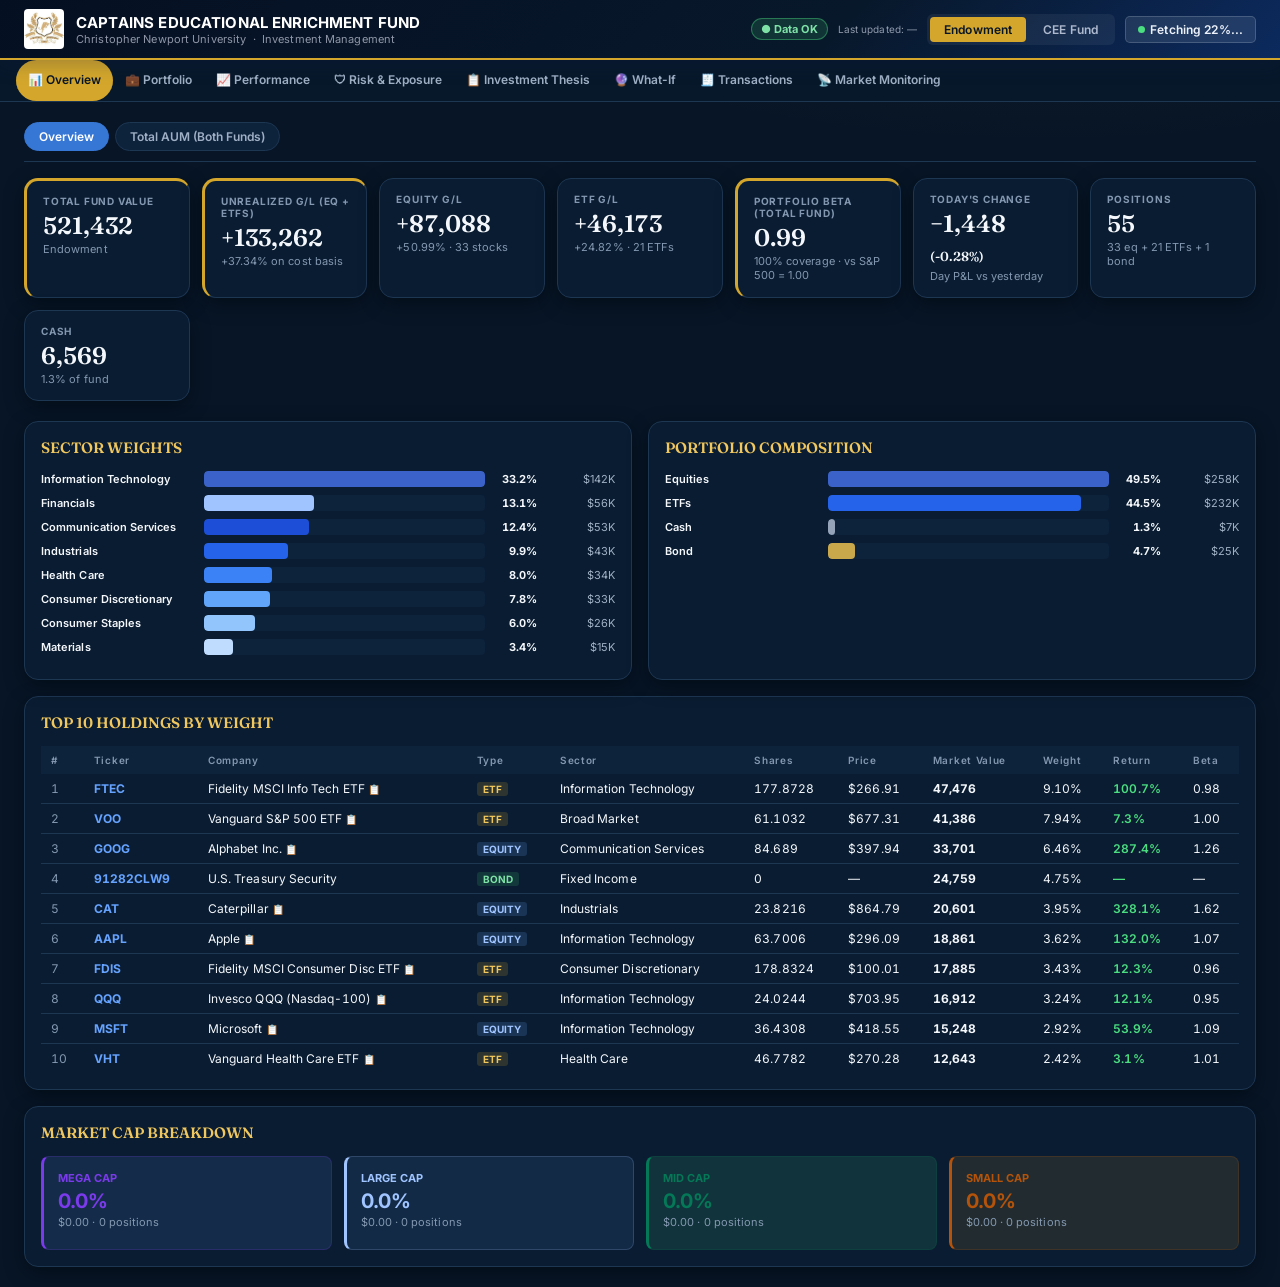
==== index.html @ ab0c6c49 "Carry transactions past the snapshot, and fix five calculation bugs An external audit of 15 October " ====
<!DOCTYPE html>
<html lang="en">
<head>
<meta charset="UTF-8">
<meta name="viewport" content="width=device-width, initial-scale=1.0">
<link rel="icon" href="data:image/svg+xml,%3Csvg xmlns='http://www.w3.org/2000/svg' viewBox='0 0 64 64'%3E%3Crect width='64' height='64' rx='12' fill='%230c2a5e'/%3E%3Ctext x='32' y='44' font-size='34' text-anchor='middle' fill='%23c9a84c' font-family='Georgia'%3E⚓%3C/text%3E%3C/svg%3E">
<title>CEE Fund Portfolio Dashboard</title>
<script src="https://cdnjs.cloudflare.com/ajax/libs/Chart.js/4.4.1/chart.umd.min.js"></script>
<script src="https://cdnjs.cloudflare.com/ajax/libs/xlsx/0.18.5/xlsx.full.min.js"></script>
<style>
:root{--navy:#3b62c9;--gold:#C9A84C;--blue:#9fc4ff;--green:#4ade80;--red:#ff8f8f;--gray:#64748b;--bg:#0d223b;--card:#0a1c31;--border:#1d3652;--text:#f4f7fb;--muted:#94a3b8}
*{box-sizing:border-box;margin:0;padding:0}
body{font-family:'Segoe UI',system-ui,sans-serif;background:var(--bg);color:var(--text);font-size:13px}
.header{background:var(--navy);color:white;padding:0 24px;display:flex;align-items:center;justify-content:space-between;height:56px;position:sticky;top:0;z-index:100;box-shadow:0 2px 8px rgba(0,31,91,0.3)}
.header-left{display:flex;align-items:center;gap:12px}
.logo{height:40px;width:40px;object-fit:contain;cursor:pointer;border-radius:4px}
.header-title{font-size:15px;font-weight:700;letter-spacing:0.3px}
.header-sub{font-size:11px;color:rgba(255,255,255,0.6)}
.header-right{display:flex;align-items:center;gap:10px;flex-wrap:wrap}
.fund-toggle{display:flex;background:rgba(255,255,255,0.1);border-radius:6px;padding:3px;gap:3px}
.fund-btn{padding:5px 14px;border-radius:4px;border:none;cursor:pointer;font-size:12px;font-weight:600;color:rgba(255,255,255,0.7);background:transparent;transition:all 0.2s}
.fund-btn.active{background:var(--gold);color:var(--navy)}
.hbtn{background:rgba(255,255,255,0.15);border:1px solid rgba(255,255,255,0.2);color:white;padding:5px 12px;border-radius:5px;cursor:pointer;font-size:12px;font-weight:600;display:flex;align-items:center;gap:5px;transition:all 0.2s}
.hbtn:hover{background:rgba(255,255,255,0.25)}
.upload-btn{display:none}.upload-btn.visible{display:flex}
.live-dot{width:7px;height:7px;border-radius:50%;background:#4ade80;animation:pulse 2s infinite}
@keyframes pulse{0%,100%{opacity:1}50%{opacity:0.4}}
.last-update{font-size:10px;color:rgba(255,255,255,0.5)}
.nav{background:var(--card-bg-alt);border-bottom:1px solid var(--border);display:flex;padding:0 16px;overflow-x:auto;position:sticky;top:56px;z-index:99}
.nav-tab{padding:12px 12px;border:none;background:none;cursor:pointer;font-size:12px;font-weight:600;color:var(--gray);border-bottom:2px solid transparent;white-space:nowrap;transition:all 0.2s}
.nav-tab.active{color:var(--navy);border-bottom-color:var(--gold)}
.main{padding:20px 24px;max-width:1400px;margin:0 auto}
.tab-panel{display:none}.tab-panel.active{display:block}
.kpi-grid{display:grid;grid-template-columns:repeat(auto-fit,minmax(150px,1fr));gap:12px;margin-bottom:20px}
.kpi{background:var(--card);border:1px solid var(--border);border-radius:8px;padding:14px 16px}
.kpi-label{font-size:10px;font-weight:700;text-transform:uppercase;letter-spacing:0.5px;color:var(--muted);margin-bottom:4px}
.kpi-value{font-size:22px;font-weight:700;color:var(--navy)}
.kpi-sub{font-size:11px;color:var(--muted);margin-top:2px}
.kpi.accent{border-left:3px solid var(--gold)}
.grid-2{display:grid;grid-template-columns:1fr 1fr;gap:16px;margin-bottom:16px}
@media(max-width:900px){.grid-2{grid-template-columns:1fr}}
.card{background:var(--card);border:1px solid var(--border);border-radius:8px;padding:16px}
.card-title{font-size:12px;font-weight:700;text-transform:uppercase;letter-spacing:0.5px;color:var(--navy);margin-bottom:14px;display:flex;align-items:center;justify-content:space-between;flex-wrap:wrap;gap:8px}
.tbl-wrap{overflow-x:auto}
table{width:100%;border-collapse:collapse;font-size:12px}
th{background:var(--navy);color:white;padding:8px 10px;text-align:left;font-weight:600;font-size:11px;white-space:nowrap}
td{padding:7px 10px;border-bottom:1px solid var(--border);white-space:nowrap}
tr:hover td{background:#0d223b}
tr:last-child td{border-bottom:none}
.pos{color:var(--green);font-weight:600}.neg{color:var(--red);font-weight:600}
.ticker-cell{font-weight:700;color:var(--blue)}
.badge{display:inline-block;padding:1px 6px;border-radius:3px;font-size:10px;font-weight:700}
.type-eq{background:rgba(101,163,255,.18);color:#9fc4ff}.type-etf{background:rgba(212,167,44,.18);color:#f0c75e}
.sbr{display:flex;align-items:center;gap:8px;margin-bottom:8px}
.sl{width:155px;font-size:11px;font-weight:600;flex-shrink:0;overflow:hidden;text-overflow:ellipsis;white-space:nowrap}
.st{flex:1;height:16px;background:var(--bg);border-radius:4px;overflow:hidden}
.sf{height:100%;border-radius:4px;transition:width 0.5s}
.sp_{width:44px;text-align:right;font-size:11px;font-weight:700;color:var(--navy);flex-shrink:0}
.sv{width:70px;text-align:right;font-size:11px;color:var(--gray);flex-shrink:0}
.filter-row{display:flex;gap:8px;margin-bottom:12px;flex-wrap:wrap}
.filter-btn{padding:4px 12px;border:1px solid var(--border);border-radius:20px;background:var(--card-bg-alt);cursor:pointer;font-size:11px;font-weight:600;color:var(--gray);transition:all 0.2s}
.filter-btn.active{background:var(--navy);color:white;border-color:var(--navy)}
.period-row{display:flex;gap:6px;margin-bottom:14px;flex-wrap:wrap}
.period-btn{padding:4px 10px;border:1px solid var(--border);border-radius:4px;background:var(--card-bg-alt);cursor:pointer;font-size:11px;font-weight:700;color:var(--gray);transition:all 0.2s;min-width:36px;text-align:center}
.period-btn.active{background:var(--navy);color:white;border-color:var(--navy)}
.period-btn:hover:not(.active){background:var(--bg);border-color:var(--navy);color:var(--navy)}
.period-loading{font-size:11px;color:var(--muted);margin-left:8px;font-style:italic}
.chart-container{position:relative;height:300px;margin-bottom:8px}
.chart-legend{display:flex;gap:16px;justify-content:center;margin-top:8px;flex-wrap:wrap}
.legend-item{display:flex;align-items:center;gap:6px;font-size:11px;font-weight:600}
.legend-dot{width:10px;height:10px;border-radius:50%}
.perf-grid{display:grid;grid-template-columns:repeat(auto-fit,minmax(140px,1fr));gap:10px;margin-bottom:16px}
.perf-card{background:var(--card);border:1px solid var(--border);border-radius:8px;padding:12px}
.perf-label{font-size:10px;font-weight:700;text-transform:uppercase;color:var(--muted);margin-bottom:4px}
.perf-value{font-size:18px;font-weight:700}
.perf-sub{font-size:10px;color:var(--muted);margin-top:2px}
.sc-card{background:var(--card);border:1px solid var(--border);border-radius:8px;padding:12px;cursor:pointer;transition:all 0.2s}
.sc-card:hover{border-color:var(--navy);transform:translateY(-1px)}
.sc-card.active{border-color:var(--gold);border-width:2px}
.sc-name{font-size:11px;font-weight:700;color:var(--navy);margin-bottom:4px}
.news-item{padding:12px 0;border-bottom:1px solid var(--border)}
.news-item:last-child{border-bottom:none}
.news-headline{font-size:13px;font-weight:600;line-height:1.4;margin-bottom:4px}
.news-headline a{color:var(--text);text-decoration:none}.news-headline a:hover{color:var(--blue);text-decoration:underline}
.news-meta{font-size:11px;color:var(--muted)}
.ntk{display:inline-block;padding:1px 6px;border-radius:3px;background:rgba(101,163,255,.18);color:#9fc4ff;font-size:10px;font-weight:700;margin-right:4px}
.cal-bmo{background:rgba(74,222,128,.16);color:#7ee2a6;padding:2px 8px;border-radius:3px;font-size:10px;font-weight:700}
.cal-amc{background:rgba(247,185,40,.16);color:#f7cf6b;padding:2px 8px;border-radius:3px;font-size:10px;font-weight:700}
.cal-tbd{background:#1d3652;color:#64748b;padding:2px 8px;border-radius:3px;font-size:10px;font-weight:700}
.wi-trade-row{display:grid;grid-template-columns:90px 1fr 1fr 1fr 80px 36px;gap:8px;align-items:end;margin-bottom:8px}
.fg{display:flex;flex-direction:column;gap:3px}
.fg label{font-size:10px;font-weight:700;color:var(--navy);text-transform:uppercase}
.fg input,.fg select{padding:7px 10px;border:1px solid var(--border);border-radius:5px;font-size:12px;background:var(--card-bg-alt)}
.fg input:focus,.fg select:focus{outline:none;border-color:var(--navy)}
.wi-add-btn{background:var(--bg);border:1px dashed var(--border);border-radius:5px;padding:8px;cursor:pointer;font-size:12px;color:var(--gray);width:100%;margin-bottom:12px;transition:all 0.2s}
.wi-add-btn:hover{background:var(--bg);border-color:var(--navy);color:var(--navy)}
.calc-btn{background:var(--navy);color:white;border:none;padding:9px 24px;border-radius:5px;cursor:pointer;font-size:13px;font-weight:700}
.calc-btn:hover{background:var(--blue)}
.wi-remove{background:rgba(255,92,92,.16);border:none;border-radius:4px;padding:7px 10px;cursor:pointer;color:#ff8f8f;font-size:14px;font-weight:700}
.wi-results{display:none}.wi-results.show{display:block}
.wi-grid{display:grid;grid-template-columns:repeat(auto-fit,minmax(200px,1fr));gap:12px;margin-bottom:16px}
.wi-card{background:var(--card);border:1px solid var(--border);border-radius:8px;padding:14px}
.wi-card-label{font-size:10px;font-weight:700;text-transform:uppercase;color:var(--muted);margin-bottom:8px}
.wi-row{display:flex;justify-content:space-between;align-items:center;margin-bottom:4px;font-size:12px}
.wi-row .lbl{color:var(--gray)}.wi-row .val{font-weight:700}
.sp-row{display:grid;grid-template-columns:160px 70px 1fr 70px 1fr 70px;gap:6px;align-items:center;padding:5px 0;border-bottom:1px solid var(--border);font-size:11px}
.chat-box{height:320px;overflow-y:auto;background:#0d223b;border:1px solid var(--border);border-radius:6px;padding:12px;margin-bottom:12px;display:flex;flex-direction:column;gap:10px}
.msg{max-width:82%;padding:10px 13px;border-radius:8px;font-size:13px;line-height:1.5}
.msg.user{background:var(--navy);color:white;align-self:flex-end;border-radius:8px 8px 2px 8px}
.msg.ai{background:var(--card-bg-alt);border:1px solid var(--border);align-self:flex-start;border-radius:8px 8px 8px 2px}
.chat-input-row{display:flex;gap:8px}
.chat-input{flex:1;padding:10px 12px;border:1px solid var(--border);border-radius:6px;font-size:13px}
.chat-send{background:var(--navy);color:white;border:none;padding:10px 18px;border-radius:6px;cursor:pointer;font-weight:700}
.admin-overlay{display:none;position:fixed;inset:0;background:rgba(0,0,0,0.6);z-index:1000;align-items:center;justify-content:center}
.admin-overlay.show{display:flex}
.admin-panel{background:var(--card-bg-alt);border-radius:12px;padding:28px;width:380px;box-shadow:0 20px 60px rgba(0,0,0,0.3);max-height:90vh;overflow-y:auto}
.admin-title{font-size:15px;font-weight:700;color:var(--navy);margin-bottom:4px}
.admin-sub{font-size:11px;color:var(--muted);margin-bottom:20px}
.admin-step{display:none}.admin-step.show{display:block}
.admin-input{width:100%;padding:10px 12px;border:1px solid var(--border);border-radius:6px;font-size:13px;margin-bottom:12px}
.admin-btn{width:100%;background:var(--navy);color:white;border:none;padding:10px;border-radius:6px;cursor:pointer;font-size:13px;font-weight:700;margin-bottom:8px}
.admin-btn:hover{background:var(--blue)}
.admin-btn.sec{background:transparent;color:var(--gray);border:1px solid var(--border)}
.admin-btn.danger{background:#ff8f8f}
.admin-err{font-size:11px;color:#ff8f8f;margin-bottom:10px;display:none}.admin-err.show{display:block}
.admin-ok{font-size:11px;color:#4ade80;margin-bottom:10px;display:none}.admin-ok.show{display:block}
</style>

<style>
@import url('https://fonts.googleapis.com/css2?family=Fraunces:opsz,wght@9..144,500;9..144,600;9..144,700&family=Inter:wght@400;500;600;700;800&display=swap');
:root{--navy:#0c2a5e;--gold:#c9a84c;--blue:#2057c9;--green:#159a51;--red:#d6453d;--gray:#5b6b7f;--bg:#f4f5f7;--card:#0a1c31;--border:#e6e9ee;--text:#16202e;--muted:#8a96a6;--shadow:0 1px 2px rgba(16,24,40,.04),0 4px 16px rgba(16,24,40,.06)}
body{font-family:'Inter','Segoe UI',system-ui,sans-serif;background:
  radial-gradient(1200px 400px at 80% -10%,rgba(201,168,76,.07),transparent 60%),var(--bg);letter-spacing:.005em}
.header{background:linear-gradient(135deg,#081d44 0%,#0c2a5e 70%,#123a7e 100%);border-bottom:2px solid var(--gold);height:60px;box-shadow:0 4px 20px rgba(8,29,68,.25)}
.header *{letter-spacing:.01em}
.kpi-value,.perf-value,td,.sp_{font-variant-numeric:tabular-nums}
.card{border-radius:14px;border:1px solid var(--border);box-shadow:var(--shadow)}
.card-title{font-family:'Fraunces',Georgia,serif;font-weight:600;letter-spacing:0;font-size:15px;color:var(--navy)}
.kpi{border-radius:14px;border:1px solid var(--border);box-shadow:var(--shadow);transition:transform .15s ease,box-shadow .15s ease}
.kpi:hover{transform:translateY(-1px);box-shadow:0 6px 24px rgba(16,24,40,.10)}
.kpi.accent{border-top:3px solid var(--gold)}
.kpi-label{letter-spacing:.08em;font-size:10px}
.kpi-value{font-family:'Fraunces',Georgia,serif;font-weight:600;font-size:24px}
.nav-tab{border-radius:999px;font-weight:600;transition:background .15s ease,color .15s ease}
.nav-tab:hover{background:rgba(12,42,94,.07)}
.nav-tab.active{background:var(--navy);color:#fff;box-shadow:inset 0 -2px 0 var(--gold)}
table th{letter-spacing:.07em;font-size:10px;color:var(--muted)}
table tr:hover td{background:rgba(12,42,94,.03)}
.filter-btn{border-radius:999px;transition:all .12s ease}
.filter-btn.active{background:var(--navy);color:#fff;border-color:var(--navy)}
.sc-card{border-radius:12px;border:1px solid var(--border);box-shadow:var(--shadow);transition:transform .15s ease}
.sc-card:hover{transform:translateY(-2px);border-color:var(--gold)}
.pos{color:var(--green)} .neg{color:var(--red)}
::-webkit-scrollbar{height:8px;width:8px}::-webkit-scrollbar-thumb{background:#cbd3dd;border-radius:8px}
button{font-family:inherit}
</style>

<style>
/* ═══════════════════════════════════════════════════════════════════════════
   DARK NAVY & GOLD INSTITUTIONAL THEME  (override — loads last, wins)
   Strategy: flip the palette variables to the dark scheme; repurpose --navy as a
   light "ink" so the many inline `color:var(--navy)` texts stay readable on dark;
   then explicitly re-darken the few classes that used navy as a BACKGROUND.
   ═══════════════════════════════════════════════════════════════════════════ */
:root{
  --page-bg:#071526; --header-bg:#061225; --nav-bg:#08182b;
  --card-bg:#0a1c31; --card-bg-alt:#0d223b; --card-hover:#102942; --card-border:#1d3652;
  --navy:#e9f0ff;              /* repurposed: light ink for inline text */
  --gold:#d4a72c; --gold-light:#f0c75e;
  --blue:#65a3ff; --blue-deep:#3677d5;
  --green:#4ade80; --red:#ff5c5c; --warning:#f7b928;
  --gray:#9fb0c5; --bg:#071526; --card:#0a1c31; --border:#1d3652;
  --text:#f4f7fb; --muted:#8398b0;
  --shadow:0 6px 20px rgba(0,0,0,.35);
}
body{background:radial-gradient(1200px 500px at 82% -12%,rgba(212,167,44,.08),transparent 60%),var(--page-bg);color:var(--text)}
/* Header + selector */
.header{background:linear-gradient(135deg,#050f22 0%,#08182b 65%,#0c2a5e 100%);border-bottom:2px solid var(--gold)}
.header-sub,.last-update{color:rgba(233,240,255,.6)}
.fund-toggle{background:rgba(255,255,255,.06)}
.fund-btn{color:rgba(233,240,255,.72)}
.fund-btn.active{background:var(--gold);color:#071526}
.hbtn{background:rgba(233,240,255,.10);border-color:rgba(233,240,255,.18);color:#eef3fb}
.hbtn:hover{background:rgba(212,167,44,.22)}
/* Nav */
.nav{background:var(--nav-bg);border-bottom:1px solid var(--border)}
.nav-tab{color:var(--gray)}
.nav-tab:hover{background:rgba(212,167,44,.10)}
.nav-tab.active{background:var(--gold);color:#071526;box-shadow:none}
/* Sub-nav (new grouped navigation) */
.subnav{display:flex;gap:6px;flex-wrap:wrap;margin-bottom:16px;border-bottom:1px solid var(--border);padding-bottom:10px}
.subnav-btn{padding:6px 14px;border-radius:999px;border:1px solid var(--border);background:var(--card-bg-alt);color:var(--gray);cursor:pointer;font-size:12px;font-weight:600;transition:all .15s ease}
.subnav-btn.active{background:var(--blue-deep);color:#fff;border-color:var(--blue-deep)}
.subnav-btn:hover:not(.active){border-color:var(--gold);color:var(--gold-light)}
/* Cards / KPIs */
.card,.kpi,.perf-card,.sc-card,.wi-card{background:var(--card-bg);border-color:var(--border);box-shadow:var(--shadow)}
.card:hover,.kpi:hover{box-shadow:0 8px 28px rgba(0,0,0,.45)}
.kpi-value,.perf-value{color:var(--text)}
.kpi.accent{border-top-color:var(--gold)}
.card-title,.sc-name{color:var(--gold-light)}
.kpi-label,.perf-label,.wi-card-label{color:var(--muted)}
/* Tables */
th{background:var(--card-bg-alt);color:var(--gold-light)}
td{border-bottom-color:var(--border);color:var(--text)}
tr:hover td{background:rgba(212,167,44,.06)}
.ticker-cell{color:var(--blue)}
.sp_{color:var(--text)} .sv{color:var(--gray)}
.st,.sf-track{background:var(--card-bg-alt)}
/* Buttons / pills that USED navy as a background */
.filter-btn,.period-btn{background:var(--card-bg-alt);border-color:var(--border);color:var(--gray)}
.filter-btn.active,.period-btn.active{background:var(--gold);color:#071526;border-color:var(--gold)}
.period-btn:hover:not(.active){background:var(--card-hover);color:var(--gold-light);border-color:var(--gold)}
.calc-btn,.chat-send,.admin-btn{background:var(--gold);color:#071526}
.calc-btn:hover,.admin-btn:hover{background:var(--gold-light)}
.calc-btn:hover{color:#071526}
.wi-add-btn{background:var(--card-bg-alt);border-color:var(--border);color:var(--gray)}
.wi-add-btn:hover{border-color:var(--gold);color:var(--gold-light)}
.wi-remove{background:rgba(255,92,92,.16);color:var(--red)}
/* Inputs */
.fg input,.fg select,.chat-input,.admin-input{background:var(--card-bg-alt);border-color:var(--border);color:var(--text)}
.fg input:focus,.fg select:focus{border-color:var(--gold)}
.fg label{color:var(--gold-light)}
/* Badges */
.type-eq{background:rgba(101,163,255,.18);color:#9fc4ff}
.type-etf{background:rgba(212,167,44,.18);color:var(--gold-light)}
.type-equity{background:rgba(101,163,255,.18);color:#9fc4ff}
.type-bond{background:rgba(74,222,128,.14);color:#7ee2a6}
.ntk{background:rgba(101,163,255,.18);color:#9fc4ff}
.cal-bmo{background:rgba(74,222,128,.16);color:#7ee2a6}
.cal-amc{background:rgba(247,185,40,.16);color:#f7cf6b}
.cal-tbd{background:var(--card-bg-alt);color:var(--gray)}
/* Chat / news / admin surfaces */
.news-item{border-bottom-color:var(--border)}
.news-headline a{color:var(--text)} .news-headline a:hover{color:var(--blue)}
.news-meta{color:var(--muted)}
.chat-box{background:var(--card-bg-alt);border-color:var(--border)}
.msg.ai{background:var(--card-hover);border-color:var(--border);color:var(--text)}
.msg.user{background:var(--gold);color:#071526}
.admin-overlay{background:rgba(3,8,18,.72)}
.admin-panel{background:var(--card-bg);color:var(--text)}
.admin-title{color:var(--gold-light)}
.admin-btn.sec{background:transparent;color:var(--gray);border-color:var(--border)}
/* Data-quality pill (added in header) */
.dq-pill{display:inline-flex;align-items:center;gap:5px;font-size:11px;font-weight:700;padding:3px 9px;border-radius:999px;border:1px solid var(--border)}
.dq-good{background:rgba(74,222,128,.15);color:#7ee2a6;border-color:rgba(74,222,128,.4)}
.dq-partial{background:rgba(212,167,44,.15);color:var(--gold-light);border-color:rgba(212,167,44,.4)}
.dq-stale{background:rgba(247,185,40,.15);color:#f7cf6b}
.dq-error{background:rgba(255,92,92,.15);color:#ff8f8f;border-color:rgba(255,92,92,.4)}
.snapshot-note{font-size:11px;color:var(--muted);background:var(--card-bg-alt);border:1px solid var(--border);border-left:3px solid var(--gold);border-radius:6px;padding:8px 12px;margin:8px 0}
::-webkit-scrollbar-thumb{background:#1d3652}
::-webkit-scrollbar-track{background:transparent}
</style>
</head>
<body>

<div class="header">
  <div class="header-left">
    <img src="[data-uri]" class="logo" onclick="logoClick()" title="CEE Fund">
    <div><div class="header-title">CAPTAINS EDUCATIONAL ENRICHMENT FUND</div>
    <div class="header-sub">Christopher Newport University &nbsp;·&nbsp; Investment Management</div></div>
  </div>
  <div class="header-right">
    <span class="dq-pill dq-good" id="dqPill" title="Data quality">● Data OK</span>
    <div><div class="last-update" id="lastUpdate">Last updated: —</div></div>
    <div class="fund-toggle">
      <button class="fund-btn active" onclick="switchFund('endowment',this)">Endowment</button>
      <button class="fund-btn" onclick="switchFund('cee',this)">CEE Fund</button>
    </div>
    <button class="hbtn upload-btn" id="uploadBtn" onclick="showUploadPrompt()">📁 Upload</button>
    <button class="hbtn" onclick="refreshPrices()"><div class="live-dot"></div><span id="refreshLabel">Refresh Prices</span></button>
  </div>
</div>
<nav class="nav">
  <button class="nav-tab active" data-group="overview" onclick="showTab('overview',this)">📊 Overview</button>
  <button class="nav-tab" data-group="portfolio" onclick="showTab('holdings',this)">💼 Portfolio</button>
  <button class="nav-tab" data-group="performance" onclick="showTab('track',this)">📈 Performance</button>
  <button class="nav-tab" data-group="risk" onclick="showTab('risk',this)">🛡 Risk &amp; Exposure</button>
  <button class="nav-tab" data-group="thesis" onclick="showTab('thesis',this)">📋 Investment Thesis</button>
  <button class="nav-tab" data-group="whatif" onclick="showTab('whatif',this)">🔮 What-If</button>
  <button class="nav-tab" data-group="ledger" onclick="showTab('trades',this)">🧾 Transactions</button>
  <button class="nav-tab" data-group="monitoring" onclick="showTab('news',this)">📡 Market Monitoring</button>
</nav>
<div class="main">
<div id="subnav" class="subnav" style="display:none"></div>
<!-- OVERVIEW -->
<div id="tab-overview" class="tab-panel active">
  <div class="kpi-grid" id="kpiGrid"></div>
  <div class="grid-2">
    <div class="card"><div class="card-title">Sector Weights</div><div id="sectorBarsOverview"></div></div>
    <div class="card"><div class="card-title">Portfolio Composition</div><div id="compositionBars"></div></div>
  </div>
  <div class="card"><div class="card-title">Top 10 Holdings by Weight</div><div class="tbl-wrap"><table id="top10Table"></table></div></div>
  <div class="card" style="margin-top:16px"><div class="card-title">Market Cap Breakdown <span id="mcapNote" style="font-size:11px;font-weight:400;color:var(--muted)"></span></div><div id="mcapBreakdown" style="display:grid;grid-template-columns:repeat(auto-fit,minmax(200px,1fr));gap:12px"></div></div>
</div>
<!-- HOLDINGS -->
<div id="tab-holdings" class="tab-panel">
  <div class="filter-row">
    <button class="filter-btn active" onclick="filterHoldings('all',this)">All</button>
    <button class="filter-btn" onclick="filterHoldings('equity',this)">Equities</button>
    <button class="filter-btn" onclick="filterHoldings('etf',this)">ETFs</button>
    <button class="filter-btn" onclick="filterHoldings('bond',this)">Bonds</button>
    <input id="holdingsSearch" placeholder="🔍 Search ticker or company…" oninput="holdingsSearchInput(this.value)" style="margin-left:auto;padding:6px 12px;border:1px solid var(--border);border-radius:8px;font-size:12px;min-width:230px;font-family:inherit">
  </div>
  <div class="card"><div class="tbl-wrap"><table id="holdingsTable"></table></div></div>
</div>
<!-- SECTORS -->
<div id="tab-sectors" class="tab-panel">
  <div class="grid-2">
    <div class="card"><div class="card-title">Sector Breakdown</div><div id="sectorDetail"></div></div>
    <div class="card"><div class="card-title">Sector Beta Analysis</div><div id="sectorBeta"></div></div>
  </div>
  <div class="card" style="margin-top:16px">
    <div class="card-title">Holdings by Sector <div class="filter-row" id="sectorFilterRow" style="margin:0"></div></div>
    <div class="tbl-wrap"><table id="sectorHoldingsTable"></table></div>
  </div>
</div>
<!-- SECTOR COMPARE -->
<div id="tab-risk" class="tab-panel">
  <div style="margin-bottom:6px;font-family:'Fraunces',Georgia,serif;font-size:20px;color:var(--gold-light)">Risk &amp; Exposure</div>
  <div class="kpi-grid" id="riskKpis"></div>
  <div class="grid-2" style="margin-bottom:16px">
    <div class="card"><div class="card-title">Position Concentration</div><div id="riskConcentration"></div></div>
    <div class="card"><div class="card-title">Fixed-Income Exposure <span style="font-size:10px;font-weight:400;color:var(--muted)">equity beta does not apply to these holdings</span></div><div class="tbl-wrap"><table id="fiTable"></table></div></div>
  </div>
  <div class="card" style="margin-bottom:16px">
    <div class="card-title">ETF Look-Through — Combined Equity Exposure
      <div style="display:flex;gap:8px;align-items:center">
        <span id="ltStatus" style="font-size:10px;font-weight:400;color:var(--muted)"></span>
        <button class="filter-btn" onclick="reloadEtfLookThrough()" title="Clear cached ETF holdings and refetch">↻ Reload</button>
      </div>
    </div>
    <div id="ltAgg" style="margin-bottom:14px"><div style="color:var(--muted);font-size:12px">Loading ETF holdings…</div></div>
    <div style="display:flex;gap:10px;align-items:center;margin-bottom:8px">
      <span style="font-size:11px;font-weight:700;color:var(--gold-light);text-transform:uppercase">Inside one ETF:</span>
      <select id="ltEtfSel" onchange="renderLtEtfDetail(this.value)" style="background:var(--card-bg-alt);border:1px solid var(--border);color:var(--text);border-radius:6px;padding:5px 10px;font-size:12px"></select>
    </div>
    <div class="tbl-wrap"><table id="ltEtfTable"></table></div>
    <div class="snapshot-note" style="margin-top:10px"><strong>Full constituent lists</strong> load directly from Vanguard for its ETFs — no key needed. All other issuers (SPDR, Invesco, VanEck, Fidelity, iShares) show their <strong>25 largest holdings</strong>, which covers most of each fund's weight in these top-heavy ETFs. Bond ETFs have no equity constituents. Screening data — verify against fund provider disclosures.</div>
  </div>
</div>
<div id="tab-sectorcompare" class="tab-panel">
  <div class="card" style="margin-bottom:16px"><div class="card-title">Sector Performance — Click a Sector to Analyze <span style="font-size:10px;font-weight:400;color:var(--muted)">what our dollars earned &mdash; counting only the days we held each position &mdash; vs the sector ETF</span></div><div id="sectorCards"></div></div>
  <div id="sectorCompareDetail" style="display:none">
    <div class="perf-grid" id="scKpis"></div>
    <div class="card" style="margin-bottom:16px">
      <div class="card-title" id="scChartTitle">Sector Performance vs Benchmark</div>
      <div class="period-row" id="scPeriodRow">
        <button class="period-btn active" onclick="setSCPeriod('1D',this)">1D</button>
        <button class="period-btn" onclick="setSCPeriod('1W',this)">1W</button>
        <button class="period-btn" onclick="setSCPeriod('1M',this)">1M</button>
        <button class="period-btn" onclick="setSCPeriod('3M',this)">3M</button>
        <button class="period-btn" onclick="setSCPeriod('6M',this)">6M</button>
        <button class="period-btn" onclick="setSCPeriod('YTD',this)">YTD</button>
        <button class="period-btn" onclick="setSCPeriod('1Y',this)">1Y</button>
        <button class="period-btn" onclick="setSCPeriod('3Y',this)">3Y</button>
        <button class="period-btn" onclick="setSCPeriod('5Y',this)">5Y</button>
        <span class="period-loading" id="scPeriodLoading"></span>
      </div>
      <div class="chart-container"><canvas id="scChart"></canvas></div>
      <div class="chart-legend" id="scLegend"></div>
    </div>
    <div class="grid-2">
      <div class="card"><div class="card-title">Equities in Sector</div><div class="tbl-wrap"><table id="scEqTable"></table></div></div>
      <div class="card"><div class="card-title">ETFs in Sector</div><div class="tbl-wrap"><table id="scEtfTable"></table></div></div>
    </div>
    <div id="scNote" style="font-size:11px;color:var(--muted);line-height:1.55;margin:-6px 0 12px"></div>
  </div>
</div>
<!-- BENCHMARK -->
<div id="tab-benchmark" class="tab-panel">
  <div class="kpi-grid" id="benchKpis"></div>
  <div class="grid-2" style="margin-bottom:16px">
    <div class="card"><div class="card-title">S&P 500 (SPY) Live <span id="spxPrice" style="font-size:13px;font-weight:700">—</span></div><div id="spxStats" style="font-size:12px;color:var(--gray)">Loading...</div></div>
    <div class="card"><div class="card-title">Risk Comparison</div><div id="riskComparison"></div></div>
  </div>
  <div class="card"><div class="card-title">Sector Weights vs S&P 500</div>
    <div style="display:grid;grid-template-columns:160px 70px 1fr 70px 1fr 70px;gap:6px;font-size:10px;font-weight:700;color:var(--muted);text-transform:uppercase;padding:4px 0 8px;border-bottom:1px solid var(--border);margin-bottom:4px">
      <span>Sector</span><span style="text-align:right">Fund</span><span></span><span style="text-align:right">S&P</span><span></span><span style="text-align:right">Diff</span>
    </div><div id="spSectorTable"></div>
  </div>
</div>
<!-- NEWS -->
<div id="tab-news" class="tab-panel">
  <div class="card">
    <div class="card-title">Market News
      <div style="display:flex;gap:8px;align-items:center;flex-wrap:wrap">
        <button class="filter-btn" onclick="filterNews('portfolio',this)">Active Fund</button>
        <button class="filter-btn" onclick="filterNews('portfolio-both',this)">Both Portfolios</button>
        <button class="filter-btn active" onclick="filterNews('market',this)">General Market</button>
        <input type="text" id="newsTickerInput" placeholder="Ticker..." style="padding:4px 8px;border:1px solid var(--border);border-radius:4px;font-size:11px;width:90px" onkeydown="if(event.key==='Enter')filterNews('search',document.getElementById('newsSearchBtn'))">
        <button class="filter-btn" id="newsSearchBtn" onclick="filterNews('search',this)">Search</button>
      </div>
    </div>
    <div id="newsLoading" style="color:var(--muted);font-size:12px;padding:20px 0;text-align:center">Loading news...</div>
    <div id="newsList"></div>
  </div>
</div>
<!-- CALENDAR -->
<div id="tab-calendar" class="tab-panel">
  <div class="card">
    <div class="card-title">Calendar
      <div style="display:flex;gap:8px">
        <button class="filter-btn active" onclick="filterCalendar('portfolio',this)">My Portfolio</button>
        <button class="filter-btn" onclick="filterCalendar('all',this)">All Earnings</button>
        <button class="filter-btn" onclick="filterCalendar('recent',this)">📣 Recent Earnings</button>
        <button class="filter-btn" onclick="filterCalendar('dividends',this)">💰 Dividends</button>
        <button class="filter-btn" onclick="filterCalendar('economic',this)">📊 Economic Events</button>
        <button class="filter-btn" onclick="filterCalendar('splits',this)">✂️ Stock Splits</button>
      </div>
    </div>
    <div id="calLoading" style="color:var(--muted);font-size:12px;padding:20px 0;text-align:center">Loading...</div>
    <div class="tbl-wrap"><table id="calTable"></table></div>
  </div>
</div>
<!-- PRICE TARGETS -->
<div id="tab-thesis" class="tab-panel">
  <!-- Sector Cards Row -->
  <div class="card" style="margin-bottom:16px">
    <div class="card-title">
      Investment Thesis
      <div style="display:flex;gap:8px;flex-wrap:wrap">
        <button class="filter-btn active" onclick="filterThesisEquities('all',this)">All</button>
        <button class="filter-btn" onclick="filterThesisEquities('Growth',this)">🌱 Growth</button>
        <button class="filter-btn" onclick="filterThesisEquities('Aggressive',this)">⚡ Aggressive</button>
        <button class="filter-btn" onclick="filterThesisEquities('Yield',this)">💰 Yield</button>
        <button class="filter-btn" onclick="filterThesisEquities('Defensive',this)">🛡 Defensive</button>
        <input id="thesisSearch" placeholder="🔍 Search ticker or company…" oninput="thesisSearchInput(this.value)" onkeydown="if(event.key==='Enter')thesisSearchGo()" style="margin-left:auto;padding:6px 12px;border:1px solid var(--border);border-radius:8px;font-size:12px;min-width:230px;font-family:inherit">
        <span style="margin-left:8px;color:var(--muted);font-size:11px">β filter:</span>
        <button class="filter-btn" onclick="filterThesisEquities('beta-high',this)">β&gt;1.2</button>
        <button class="filter-btn" onclick="filterThesisEquities('beta-mid',this)">β 0.8–1.2</button>
        <button class="filter-btn" onclick="filterThesisEquities('beta-low',this)">β&lt;0.8</button>
        <select id="mcapFilter" onchange="filterThesisEquities('cap',this)" style="font-size:11px;padding:4px 8px;border:1px solid var(--border);border-radius:4px">
          <option value="">All Market Caps</option>
          <option value="Mega Cap">Mega Cap (&gt;$200B)</option>
          <option value="Large Cap">Large Cap ($10B-$200B)</option>
          <option value="Mid Cap">Mid Cap ($2B-$10B)</option>
          <option value="Small Cap">Small Cap (&lt;$2B)</option>
        </select>
        
      </div>
    </div>
    <!-- Sector Cards -->
    <div id="thesisSectorCards" style="display:grid;grid-template-columns:repeat(auto-fit,minmax(140px,1fr));gap:10px;margin-bottom:16px"></div>
  </div>

  <!-- Sector Thesis Panel (shown when sector clicked) -->
  <div id="thesisSectorPanel" style="display:none;margin-bottom:16px">
    <div class="card">
      <div class="card-title">
        <span id="thesisSectorName">Sector</span> Thesis
        <span id="thesisSectorStats" style="font-weight:400;font-size:11px;color:var(--muted);margin-left:10px"></span>
        <button onclick="document.getElementById('thesisSectorPanel').style.display='none'" 
          style="font-size:11px;padding:3px 10px;border:1px solid var(--border);border-radius:4px;background:var(--card-bg-alt);cursor:pointer;color:var(--gray)">← Back</button>
      </div>
      <div style="display:grid;grid-template-columns:1fr 300px;gap:16px">
        <div>
          <label style="font-size:11px;font-weight:700;color:var(--navy);text-transform:uppercase;display:block;margin-bottom:6px">Sector Thesis</label>
          <textarea id="sectorThesisText" placeholder="Write your sector thesis here..." 
            style="width:100%;height:100px;padding:10px;border:1px solid var(--border);border-radius:6px;font-size:12px;line-height:1.5;resize:vertical;font-family:inherit"
            oninput="autoSaveSectorThesis()"></textarea>
          <div style="font-size:10px;color:var(--muted);margin-top:4px" id="sectorThesisSaved"></div>
        </div>
        <div>
          <label style="font-size:11px;font-weight:700;color:var(--navy);text-transform:uppercase;display:block;margin-bottom:6px">Sector Composition</label>
          <div style="position:relative;height:180px"><canvas id="sectorPieChart"></canvas></div>
        </div>
      </div>
      <!-- Holdings in sector -->
      <div style="margin-top:16px">
        <div style="font-size:11px;font-weight:700;color:var(--navy);text-transform:uppercase;margin-bottom:8px">Holdings in Sector</div>
        <div id="sectorHoldingsList"></div>
      </div>
    </div>
  </div>

  <!-- Equity/ETF Detail Panel -->
  <div id="thesisDetailPanel" style="display:none;margin-bottom:16px">
    <div class="card">
      <div class="card-title">
        <div style="display:flex;align-items:center;gap:10px">
          <span id="detailTicker" style="font-size:18px;font-weight:800;color:var(--navy)"></span>
          <span id="detailCompany" style="font-size:13px;color:var(--gray)"></span>
          <span id="detailTag" style="font-size:10px;padding:2px 8px;border-radius:12px;font-weight:700"></span>
          <a id="detailIR" href="#" target="_blank" rel="noopener" 
            style="font-size:11px;padding:3px 10px;border:1px solid var(--border);border-radius:4px;background:var(--card-bg-alt);color:var(--blue);text-decoration:none;font-weight:600">
            🔗 Investor Relations
          </a>
        </div>
        <button onclick="closeThesisDetail()" 
          style="font-size:11px;padding:3px 10px;border:1px solid var(--border);border-radius:4px;background:var(--card-bg-alt);cursor:pointer;color:var(--gray)">← Back</button>
      </div>
      <div id="thesisHoldingNotice" style="display:none;margin-bottom:12px;padding:8px 11px;background:rgba(212,167,44,.10);border-left:3px solid var(--gold);border-radius:4px;font-size:11.5px;line-height:1.5;color:var(--muted)"></div>

      <!-- Quick stats row -->
      <div style="display:grid;grid-template-columns:repeat(auto-fit,minmax(120px,1fr));gap:10px;margin-bottom:16px;padding:12px;background:#0d223b;border-radius:8px">
        <div><div style="font-size:10px;color:var(--gold-light);font-weight:700;text-transform:uppercase">Shares Held</div><div style="font-size:16px;font-weight:700" id="detailShares">—</div></div>
        <div><div style="font-size:10px;color:var(--gold-light);font-weight:700;text-transform:uppercase">Market Value</div><div style="font-size:16px;font-weight:700" id="detailMV">—</div></div>
        <div><div style="font-size:10px;color:var(--gold-light);font-weight:700;text-transform:uppercase">Total Cost</div><div style="font-size:16px;font-weight:700" id="detailTotCost">—</div></div>
        <div><div style="font-size:10px;color:var(--gold-light);font-weight:700;text-transform:uppercase">Unrealized G/L</div><div style="font-size:16px;font-weight:700" id="detailGL">—</div></div>
        <div><div style="font-size:10px;color:var(--muted);font-weight:700;text-transform:uppercase">Current Price</div><div style="font-size:16px;font-weight:700" id="detailPrice"></div></div>
        <div><div style="font-size:10px;color:var(--muted);font-weight:700;text-transform:uppercase">Avg Cost / Share</div><div style="font-size:16px;font-weight:700" id="detailCost"></div></div>
        <div><div style="font-size:10px;color:var(--muted);font-weight:700;text-transform:uppercase">Current Return</div><div style="font-size:16px;font-weight:700" id="detailReturn"></div></div>
        <div><div style="font-size:10px;color:var(--muted);font-weight:700;text-transform:uppercase">Market Cap</div><div style="font-size:16px;font-weight:700" id="detailMcap"></div></div>
        <div><div style="font-size:10px;color:var(--muted);font-weight:700;text-transform:uppercase">P/E Ratio</div><div style="font-size:16px;font-weight:700" id="detailPE">—</div></div>
        <div><div style="font-size:10px;color:var(--muted);font-weight:700;text-transform:uppercase" title="36-month regression beta vs SPY (monthly returns)">3Y Beta</div><div style="font-size:16px;font-weight:700" id="detailBeta">—</div></div>
        <div><div style="font-size:10px;color:var(--muted);font-weight:700;text-transform:uppercase" title="Annualized intercept of the 36-month regression vs SPY (monthly returns)">3Y Alpha (ann.)</div><div style="font-size:16px;font-weight:700" id="detailAlpha">—</div></div>
        <div><div style="font-size:10px;color:var(--muted);font-weight:700;text-transform:uppercase">Fund Weight</div><div style="font-size:16px;font-weight:700" id="detailWeight"></div></div>
      </div>

      <!-- ETF view (simple) -->
      <div id="detailEtfView" style="display:none">
        <label style="font-size:11px;font-weight:700;color:var(--navy);text-transform:uppercase;display:block;margin-bottom:6px">Why We Hold This ETF</label>
        <textarea id="etfNoteText" placeholder="Explain why this ETF was chosen for the portfolio..." 
          style="width:100%;height:80px;padding:10px;border:1px solid var(--border);border-radius:6px;font-size:12px;line-height:1.5;resize:vertical;font-family:inherit"
          oninput="autoSaveEtfNote()"></textarea>
        <div style="font-size:10px;color:var(--muted);margin-top:4px" id="etfNoteSaved"></div>
      </div>

      <!-- Equity view (full) -->
      <div id="detailEquityView" style="display:none">
        <!-- Price Target Visual -->
        <div style="margin-bottom:16px">
          <div style="font-size:11px;font-weight:700;color:var(--navy);text-transform:uppercase;margin-bottom:10px">Price Targets</div>
          <div style="display:grid;grid-template-columns:1fr 1fr 1fr;gap:12px;margin-bottom:12px">
            <div class="fg">
              <label>🔴 Price Floor (Low)</label>
              <input type="number" id="ptFloor" placeholder="e.g. 150.00" step="0.01" min="0" oninput="updatePriceBar()">
            </div>
            <div class="fg">
              <label>🎯 Price Target (Base)</label>
              <input type="number" id="ptBase" placeholder="e.g. 220.00" step="0.01" min="0" oninput="updatePriceBar()">
            </div>
            <div class="fg">
              <label>🚀 High Case Target</label>
              <input type="number" id="ptHigh" placeholder="e.g. 300.00" step="0.01" min="0" oninput="updatePriceBar()">
            </div>
          </div>
          <!-- Price bar visualization -->
          <div id="priceBarContainer" style="display:none;margin-bottom:12px">
            <div style="position:relative;height:60px;margin:0 8px">
              <div id="priceBarTrack" style="position:absolute;top:24px;left:0;right:0;height:12px;background:#1d3652;border-radius:6px"></div>
              <div id="priceBarFill" style="position:absolute;top:24px;height:12px;border-radius:6px;background:linear-gradient(to right,#ff8f8f,#f97316,#4ade80);transition:all 0.3s"></div>
              <div id="priceFloorMark" style="position:absolute;top:14px;width:2px;height:32px;background:#ff8f8f;border-radius:1px"></div>
              <div id="priceCurrentMark" style="position:absolute;top:10px;width:3px;height:40px;background:#3b62c9;border-radius:2px"></div>
              <div id="priceTargetMark" style="position:absolute;top:14px;width:2px;height:32px;background:#f97316;border-radius:1px"></div>
              <div id="priceHighMark" style="position:absolute;top:14px;width:2px;height:32px;background:#4ade80;border-radius:1px"></div>
              <div id="priceFloorLabel" style="position:absolute;bottom:0;font-size:9px;color:#ff8f8f;font-weight:700;transform:translateX(-50%)"></div>
              <div id="priceCurrentLabel" style="position:absolute;top:0;font-size:9px;color:#3b62c9;font-weight:700;transform:translateX(-50%)">NOW</div>
              <div id="priceTargetLabel" style="position:absolute;bottom:0;font-size:9px;color:#f97316;font-weight:700;transform:translateX(-50%)"></div>
              <div id="priceHighLabel" style="position:absolute;bottom:0;font-size:9px;color:#4ade80;font-weight:700;transform:translateX(-50%)"></div>
            </div>
            <div style="display:flex;gap:16px;margin-top:8px;font-size:11px;flex-wrap:wrap" id="priceUpsideRow"></div>
          </div>
        </div>

        <!-- Tag -->
        <div style="margin-bottom:16px">
          <div style="font-size:11px;font-weight:700;color:var(--navy);text-transform:uppercase;margin-bottom:8px">Investment Tag</div>
          <div style="display:flex;gap:8px;flex-wrap:wrap" id="tagButtons">
            <button class="tag-btn" data-tag="Growth" onclick="selectTag('Growth',this)">🌱 Growth</button>
            <button class="tag-btn" data-tag="Aggressive" onclick="selectTag('Aggressive',this)">⚡ Aggressive</button>
            <button class="tag-btn" data-tag="Yield" onclick="selectTag('Yield',this)">💰 Yield</button>
            <button class="tag-btn" data-tag="Defensive" onclick="selectTag('Defensive',this)">🛡 Defensive</button>
          </div>
        </div>

        <!-- Thesis / Catalysts / Risks -->
        <div style="display:grid;grid-template-columns:1fr 1fr 1fr;gap:12px">
          <div class="fg">
            <label>📝 Investment Thesis</label>
            <textarea id="thesisText" placeholder="Why we own this stock..." 
              style="height:120px;padding:10px;border:1px solid var(--border);border-radius:6px;font-size:12px;line-height:1.5;resize:vertical;font-family:inherit;width:100%"
              oninput="autoSaveEquityThesis()"></textarea>
          </div>
          <div class="fg">
            <label>⚡ Catalysts</label>
            <textarea id="catalystsText" placeholder="Key upcoming events or triggers..." 
              style="height:120px;padding:10px;border:1px solid var(--border);border-radius:6px;font-size:12px;line-height:1.5;resize:vertical;font-family:inherit;width:100%"
              oninput="autoSaveEquityThesis()"></textarea>
          </div>
          <div class="fg">
            <label>⚠️ Risks</label>
            <textarea id="risksText" placeholder="Key risks to monitor..." 
              style="height:120px;padding:10px;border:1px solid var(--border);border-radius:6px;font-size:12px;line-height:1.5;resize:vertical;font-family:inherit;width:100%"
              oninput="autoSaveEquityThesis()"></textarea>
          </div>
        </div>
        <div style="font-size:10px;color:var(--muted);margin-top:6px" id="equityThesisSaved"></div>
      </div>

      <button class="calc-btn" onclick="saveThesisNow()" style="margin-top:16px">💾 Save</button>
    </div>
  </div>

  <!-- Master Equity Table -->
  <div class="card">
    <div class="card-title">All Equities <span id="thesisCount" style="font-size:11px;font-weight:400;color:var(--muted)"></span></div>
    <div class="tbl-wrap"><table id="thesisMasterTable"></table></div>
  </div>
</div>

<!-- MOVERS -->
<div id="tab-movers" class="tab-panel">
  <div class="card" style="margin-bottom:16px">
    <div class="card-title">
      📊 Portfolio Movers
      <div style="display:flex;gap:8px;align-items:center">
        <button class="filter-btn active" onclick="showMovers('1W',this)">1 Week (±5%)</button>
        <button class="filter-btn" onclick="showMovers('1M',this)">1 Month (±10%)</button>
        <button class="filter-btn" onclick="showMovers('3M',this)">3 Months (±15%)</button>
        <button class="filter-btn" onclick="showMovers('6M',this)">6 Months (±20%)</button>
        <button class="filter-btn" onclick="showMovers('YTD',this)">YTD (±20%)</button>
        <button class="calc-btn" onclick="moversData[activeMoversView]=null;loadMovers()" style="font-size:11px;padding:6px 14px">↻ Refresh</button>
        <span id="moversLoading" style="font-size:11px;color:var(--muted);font-style:italic"></span>
      </div>
    </div>
    <div id="moversContent">
      <div style="text-align:center;padding:40px;color:var(--muted)">
        <div style="font-size:32px;margin-bottom:12px">📊</div>
        <div style="font-size:14px;font-weight:600">Click Refresh to load movers</div>
        <div style="font-size:12px;margin-top:4px">Shows holdings up or down more than 5% this week or 10% this month</div>
      </div>
    </div>
  </div>
  <!-- News panel for clicked stock -->
  <div id="moversNewsPanel" style="display:none">
    <div class="card">
      <div class="card-title">
        <span id="moversNewsTicker" style="font-size:16px;font-weight:800;color:var(--navy)"></span>
        <span id="moversNewsCompany" style="font-size:13px;color:var(--gray);margin-left:8px"></span>
        <button onclick="document.getElementById('moversNewsPanel').style.display='none'"
          style="font-size:11px;padding:3px 10px;border:1px solid var(--border);border-radius:4px;background:var(--card-bg-alt);cursor:pointer;color:var(--gray)">× Close</button>
      </div>
      <div id="moversNewsLoading" style="color:var(--muted);font-size:12px;padding:12px 0">Loading news...</div>
      <div id="moversNewsList"></div>
    </div>
  </div>
</div>

<!-- WHAT-IF -->

<!-- AUM -->
<div id="tab-aum" class="tab-panel">
  <div class="kpi-grid" id="aumKpis"></div>
  <div class="grid-2" style="margin-top:16px">
    <div class="card"><div class="card-title">Combined Sector Weights</div><div id="aumSectors"></div></div>
    <div class="card"><div class="card-title">Asset Class Breakdown</div><div id="aumComposition"></div></div>
  </div>
  <div class="card" style="margin-top:16px"><div class="card-title">Market Cap Breakdown</div><div id="aumMcap" style="display:grid;grid-template-columns:repeat(auto-fit,minmax(200px,1fr));gap:12px"></div></div>
  <div class="card" style="margin-top:16px"><div class="card-title">Top 15 Holdings</div><div class="tbl-wrap"><table id="aumTop15"></table></div></div>
  <div class="card" style="margin-top:16px"><div class="card-title">All Holdings <span id="aumCount" style="font-size:11px;font-weight:400;color:var(--muted)"></span></div><div class="tbl-wrap"><table id="aumTable"></table></div></div>
</div>
<!-- ===== TRADE LEDGER ===== -->
<div id="tab-trades" class="tab-panel">
  <div class="kpi-grid" id="trdKpis"></div>
  <div class="card">
    <div class="card-title">Trade Ledger
      <span style="font-size:11px;font-weight:400;color:var(--muted)">every buy and sell, with what the stock has done since</span>
    </div>
    <div class="filter-row" id="trdFilterRow">
      <button class="filter-btn active" onclick="setTrdFilter('all',this)">All</button>
      <button class="filter-btn" onclick="setTrdFilter('Buy',this)">Buys</button>
      <button class="filter-btn" onclick="setTrdFilter('Sell',this)">Sells</button>
      <button class="filter-btn" onclick="setTrdFilter('corp',this)">Corporate Actions</button>
      <select id="trdFund" onchange="ledgerFundChanged('trdFund')" style="padding:6px 10px;border:1px solid var(--border);border-radius:8px;font-size:12px;background:var(--card);color:var(--text)">
        <option value="all">Both funds</option><option value="E">Endowment</option><option value="C">CEE Fund</option>
      </select>
      <select id="trdYear" onchange="renderTrades()" style="padding:6px 10px;border:1px solid var(--border);border-radius:8px;font-size:12px;background:var(--card);color:var(--text)"></select>
      <input id="trdSearch" placeholder="🔍 Ticker…" oninput="renderTrades()" style="margin-left:auto;padding:6px 12px;border:1px solid var(--border);border-radius:8px;font-size:12px;min-width:150px;font-family:inherit;background:var(--card);color:var(--text)">
    </div>
    <div class="tbl-wrap"><table id="trdTable"></table></div>
    <div id="trdCount" style="margin-top:10px;font-size:11px;color:var(--muted)"></div>
  </div>
</div>

<!-- ===== DIVIDENDS & INCOME ===== -->
<div id="tab-dividends" class="tab-panel">
  <div class="kpi-grid" id="divKpis"></div>
  <div class="grid-2" style="margin-bottom:14px">
    <div class="card">
      <div class="card-title">Income by Year</div>
      <div style="height:200px"><canvas id="divChart"></canvas></div>
    </div>
    <div class="card">
      <div class="card-title">Top Payers <span style="font-weight:400;font-size:11px;color:var(--muted)">lifetime</span></div>
      <div class="tbl-wrap" style="max-height:220px;overflow-y:auto"><table id="divTopTable"></table></div>
    </div>
  </div>
  <div class="card">
    <div class="card-title">Dividend &amp; Interest Records
      <span style="font-size:11px;font-weight:400;color:var(--muted)">cash received, reinvestments, and interest</span>
    </div>
    <div class="filter-row" id="divFilterRow">
      <button class="filter-btn active" onclick="setDivFilter('all',this)">All</button>
      <button class="filter-btn" onclick="setDivFilter('reinvested',this)">Reinvested</button>
      <button class="filter-btn" onclick="setDivFilter('cash',this)">Paid in Cash</button>
      <button class="filter-btn" onclick="setDivFilter('interest',this)">Interest</button>
      <select id="divFund" onchange="ledgerFundChanged('divFund')" style="padding:6px 10px;border:1px solid var(--border);border-radius:8px;font-size:12px;background:var(--card);color:var(--text)">
        <option value="all">Both funds</option><option value="E">Endowment</option><option value="C">CEE Fund</option>
      </select>
      <select id="divYear" onchange="renderDividends()" style="padding:6px 10px;border:1px solid var(--border);border-radius:8px;font-size:12px;background:var(--card);color:var(--text)"></select>
      <input id="divSearch" placeholder="🔍 Ticker…" oninput="renderDividends()" style="margin-left:auto;padding:6px 12px;border:1px solid var(--border);border-radius:8px;font-size:12px;min-width:150px;font-family:inherit;background:var(--card);color:var(--text)">
    </div>
    <div class="tbl-wrap"><table id="divTable"></table></div>
    <div id="divCount" style="margin-top:10px;font-size:11px;color:var(--muted)"></div>
  </div>
</div>

<!-- ===== TRACK RECORD (transaction-driven overall performance) ===== -->
<div id="tab-track" class="tab-panel">
  <div class="card" style="margin-bottom:14px">
    <div class="card-title">
      <span>Track Record <span id="trkFundLabel" style="font-weight:400;color:var(--muted);font-size:12px"></span></span>
      <div style="display:flex;gap:6px;align-items:center;flex-wrap:wrap">
        <span style="font-size:10px;font-weight:700;letter-spacing:.08em;color:var(--muted)">VIEW</span>
        <button class="period-btn active" data-trkmode="line" onclick="setTrkMode('line',this)">Line</button>
        <button class="period-btn" data-trkmode="bar" onclick="setTrkMode('bar',this)">Bar</button>
      </div>
    </div>
    <div style="display:flex;gap:6px;flex-wrap:wrap;align-items:center;margin-bottom:10px">
      <span style="font-size:10px;font-weight:700;letter-spacing:.08em;color:var(--muted);margin-right:2px">FUND</span>
      <button class="period-btn" data-perffund="endowment" onclick="setPerfFund('endowment')">Endowment</button>
      <button class="period-btn" data-perffund="cee" onclick="setPerfFund('cee')">CEE Fund</button>
      <button class="period-btn" data-perffund="combined" onclick="setPerfFund('combined')" title="Both portfolios measured as one fund">Both funds</button>
    </div>
    <div class="period-row" id="trkPeriodRow"></div>
    <div style="display:flex;gap:8px;flex-wrap:wrap;align-items:center;margin-bottom:12px">
      <span style="font-size:10px;font-weight:700;letter-spacing:.08em;color:var(--muted)">CUSTOM RANGE</span>
      <input type="date" id="customFrom" style="padding:5px 8px;border:1px solid var(--border);border-radius:6px;font-size:11px;background:var(--card);color:var(--text)">
      <span style="font-size:11px;color:var(--muted)">to</span>
      <input type="date" id="customTo" style="padding:5px 8px;border:1px solid var(--border);border-radius:6px;font-size:11px;background:var(--card);color:var(--text)">
      <button class="period-btn" onclick="applyCustomRange()">Apply</button>
      <button class="period-btn" onclick="clearCustomRange()">Clear</button>
      <span class="custom-range-note" style="display:none;font-size:11px;font-weight:700;color:var(--gold)"></span>
    </div>
    <div style="display:flex;gap:6px;flex-wrap:wrap;align-items:center;margin-bottom:12px">
      <span style="font-size:10px;font-weight:700;letter-spacing:.08em;color:var(--muted);margin-right:2px">COMPARE</span>
      <span id="trkBenchRow" style="display:flex;gap:6px;flex-wrap:wrap"></span>
    </div>
    <div class="kpi-grid" id="trkKpis" style="margin-bottom:14px"></div>
    <div class="chart-container" style="height:320px"><canvas id="trkChart"></canvas></div>
    <div class="chart-legend" id="trkLegend"></div>
    <div id="trkNote" style="font-size:11px;color:var(--muted);margin-top:10px;line-height:1.5"></div>
  </div>
  <div class="card" style="margin-bottom:14px">
    <div class="card-title">Endowment, CEE Fund &amp; Both Combined <span style="font-weight:400;font-size:11px;color:var(--muted)">same measurement basis &mdash; the combined row treats the two portfolios as one fund</span></div>
    <div class="tbl-wrap"><table id="trkFundCompare"></table></div>
  </div>
  <div class="card" style="margin-bottom:14px">
      <div class="card-title">
        <span>Equities vs ETFs <span id="trkSplitFund" style="font-weight:400;font-size:11px;color:var(--muted)"></span></span>
        <div style="display:flex;gap:5px;align-items:center">
          <button class="period-btn active" data-splitmode="line" onclick="setSplitMode('line',this)">Line</button>
          <button class="period-btn" data-splitmode="bar" onclick="setSplitMode('bar',this)">Bar</button>
        </div>
      </div>
      <div style="height:190px;margin-bottom:12px"><canvas id="trkSplitChart"></canvas></div>
      <div class="tbl-wrap"><table id="trkSplitTable"></table></div>
  </div>
  <div class="grid-2">
    <div class="card"><div class="card-title">Capital Flows <span id="trkFlowFund" style="font-weight:400;font-size:11px;color:var(--muted)"></span></div><div class="tbl-wrap"><table id="trkFlowTable"></table></div></div>
    <div class="card">
      <div class="card-title">
        <span>Top &amp; Bottom Movers <span id="trkMoverLbl" style="font-weight:400;font-size:11px;color:var(--muted)"></span></span>
        <div style="display:flex;gap:5px;align-items:center">
          <button class="period-btn active" data-movers="stocks" onclick="setTrkMovers('stocks',this)">Stocks</button>
          <button class="period-btn" data-movers="all" onclick="setTrkMovers('all',this)">Stocks + ETFs</button>
        </div>
      </div>
      <div id="trkMovers"></div>
    </div>
  </div>
</div>

<!-- ===== SECTOR PERFORMANCE (transaction-driven, vs sector ETFs) ===== -->
<div id="tab-sectorperf" class="tab-panel">
  <div class="card" style="margin-bottom:14px">
    <div class="card-title">
      <span>Sector Performance <span id="spFundLabel" style="font-weight:400;color:var(--muted);font-size:12px"></span></span>
      <div style="display:flex;gap:6px;align-items:center;flex-wrap:wrap">
        <span style="font-size:10px;font-weight:700;letter-spacing:.08em;color:var(--muted)">VIEW</span>
        <button class="period-btn active" data-spmode="bar" onclick="setSpMode('bar',this)">Bar</button>
        <button class="period-btn" data-spmode="line" onclick="setSpMode('line',this)">Line</button>
      </div>
    </div>
    <div style="display:flex;gap:6px;flex-wrap:wrap;align-items:center;margin-bottom:10px">
      <span style="font-size:10px;font-weight:700;letter-spacing:.08em;color:var(--muted);margin-right:2px">FUND</span>
      <button class="period-btn" data-perffund="endowment" onclick="setPerfFund('endowment')">Endowment</button>
      <button class="period-btn" data-perffund="cee" onclick="setPerfFund('cee')">CEE Fund</button>
      <button class="period-btn" data-perffund="combined" onclick="setPerfFund('combined')" title="Both portfolios measured as one fund">Both funds</button>
    </div>
    <div class="period-row" id="spPeriodRow"></div>
    <div style="display:flex;gap:8px;flex-wrap:wrap;align-items:center;margin-bottom:12px">
      <span style="font-size:10px;font-weight:700;letter-spacing:.08em;color:var(--muted)">CUSTOM RANGE</span>
      <input type="date" id="spCustomFrom" style="padding:5px 8px;border:1px solid var(--border);border-radius:6px;font-size:11px;background:var(--card);color:var(--text)">
      <span style="font-size:11px;color:var(--muted)">to</span>
      <input type="date" id="spCustomTo" style="padding:5px 8px;border:1px solid var(--border);border-radius:6px;font-size:11px;background:var(--card);color:var(--text)">
      <button class="period-btn" onclick="applySpCustomRange()">Apply</button>
      <button class="period-btn" onclick="clearCustomRange()">Clear</button>
      <span class="custom-range-note" style="display:none;font-size:11px;font-weight:700;color:var(--gold)"></span>
    </div>
    <div class="chart-container" style="height:320px"><canvas id="spChart"></canvas></div>
    <div class="chart-legend" id="spLegend"></div>
  </div>
  <div class="card">
    <div class="card-title">Our Sectors vs Their Benchmark ETFs <span style="font-weight:400;font-size:11px;color:var(--muted)">click a row for holding-level returns</span></div>
    <div class="tbl-wrap"><table id="spTable"></table></div>
    <div id="spDrill" style="margin-top:14px"></div>
  </div>
</div>

<div id="tab-whatif" class="tab-panel">
  <div class="card" style="margin-bottom:16px">
    <div class="card-title">What-If Scenario Simulator
      <span style="font-size:11px;font-weight:400;color:var(--muted)">Scenario applies to: <strong id="wiFundLabel" style="color:var(--gold-light)"></strong></span>
    </div>
    <div style="display:flex;gap:12px;align-items:end;flex-wrap:wrap;margin-bottom:14px">
      <div class="fg"><label>Scenario Type</label>
        <select id="wiScenarioType" onchange="const f=document.getElementById('wiFlowWrap');if(f)f.style.display=this.value==='internal'?'none':'flex'">
          <option value="internal" selected>Internal Rebalance</option>
          <option value="contribution">New Contribution</option>
          <option value="withdrawal">External Withdrawal</option>
        </select>
      </div>
      <div class="fg" id="wiFlowWrap" style="display:none"><label>External Flow ($)</label>
        <input type="number" id="wiFlowAmount" placeholder="e.g. 10000" min="0" step="100">
      </div>
    </div>
    <div id="wiTradeRows"></div>
    <button class="wi-add-btn" onclick="addWiTrade()">+ Add Another Trade</button>
    <div style="display:flex;gap:10px;align-items:center">
      <button class="calc-btn" onclick="calcWhatIf()">Calculate Impact →</button>
      <button onclick="wiRefreshPrices()" title="Quote every ticker again at the current price" style="padding:9px 16px;border:1px solid var(--border);border-radius:5px;background:var(--card-bg-alt);cursor:pointer;font-size:12px;color:var(--gray)">&#8635; Refresh Prices</button>
      <button onclick="clearWiTrades()" style="padding:9px 16px;border:1px solid var(--border);border-radius:5px;background:var(--card-bg-alt);cursor:pointer;font-size:12px;color:var(--gray)">Clear All</button>
    </div>
  </div>
  <div class="wi-results" id="wiResults">
    <div class="wi-grid" id="wiGrid"></div>
    <div class="card"><div class="card-title">Sector Weight Impact</div><div id="wiSectorImpact"></div></div>
    <div class="card"><div class="card-title">Look-Through Concentration <span style="font-weight:400;font-size:11px;color:var(--muted)">— counting the stocks you own inside your ETFs</span></div><div id="wiLookThrough"></div></div>
  </div>
</div>
<!-- AI -->

</div>
<!-- ADMIN -->
<div class="admin-overlay" id="adminOverlay">
  <div class="admin-panel">
    <div class="admin-step show" id="adminStep0"><div class="admin-title">⚙️ Admin Panel</div><div class="admin-sub">What would you like to do?</div><button class="admin-btn" onclick="adminGoTo(1)">🔐 Set Upload Password</button><button class="admin-btn" onclick="adminGoTo(3)">📁 Upload Portfolio Data</button><button class="admin-btn sec" onclick="closeAdmin()">Cancel</button></div>
    <div class="admin-step" id="adminStep1"><div class="admin-title">Enter Master Setup Code</div><div class="admin-sub">Enter the master code shared with officers.</div><div class="admin-err" id="masterError">Incorrect code.</div><input type="password" class="admin-input" id="masterCodeInput" placeholder="Master code" onkeydown="if(event.key==='Enter')verifyMaster()"><button class="admin-btn" onclick="verifyMaster()">Verify →</button><button class="admin-btn sec" onclick="adminGoTo(0)">← Back</button></div>
    <div class="admin-step" id="adminStep2"><div class="admin-title">Set Upload Password</div><div class="admin-sub">Stored in your browser only.</div><div class="admin-err" id="pwError">Passwords do not match.</div><div class="admin-ok" id="pwSuccess">Password saved!</div><input type="password" class="admin-input" id="newPwInput" placeholder="New password"><input type="password" class="admin-input" id="confirmPwInput" placeholder="Confirm password" onkeydown="if(event.key==='Enter')setPassword()"><button class="admin-btn" onclick="setPassword()">Save</button><button class="admin-btn sec" onclick="adminGoTo(0)">← Back</button></div>
    <div class="admin-step" id="adminStep3"><div class="admin-title">Upload Portfolio Data</div><div class="admin-sub">Enter your upload password.</div><div class="admin-err" id="uploadPwError">Incorrect password.</div><input type="password" class="admin-input" id="uploadPwInput" placeholder="Upload password" onkeydown="if(event.key==='Enter')verifyUploadPw()"><button class="admin-btn" onclick="verifyUploadPw()">Unlock →</button><button class="admin-btn sec" onclick="closeAdmin()">Cancel</button><div style="margin-top:10px;font-size:10px;color:var(--muted)">No password? Type <strong>ceeadmin</strong> anywhere.</div></div>
    <div class="admin-step" id="adminStep4"><div class="admin-title">Upload Portfolio Excel</div><div class="admin-sub">Must have Endowment, CEE Fund, and Transactions sheets.</div><div class="admin-ok" id="uploadSuccess" style="display:none"></div><div class="admin-err" id="uploadError" style="display:none"></div><input type="file" id="excelFileInput" accept=".xlsx,.xls" style="display:none" onchange="handleExcelUpload(this)"><button class="admin-btn" onclick="document.getElementById('excelFileInput').click()">📂 Choose File</button><button class="admin-btn danger" onclick="resetToEmbedded()">↺ Reset Data</button><button class="admin-btn sec" onclick="closeAdmin()">Close</button></div>
  </div>
</div>

<script>
console.log('%cCEE Dashboard build v27 — uploads sync to Firebase; all users see shared holdings on load','color:#c9a84c;font-weight:bold;font-size:13px');

// ── CONSTANTS (defined exactly once) ─────────────────────────────────────────
const RAW = {"endowment": {"equities": [{"ticker": "GOOG", "company": "Alphabet Inc.", "shares": 84.689, "costBasis": 8698.92, "avgCost": 102.7160552137822, "price": 397.94, "marketValue": 33701.14066, "dayPct": 0.011746000000000001, "dayDollar": 391.26318, "glDollar": 25002.22066, "glPct": 2.8741752608369775, "sector": "Communication Services", "beta": 1.2638, "type": "equity", "fund": "Endowment"}, {"ticker": "META", "company": "Meta Platforms", "shares": 16.0723, "costBasis": 9906.5, "avgCost": 616.3710234378403, "price": 607.62, "marketValue": 9765.850926, "dayPct": -0.010761, "dayDollar": -106.23790299999999, "glDollar": -140.64907400000084, "glPct": -0.014197655478726173, "sector": "Communication Services", "beta": 1.2376, "type": "equity", "fund": "Endowment"}, {"ticker": "NFLX", "company": "Netflix", "shares": 43.0, "costBasis": 3967.12, "avgCost": 92.25860465116278, "price": 88.955, "marketValue": 3825.065, "dayPct": 0.022236, "dayDollar": 83.205, "glDollar": -142.05499999999984, "glPct": -0.03580809252051862, "sector": "Communication Services", "beta": 1.5302, "type": "equity", "fund": "Endowment"}, {"ticker": "TKO", "company": "TKO Group", "shares": 23.0, "costBasis": 4669.58, "avgCost": 203.02521739130435, "price": 193.97, "marketValue": 4461.31, "dayPct": 0.020519, "dayDollar": 89.7, "glDollar": -208.26999999999953, "glPct": -0.044601441671413604, "sector": "Communication Services", "beta": 0.5809, "type": "equity", "fund": "Endowment"}, {"ticker": "AMZN", "company": "Amazon", "shares": 47.0, "costBasis": 9998.66, "avgCost": 212.73744680851064, "price": 265.675, "marketValue": 12486.725, "dayPct": 0.005810999999999999, "dayDollar": 72.145, "glDollar": 2488.0650000000005, "glPct": 0.2488398445391683, "sector": "Consumer Discretionary", "beta": 1.459, "type": "equity", "fund": "Endowment"}, {"ticker": "HD", "company": "Home Depot", "shares": 10.071, "costBasis": 3810.45, "avgCost": 378.35865355972595, "price": 300.4101, "marketValue": 3025.4301170999997, "dayPct": 0.009748, "dayDollar": 29.2069071, "glDollar": -785.0198829000001, "glPct": -0.20601763122465855, "sector": "Consumer Discretionary", "beta": 0.9823, "type": "equity", "fund": "Endowment"}, {"ticker": "COST", "company": "Costco", "shares": 4.2409, "costBasis": 1773.96, "avgCost": 418.2980027824283, "price": 1063.995, "marketValue": 4512.2963955, "dayPct": 0.014343, "dayDollar": 63.804340499999995, "glDollar": 2738.3363954999995, "glPct": 1.5436291661029558, "sector": "Consumer Staples", "beta": 0.9144, "type": "equity", "fund": "Endowment"}, {"ticker": "KO", "company": "Coca-Cola", "shares": 104.2917, "costBasis": 5737.49, "avgCost": 55.013869751859446, "price": 80.839, "marketValue": 8430.8367363, "dayPct": 0.0002351, "dayDollar": 1.9815423, "glDollar": 2693.3467363, "glPct": 0.46942944324085967, "sector": "Consumer Staples", "beta": 0.3591, "type": "equity", "fund": "Endowment"}, {"ticker": "WMT", "company": "Walmart", "shares": 55.4052, "costBasis": 5385.24, "avgCost": 97.19737497563405, "price": 131.93, "marketValue": 7309.6080360000005, "dayPct": 0.0036520000000000003, "dayDollar": 26.594496, "glDollar": 1924.3680360000008, "glPct": 0.35734118367983614, "sector": "Consumer Staples", "beta": 0.6473, "type": "equity", "fund": "Endowment"}, {"ticker": "XOM", "company": "ExxonMobil", "shares": 14.0963, "costBasis": 2103.99, "avgCost": 149.25831601200315, "price": 160.25, "marketValue": 2258.9320749999997, "dayPct": 0.014754, "dayDollar": 32.844378999999996, "glDollar": 154.94207499999993, "glPct": 0.0736420206369802, "sector": "Energy", "beta": 0.1836, "type": "equity", "fund": "Endowment"}, {"ticker": "BRK.B", "company": "Berkshire Hathaway", "shares": 10.0, "costBasis": 3898.55, "avgCost": 389.855, "price": 483.15, "marketValue": 4831.5, "dayPct": 0.0009323, "dayDollar": 4.5, "glDollar": 932.9499999999998, "glPct": 0.2393069218042605, "sector": "Financials", "beta": 0.6236, "type": "equity", "fund": "Endowment"}, {"ticker": "BX", "company": "Blackstone", "shares": 48.2607, "costBasis": 4645.44, "avgCost": 96.2572030658486, "price": 117.415, "marketValue": 5666.5300905, "dayPct": -0.004029, "dayDollar": -22.9238325, "glDollar": 1021.0900905000008, "glPct": 0.2198048173047119, "sector": "Financials", "beta": 1.621, "type": "equity", "fund": "Endowment"}, {"ticker": "MA", "company": "Mastercard", "shares": 11.0, "costBasis": 5800.91, "avgCost": 527.3554545454546, "price": 498.995, "marketValue": 5488.945, "dayPct": 0.009703, "dayDollar": 52.745, "glDollar": -311.96500000000015, "glPct": -0.05377863128371241, "sector": "Financials", "beta": 0.7509, "type": "equity", "fund": "Endowment"}, {"ticker": "SPGI", "company": "S&P Global", "shares": 14.0, "costBasis": 6163.78, "avgCost": 440.27, "price": 417.18, "marketValue": 5840.52, "dayPct": 0.034801, "dayDollar": 196.42, "glDollar": -323.2599999999993, "glPct": -0.05244509051263986, "sector": "Financials", "beta": 1.0911, "type": "equity", "fund": "Endowment"}, {"ticker": "V", "company": "Visa", "shares": 33.0142, "costBasis": 8318.79, "avgCost": 251.97611936681793, "price": 329.65, "marketValue": 10883.13103, "dayPct": 0.011972, "dayDollar": 128.75538, "glDollar": 2564.3410299999996, "glPct": 0.3082588970270916, "sector": "Financials", "beta": 0.7779, "type": "equity", "fund": "Endowment"}, {"ticker": "TMUS", "company": "T-Mobile", "shares": 20.0, "costBasis": 3963.594, "avgCost": 198.1797, "price": 189.7, "marketValue": 3794.0, "dayPct": 0.024187, "dayDollar": 89.60000000000001, "glDollar": -169.59400000000005, "glPct": -0.0427879343848033, "sector": "Financials", "beta": 0.3133, "type": "equity", "fund": "Endowment"}, {"ticker": "HCA", "company": "HCA Healthcare", "shares": 11.1442, "costBasis": 3693.79, "avgCost": 331.4540298989609, "price": 425.35, "marketValue": 4740.18547, "dayPct": 0.005556, "dayDollar": 26.18887, "glDollar": 1046.3954700000004, "glPct": 0.2832850459825817, "sector": "Health Care", "beta": 1.1834, "type": "equity", "fund": "Endowment"}, {"ticker": "LLY", "company": "Eli Lilly", "shares": 7.0227, "costBasis": 5917.01, "avgCost": 842.554857818218, "price": 981.845, "marketValue": 6895.2028815, "dayPct": -0.022961999999999996, "dayDollar": -162.0488025, "glDollar": 978.1928815000001, "glPct": 0.16531878119185198, "sector": "Health Care", "beta": 0.4888, "type": "equity", "fund": "Endowment"}, {"ticker": "PFE", "company": "Pfizer", "shares": 199.4118, "costBasis": 4909.36, "avgCost": 24.619205082146593, "price": 25.31, "marketValue": 5047.112658, "dayPct": -0.0007896, "dayDollar": -3.988236, "glDollar": 137.75265800000034, "glPct": 0.028059188570404358, "sector": "Health Care", "beta": 0.2983, "type": "equity", "fund": "Endowment"}, {"ticker": "SYK", "company": "Stryker", "shares": 16.0801, "costBasis": 3551.96, "avgCost": 220.89166112151042, "price": 312.14, "marketValue": 5019.242414, "dayPct": 0.017538, "dayDollar": 86.51093800000001, "glDollar": 1467.2824140000002, "glPct": 0.41309091712744517, "sector": "Health Care", "beta": 0.8022, "type": "equity", "fund": "Endowment"}, {"ticker": "CAT", "company": "Caterpillar", "shares": 23.8216, "costBasis": 4812.54, "avgCost": 202.0242133190046, "price": 864.79, "marketValue": 20600.681463999998, "dayPct": -0.026477, "dayDollar": -560.284032, "glDollar": 15788.141463999997, "glPct": 3.2806255042036008, "sector": "Industrials", "beta": 1.6177, "type": "equity", "fund": "Endowment"}, {"ticker": "HWM", "company": "Howmet Aerospace", "shares": 8.0, "costBasis": 2035.44, "avgCost": 254.43, "price": 258.455, "marketValue": 2067.64, "dayPct": -0.007279, "dayDollar": -15.16, "glDollar": 32.19999999999982, "glPct": 0.015819675352749193, "sector": "Industrials", "beta": 1.1954, "type": "equity", "fund": "Endowment"}, {"ticker": "SBGSF", "company": "Safran SA", "shares": 18.0, "costBasis": 5184.26, "avgCost": 288.01444444444445, "price": 304.256, "marketValue": 5476.607999999999, "dayPct": -0.026618, "dayDollar": -149.76, "glDollar": 292.34799999999905, "glPct": 0.056391461847978115, "sector": "Industrials", "beta": 1.4198, "type": "equity", "fund": "Endowment"}, {"ticker": "WM", "company": "Waste Management", "shares": 20.3298, "costBasis": 3125.74, "avgCost": 153.7516355301085, "price": 220.7901, "marketValue": 4488.61857498, "dayPct": 0.004413, "dayDollar": 19.721938979999997, "glDollar": 1362.87857498, "glPct": 0.4360178949560744, "sector": "Industrials", "beta": 0.4852, "type": "equity", "fund": "Endowment"}, {"ticker": "AAPL", "company": "Apple", "shares": 63.7006, "costBasis": 8131.38, "avgCost": 127.64997503948157, "price": 296.09, "marketValue": 18861.110654, "dayPct": -0.013789000000000001, "dayDollar": -263.720484, "glDollar": 10729.730653999999, "glPct": 1.3195460861501982, "sector": "Information Technology", "beta": 1.0724, "type": "equity", "fund": "Endowment"}, {"ticker": "CRWD", "company": "CrowdStrike", "shares": 10.0, "costBasis": 3002.3, "avgCost": 300.23, "price": 607.86, "marketValue": 6078.6, "dayPct": 0.023195999999999998, "dayDollar": 137.79999999999998, "glDollar": 3076.3, "glPct": 1.024647770042967, "sector": "Information Technology", "beta": 1.1036, "type": "equity", "fund": "Endowment"}, {"ticker": "MSFT", "company": "Microsoft", "shares": 36.4308, "costBasis": 9905.75, "avgCost": 271.9059147754098, "price": 418.55, "marketValue": 15248.11134, "dayPct": -0.007987, "dayDollar": -122.771796, "glDollar": 5342.3613399999995, "glPct": 0.5393192176261262, "sector": "Information Technology", "beta": 1.0932, "type": "equity", "fund": "Endowment"}, {"ticker": "NVDA", "company": "NVIDIA", "shares": 35.0, "costBasis": 5970.65, "avgCost": 170.59, "price": 222.8301, "marketValue": 7799.0535, "dayPct": -0.011051, "dayDollar": -87.1465, "glDollar": 1828.4035000000003, "glPct": 0.3062319010492996, "sector": "Information Technology", "beta": 2.2499, "type": "equity", "fund": "Endowment"}, {"ticker": "ORCL", "company": "Oracle", "shares": 18.5284, "costBasis": 2345.38, "avgCost": 126.58297532436691, "price": 185.79, "marketValue": 3442.391436, "dayPct": -0.037108, "dayDollar": -132.66334400000002, "glDollar": 1097.0114359999998, "glPct": 0.4677329200385437, "sector": "Information Technology", "beta": 1.5657, "type": "equity", "fund": "Endowment"}, {"ticker": "TSM", "company": "TSMC", "shares": 14.0, "costBasis": 3801.65, "avgCost": 271.5464285714286, "price": 396.22, "marketValue": 5547.08, "dayPct": -0.020106000000000002, "dayDollar": -113.82000000000001, "glDollar": 1745.4299999999998, "glPct": 0.45912432759459704, "sector": "Information Technology", "beta": 1.3967, "type": "equity", "fund": "Endowment"}, {"ticker": "NUE", "company": "Nucor", "shares": 50.3267, "costBasis": 6488.4, "avgCost": 128.92560012875867, "price": 224.2396, "marketValue": 11285.23907732, "dayPct": -0.012247, "dayDollar": -139.92835668, "glDollar": 4796.839077320001, "glPct": 0.7392945991800753, "sector": "Materials", "beta": 1.8855, "type": "equity", "fund": "Endowment"}, {"ticker": "DLR", "company": "Digital Realty", "shares": 25.9134, "costBasis": 3128.83, "avgCost": 120.74177838492827, "price": 185.98, "marketValue": 4819.374132, "dayPct": -0.013421, "dayDollar": -65.560902, "glDollar": 1690.544132, "glPct": 0.5403119159558045, "sector": "Real Estate", "beta": 1.0666, "type": "equity", "fund": "Endowment"}, {"ticker": "CEG", "company": "Constellation Energy", "shares": 16.0, "costBasis": 5939.04, "avgCost": 371.19, "price": 261.05, "marketValue": 4176.8, "dayPct": -0.023016000000000002, "dayDollar": -98.4, "glDollar": -1762.2399999999998, "glPct": -0.2967213556399687, "sector": "Utilities", "beta": 1.1216, "type": "equity", "fund": "Endowment"}], "etfs": [{"ticker": "FDIS", "company": "Fidelity MSCI Consumer Disc ETF", "shares": 178.8324, "costBasis": 15925.08, "avgCost": 89.05030632033122, "price": 100.01, "marketValue": 17885.028324000003, "dayPct": 0.0014019999999999998, "dayDollar": 25.036536, "glDollar": 1959.9483240000027, "glPct": 0.12307305985276072, "sector": "Consumer Discretionary", "beta": 0.9624, "type": "etf", "fund": "Endowment"}, {"ticker": "FTEC", "company": "Fidelity MSCI Info Tech ETF", "shares": 177.8728, "costBasis": 23654.46, "avgCost": 132.9852568801975, "price": 266.9085, "marketValue": 47475.7622388, "dayPct": -0.013496, "dayDollar": -649.5025292, "glDollar": 23821.302238800003, "glPct": 1.0070533099804435, "sector": "Information Technology", "beta": 0.9793, "type": "etf", "fund": "Endowment"}, {"ticker": "IGV", "company": "iShares Expanded Tech-Software ETF", "shares": 75.0, "costBasis": 5057.55, "avgCost": 67.434, "price": 91.995, "marketValue": 6899.625, "dayPct": 0.002343, "dayDollar": 16.125, "glDollar": 1842.0749999999998, "glPct": 0.3642227956223863, "sector": "Information Technology", "beta": 1.0154, "type": "etf", "fund": "Endowment"}, {"ticker": "NLR", "company": "VanEck Uranium+Nuclear Energy ETF", "shares": 21.2056, "costBasis": 1232.99, "avgCost": 58.144546723507, "price": 127.66, "marketValue": 2707.106896, "dayPct": -0.015577, "dayDollar": -42.835312, "glDollar": 1474.1168959999998, "glPct": 1.1955627344909527, "sector": "Energy", "beta": 0.9375, "type": "etf", "fund": "Endowment"}, {"ticker": "PSCT", "company": "Invesco S&P SmallCap IT ETF", "shares": 123.0801, "costBasis": 4958.44, "avgCost": 40.28628511026559, "price": 77.75, "marketValue": 9569.477775, "dayPct": -0.011443000000000002, "dayDollar": -110.77209, "glDollar": 4611.037775, "glPct": 0.929937192947782, "sector": "Information Technology", "beta": 0.5955, "type": "etf", "fund": "Endowment"}, {"ticker": "QQQ", "company": "Invesco QQQ (Nasdaq-100)", "shares": 24.0244, "costBasis": 15090.45, "avgCost": 628.1301510131367, "price": 703.95, "marketValue": 16911.97638, "dayPct": -0.007025, "dayDollar": -119.641512, "glDollar": 1821.5263799999993, "glPct": 0.1207072274186654, "sector": "Information Technology", "beta": 0.9525, "type": "etf", "fund": "Endowment"}, {"ticker": "RSPN", "company": "Invesco S&P 500 Equal Wt Industrials", "shares": 60.3228, "costBasis": 2217.94, "avgCost": 36.76785560351973, "price": 59.6, "marketValue": 3595.2388800000003, "dayPct": -0.0008382000000000001, "dayDollar": -3.01614, "glDollar": 1377.2988800000003, "glPct": 0.6209811266310181, "sector": "Industrials", "beta": 1.0296, "type": "etf", "fund": "Endowment"}, {"ticker": "SMH", "company": "VanEck Semiconductor ETF", "shares": 8.0, "costBasis": 3261.76, "avgCost": 407.72, "price": 546.51, "marketValue": 4372.08, "dayPct": -0.017669, "dayDollar": -78.64, "glDollar": 1110.3199999999997, "glPct": 0.34040518002550757, "sector": "Information Technology", "beta": 1.5004, "type": "etf", "fund": "Endowment"}, {"ticker": "VCSH", "company": "Vanguard Short-Term Corp Bond ETF", "shares": 83.1991, "costBasis": 6621.11, "avgCost": 79.5815098961407, "price": 78.805, "marketValue": 6556.505075500001, "dayPct": 0.00019040000000000002, "dayDollar": 1.2479864999999999, "glDollar": -64.60492449999856, "glPct": -0.009757415977079156, "sector": "Fixed Income", "beta": 0.6346, "type": "etf", "fund": "Endowment"}, {"ticker": "VFH", "company": "Vanguard Financials ETF", "shares": 99.9242, "costBasis": 7933.64, "avgCost": 79.3965826096181, "price": 126.41, "marketValue": 12631.418122, "dayPct": 0.008939, "dayDollar": 111.91510400000001, "glDollar": 4697.778121999999, "glPct": 0.5921340169203542, "sector": "Financials", "beta": 1.0567, "type": "etf", "fund": "Endowment"}, {"ticker": "VHT", "company": "Vanguard Health Care ETF", "shares": 46.7782, "costBasis": 12260.04, "avgCost": 262.08875074286743, "price": 270.28, "marketValue": 12643.211895999999, "dayPct": -0.001256, "dayDollar": -15.904588, "glDollar": 383.171895999998, "glPct": 0.03125372315261598, "sector": "Health Care", "beta": 1.0063, "type": "etf", "fund": "Endowment"}, {"ticker": "VIS", "company": "Vanguard Industrials ETF", "shares": 18.9417, "costBasis": 3637.2, "avgCost": 192.02077954988198, "price": 332.13, "marketValue": 6291.106821, "dayPct": -0.007026, "dayDollar": -44.512995000000004, "glDollar": 2653.9068210000005, "glPct": 0.7296565547674037, "sector": "Industrials", "beta": 1.0457, "type": "etf", "fund": "Endowment"}, {"ticker": "VOO", "company": "Vanguard S&P 500 ETF", "shares": 61.1032, "costBasis": 38557.1, "avgCost": 631.0160515324893, "price": 677.31, "marketValue": 41385.808392, "dayPct": -0.003135, "dayDollar": -130.149816, "glDollar": 2828.7083920000005, "glPct": 0.07336413765558096, "sector": "Broad Market", "beta": 1.0001, "type": "etf", "fund": "Endowment"}, {"ticker": "VTI", "company": "Vanguard Total Stock Market ETF", "shares": 33.0926, "costBasis": 11085.29, "avgCost": 334.9779104694101, "price": 361.65, "marketValue": 11967.938789999998, "dayPct": -0.003005, "dayDollar": -36.070934, "glDollar": 882.6487899999975, "glPct": 0.07962342798429246, "sector": "Broad Market", "beta": 1.0016, "type": "etf", "fund": "Endowment"}, {"ticker": "VUG", "company": "Vanguard Growth ETF", "shares": 24.0243, "costBasis": 12035.86, "avgCost": 500.9869174127862, "price": 86.87, "marketValue": 2086.990941, "dayPct": -0.006404999999999999, "dayDollar": -13.453608000000001, "glDollar": -9948.869059, "glPct": -0.8266022585008467, "sector": "Broad Market", "beta": 1.0208, "type": "etf", "fund": "Endowment"}, {"ticker": "XLB", "company": "Materials Select Sector SPDR", "shares": 68.9625, "costBasis": 2600.6, "avgCost": 37.71034982780496, "price": 50.285, "marketValue": 3467.7793125, "dayPct": -0.0002982, "dayDollar": -1.0344375000000001, "glDollar": 867.1793124999999, "glPct": 0.33345355398754134, "sector": "Materials", "beta": 0.9859, "type": "etf", "fund": "Endowment"}, {"ticker": "XLC", "company": "Communication Services SPDR", "shares": 12.7714, "costBasis": 1071.77, "avgCost": 83.91953896988583, "price": 117.185, "marketValue": 1496.616509, "dayPct": 0.009519, "dayDollar": 14.112397, "glDollar": 424.84650899999997, "glPct": 0.3963970898606977, "sector": "Communication Services", "beta": 0.9451, "type": "etf", "fund": "Endowment"}, {"ticker": "XLE", "company": "Energy Select Sector SPDR", "shares": 65.4117, "costBasis": 3498.32, "avgCost": 53.48156369579143, "price": 60.42, "marketValue": 3952.1749139999997, "dayPct": 0.016487, "dayDollar": 64.103466, "glDollar": 453.85491399999955, "glPct": 0.129735105422031, "sector": "Energy", "beta": 1.1061, "type": "etf", "fund": "Endowment"}, {"ticker": "XLF", "company": "Financial Select Sector SPDR", "shares": 131.1574, "costBasis": 4767.96, "avgCost": 36.35296216606917, "price": 51.53, "marketValue": 6758.540822, "dayPct": 0.008415, "dayDollar": 56.397681999999996, "glDollar": 1990.580822, "glPct": 0.41749109094874953, "sector": "Financials", "beta": 0.9984, "type": "etf", "fund": "Endowment"}, {"ticker": "XLP", "company": "Consumer Staples SPDR", "shares": 65.871, "costBasis": 4530.39, "avgCost": 68.77669991346724, "price": 85.34, "marketValue": 5621.43114, "dayPct": 0.00827, "dayDollar": 46.1097, "glDollar": 1091.0411399999994, "glPct": 0.24082720030725815, "sector": "Consumer Staples", "beta": 0.9908, "type": "etf", "fund": "Endowment"}, {"ticker": "XLU", "company": "Utilities Select Sector SPDR", "shares": 181.891, "costBasis": 6057.89, "avgCost": 33.305056324941866, "price": 43.725, "marketValue": 7953.183975, "dayPct": -0.003305, "dayDollar": -26.374194999999997, "glDollar": 1895.2939749999996, "glPct": 0.3128637157492129, "sector": "Utilities", "beta": 0.9976, "type": "etf", "fund": "Endowment"}], "bond": {"cusip": "91282CLW9", "name": "US Treasury Note 4.25% 11/15/2034", "marketValue": 24758.72}, "cash": 6568.95, "totalValue": 521431.544872, "beta": 1.0644808708794145}, "ceeFund": {"equities": [{"ticker": "AAPL", "company": "Apple", "shares": 10.115, "costBasis": 1821.32, "avgCost": 180.06129510627778, "price": 296.09, "marketValue": 2994.9503499999996, "dayPct": -0.013789000000000001, "dayDollar": -41.8761, "glDollar": 1173.6303499999997, "glPct": 0.6443844848790985, "sector": "Information Technology", "beta": 1.0724, "type": "equity", "fund": "CEE Fund"}, {"ticker": "ABBV", "company": "AbbVie", "shares": 20.0088, "costBasis": 3201.36, "avgCost": 159.99760105553557, "price": 209.16, "marketValue": 4185.040608, "dayPct": -0.0058460000000000005, "dayDollar": -24.610824, "glDollar": 983.6806080000001, "glPct": 0.3072696004198216, "sector": "Health Care", "beta": 0.3019, "type": "equity", "fund": "CEE Fund"}, {"ticker": "ADI", "company": "Analog Devices", "shares": 14.5293, "costBasis": 1914.14, "avgCost": 131.7434425608942, "price": 421.6899, "marketValue": 6126.85906407, "dayPct": 0.01006, "dayDollar": 61.02160707, "glDollar": 4212.71906407, "glPct": 2.2008416647005964, "sector": "Information Technology", "beta": 1.1961, "type": "equity", "fund": "CEE Fund"}, {"ticker": "BRK.B", "company": "Berkshire Hathaway", "shares": 8.0, "costBasis": 3117.44, "avgCost": 389.68, "price": 483.15, "marketValue": 3865.2, "dayPct": 0.0009323, "dayDollar": 3.6, "glDollar": 747.7599999999998, "glPct": 0.239863477725313, "sector": "Financials", "beta": 0.6236, "type": "equity", "fund": "CEE Fund"}, {"ticker": "COF", "company": "Capital One", "shares": 15.4116, "costBasis": 2219.34, "avgCost": 144.0045160787978, "price": 187.335, "marketValue": 2887.132086, "dayPct": 0.0008816000000000001, "dayDollar": 2.542914, "glDollar": 667.7920859999999, "glPct": 0.30089670172213356, "sector": "Financials", "beta": 1.0473, "type": "equity", "fund": "CEE Fund"}, {"ticker": "DAR", "company": "Darling Ingredients", "shares": 20.0, "costBasis": 1170.02, "avgCost": 58.501, "price": 62.503, "marketValue": 1250.06, "dayPct": 0.002132, "dayDollar": 2.66, "glDollar": 80.03999999999996, "glPct": 0.06840908702415341, "sector": "Consumer Staples", "beta": 1.0617, "type": "equity", "fund": "CEE Fund"}, {"ticker": "DIS", "company": "Walt Disney", "shares": 20.0, "costBasis": 2148.6, "avgCost": 107.42999999999999, "price": 103.82, "marketValue": 2076.3999999999996, "dayPct": 0.010709, "dayDollar": 22.0, "glDollar": -72.20000000000027, "glPct": -0.033603276552173635, "sector": "Communication Services", "beta": 1.4109, "type": "equity", "fund": "CEE Fund"}, {"ticker": "DLR", "company": "Digital Realty", "shares": 18.2908, "costBasis": 1858.62, "avgCost": 101.61501957268133, "price": 185.98, "marketValue": 3401.722984, "dayPct": -0.013421, "dayDollar": -46.275724, "glDollar": 1543.102984, "glPct": 0.8302412456553788, "sector": "Real Estate", "beta": 1.0666, "type": "equity", "fund": "CEE Fund"}, {"ticker": "ET", "company": "Energy Transfer", "shares": 95.1438, "costBasis": 1651.21, "avgCost": 17.354888074682744, "price": 20.28, "marketValue": 1929.516264, "dayPct": 0.006452, "dayDollar": 12.368694, "glDollar": 278.30626400000006, "glPct": 0.16854686199817107, "sector": "Energy", "beta": 0.66, "type": "equity", "fund": "CEE Fund"}, {"ticker": "FSLR", "company": "First Solar", "shares": 3.0, "costBasis": 306.66, "avgCost": 102.22000000000001, "price": 229.65, "marketValue": 688.95, "dayPct": -0.01594, "dayDollar": -11.16, "glDollar": 382.29, "glPct": 1.2466249266288396, "sector": "Information Technology", "beta": 1.5774, "type": "equity", "fund": "CEE Fund"}, {"ticker": "GD", "company": "General Dynamics", "shares": 4.0534, "costBasis": 1144.9, "avgCost": 282.4542359500666, "price": 339.0, "marketValue": 1374.1026, "dayPct": 0.013453, "dayDollar": 18.240299999999998, "glDollar": 229.20259999999985, "glPct": 0.20019442746091345, "sector": "Industrials", "beta": 0.3385, "type": "equity", "fund": "CEE Fund"}, {"ticker": "GOOGL", "company": "Alphabet Inc.", "shares": 34.2745, "costBasis": 4677.4, "avgCost": 136.46880333775837, "price": 401.61, "marketValue": 13764.981945000001, "dayPct": 0.012173, "dayDollar": 165.545835, "glDollar": 9087.581945000002, "glPct": 1.942870386325737, "sector": "Information Technology", "beta": 1.2638, "type": "equity", "fund": "CEE Fund"}, {"ticker": "GRMN", "company": "Garmin", "shares": 7.2015, "costBasis": 1069.84, "avgCost": 148.55793931819758, "price": 226.72, "marketValue": 1632.72408, "dayPct": 0.0042970000000000005, "dayDollar": 6.985455, "glDollar": 562.88408, "glPct": 0.5261385627757422, "sector": "Consumer Discretionary", "beta": 0.939, "type": "equity", "fund": "CEE Fund"}, {"ticker": "HD", "company": "Home Depot", "shares": 7.7683, "costBasis": 1685.91, "avgCost": 217.0243167745839, "price": 300.4101, "marketValue": 2333.67577983, "dayPct": 0.009748, "dayDollar": 22.528846830000003, "glDollar": 647.7657798299999, "glPct": 0.3842232265245475, "sector": "Consumer Discretionary", "beta": 0.9823, "type": "equity", "fund": "CEE Fund"}, {"ticker": "HOOD", "company": "Robinhood", "shares": 14.0, "costBasis": 979.37, "avgCost": 69.955, "price": 76.715, "marketValue": 1074.01, "dayPct": -0.005508999999999999, "dayDollar": -5.95, "glDollar": 94.63999999999999, "glPct": 0.0966335501393753, "sector": "Financials", "beta": 2.2909, "type": "equity", "fund": "CEE Fund"}, {"ticker": "HWM", "company": "Howmet Aerospace", "shares": 16.0, "costBasis": 4123.36, "avgCost": 257.71, "price": 258.455, "marketValue": 4135.28, "dayPct": -0.007279, "dayDollar": -30.32, "glDollar": 11.920000000000073, "glPct": 0.002890846300104787, "sector": "Industrials", "beta": 1.1954, "type": "equity", "fund": "CEE Fund"}, {"ticker": "IREN", "company": "Iris Energy", "shares": 18.0, "costBasis": 1184.85, "avgCost": 65.82499999999999, "price": 49.74, "marketValue": 895.32, "dayPct": -0.060446, "dayDollar": -57.6, "glDollar": -289.52999999999986, "glPct": -0.24436004557538918, "sector": "Information Technology", "beta": 4.18, "type": "equity", "fund": "CEE Fund"}, {"ticker": "ISRG", "company": "Intuitive Surgical", "shares": 5.0, "costBasis": 935.04, "avgCost": 187.00799999999998, "price": 431.878, "marketValue": 2159.39, "dayPct": 0.025546000000000003, "dayDollar": 53.78999999999999, "glDollar": 1224.35, "glPct": 1.309409223134839, "sector": "Health Care", "beta": 1.4908, "type": "equity", "fund": "CEE Fund"}, {"ticker": "LLY", "company": "Eli Lilly", "shares": 3.0215, "costBasis": 2711.95, "avgCost": 897.5508853218599, "price": 981.845, "marketValue": 2966.6446675, "dayPct": -0.022961999999999996, "dayDollar": -69.7211125, "glDollar": 254.69466750000038, "glPct": 0.09391569442651981, "sector": "Health Care", "beta": 0.4888, "type": "equity", "fund": "CEE Fund"}, {"ticker": "MSFT", "company": "Microsoft", "shares": 22.6723, "costBasis": 7501.0, "avgCost": 330.8442460623757, "price": 418.55, "marketValue": 9489.491165, "dayPct": -0.007987, "dayDollar": -76.405651, "glDollar": 1988.4911649999995, "glPct": 0.26509680909212097, "sector": "Information Technology", "beta": 1.0932, "type": "equity", "fund": "CEE Fund"}, {"ticker": "NFLX", "company": "Netflix", "shares": 21.0, "costBasis": 1936.31, "avgCost": 92.20523809523809, "price": 88.955, "marketValue": 1868.055, "dayPct": 0.022236, "dayDollar": 40.635, "glDollar": -68.25499999999988, "glPct": -0.03525003744235163, "sector": "Communication Services", "beta": 1.5302, "type": "equity", "fund": "CEE Fund"}, {"ticker": "PANW", "company": "Palo Alto Networks", "shares": 22.0, "costBasis": 2824.06, "avgCost": 128.36636363636364, "price": 246.53, "marketValue": 5423.66, "dayPct": 0.015237, "dayDollar": 81.4, "glDollar": 2599.6, "glPct": 0.9205186858636147, "sector": "Information Technology", "beta": 0.8149, "type": "equity", "fund": "CEE Fund"}, {"ticker": "PLTR", "company": "Palantir", "shares": 36.0, "costBasis": 3721.42, "avgCost": 103.37277777777778, "price": 132.9, "marketValue": 4784.400000000001, "dayPct": -0.008135, "dayDollar": -39.24, "glDollar": 1062.9800000000005, "glPct": 0.28563827786167656, "sector": "Information Technology", "beta": 1.5026, "type": "equity", "fund": "CEE Fund"}, {"ticker": "SOFI", "company": "SoFi Technologies", "shares": 100.0, "costBasis": 756.69, "avgCost": 7.5669, "price": 15.575, "marketValue": 1557.5, "dayPct": -0.002242, "dayDollar": -3.5000000000000004, "glDollar": 800.81, "glPct": 1.0583065720440337, "sector": "Information Technology", "beta": 2.1215, "type": "equity", "fund": "CEE Fund"}, {"ticker": "SOUN", "company": "SoundHound AI", "shares": 50.0, "costBasis": 97.9, "avgCost": 1.9580000000000002, "price": 8.155, "marketValue": 407.74999999999994, "dayPct": -0.030320999999999997, "dayDollar": -12.75, "glDollar": 309.8499999999999, "glPct": 3.164964249233911, "sector": "Information Technology", "beta": 2.7507, "type": "equity", "fund": "CEE Fund"}, {"ticker": "SPGI", "company": "S&P Global", "shares": 4.0, "costBasis": 1760.16, "avgCost": 440.04, "price": 417.18, "marketValue": 1668.72, "dayPct": 0.034801, "dayDollar": 56.12, "glDollar": -91.44000000000005, "glPct": -0.05194982274338699, "sector": "Financials", "beta": 1.0911, "type": "equity", "fund": "CEE Fund"}, {"ticker": "TSM", "company": "TSMC", "shares": 36.0, "costBasis": 6718.86, "avgCost": 186.635, "price": 396.22, "marketValue": 14263.920000000002, "dayPct": -0.020106000000000002, "dayDollar": -292.68, "glDollar": 7545.060000000002, "glPct": 1.122967289093686, "sector": "Information Technology", "beta": 1.3967, "type": "equity", "fund": "CEE Fund"}, {"ticker": "TTWO", "company": "Take-Two Interactive", "shares": 5.0, "costBasis": 1021.06, "avgCost": 204.212, "price": 240.91, "marketValue": 1204.55, "dayPct": -0.006311, "dayDollar": -7.65, "glDollar": 183.49, "glPct": 0.17970540418780484, "sector": "Communication Services", "beta": 0.9911, "type": "equity", "fund": "CEE Fund"}, {"ticker": "V", "company": "Visa", "shares": 6.0126, "costBasis": 1955.25, "avgCost": 325.192096597146, "price": 329.65, "marketValue": 1982.0535899999998, "dayPct": 0.011972, "dayDollar": 23.44914, "glDollar": 26.803589999999758, "glPct": 0.01370852320675093, "sector": "Financials", "beta": 0.7779, "type": "equity", "fund": "CEE Fund"}, {"ticker": "VMC", "company": "Vulcan Materials", "shares": 3.0492, "costBasis": 790.89, "avgCost": 259.3762298307753, "price": 268.47, "marketValue": 818.618724, "dayPct": 0.0023899999999999998, "dayDollar": 1.951488, "glDollar": 27.728724000000057, "glPct": 0.0350601524864394, "sector": "Materials", "beta": 1.0717, "type": "equity", "fund": "CEE Fund"}, {"ticker": "WM", "company": "Waste Management", "shares": 34.5561, "costBasis": 5248.02, "avgCost": 151.8695686145138, "price": 220.7901, "marketValue": 7629.64477461, "dayPct": 0.004413, "dayDollar": 33.52287261, "glDollar": 2381.62477461, "glPct": 0.45381396690751935, "sector": "Industrials", "beta": 0.4852, "type": "equity", "fund": "CEE Fund"}, {"ticker": "WMT", "company": "Walmart", "shares": 25.1126, "costBasis": 2437.35, "avgCost": 97.05685592093212, "price": 131.93, "marketValue": 3313.1053180000004, "dayPct": 0.0036520000000000003, "dayDollar": 12.054048, "glDollar": 875.7553180000004, "glPct": 0.3593063441852834, "sector": "Consumer Staples", "beta": 0.6473, "type": "equity", "fund": "CEE Fund"}, {"ticker": "XOM", "company": "ExxonMobil", "shares": 17.2707, "costBasis": 1779.93, "avgCost": 103.06067501606768, "price": 160.25, "marketValue": 2767.629675, "dayPct": 0.014754, "dayDollar": 40.240731000000004, "glDollar": 987.6996750000001, "glPct": 0.5549092801402302, "sector": "Energy", "beta": 0.1836, "type": "equity", "fund": "CEE Fund"}], "etfs": [{"ticker": "BILS", "company": "SPDR Bloomberg 3-6 Mo T-Bill ETF", "shares": 106.0918, "costBasis": 10538.75, "avgCost": 99.33614096471169, "price": 99.3051, "marketValue": 10535.45680818, "dayPct": 5.1359999999999996e-05, "dayDollar": 0.5410681800000001, "glDollar": -3.293191819999265, "glPct": -0.0003124841010555583, "sector": "Fixed Income", "beta": 1.5414, "type": "etf", "fund": "CEE Fund"}, {"ticker": "IGV", "company": "iShares Expanded Tech-Software ETF", "shares": 56.0, "costBasis": 3787.51, "avgCost": 67.63410714285715, "price": 91.995, "marketValue": 5151.72, "dayPct": 0.002343, "dayDollar": 12.04, "glDollar": 1364.21, "glPct": 0.36018650775839534, "sector": "Information Technology", "beta": 1.0154, "type": "etf", "fund": "CEE Fund"}, {"ticker": "IYG", "company": "iShares U.S. Financial Services ETF", "shares": 71.2866, "costBasis": 3611.95, "avgCost": 50.66800773216845, "price": 86.78, "marketValue": 6186.251148, "dayPct": 0.006612, "dayDollar": 40.633362, "glDollar": 2574.3011480000005, "glPct": 0.7127178249975776, "sector": "Financials", "beta": 1.0856, "type": "etf", "fund": "CEE Fund"}, {"ticker": "IYJ", "company": "iShares U.S. Industrials ETF", "shares": 12.5978, "costBasis": 1268.63, "avgCost": 100.70250361174175, "price": 154.54, "marketValue": 1946.8640119999998, "dayPct": -0.002002, "dayDollar": -3.905318, "glDollar": 678.2340119999997, "glPct": 0.5346192443817344, "sector": "Industrials", "beta": 0.9427, "type": "etf", "fund": "CEE Fund"}, {"ticker": "RSPN", "company": "Invesco S&P 500 Equal Wt Industrials", "shares": 165.4633, "costBasis": 8290.01, "avgCost": 50.101805052842536, "price": 59.6, "marketValue": 9861.61268, "dayPct": -0.0008382000000000001, "dayDollar": -8.273165, "glDollar": 1571.60268, "glPct": 0.18957789918226878, "sector": "Industrials", "beta": 1.0296, "type": "etf", "fund": "CEE Fund"}, {"ticker": "VGLT", "company": "Vanguard Long-Term Treasury ETF", "shares": 37.4775, "costBasis": 3165.74, "avgCost": 84.47041558268293, "price": 53.59, "marketValue": 2008.419225, "dayPct": 0.00018659999999999998, "dayDollar": 0.374775, "glDollar": -1157.3207749999997, "glPct": -0.36557669770732903, "sector": "Fixed Income", "beta": 0.9988, "type": "etf", "fund": "CEE Fund"}, {"ticker": "VGT", "company": "Vanguard Information Technology ETF", "shares": 12.0728, "costBasis": 5290.13, "avgCost": 438.18583924193223, "price": 111.76, "marketValue": 1349.2561280000002, "dayPct": -0.013678999999999998, "dayDollar": -18.712840000000003, "glDollar": -3940.873872, "glPct": -0.744948398621584, "sector": "Information Technology", "beta": 0.9815, "type": "etf", "fund": "CEE Fund"}, {"ticker": "VNQ", "company": "Vanguard Real Estate ETF", "shares": 30.0, "costBasis": 2765.7, "avgCost": 92.19, "price": 94.66, "marketValue": 2839.7999999999997, "dayPct": 0.007986, "dayDollar": 22.5, "glDollar": 74.09999999999991, "glPct": 0.026792493762880974, "sector": "Real Estate", "beta": 1.0147, "type": "etf", "fund": "CEE Fund"}, {"ticker": "XLB", "company": "Materials Select Sector SPDR", "shares": 174.9214, "costBasis": 7536.45, "avgCost": 43.08477979252395, "price": 50.285, "marketValue": 8795.922599, "dayPct": -0.0002982, "dayDollar": -2.623821, "glDollar": 1259.4725989999997, "glPct": 0.16711748887075475, "sector": "Materials", "beta": 0.9859, "type": "etf", "fund": "CEE Fund"}, {"ticker": "XLC", "company": "Communication Services SPDR", "shares": 88.3678, "costBasis": 6826.38, "avgCost": 77.24963165315873, "price": 117.185, "marketValue": 10355.380643, "dayPct": 0.009519, "dayDollar": 97.646419, "glDollar": 3529.0006430000003, "glPct": 0.5169651620624695, "sector": "Communication Services", "beta": 0.9451, "type": "etf", "fund": "CEE Fund"}, {"ticker": "XLE", "company": "Energy Select Sector SPDR", "shares": 26.6437, "costBasis": 1162.21, "avgCost": 43.620443106625586, "price": 60.42, "marketValue": 1609.812354, "dayPct": 0.016487, "dayDollar": 26.110826, "glDollar": 447.6023539999999, "glPct": 0.38513035854105526, "sector": "Energy", "beta": 1.1061, "type": "etf", "fund": "CEE Fund"}, {"ticker": "XLP", "company": "Consumer Staples SPDR", "shares": 132.0767, "costBasis": 9487.95, "avgCost": 71.83666763327673, "price": 85.34, "marketValue": 11271.425578, "dayPct": 0.00827, "dayDollar": 92.45368999999998, "glDollar": 1783.4755779999996, "glPct": 0.187972699898292, "sector": "Consumer Staples", "beta": 0.9908, "type": "etf", "fund": "CEE Fund"}, {"ticker": "XLU", "company": "Utilities Select Sector SPDR", "shares": 42.5755, "costBasis": 1258.36, "avgCost": 29.555965285199232, "price": 43.725, "marketValue": 1861.6137375, "dayPct": -0.003305, "dayDollar": -6.173447499999999, "glDollar": 603.2537375000002, "glPct": 0.4793967843065579, "sector": "Utilities", "beta": 0.9976, "type": "etf", "fund": "CEE Fund"}, {"ticker": "XLV", "company": "Health Care Select SPDR", "shares": 63.9413, "costBasis": 9154.43, "avgCost": 143.1692818256745, "price": 144.96, "marketValue": 9268.930848, "dayPct": -0.0009649000000000001, "dayDollar": -8.951782000000001, "glDollar": 114.50084799999968, "glPct": 0.012507698240087003, "sector": "Health Care", "beta": 1.0054, "type": "etf", "fund": "CEE Fund"}, {"ticker": "XLY", "company": "Consumer Discretionary SPDR", "shares": 42.0, "costBasis": 4936.05, "avgCost": 117.525, "price": 116.55, "marketValue": 4895.099999999999, "dayPct": 0.00017160000000000002, "dayDollar": 0.84, "glDollar": -40.95000000000073, "glPct": -0.0082961072112318, "sector": "Consumer Discretionary", "beta": 0.9435, "type": "etf", "fund": "CEE Fund"}], "bond": null, "cash": 1135.07, "totalValue": 205993.69443569, "beta": 1.0717228105149768}};
const TRANSACTIONS = [{"date": "2026-02-09", "fund": "Endowment", "ticker": "CRWD", "action": "Buy", "shares": 5.0, "price": 402.8}, {"date": "2026-02-09", "fund": "Endowment", "ticker": "QQQ", "action": "Buy", "shares": 5.0, "price": 614.54}, {"date": "2026-02-09", "fund": "Endowment", "ticker": "VOO", "action": "Buy", "shares": 14.0, "price": 638.79}, {"date": "2026-02-09", "fund": "Endowment", "ticker": "XOM", "action": "Buy", "shares": 14.0, "price": 149.26}, {"date": "2026-02-09", "fund": "Endowment", "ticker": "AMZN", "action": "Buy", "shares": 5.0, "price": 209.61}, {"date": "2026-02-09", "fund": "Endowment", "ticker": "FDIS", "action": "Buy", "shares": 50.0, "price": 101.18}, {"date": "2026-02-09", "fund": "Endowment", "ticker": "HD", "action": "Buy", "shares": 10.0, "price": 378.72}, {"date": "2026-02-09", "fund": "Endowment", "ticker": "MA", "action": "Buy", "shares": 1.0, "price": 536.61}, {"date": "2026-02-09", "fund": "Endowment", "ticker": "MSFT", "action": "Buy", "shares": 3.0, "price": 412.01}, {"date": "2026-02-09", "fund": "Endowment", "ticker": "ORCL", "action": "Buy", "shares": 7.0, "price": 156.65}, {"date": "2026-02-09", "fund": "Endowment", "ticker": "SMH", "action": "Buy", "shares": 8.0, "price": 407.72}, {"date": "2026-02-09", "fund": "Endowment", "ticker": "XLE", "action": "Buy", "shares": 65.0, "price": 53.44}, {"date": "2026-02-09", "fund": "Endowment", "ticker": "BRK.B", "action": "Buy", "shares": 6.0, "price": 501.93}, {"date": "2026-02-09", "fund": "Endowment", "ticker": "CVS", "action": "Buy", "shares": 40.0, "price": 77.06}, {"date": "2026-02-09", "fund": "Endowment", "ticker": "OLLI", "action": "Buy", "shares": 32.0, "price": 112.14}, {"date": "2026-02-09", "fund": "Endowment", "ticker": "XLU", "action": "Buy", "shares": 90.0, "price": 43.41}, {"date": "2026-02-09", "fund": "CEE Fund", "ticker": "COF", "action": "Buy", "shares": 5.0, "price": 222.96}, {"date": "2026-02-09", "fund": "CEE Fund", "ticker": "DIS", "action": "Buy", "shares": 20.0, "price": 107.43}, {"date": "2026-02-09", "fund": "CEE Fund", "ticker": "TTWO", "action": "Buy", "shares": 5.0, "price": 204.21}, {"date": "2026-02-09", "fund": "CEE Fund", "ticker": "V", "action": "Buy", "shares": 6.0, "price": 325.21}, {"date": "2026-02-09", "fund": "CEE Fund", "ticker": "VNQ", "action": "Buy", "shares": 30.0, "price": 92.19}, {"date": "2026-02-09", "fund": "CEE Fund", "ticker": "XLC", "action": "Buy", "shares": 25.0, "price": 116.63}, {"date": "2026-02-09", "fund": "CEE Fund", "ticker": "XLY", "action": "Buy", "shares": 42.0, "price": 117.53}, {"date": "2026-02-09", "fund": "CEE Fund", "ticker": "BILS", "action": "Sell", "shares": 40.0, "price": 99.26}, {"date": "2026-02-09", "fund": "CEE Fund", "ticker": "PGR", "action": "Sell", "shares": 0.0017, "price": 202.43}, {"date": "2026-02-09", "fund": "CEE Fund", "ticker": "PINS", "action": "Sell", "shares": 125.0, "price": 19.81}, {"date": "2026-02-09", "fund": "CEE Fund", "ticker": "PSCT", "action": "Sell", "shares": 104.0744, "price": 63.07}, {"date": "2026-02-09", "fund": "CEE Fund", "ticker": "TROW", "action": "Sell", "shares": 13.0, "price": 96.37}, {"date": "2026-02-09", "fund": "CEE Fund", "ticker": "VGT", "action": "Sell", "shares": 3.0, "price": 750.56}, {"date": "2026-02-09", "fund": "CEE Fund", "ticker": "XLB", "action": "Sell", "shares": 15.0, "price": 51.92}, {"date": "2026-02-13", "fund": "Endowment", "ticker": "TKO", "action": "Buy", "shares": 23.0, "price": 203.03}, {"date": "2026-02-20", "fund": "Endowment", "ticker": "HWM", "action": "Buy", "shares": 8.0, "price": 254.43}, {"date": "2026-02-20", "fund": "CEE Fund", "ticker": "HWM", "action": "Buy", "shares": 16.0, "price": 257.71}, {"date": "2026-03-10", "fund": "Endowment", "ticker": "TMUS", "action": "Buy", "shares": 20.0, "price": 198.18}, {"date": "2026-03-20", "fund": "CEE Fund", "ticker": "NFLX", "action": "Buy", "shares": 21.0, "price": 92.21}, {"date": "2026-03-20", "fund": "Endowment", "ticker": "NFLX", "action": "Buy", "shares": 43.0, "price": 92.26}, {"date": "2026-03-20", "fund": "CEE Fund", "ticker": "HOOD", "action": "Buy", "shares": 14.0, "price": 69.63}, {"date": "2026-03-27", "fund": "Endowment", "ticker": "NVDA", "action": "Buy", "shares": 35.0, "price": 170.59}];
const JAN1 = {"endowment": {"GOOG": {"shares": 84.689, "sector": "Communication Services", "beta": 1.1456, "type": "equity", "company": "Alphabet Inc.", "avgCost": 102.7160552137822}, "META": {"shares": 16.0723, "sector": "Communication Services", "beta": 1.3376, "type": "equity", "company": "Meta Platforms", "avgCost": 616.3710234378403}, "AMZN": {"shares": 42.0, "sector": "Consumer Discretionary", "beta": 1.4165, "type": "equity", "company": "Amazon", "avgCost": 212.73744680851064}, "HD": {"shares": 0.07099999999999973, "sector": "Consumer Discretionary", "beta": 1.0563, "type": "equity", "company": "Home Depot", "avgCost": 378.35865355972595}, "COST": {"shares": 4.2409, "sector": "Consumer Staples", "beta": 0.9337, "type": "equity", "company": "Costco", "avgCost": 418.2980027824283}, "KO": {"shares": 104.2917, "sector": "Consumer Staples", "beta": 0.338, "type": "equity", "company": "Coca-Cola", "avgCost": 55.013869751859446}, "WMT": {"shares": 55.4052, "sector": "Consumer Staples", "beta": 0.6346, "type": "equity", "company": "Walmart", "avgCost": 97.19737497563405}, "XOM": {"shares": 0.09629999999999939, "sector": "Energy", "beta": 0.1997, "type": "equity", "company": "ExxonMobil", "avgCost": 149.25831601200315}, "BRK.B": {"shares": 4.0, "sector": "Financials", "beta": 0.6508, "type": "equity", "company": "Berkshire Hathaway", "avgCost": 389.855}, "BX": {"shares": 48.2607, "sector": "Financials", "beta": 1.7006, "type": "equity", "company": "Blackstone", "avgCost": 96.2572030658486}, "MA": {"shares": 10.0, "sector": "Financials", "beta": 0.8075, "type": "equity", "company": "Mastercard", "avgCost": 527.3554545454546}, "SPGI": {"shares": 14, "sector": "Financials", "beta": 1.1447, "type": "equity", "company": "S&P Global", "avgCost": 440.27}, "V": {"shares": 33.0142, "sector": "Financials", "beta": 0.768, "type": "equity", "company": "Visa", "avgCost": 251.97611936681793}, "HCA": {"shares": 11.1442, "sector": "Health Care", "beta": 1.3257, "type": "equity", "company": "HCA Healthcare", "avgCost": 331.4540298989609}, "LLY": {"shares": 7.0227, "sector": "Health Care", "beta": 0.4855, "type": "equity", "company": "Eli Lilly", "avgCost": 842.554857818218}, "PFE": {"shares": 199.4118, "sector": "Health Care", "beta": 0.3382, "type": "equity", "company": "Pfizer", "avgCost": 24.619205082146593}, "SYK": {"shares": 16.0801, "sector": "Health Care", "beta": 0.8977, "type": "equity", "company": "Stryker", "avgCost": 220.89166112151042}, "CAT": {"shares": 23.8216, "sector": "Industrials", "beta": 1.5364, "type": "equity", "company": "Caterpillar", "avgCost": 202.0242133190046}, "SBGSF": {"shares": 18, "sector": "Industrials", "beta": 1.4017, "type": "equity", "company": "Safran SA", "avgCost": 288.01444444444445}, "WM": {"shares": 20.3298, "sector": "Industrials", "beta": 0.4953, "type": "equity", "company": "Waste Management", "avgCost": 153.7516355301085}, "AAPL": {"shares": 63.7006, "sector": "Information Technology", "beta": 1.082, "type": "equity", "company": "Apple", "avgCost": 127.64997503948157}, "CRWD": {"shares": 5.0, "sector": "Information Technology", "beta": 1.0227, "type": "equity", "company": "CrowdStrike", "avgCost": 300.23}, "MSFT": {"shares": 33.4308, "sector": "Information Technology", "beta": 1.1188, "type": "equity", "company": "Microsoft", "avgCost": 271.9059147754098}, "ORCL": {"shares": 11.528400000000001, "sector": "Information Technology", "beta": 1.617, "type": "equity", "company": "Oracle", "avgCost": 126.58297532436691}, "TSM": {"shares": 14, "sector": "Information Technology", "beta": 1.3853, "type": "equity", "company": "TSMC", "avgCost": 271.5464285714286}, "NUE": {"shares": 50.3267, "sector": "Materials", "beta": 1.7625, "type": "equity", "company": "Nucor", "avgCost": 128.92560012875867}, "DLR": {"shares": 25.9134, "sector": "Real Estate", "beta": 1.0793, "type": "equity", "company": "Digital Realty", "avgCost": 120.74177838492827}, "CEG": {"shares": 16, "sector": "Utilities", "beta": 1.1434, "type": "equity", "company": "Constellation Energy", "avgCost": 371.19}, "FDIS": {"shares": 128.8324, "sector": "Consumer Discretionary", "beta": 0.9624, "type": "etf", "company": "Fidelity MSCI Consumer Disc ETF", "avgCost": 89.05030632033122}, "FTEC": {"shares": 177.8728, "sector": "Information Technology", "beta": 0.9793, "type": "etf", "company": "Fidelity MSCI Info Tech ETF", "avgCost": 132.9852568801975}, "IGV": {"shares": 75, "sector": "Information Technology", "beta": 1.0154, "type": "etf", "company": "iShares Expanded Tech-Software ETF", "avgCost": 67.434}, "NLR": {"shares": 21.2056, "sector": "Energy", "beta": 0.9375, "type": "etf", "company": "VanEck Uranium+Nuclear Energy ETF", "avgCost": 58.144546723507}, "PSCT": {"shares": 123.0801, "sector": "Information Technology", "beta": 0.5955, "type": "etf", "company": "Invesco S&P SmallCap IT ETF", "avgCost": 40.28628511026559}, "QQQ": {"shares": 19.0244, "sector": "Information Technology", "beta": 0.9525, "type": "etf", "company": "Invesco QQQ (Nasdaq-100)", "avgCost": 628.1301510131367}, "RSPN": {"shares": 60.3228, "sector": "Industrials", "beta": 1.0296, "type": "etf", "company": "Invesco S&P 500 Equal Wt Industrials", "avgCost": 36.76785560351973}, "VCSH": {"shares": 83.1991, "sector": "Fixed Income", "beta": 0.6346, "type": "etf", "company": "Vanguard Short-Term Corp Bond ETF", "avgCost": 79.5815098961407}, "VFH": {"shares": 99.9242, "sector": "Financials", "beta": 1.0567, "type": "etf", "company": "Vanguard Financials ETF", "avgCost": 79.3965826096181}, "VHT": {"shares": 46.7782, "sector": "Health Care", "beta": 1.0063, "type": "etf", "company": "Vanguard Health Care ETF", "avgCost": 262.08875074286743}, "VIS": {"shares": 18.9417, "sector": "Industrials", "beta": 1.0457, "type": "etf", "company": "Vanguard Industrials ETF", "avgCost": 192.02077954988198}, "VOO": {"shares": 47.1032, "sector": "Broad Market", "beta": 1.0001, "type": "etf", "company": "Vanguard S&P 500 ETF", "avgCost": 631.0160515324893}, "VTI": {"shares": 33.0926, "sector": "Broad Market", "beta": 1.0016, "type": "etf", "company": "Vanguard Total Stock Market ETF", "avgCost": 334.9779104694101}, "VUG": {"shares": 24.0243, "sector": "Broad Market", "beta": 1.0208, "type": "etf", "company": "Vanguard Growth ETF", "avgCost": 500.9869174127862}, "XLB": {"shares": 68.9625, "sector": "Materials", "beta": 0.9859, "type": "etf", "company": "Materials Select Sector SPDR", "avgCost": 37.71034982780496}, "XLC": {"shares": 12.7714, "sector": "Communication Services", "beta": 0.9451, "type": "etf", "company": "Communication Services SPDR", "avgCost": 83.91953896988583}, "XLE": {"shares": 0.4116999999999962, "sector": "Energy", "beta": 1.1061, "type": "etf", "company": "Energy Select Sector SPDR", "avgCost": 53.48156369579143}, "XLF": {"shares": 131.1574, "sector": "Financials", "beta": 0.9984, "type": "etf", "company": "Financial Select Sector SPDR", "avgCost": 36.35296216606917}, "XLP": {"shares": 65.871, "sector": "Consumer Staples", "beta": 0.9908, "type": "etf", "company": "Consumer Staples SPDR", "avgCost": 68.77669991346724}, "XLU": {"shares": 91.89099999999999, "sector": "Utilities", "beta": 0.9976, "type": "etf", "company": "Utilities Select Sector SPDR", "avgCost": 33.305056324941866}}, "ceeFund": {"AAPL": {"shares": 10.115, "sector": "Information Technology", "beta": 1.082, "type": "equity", "company": "Apple", "avgCost": 180.06129510627778}, "ABBV": {"shares": 20.0088, "sector": "Health Care", "beta": 0.3193, "type": "equity", "company": "AbbVie", "avgCost": 159.99760105553557}, "ADI": {"shares": 14.5293, "sector": "Information Technology", "beta": 1.0844, "type": "equity", "company": "Analog Devices", "avgCost": 131.7434425608942}, "BRK.B": {"shares": 8, "sector": "Financials", "beta": 0.6508, "type": "equity", "company": "Berkshire Hathaway", "avgCost": 389.68}, "COF": {"shares": 10.4116, "sector": "Financials", "beta": 1.1184, "type": "equity", "company": "Capital One", "avgCost": 144.0045160787978}, "DAR": {"shares": 20, "sector": "Consumer Staples", "beta": 1.0504, "type": "equity", "company": "Darling Ingredients", "avgCost": 58.501}, "DLR": {"shares": 18.2908, "sector": "Real Estate", "beta": 1.0793, "type": "equity", "company": "Digital Realty", "avgCost": 101.61501957268133}, "ET": {"shares": 95.1438, "sector": "Energy", "beta": 0.66, "type": "equity", "company": "Energy Transfer", "avgCost": 17.354888074682744}, "FSLR": {"shares": 3, "sector": "Information Technology", "beta": 1.6069, "type": "equity", "company": "First Solar", "avgCost": 102.22000000000001}, "GD": {"shares": 4.0534, "sector": "Industrials", "beta": 0.3518, "type": "equity", "company": "General Dynamics", "avgCost": 282.4542359500666}, "GOOGL": {"shares": 34.2745, "sector": "Information Technology", "beta": 1.1456, "type": "equity", "company": "Alphabet Inc.", "avgCost": 136.46880333775837}, "GRMN": {"shares": 7.2015, "sector": "Consumer Discretionary", "beta": 1.0127, "type": "equity", "company": "Garmin", "avgCost": 148.55793931819758}, "HD": {"shares": 7.7683, "sector": "Consumer Discretionary", "beta": 1.0563, "type": "equity", "company": "Home Depot", "avgCost": 217.0243167745839}, "IREN": {"shares": 18, "sector": "Information Technology", "beta": 4.3466, "type": "equity", "company": "Iris Energy", "avgCost": 65.82499999999999}, "ISRG": {"shares": 5, "sector": "Health Care", "beta": 1.5859, "type": "equity", "company": "Intuitive Surgical", "avgCost": 187.00799999999998}, "LLY": {"shares": 3.0215, "sector": "Health Care", "beta": 0.4855, "type": "equity", "company": "Eli Lilly", "avgCost": 897.5508853218599}, "MSFT": {"shares": 22.6723, "sector": "Information Technology", "beta": 1.1188, "type": "equity", "company": "Microsoft", "avgCost": 330.8442460623757}, "PANW": {"shares": 22, "sector": "Information Technology", "beta": 0.7228, "type": "equity", "company": "Palo Alto Networks", "avgCost": 128.36636363636364}, "PLTR": {"shares": 36, "sector": "Information Technology", "beta": 1.6155, "type": "equity", "company": "Palantir", "avgCost": 103.37277777777778}, "SOFI": {"shares": 100, "sector": "Information Technology", "beta": 2.3055, "type": "equity", "company": "SoFi Technologies", "avgCost": 7.5669}, "SOUN": {"shares": 50, "sector": "Information Technology", "beta": 2.8654, "type": "equity", "company": "SoundHound AI", "avgCost": 1.9580000000000002}, "SPGI": {"shares": 4, "sector": "Financials", "beta": 1.1447, "type": "equity", "company": "S&P Global", "avgCost": 440.04}, "TSM": {"shares": 36, "sector": "Information Technology", "beta": 1.3853, "type": "equity", "company": "TSMC", "avgCost": 186.635}, "V": {"shares": 0.012599999999999945, "sector": "Financials", "beta": 0.768, "type": "equity", "company": "Visa", "avgCost": 325.192096597146}, "VMC": {"shares": 3.0492, "sector": "Materials", "beta": 1.0882, "type": "equity", "company": "Vulcan Materials", "avgCost": 259.3762298307753}, "WM": {"shares": 34.5561, "sector": "Industrials", "beta": 0.4953, "type": "equity", "company": "Waste Management", "avgCost": 151.8695686145138}, "WMT": {"shares": 25.1126, "sector": "Consumer Staples", "beta": 0.6346, "type": "equity", "company": "Walmart", "avgCost": 97.05685592093212}, "XOM": {"shares": 17.2707, "sector": "Energy", "beta": 0.1997, "type": "equity", "company": "ExxonMobil", "avgCost": 103.06067501606768}, "BILS": {"shares": 146.0918, "sector": "Fixed Income", "beta": 1.5414, "type": "etf", "company": "SPDR Bloomberg 3-6 Mo T-Bill ETF", "avgCost": 99.33614096471169}, "IGV": {"shares": 56, "sector": "Information Technology", "beta": 1.0154, "type": "etf", "company": "iShares Expanded Tech-Software ETF", "avgCost": 67.63410714285715}, "IYG": {"shares": 71.2866, "sector": "Financials", "beta": 1.0856, "type": "etf", "company": "iShares U.S. Financial Services ETF", "avgCost": 50.66800773216845}, "IYJ": {"shares": 12.5978, "sector": "Industrials", "beta": 0.9427, "type": "etf", "company": "iShares U.S. Industrials ETF", "avgCost": 100.70250361174175}, "RSPN": {"shares": 165.4633, "sector": "Industrials", "beta": 1.0296, "type": "etf", "company": "Invesco S&P 500 Equal Wt Industrials", "avgCost": 50.101805052842536}, "VGLT": {"shares": 37.4775, "sector": "Fixed Income", "beta": 0.9988, "type": "etf", "company": "Vanguard Long-Term Treasury ETF", "avgCost": 84.47041558268293}, "VGT": {"shares": 15.0728, "sector": "Information Technology", "beta": 0.9815, "type": "etf", "company": "Vanguard Information Technology ETF", "avgCost": 438.18583924193223}, "XLB": {"shares": 189.9214, "sector": "Materials", "beta": 0.9859, "type": "etf", "company": "Materials Select Sector SPDR", "avgCost": 43.08477979252395}, "XLC": {"shares": 63.3678, "sector": "Communication Services", "beta": 0.9451, "type": "etf", "company": "Communication Services SPDR", "avgCost": 77.24963165315873}, "XLE": {"shares": 26.6437, "sector": "Energy", "beta": 1.1061, "type": "etf", "company": "Energy Select Sector SPDR", "avgCost": 43.620443106625586}, "XLP": {"shares": 132.0767, "sector": "Consumer Staples", "beta": 0.9908, "type": "etf", "company": "Consumer Staples SPDR", "avgCost": 71.83666763327673}, "XLU": {"shares": 42.5755, "sector": "Utilities", "beta": 0.9976, "type": "etf", "company": "Utilities Select Sector SPDR", "avgCost": 29.555965285199232}, "XLV": {"shares": 63.9413, "sector": "Health Care", "beta": 1.0054, "type": "etf", "company": "Health Care Select SPDR", "avgCost": 143.1692818256745}, "PGR": {"shares": 0.0017, "sector": "Unknown", "beta": 1.0, "type": "equity", "company": "PGR", "avgCost": 202.43}, "PINS": {"shares": 125.0, "sector": "Unknown", "beta": 1.0, "type": "equity", "company": "PINS", "avgCost": 19.81}, "PSCT": {"shares": 104.0744, "sector": "Unknown", "beta": 1.0, "type": "equity", "company": "PSCT", "avgCost": 63.07}, "TROW": {"shares": 13.0, "sector": "Unknown", "beta": 1.0, "type": "equity", "company": "TROW", "avgCost": 96.37}}};
const JAN1_PRICES = {"AAPL": 243.0, "ABBV": 181.57, "ADI": 224.89, "AMZN": 225.89, "BILS": 91.61, "BRK.B": 454.99, "BX": 158.5, "CAT": 357.34, "CEG": 258.6, "COF": 188.59, "COST": 972.49, "CRWD": 373.8, "DAR": 35.27, "DLR": 183.4, "ET": 20.29, "FDIS": 94.46, "FSLR": 165.37, "FTEC": 174.39, "GD": 302.4, "GOOG": 196.32, "GOOGL": 196.69, "GRMN": 224.07, "HCA": 368.2, "HD": 408.96, "IGV": 107.58, "IREN": 10.5, "ISRG": 524.65, "IYG": 92.0, "IYJ": 137.0, "KO": 62.63, "LLY": 799.14, "MA": 534.54, "META": 589.02, "MSFT": 422.0, "NLR": 55.36, "NUE": 117.59, "ORCL": 166.87, "PANW": 193.83, "PFE": 24.81, "PGR": 260.36, "PINS": 29.88, "PLTR": 73.22, "PSCT": 77.74, "QQQ": 518.86, "RSPN": 55.44, "SBGSF": 271.0, "SOFI": 15.93, "SOUN": 21.39, "SPGI": 491.24, "SYK": 375.64, "TROW": 99.49, "TSM": 205.7, "V": 316.17, "VCSH": 76.62, "VFH": 115.68, "VGLT": 53.39, "VGT": 74.33, "VHT": 262.6, "VIS": 230.8, "VMC": 264.67, "VOO": 545.91, "VTI": 291.98, "VUG": 67.16, "WM": 211.17, "WMT": 93.62, "XLB": 44.26, "XLC": 103.13, "XLE": 44.06, "XLF": 49.32, "XLP": 77.44, "XLU": 39.485, "XLV": 146.1, "XOM": 119.4};
const YTD_BASELINES = {"endowment": {"jan1Cash": 76383.07, "jan1StockVal": 354194.64, "jan1Total": 455336.43, "curTotal": 521431.54, "ytdReturn": 14.5157}, "ceeFund": {"jan1Cash": 7728.82, "jan1StockVal": 190030.35, "jan1Total": 197759.18, "curTotal": 205993.69, "ytdReturn": 4.1639}};
const START_PRICES = {"endowment": {"V": 316.17, "GOOG": 196.32, "CRWD": 373.8, "SBGSF": 271.0, "XLC": 103.13, "HCA": 368.2, "IGV": 107.58, "VIS": 230.8, "ORCL": 166.87, "PFE": 24.81, "CAT": 357.34, "SPGI": 491.24, "HD": 408.96, "WMT": 93.62, "FTEC": 174.39, "BX": 158.5, "QQQ": 518.86, "XLU": 39.485, "WM": 211.17, "XLP": 77.44, "XLE": 44.06, "MA": 534.54, "VFH": 115.68, "VTI": 291.98, "LLY": 799.14, "XOM": 119.4, "META": 589.02, "TSM": 205.7, "NUE": 117.59, "RSPN": 55.44, "VCSH": 76.62, "XLF": 49.32, "FDIS": 94.46, "BRK.B": 454.99, "AAPL": 243.0, "COST": 972.49, "VUG": 67.16, "VHT": 262.6, "MSFT": 422.0, "KO": 62.63, "PSCT": 77.74, "CEG": 258.6, "DLR": 183.4, "XLB": 44.26, "AMZN": 225.89, "VOO": 545.91, "NLR": 55.36, "SYK": 375.64, "SMH": 407.72, "CVS": 77.06, "OLLI": 112.14, "TKO": 203.03, "HWM": 254.43, "TMUS": 198.18, "NFLX": 92.26, "NVDA": 170.59}, "ceeFund": {"V": 316.17, "XLC": 103.13, "IGV": 107.58, "COF": 188.59, "FSLR": 165.37, "SPGI": 491.24, "HD": 408.96, "WMT": 93.62, "VGLT": 53.39, "ISRG": 524.65, "GRMN": 224.07, "GOOGL": 196.69, "DAR": 35.27, "WM": 211.17, "ABBV": 181.57, "PLTR": 73.22, "XLE": 44.06, "XLP": 77.44, "XLU": 39.485, "LLY": 799.14, "XOM": 119.4, "TSM": 205.7, "SOFI": 15.93, "XLV": 146.1, "PANW": 193.83, "RSPN": 55.44, "BRK.B": 454.99, "AAPL": 243.0, "BILS": 91.61, "TROW": 99.49, "VMC": 264.67, "MSFT": 422.0, "PSCT": 77.74, "PINS": 29.88, "DLR": 183.4, "VGT": 74.33, "XLB": 44.26, "SOUN": 21.39, "ET": 20.29, "PGR": 260.36, "IYJ": 137.0, "GD": 302.4, "ADI": 224.89, "IREN": 10.5, "IYG": 92.0, "DIS": 107.43, "TTWO": 204.21, "VNQ": 92.19, "XLY": 58.765, "HWM": 257.71, "NFLX": 92.21, "HOOD": 69.63}};
const SP500_SECTORS = {"Information Technology": 32.08, "Financials": 13.02, "Health Care": 9.22, "Consumer Discretionary": 10.35, "Communication Services": 11.89, "Industrials": 8.26, "Consumer Staples": 5.84, "Energy": 3.52, "Real Estate": 2.24, "Materials": 2.17, "Utilities": 2.3};
const SECTOR_BENCHMARKS = {"Information Technology": "XLK", "Financials": "XLF", "Health Care": "XLV", "Consumer Discretionary": "XLY", "Communication Services": "XLC", "Industrials": "XLI", "Consumer Staples": "XLP", "Energy": "XLE", "Real Estate": "XLRE", "Materials": "XLB", "Utilities": "XLU", "Broad Market": "SPY", "Fixed Income": "AGG"};
const WS_TARGETS_DEFAULT = {"GOOG": 210, "META": 730, "NFLX": 1200, "TKO": 220, "AMZN": 280, "HD": 390, "COST": 1050, "KO": 78, "WMT": 115, "XOM": 135, "BRK.B": 530, "BX": 160, "MA": 600, "SPGI": 510, "V": 380, "TMUS": 240, "HCA": 420, "LLY": 1050, "PFE": 30, "SYK": 390, "CAT": 430, "HWM": 290, "SBGSF": 370, "WM": 245, "AAPL": 240, "CRWD": 480, "MSFT": 500, "NVDA": 175, "ORCL": 210, "TSM": 240, "NUE": 145, "DLR": 180, "CEG": 340, "ABBV": 235, "ADI": 280, "COF": 230, "DAR": 75, "DIS": 120, "ET": 22, "FSLR": 220, "GD": 380, "GOOGL": 210, "GRMN": 290, "HOOD": 65, "IREN": 18, "ISRG": 620, "PANW": 210, "PLTR": 120, "SOFI": 18, "SOUN": 12, "TTWO": 230, "VMC": 310};
const FINNHUB = 'd84tjq9r01qrqbnni8b0d84tjq9r01qrqbnni8bg';
// ETF look-through data comes straight from the fund issuers (Vanguard JSON + SPDR xlsx —
// full constituent lists, free, no key) with StockAnalysis top-25 as the fallback for
// other issuers. FMP was dropped: they moved ETF holdings behind a paid plan (402).
const SPY_JAN1 = 589.36;
const MASTER_CODE = 'CEEFUND2026';

// ── STATE ─────────────────────────────────────────────────────────────────────
let activeFund = 'endowment';
let activePerfFund = 'endowment';
let activePerfPeriod = 'YTD';
let activeSCPeriod = '1D';
let activeSCSector = null;
let currentSCView = 'top';
let historicalCache = {};
let newsCache = {};
let calCache = null;
let wsTargetCache = {};
let clubTargets = JSON.parse(localStorage.getItem('cee_club_targets') || '{}');
let livePrices = {};
let spxData = null;
let S = {};
let scChartRef = null;
let logoClickCount = 0;
let logoClickTimer = null;
let secretBuffer = '';

// ── INIT ──────────────────────────────────────────────────────────────────────
async function init() {
  // Chart.js dark-theme defaults so axis ticks / legends stay readable on navy
  if (window.Chart) { Chart.defaults.color = '#9fb0c5'; Chart.defaults.borderColor = 'rgba(29,54,82,.7)'; }
  loadSavedFund();
  await loadHoldingsFromFirebase();
  // Holdings stored in Firebase carry upload-time betas (for ETFs, the fallback
  // table). Swap in the cached 36-month regression before anything is drawn, so
  // the first screen shows the same beta the page settles on.
  apply3YBetas();
  buildState();
  updateFundSelector();
  renderAll();
  initWiTrades();
  showTab('overview');   // initialize grouped nav + sub-nav
  if (localStorage.getItem('cee_upload_pw')) document.getElementById('uploadBtn').classList.add('visible');
  setTimeout(fetchSPX, 2000);
  setTimeout(load3YStatsAll, 4000);     // 3Y regression beta/alpha (cached 7 days)
  setTimeout(loadEtfLookThrough, 6000); // ETF look-through auto-loads on every open (cached 30 days)
}

// ── ACTIVE-FUND HELPERS ─────────────────────────────────────────────────────────
// Single source of truth for the selected fund. Never merge the two portfolios for
// fund-specific calculations; only clearly-labeled org-level figures may combine them.
function getFundData(fundKey = activeFund) {
  return fundKey === 'endowment' ? RAW.endowment : RAW.ceeFund;
}
function getNormalizedBondPositions(fund) {
  if (!fund || !fund.bond) return [];
  const bonds = Array.isArray(fund.bond) ? fund.bond : [fund.bond];
  return bonds.map((bond, index) => ({
    ticker: bond.ticker || bond.cusip || ('TREASURY-' + (index + 1)),
    company: bond.description || bond.company || 'U.S. Treasury Security',
    type: 'bond', sector: 'Fixed Income',
    shares: Number(bond.quantity || bond.shares || bond.parValue || 0),
    price: Number(bond.price || 0),
    marketValue: Number(bond.marketValue || 0),
    costBasis: Number.isFinite(Number(bond.costBasis)) ? Number(bond.costBasis) : null,
    beta: null,
    duration: Number.isFinite(Number(bond.duration)) ? Number(bond.duration) : null,
    yieldToMaturity: Number.isFinite(Number(bond.yieldToMaturity)) ? Number(bond.yieldToMaturity) : null,
    maturityDate: bond.maturityDate || null,
    cusip: bond.cusip || null
  }));
}
function getActiveHoldings() {
  const fund = getFundData();
  return [ ...(fund.equities || []), ...(fund.etfs || []), ...getNormalizedBondPositions(fund) ];
}
function findActiveHolding(ticker) {
  const t = String(ticker || '').toUpperCase();
  return getActiveHoldings().find(h => String(h.ticker || '').toUpperCase() === t) || null;
}
function updateFundSelector(btn = null) {
  document.querySelectorAll('.fund-btn').forEach(b => b.classList.remove('active'));
  if (btn) { btn.classList.add('active'); return; }
  document.querySelectorAll('.fund-btn').forEach(b => {
    const m = (b.getAttribute('onclick') || '').match(/switchFund\('(\w+)'/);
    if (m && m[1] === activeFund) b.classList.add('active');
  });
}
function loadSavedFund() {
  const saved = localStorage.getItem('ceeActiveFund');
  if (saved === 'endowment' || saved === 'cee') activeFund = saved;
}

function buildState() {
  const fund = activeFund === 'endowment' ? RAW.endowment : RAW.ceeFund;
  // COMPANY_NAMES is the single source of truth for display names. The RAW and
  // JAN1 snapshots carry whatever string was baked in when they were generated,
  // so a correction to the map has to be applied on the way out or it never
  // reaches the screen. (SBGSF was showing Safran SA rather than Schneider.)
  // Both funds, not just the active one: ALL_HOLDINGS, the What-If autofill and the
  // combined-AUM tab all read the other fund's rows straight out of RAW.
  applyCompanyNames(RAW.endowment); applyCompanyNames(RAW.ceeFund);
  const bonds = getNormalizedBondPositions(fund);   // direct Treasuries as first-class holdings
  const all = [...fund.equities, ...fund.etfs, ...bonds];
  const total = all.reduce((s,h) => s+(h.marketValue||0), 0) + (fund.cash||0);
  const equityTotal=all.filter(h=>!['Broad Market','Fixed Income'].includes(h.sector)).reduce((s,h)=>s+(h.marketValue||0),0)||1;
  // TOTAL-FUND beta: bonds/fixed income + cash dampen risk at beta 0; missing equity betas
  // stay excluded (coverage). This is the fund's headline risk number.
  const betaRes = calculateFundBeta(all, fund.cash||0);
  S = { holdings:all, equities:fund.equities, etfs:fund.etfs, cash:fund.cash,
    bond: activeFund==='endowment'?fund.bond:null, total, equityTotal, fund:activeFund,
    fundName: activeFund==='endowment'?'Endowment':'CEE Fund',
    beta: betaRes.beta, betaCoverage: betaRes.coverage };
}

// Overwrite snapshot names with the corrected map, in place, once per fund.
function applyCompanyNames(fund) {
  // COMPANY_NAMES is declared further down the file; `typeof` on a const still in
  // its temporal dead zone throws rather than returning 'undefined', so guard by
  // catching instead of testing.
  let names; try { names = COMPANY_NAMES; } catch (e) { return; }
  if (!names) return;
  for (const h of [...(fund.equities||[]), ...(fund.etfs||[])]) {
    const n = names[h.ticker];
    if (n) h.company = n;
  }
}

// ── RISK / SECTOR / CONCENTRATION ENGINE ────────────────────────────────────────
// Canonical, correct calculators. Missing beta is NEVER treated as 1, and fixed income
// is excluded from equity beta. Sector exposure supports both denominators.
const SECTOR_OVERRIDES = {
  GOOG: 'Communication Services', GOOGL: 'Communication Services',
  TMUS: 'Communication Services', SOFI: 'Financials'
};
function normalizeSector(ticker, uploadedSector) {
  const t = String(ticker || '').toUpperCase();
  // The workbook's Settings sector map is the committee's own classification, so it
  // outranks the dashboard's built-in corrections.
  const fromSheet = (typeof SETTINGS !== 'undefined' && SETTINGS.sectorMap) ? SETTINGS.sectorMap[t] : null;
  return fromSheet || SECTOR_OVERRIDES[t] || uploadedSector || 'Unclassified';
}
function isEquityRiskHolding(h) {
  return h.type === 'equity' || (h.type === 'etf' && h.sector !== 'Fixed Income')
    || (!h.type && !['Fixed Income', 'Broad Market'].includes(h.sector));
}
function hasValidEquityBeta(h) {
  // Number(null) and Number('') are both 0, and Number.isFinite(0) is true — so
  // testing the coerced value alone let a holding with NO beta count as beta 0
  // and quietly drag the fund average down. Reject the empty cases first.
  if (h.beta === null || h.beta === undefined || h.beta === '') return false;
  return isEquityRiskHolding(h) && Number.isFinite(Number(h.beta));
}
function calculateEquityBeta(holdings) {
  const eligible = holdings.filter(hasValidEquityBeta);
  const eligibleValue = eligible.reduce((s, h) => s + Number(h.marketValue || 0), 0);
  const totalValue = holdings.reduce((s, h) => s + Number(h.marketValue || 0), 0);
  if (eligibleValue <= 0) return { beta: null, coverage: 0 };
  const beta = eligible.reduce((s, h) => s + Number(h.beta) * Number(h.marketValue || 0), 0) / eligibleValue;
  return { beta, coverage: totalValue > 0 ? eligibleValue / totalValue : 0 };
}
function calculateFundBeta(holdings, cash = 0) {
  // TOTAL-FUND beta: bonds/fixed income and cash count at beta 0 (they dampen risk);
  // equity holdings with a missing beta are excluded from BOTH sides (coverage gap),
  // never treated as 0 or 1.
  const equityValid = holdings.filter(hasValidEquityBeta);
  const zeroBeta = holdings.filter(h => !isEquityRiskHolding(h));   // bonds + fixed-income ETFs
  const num = equityValid.reduce((s, h) => s + Number(h.beta) * Number(h.marketValue || 0), 0);
  const denom = equityValid.reduce((s, h) => s + Number(h.marketValue || 0), 0)
    + zeroBeta.reduce((s, h) => s + Number(h.marketValue || 0), 0)
    + Math.max(0, Number(cash) || 0);
  const totalValue = holdings.reduce((s, h) => s + Number(h.marketValue || 0), 0) + Math.max(0, Number(cash) || 0);
  if (denom <= 0) return { beta: null, coverage: 0 };
  return { beta: num / denom, coverage: totalValue > 0 ? denom / totalValue : 0 };
}
function calculateConcentration(holdings, totalValue) {
  const sorted = [...holdings].filter(h => Number(h.marketValue || 0) > 0)
    .sort((a, b) => Number(b.marketValue || 0) - Number(a.marketValue || 0));
  const sum = arr => arr.reduce((s, h) => s + Number(h.marketValue || 0), 0);
  return {
    largest: totalValue > 0 && sorted[0] ? Number(sorted[0].marketValue || 0) / totalValue : 0,
    topFive: totalValue > 0 ? sum(sorted.slice(0, 5)) / totalValue : 0,
    topTen: totalValue > 0 ? sum(sorted.slice(0, 10)) / totalValue : 0,
    sorted
  };
}
function calculateSectorExposure(holdings, { denominator = 'totalFund', totalFundValue = 0 } = {}) {
  const map = {};
  for (const h of holdings) {
    const sector = normalizeSector(h.ticker, h.sector);
    if (!map[sector]) map[sector] = { name: sector, value: 0, holdings: [] };
    map[sector].value += Number(h.marketValue || 0);
    map[sector].holdings.push(h);
  }
  const classified = Object.values(map).filter(s => !['Broad Market', 'Fixed Income', 'Cash'].includes(s.name));
  const classifiedValue = classified.reduce((s, x) => s + x.value, 0);
  const denomValue = denominator === 'classifiedEquity' ? classifiedValue : Number(totalFundValue || 0);
  return Object.values(map)
    .map(s => ({ ...s, percentage: denomValue > 0 ? s.value / denomValue : 0 }))
    .sort((a, b) => b.value - a.value);
}
function fmtShares(n) {
  if (n == null || !Number.isFinite(Number(n))) return '—';
  const v = Number(n);
  if (v === 0) return '0';
  // Reinvested dividends leave fractional lots; whole positions should not be
  // padded with .000 just because some other row has a fraction.
  return Number.isInteger(v) ? v.toLocaleString()
    : v.toLocaleString(undefined, {minimumFractionDigits: 2, maximumFractionDigits: 4});
}
function fmtBeta(b) { return (b == null || !Number.isFinite(b)) ? '—' : b.toFixed(2); }

// ── RETURN CALCULATIONS ───────────────────────────────────────────────────────
// Year-to-date figures from the rebuilt series, when it has loaded.
function perfYTD(fundKey) {
  if (!PERF) return null;
  const f = PERF.funds[fundKey === 'endowment' ? 'endowment' : 'ceeFund'];
  if (!f || !f.twr) return null;
  const D = PERF.dates, e = D.length - 1, yr = D[e].slice(0, 4);
  // Measured from the last close of the previous year, so the first session of
  // January is inside the return rather than being the starting point.
  let s = 0; for (let i = 0; i < D.length; i++) if (D[i].startsWith(yr)) { s = i > 0 ? i - 1 : 0; break; }
  const flows = f.flows.slice(s + 1, e + 1).reduce((a, b) => a + b, 0);
  return { twr: (f.twr[e] / f.twr[s] - 1) * 100, flows,
           spy: PERF.bench && PERF.bench.SPY ? (PERF.bench.SPY[e] / PERF.bench.SPY[s] - 1) * 100 : null };
}

function calcFundYTDReturn(fundKey) {
  // Prefer the transaction-rebuilt time-weighted return. The simple balance
  // comparison below treats deposits as investment gains, which overstated the
  // Endowment badly once it received $30k mid-February.
  const p = perfYTD(fundKey);
  if (p) return p.twr;
  // Accept both key spellings: the fund selector uses 'cee', the baselines table uses 'ceeFund'.
  const b = YTD_BASELINES[fundKey] || (fundKey === 'cee' ? YTD_BASELINES.ceeFund : null);
  if (!b) return 0;
  const fd = fundKey==='endowment'?RAW.endowment:RAW.ceeFund;
  const cur = [...fd.equities,...fd.etfs].reduce((s,h)=>s+(h.marketValue||0),0) + (fd.cash||0) + (fundKey==='endowment'?(RAW.endowment.bond?.marketValue||0):0);
  return (cur - b.jan1Total) / b.jan1Total * 100;
}

function calcReturn(holdings, fundKey) {
  const spMap = fundKey ? (START_PRICES[fundKey]||{}) : {};
  let totalStart=0, totalMV=0;
  for (const h of holdings) {
    const sp = spMap[h.ticker] || JAN1_PRICES[h.ticker] || null;
    totalMV += h.marketValue||0;
    totalStart += sp&&h.shares ? sp*h.shares : (h.costBasis||h.marketValue||0);
  }
  return totalStart>0 ? (totalMV-totalStart)/totalStart*100 : 0;
}

function calcSectors(holdings, total) {
  const m = {};
  for (const h of holdings) {
    const sec = h.sector||'Other';
    if (!m[sec]) m[sec] = {value:0, beta_num:0, beta_den:0, holdings:[]};
    m[sec].value += h.marketValue||0;
    // Sector beta uses the same eligibility rule as the fund beta: only holdings
    // that carry equity risk AND have a real published beta. Treating a missing
    // beta as 1 (or as 0) silently bends the average toward whatever was assumed.
    if (hasValidEquityBeta(h)) {
      m[sec].beta_num += Number(h.beta)*(h.marketValue||0);
      m[sec].beta_den += (h.marketValue||0);
    }
    m[sec].holdings.push(h);
  }
  // Diversification denominator = real sectors only (exclude Broad Market & Fixed Income),
  // so true sector weights sum to 100%. Matches the Investment Thesis tab basis.
  const SECTOR_EXCLUDE = ['Broad Market', 'Fixed Income'];
  const sectorBase = Object.entries(m).filter(([name])=>!SECTOR_EXCLUDE.includes(name)).reduce((s,[,d])=>s+d.value,0) || 1;
  return Object.entries(m).map(([name,d])=>({
    name, value:d.value, pct:d.value/sectorBase, holdings:d.holdings,
    beta: d.beta_den > 0 ? d.beta_num/d.beta_den : null,
    // Share of the sector's market value that actually has a beta behind it.
    betaCoverage: d.value > 0 ? d.beta_den/d.value : 0
  })).sort((a,b)=>b.value-a.value);
}

// ── RENDER ALL ────────────────────────────────────────────────────────────────
function renderAll() {
  renderKPIs(); renderSectorBarsOverview(); renderComposition();
  renderTop10(); renderHoldings('all'); renderSectorDetail();
  renderSectorBeta(); renderBenchmark(); renderSectorCards();
  if(typeof renderMcapBreakdown==='function') renderMcapBreakdown();
  renderRiskExposure();
  updateDataQuality();
  const _wfl=document.getElementById('wiFundLabel'); if(_wfl)_wfl.textContent=S.fundName;
}

// ── RISK & EXPOSURE PANELS ──────────────────────────────────────────────────────
function renderRiskExposure() {
  const kEl=document.getElementById('riskKpis'); if(!kEl) return;
  const conc=calculateConcentration(S.holdings, S.total);
  const fi=S.holdings.filter(h=>h.sector==='Fixed Income');
  const fiVal=fi.reduce((s,h)=>s+(h.marketValue||0),0);
  const kpi=(l,v,sub,a)=>`<div class="kpi${a?' accent':''}"><div class="kpi-label">${l}</div><div class="kpi-value">${v}</div>${sub?`<div class="kpi-sub">${sub}</div>`:''}</div>`;
  kEl.innerHTML=
    kpi('Portfolio Beta (Total Fund)', fmtBeta(S.beta), (S.betaCoverage!=null?(S.betaCoverage*100).toFixed(0)+'% coverage · bonds+cash at β0':''), true)+
    kpi('Largest Position', (conc.largest*100).toFixed(1)+'%', conc.sorted[0]?conc.sorted[0].ticker:'')+
    kpi('Top 5 Concentration', (conc.topFive*100).toFixed(1)+'%','of active fund')+
    kpi('Top 10 Concentration', (conc.topTen*100).toFixed(1)+'%','of active fund')+
    kpi('Fixed Income', (S.total>0?(fiVal/S.total*100).toFixed(1):'0.0')+'%', fmtK(fiVal))+
    kpi('Cash', (S.total>0?(S.cash/S.total*100).toFixed(1):'0.0')+'%', fmtK(S.cash||0));
  const cEl=document.getElementById('riskConcentration');
  if(cEl){
    const top=conc.sorted.slice(0,8);
    const maxW=top.length?(top[0].marketValue||0)/(S.total||1):0;
    cEl.innerHTML=top.map(h=>{
      const w=(h.marketValue||0)/(S.total||1);
      const clickable=h.type!=='bond';
      return `<div class="sbr" ${clickable?`style="cursor:pointer" title="Open investment thesis for ${h.ticker}" onclick="openTicker('${h.ticker}')"`:''}><div class="sl">${h.ticker}${clickable?' <span style="font-size:9px;color:var(--gold)">📋</span>':''}</div>
        <div class="st"><div class="sf" style="width:${maxW>0?(w/maxW*100).toFixed(1):0}%;background:${w>0.08?'var(--warning)':'#3b62c9'}"></div></div>
        <div class="sp_">${(w*100).toFixed(1)}%</div><div class="sv">${fmtK(h.marketValue||0)}</div></div>`;
    }).join('')+`<div style="font-size:10px;color:var(--muted);margin-top:6px">Gold bars exceed an 8% single-position weight. Click a position to open its thesis.</div>`;
  }
  const fEl=document.getElementById('fiTable');
  if(fEl){
    fEl.innerHTML = fi.length===0 ? '<tr><td style="color:var(--muted)">No fixed-income holdings in this fund.</td></tr>' :
      '<tr><th>Ticker</th><th>Holding</th><th style="text-align:right">Value</th><th style="text-align:right">Weight</th><th style="text-align:right">Yield</th><th style="text-align:right">Duration</th><th>Maturity</th></tr>'+
      fi.map(h=>`<tr><td class="ticker-cell">${h.ticker}</td><td>${h.company||''}</td>
        <td style="text-align:right"><strong>${fmt(h.marketValue||0)}</strong></td>
        <td style="text-align:right">${((h.marketValue||0)/(S.total||1)*100).toFixed(1)}%</td>
        <td style="text-align:right">${h.yieldToMaturity!=null?(h.yieldToMaturity*100).toFixed(2)+'%':'—'}</td>
        <td style="text-align:right">${h.duration!=null?h.duration.toFixed(1)+'y':'—'}</td>
        <td>${h.maturityDate||'—'}</td></tr>`).join('');
  }
}

// ── ETF LOOK-THROUGH (each ETF's constituents + weights) ─────────────────────
// Source: the StockAnalysis holdings page, parsed out of the server-rendered HTML.
// Two earlier sources are gone and should not be reinstated without re-testing:
//   • stockanalysis.com/api/symbol/e/<TK>/holdings — now 404s on every ticker.
//   • Vanguard's portfolio-holding JSON — now answers with the SPA HTML shell.
// Both failed silently, which is why every ETF showed "0 of N decomposed".
let etfHoldings = {};        // etfTicker -> {holdings:[{symbol,name,pct}], src, bond} | null | undefined
let _ltLoading = false;
(function(){ try{ const c=JSON.parse(localStorage.getItem('cee_etf_hold_v5')||'null');
  if(c && Date.now()-c.ts < 7*86400e3) etfHoldings=c.data||{}; }catch(e){} })();

function reloadEtfLookThrough(){
  etfHoldings={};
  try{ localStorage.removeItem('cee_etf_hold_v5'); localStorage.removeItem('cee_etf_hold_v4'); }catch(e){}
  loadEtfLookThrough();
}

const _NO_CORS_HOSTS=['stockanalysis.com'];
async function _fetchTextWithProxyFallback(url){
  // Direct first (fast); if blocked (file:// origin, CORS, network), retry via the CF proxy.
  // Hosts known to send no Access-Control-Allow-Origin skip the direct attempt: it can
  // only fail, and it cost one console error per ETF on every load.
  if(!_NO_CORS_HOSTS.some(h=>url.includes(h))){
    try{ const r=await fetch(url); if(r.ok) return await r.text(); }catch(e){}
  }
  try{ const r2=await fetch(CF_PROXY+'?url='+encodeURIComponent(url)); if(r2.ok) return await r2.text(); }catch(e){}
  return null;
}

// Pull the holdings table out of the page. Matching on the header text rather than
// a CSS class keeps this working when the site reshuffles its generated class names.
function _parseHoldingsTable(html){
  const doc = new DOMParser().parseFromString(html, 'text/html');
  for (const table of doc.querySelectorAll('table')) {
    const heads = [...table.querySelectorAll('thead th')].map(th=>th.textContent.trim().toLowerCase());
    const iSym = heads.findIndex(h=>h.includes('symbol'));
    const iPct = heads.findIndex(h=>h.includes('weight'));
    const iName= heads.findIndex(h=>h==='name');
    if (iSym<0 || iPct<0) continue;
    const rows = [...table.querySelectorAll('tbody tr')].map(tr=>{
      const td=[...tr.children];
      return {
        symbol:(td[iSym]?.textContent||'').trim().toUpperCase(),
        name:(iName>=0?(td[iName]?.textContent||''):'').trim(),
        pct:parseFloat((td[iPct]?.textContent||'').replace(/[^0-9.\-]/g,''))/100
      };
    }).filter(h=>h.symbol && h.symbol!=='N/A' && h.pct>0);
    if (rows.length) return rows;
  }
  return [];
}

async function fetchEtfHoldings(ticker){
  const tk=String(ticker).toUpperCase();
  if(etfHoldings[tk]!==undefined) return etfHoldings[tk];
  const etfObj=[...RAW.endowment.etfs,...RAW.ceeFund.etfs].find(e=>e.ticker===tk);
  const isBond=etfObj&&etfObj.sector==='Fixed Income';
  const html=await _fetchTextWithProxyFallback('https://stockanalysis.com/etf/'+tk.toLowerCase()+'/holdings/');
  if(!html) return (etfHoldings[tk]=null);
  const rows=_parseHoldingsTable(html);
  // Bond ETFs list individual Treasury/credit issues, not tickers. Worth showing on
  // the fund's own page, but they are not equity exposure, so they stay out of the
  // stock-overlap aggregate below.
  return (etfHoldings[tk]=rows.length?{holdings:rows,src:'sa',bond:!!isBond}:null);
}

async function loadEtfLookThrough(){
  if(_ltLoading) return; _ltLoading=true;
  const st=document.getElementById('ltStatus');
  try{
    const etfs=S.etfs.map(e=>e.ticker);
    const todo=etfs.filter(t=>etfHoldings[t]===undefined);
    for(let i=0;i<todo.length;i+=4){
      if(st)st.textContent=`loading ${Math.min(i+4,todo.length)}/${todo.length} ETFs…`;
      await Promise.all(todo.slice(i,i+4).map(t=>fetchEtfHoldings(t)));
      if(i+4<todo.length) await new Promise(r=>setTimeout(r,300));
    }
    try{ localStorage.setItem('cee_etf_hold_v5',JSON.stringify({ts:Date.now(),data:etfHoldings})); }catch(e){}
    renderLookThrough();
  } finally { _ltLoading=false; }
}

function renderLookThrough(){
  const aggEl=document.getElementById('ltAgg'); if(!aggEl) return;
  const okEtfs=S.etfs.filter(e=>etfHoldings[e.ticker]&&etfHoldings[e.ticker].holdings&&etfHoldings[e.ticker].holdings.length);
  // Bond ETFs decompose into individual debt issues, so they add nothing to a
  // stock-overlap table — they are listed on their own page instead.
  const eqEtfs=okEtfs.filter(e=>!etfHoldings[e.ticker].bond);
  const st=document.getElementById('ltStatus');
  if(st){
    const nBond=okEtfs.length-eqEtfs.length;
    st.textContent = okEtfs.length+' of '+S.etfs.length+' ETFs decomposed · top 25 holdings each'
      + (nBond?' · '+nBond+' bond ETF'+(nBond>1?'s':'')+' excluded from stock overlap':'');
  }
  // Aggregate: combined exposure per stock = direct weight + Σ(ETF fund-weight × stock weight in ETF)
  const agg={};
  S.equities.forEach(h=>{ const k=h.ticker; agg[k]=agg[k]||{sym:k,direct:0,via:0,parts:[]}; agg[k].direct+=(h.marketValue||0)/(S.total||1); });
  eqEtfs.forEach(e=>{
    const w=(e.marketValue||0)/(S.total||1);
    etfHoldings[e.ticker].holdings.forEach(c=>{
      const k=String(c.symbol).toUpperCase().replace('-','.');
      agg[k]=agg[k]||{sym:k,direct:0,via:0,parts:[]};
      agg[k].via+=w*c.pct;
      agg[k].parts.push(e.ticker);
    });
  });
  const rows=Object.values(agg).map(a=>({...a,total:a.direct+a.via}))
    .filter(a=>a.total>0.0005).sort((a,b)=>b.total-a.total).slice(0,15);
  aggEl.innerHTML =
    `<div style="display:grid;grid-template-columns:80px 1fr 80px 80px 90px;gap:6px;font-size:10px;font-weight:700;color:var(--muted);text-transform:uppercase;padding-bottom:5px;border-bottom:1px solid var(--border)">
      <span>Stock</span><span>Held via</span><span style="text-align:right">Direct</span><span style="text-align:right">Via ETFs</span><span style="text-align:right">Combined</span></div>`+
    rows.map(r=>`<div style="display:grid;grid-template-columns:80px 1fr 80px 80px 90px;gap:6px;align-items:center;padding:5px 0;border-bottom:1px solid var(--border);font-size:12px${r.direct>0?';cursor:pointer':''}" ${r.direct>0?`title="Open investment thesis for ${r.sym}" onclick="goToThesis('${r.sym}')"`:''}>
      <span class="ticker-cell">${r.sym}${r.direct>0?' <span style="font-size:9px;color:var(--gold)">📋</span>':''}</span>
      <span style="font-size:10px;color:var(--muted);overflow:hidden;text-overflow:ellipsis;white-space:nowrap">${r.direct>0?'Direct':''}${r.direct>0&&r.parts.length?' + ':''}${[...new Set(r.parts)].join(', ')}</span>
      <span style="text-align:right">${r.direct>0?(r.direct*100).toFixed(2)+'%':'—'}</span>
      <span style="text-align:right">${r.via>0?(r.via*100).toFixed(2)+'%':'—'}</span>
      <span style="text-align:right;font-weight:700;color:${r.total>0.05?'var(--warning)':'var(--text)'}">${(r.total*100).toFixed(2)}%</span></div>`).join('');
  // Per-ETF selector
  const sel=document.getElementById('ltEtfSel');
  if(sel){
    sel.innerHTML=okEtfs.map(e=>`<option value="${e.ticker}">${e.ticker} — ${e.company||''}</option>`).join('');
    if(okEtfs.length) renderLtEtfDetail(sel.value||okEtfs[0].ticker);
    else document.getElementById('ltEtfTable').innerHTML='<tr><td style="color:var(--muted)">No ETF holdings data available yet.</td></tr>';
  }
}

function renderLtEtfDetail(ticker){
  const tEl=document.getElementById('ltEtfTable'); if(!tEl) return;
  const data=etfHoldings[ticker];
  const etf=S.etfs.find(e=>e.ticker===ticker);
  if(!data||!data.holdings){ tEl.innerHTML='<tr><td style="color:var(--muted)">No constituent data for '+ticker+'.</td></tr>'; return; }
  const fundW=etf?(etf.marketValue||0)/(S.total||1):0;
  const covered=data.holdings.reduce((s,h)=>s+h.pct,0);
  tEl.innerHTML='<tr><th>#</th><th>Stock</th><th>Name</th><th style="text-align:right">% of '+ticker+'</th><th style="text-align:right">% of Fund via '+ticker+'</th></tr>'+
    data.holdings.map((h,i)=>`<tr><td style="color:var(--muted)">${i+1}</td>
      <td class="ticker-cell">${String(h.symbol).toUpperCase()}</td><td style="font-size:11px">${h.name||''}</td>
      <td style="text-align:right;font-weight:600">${(h.pct*100).toFixed(2)}%</td>
      <td style="text-align:right">${(h.pct*fundW*100).toFixed(3)}%</td></tr>`).join('')+
    `<tr><td></td><td colspan="2" style="color:var(--muted);font-size:11px">Top ${data.holdings.length} shown cover ${(covered*100).toFixed(0)}% of ${ticker}</td>
      <td colspan="2" style="text-align:right;color:var(--muted);font-size:11px">${ticker} is ${(fundW*100).toFixed(1)}% of ${S.fundName}</td></tr>`;
}

/* ETF holdings pop-up. Clicking an ETF anywhere in the dashboard answers
   "what am I actually holding through this fund?" rather than opening a thesis
   note — the thesis is still one button away, so no saved research is stranded. */
let _etfModalTicker=null, _etfModalAll=false;

function closeEtfHoldings(){ document.getElementById('etfModal').style.display='none'; }

function toggleEtfHoldingsAll(){ _etfModalAll=!_etfModalAll; _renderEtfModalBody(); }

async function openEtfHoldings(ticker){
  const tk=String(ticker).toUpperCase();
  _etfModalTicker=tk; _etfModalAll=false;
  const etf=ALL_HOLDINGS().find(h=>h.ticker===tk);
  document.getElementById('etfModalTicker').textContent=tk;
  document.getElementById('etfModalName').textContent=etf?.company||'';
  document.getElementById('etfModalThesisBtn').onclick=()=>{ closeEtfHoldings(); goToThesis(tk); };
  document.getElementById('etfModal').style.display='block';
  document.getElementById('etfModalBody').innerHTML='<div style="padding:30px;text-align:center;color:var(--muted)">Loading '+tk+' holdings…</div>';
  try{
    await fetchEtfHoldings(tk);
    try{ localStorage.setItem('cee_etf_hold_v5',JSON.stringify({ts:Date.now(),data:etfHoldings})); }catch(e){}
  }catch(e){}
  if(_etfModalTicker===tk) _renderEtfModalBody();
}

function _renderEtfModalBody(){
  const tk=_etfModalTicker, data=etfHoldings[tk];
  const bodyEl=document.getElementById('etfModalBody'), subEl=document.getElementById('etfModalSub');
  const etf=S.etfs.find(e=>e.ticker===tk)||ALL_HOLDINGS().find(h=>h.ticker===tk);
  const etfMV=etf?.marketValue||0;
  const fundW=S.total?etfMV/S.total:0;
  if(!data||!data.holdings||!data.holdings.length){
    subEl.textContent='';
    bodyEl.innerHTML='<div style="padding:24px;text-align:center;color:var(--muted)">No constituent data available for '+tk+' right now.<div style="font-size:11px;margin-top:6px">The holdings source may be unreachable — try again in a moment.</div></div>';
    return;
  }
  const rows=data.holdings;
  const shown=_etfModalAll?rows:rows.slice(0,10);
  const top10=rows.slice(0,10).reduce((a,h)=>a+h.pct,0);
  const covered=rows.reduce((a,h)=>a+h.pct,0);
  subEl.innerHTML = (etf
      ? '$'+fmt(etfMV)+' held · '+(fundW*100).toFixed(1)+'% of '+S.fundName+' · '
      : '')
    + 'top 10 = '+(top10*100).toFixed(1)+'% of the fund'
    + (data.bond?' · bond fund — individual debt issues, not stocks':'');
  const maxPct=rows[0].pct||1;
  // Flag names the portfolio also owns outright: that is where a single company
  // quietly becomes a bigger bet than the holdings table alone suggests.
  const direct={}; S.equities.forEach(h=>{ direct[h.ticker]=(h.marketValue||0)/(S.total||1); });
  bodyEl.innerHTML=
    '<div style="display:grid;grid-template-columns:28px 74px 1fr 120px 64px 78px;gap:8px;font-size:10px;font-weight:700;color:var(--muted);text-transform:uppercase;padding-bottom:6px;border-bottom:1px solid var(--border)">'
    + '<span>#</span><span>Symbol</span><span>Name</span><span>Weight</span><span style="text-align:right">% of '+tk+'</span>'
    + '<span style="text-align:right" title="What this single company is worth inside your '+tk+' position">Your $</span></div>'
    + shown.map((h,i)=>{
        const dw=direct[h.symbol];
        return '<div style="display:grid;grid-template-columns:28px 74px 1fr 120px 64px 78px;gap:8px;align-items:center;padding:6px 0;border-bottom:1px solid var(--border);font-size:12px">'
        + '<span style="color:var(--muted)">'+(i+1)+'</span>'
        + '<span class="ticker-cell" style="font-weight:700">'+h.symbol+(dw?' <span title="Also held directly — '+(dw*100).toFixed(2)+'% of the fund" style="font-size:9px;color:var(--gold)">◆</span>':'')+'</span>'
        + '<span style="font-size:11px;color:var(--gray);overflow:hidden;text-overflow:ellipsis;white-space:nowrap">'+(h.name||'')+'</span>'
        + '<span style="height:10px;background:var(--bg);border-radius:3px;overflow:hidden"><span style="display:block;height:100%;width:'+(h.pct/maxPct*100).toFixed(1)+'%;background:'+(dw?'var(--gold)':'#3b62c9')+';border-radius:3px"></span></span>'
        + '<span style="text-align:right;font-weight:600">'+(h.pct*100).toFixed(2)+'%</span>'
        + '<span style="text-align:right;color:var(--gray)">$'+fmt(h.pct*etfMV)+'</span></div>';
      }).join('')
    + (rows.length>10
        ? '<div style="text-align:center;margin-top:10px"><button onclick="toggleEtfHoldingsAll()" style="padding:6px 14px;border:1px solid var(--border);border-radius:6px;background:var(--card-bg-alt);color:var(--text);cursor:pointer;font-weight:600;font-size:12px">'
          + (_etfModalAll?'Show top 10 only':'Show all '+rows.length)+'</button></div>'
        : '')
    + '<div style="font-size:10px;color:var(--muted);margin-top:10px;line-height:1.5">'
    + 'The '+rows.length+' constituents listed cover '+(covered*100).toFixed(0)+'% of '+tk+'.'
    + (Object.keys(direct).some(k=>rows.some(r=>r.symbol===k))?' ◆ marks a company the fund also owns directly.':'')
    + '</div>';
}

/* LOOK-THROUGH EXPOSURE
   Headline concentration counts only what the fund holds directly, so selling a
   stock and buying an ETF that holds it reads as a cut in that position when the
   exposure barely moved. This builds combined exposure per company:

       direct weight  +  SUM over ETFs (ETF weight in fund x stock weight in ETF)

   Constituent lists come from the same source as the Risk & Exposure tab, so an
   ETF the fund does not yet own still resolves once its holdings are fetched. */
function buildLookThrough(holdings, total) {
  const agg = {};
  const add = (sym, w, via) => {
    if (!(w > 0)) return;
    agg[sym] = agg[sym] || { sym, direct: 0, via: 0, parts: [] };
    if (via) { agg[sym].via += w; if (!agg[sym].parts.includes(via)) agg[sym].parts.push(via); }
    else agg[sym].direct += w;
  };
  let resolved = 0, unresolvedMV = 0;
  for (const h of holdings) {
    const w = (h.marketValue || 0) / (total || 1);
    if (h.type === 'etf') {
      const d = etfHoldings[h.ticker];
      if (d && d.holdings && d.holdings.length && !d.bond) {
        // Scale to the slice actually listed, so a fund whose top 25 cover 50%
        // does not silently lose the other half of its weight.
        const cov = d.holdings.reduce((a, c) => a + c.pct, 0) || 1;
        d.holdings.forEach(c => add(String(c.symbol).toUpperCase().replace('-', '.'), w * c.pct, h.ticker));
        if (cov < 0.995) add(h.ticker, w * (1 - cov), null);   // undecomposed remainder stays as the ETF
        resolved++;
      } else { add(h.ticker, w, null); unresolvedMV += (h.marketValue || 0); }
    } else if (h.type !== 'bond') {
      add(h.ticker, w, null);
    }
  }
  const rows = Object.values(agg).map(a => ({ ...a, total: a.direct + a.via })).sort((a, b) => b.total - a.total);
  const largest = rows.length ? rows[0].total : 0;
  const topFive = rows.slice(0, 5).reduce((a, r) => a + r.total, 0);
  return { rows, largest, topFive, resolved, unresolvedMV };
}

// Make sure every ETF on either side of the scenario has its constituents loaded.
async function ensureEtfDataFor(holdingsArrays) {
  const need = new Set();
  holdingsArrays.forEach(arr => arr.forEach(h => {
    if (h.type === 'etf' && etfHoldings[h.ticker] === undefined) need.add(h.ticker);
  }));
  if (!need.size) return false;
  const list = [...need];
  for (let i = 0; i < list.length; i += 4) await Promise.all(list.slice(i, i + 4).map(t => fetchEtfHoldings(t).catch(() => null)));
  try { localStorage.setItem('cee_etf_hold_v5', JSON.stringify({ ts: Date.now(), data: etfHoldings })); } catch (e) {}
  return true;
}

async function renderWiLookThrough(oldH, oldTotal, newH, newTotal) {
  const el = document.getElementById('wiLookThrough'); if (!el) return;
  el.innerHTML = '<div style="padding:14px;color:var(--muted);font-size:12px">Loading ETF constituents\u2026</div>';
  await ensureEtfDataFor([oldH, newH]);
  const before = buildLookThrough(oldH, oldTotal), after = buildLookThrough(newH, newTotal);
  const beforeMap = {}; before.rows.forEach(r => beforeMap[r.sym] = r);
  const moved = after.rows.map(r => {
    const b = beforeMap[r.sym] || { total: 0, direct: 0, via: 0, parts: [] };
    return { ...r, wasTotal: b.total, delta: r.total - b.total };
  });
  before.rows.forEach(b => {
    if (!after.rows.some(r => r.sym === b.sym))
      moved.push({ sym: b.sym, direct: 0, via: 0, parts: [], total: 0, wasTotal: b.total, delta: -b.total });
  });
  // Show the biggest combined positions, plus anything the trades actually moved.
  const shown = [...moved].sort((a, b) => Math.max(b.total, b.wasTotal) - Math.max(a.total, a.wasTotal))
    .filter(r => Math.max(r.total, r.wasTotal) > 0.004 || Math.abs(r.delta) > 0.001).slice(0, 12);
  const pc = x => (x * 100).toFixed(2) + '%';
  const kpi = (l, was, now, tip) => {
    const d = now - was, col = Math.abs(d) < 0.0001 ? 'var(--text)' : d > 0 ? '#ff8f8f' : '#4ade80';
    return '<div class="wi-row" title="' + tip + '"><span class="lbl">' + l + '</span><span class="val">' + pc(was)
      + ' <span style="color:var(--gold)">\u2192</span> <strong style="color:' + col + '">' + pc(now) + '</strong></span></div>';
  };
  const oldC = calculateConcentration(oldH, oldTotal), newC = calculateConcentration(newH, newTotal);
  const unresolvedNote = after.unresolvedMV > 0.5
    ? '<div style="font-size:10px;color:var(--gold);margin-top:8px">$' + fmt(after.unresolvedMV)
      + ' of ETFs could not be decomposed and are counted as themselves.</div>' : '';
  el.innerHTML =
    '<div style="display:grid;grid-template-columns:1fr 1fr;gap:14px;margin-bottom:12px">'
    + '<div class="wi-card"><div class="wi-card-label">Direct only (headline)</div>'
    + kpi('Largest Position', oldC.largest, newC.largest, 'Counts only positions held outright')
    + kpi('Top-5 Concentration', oldC.topFive, newC.topFive, 'Counts only positions held outright')
    + '</div>'
    + '<div class="wi-card" style="border-color:var(--gold)"><div class="wi-card-label">Look-through (incl. ETF holdings)</div>'
    + kpi('Largest Position', before.largest, after.largest, 'Direct plus the same company held inside your ETFs')
    + kpi('Top-5 Concentration', before.topFive, after.topFive, 'Direct plus ETF holdings, five largest combined')
    + '</div></div>'
    + '<div style="display:grid;grid-template-columns:74px 1fr 92px 92px 78px;gap:6px;font-size:10px;font-weight:700;color:var(--muted);text-transform:uppercase;padding-bottom:5px;border-bottom:1px solid var(--border)">'
    + '<span>Stock</span><span>Held via (after)</span><span style="text-align:right">Combined before</span><span style="text-align:right">Combined after</span><span style="text-align:right">Change</span></div>'
    + shown.map(r => {
        const mv = Math.abs(r.delta) > 0.0005;
        const col = !mv ? 'var(--gray)' : r.delta > 0 ? '#ff8f8f' : '#4ade80';
        return '<div style="display:grid;grid-template-columns:74px 1fr 92px 92px 78px;gap:6px;align-items:center;padding:5px 0;border-bottom:1px solid var(--border);font-size:12px'
        + (mv ? ';background:rgba(101,163,255,.10);margin:0 -4px;padding:5px 4px;border-radius:4px' : '') + '">'
        + '<span class="ticker-cell" style="font-weight:' + (mv ? 700 : 600) + '">' + r.sym + '</span>'
        + '<span style="font-size:10px;color:var(--muted);overflow:hidden;text-overflow:ellipsis;white-space:nowrap">'
        + (r.direct > 0 ? 'Direct' : '') + (r.direct > 0 && r.parts.length ? ' + ' : '') + r.parts.join(', ') + '</span>'
        + '<span style="text-align:right;color:var(--gray)">' + pc(r.wasTotal) + '</span>'
        + '<span style="text-align:right;font-weight:' + (mv ? 700 : 400) + '">' + pc(r.total) + '</span>'
        + '<span style="text-align:right;font-weight:600;color:' + col + '">' + (r.delta >= 0 ? '+' : '') + (r.delta * 100).toFixed(2) + '%</span></div>';
      }).join('')
    + '<div style="font-size:10px;color:var(--muted);margin-top:8px;line-height:1.5">'
    + after.resolved + ' ETF' + (after.resolved === 1 ? '' : 's') + ' decomposed into constituents. '
    + 'Bond ETFs and cash are excluded. Sector weights above remain on a direct basis \u2014 '
    + 'a constituent\u2019s sector is only known for companies the fund also holds outright.</div>'
    + unresolvedNote;
}

function updateDataQuality() {
  const pill = document.getElementById('dqPill'); if (!pill) return;
  const h = getActiveHoldings(); const n = h.length || 1;
  const missingPrice = h.filter(x => x.type !== 'bond' && !(x.price > 0)).length;
  const missingSector = h.filter(x => !x.sector || x.sector === 'Unclassified').length;
  const betaCov = S.betaCoverage != null ? S.betaCoverage : 0;
  const issues = [];
  if (missingPrice > 0) issues.push(missingPrice + ' missing price');
  if (missingSector > 0) issues.push(missingSector + ' missing sector');
  if (betaCov < 0.8) issues.push((betaCov * 100).toFixed(0) + '% beta coverage');
  let status = 'good', label = 'Data OK';
  if (missingPrice > n * 0.1 || betaCov < 0.5) { status = 'stale'; label = 'Data Stale'; }
  else if (issues.length) { status = 'partial'; label = 'Data Partial'; }
  pill.className = 'dq-pill dq-' + status;
  pill.textContent = '● ' + label;
  pill.title = 'Data quality — ' + (issues.length ? issues.join(' · ') : 'all current');
}

// ── SHOW TAB (grouped 8-section navigation) ─────────────────────────────────────
let currentTab = 'overview';
const NAV_GROUPS = {
  overview:   { tabs: [['overview','Overview'], ['aum','Total AUM (Both Funds)']] },
  portfolio:  { tabs: [['holdings','Holdings'], ['sectors','Sectors']] },
  performance:{ tabs: [['track','Overall'], ['sectorperf','By Sector'], ['benchmark','vs S&P 500'], ['sectorcompare','Sector Analysis']] },
  risk:       { tabs: [['risk','Risk & Exposure']] },
  thesis:     { tabs: [['thesis','Investment Thesis']] },
  whatif:     { tabs: [['whatif','What-If']] },
  ledger:     { tabs: [['trades','Trades'], ['dividends','Dividends & Income']] },
  monitoring: { tabs: [['news','Market News'], ['calendar','Economic Calendar'], ['movers','Movers']] }
};
function _groupOf(tab) {
  for (const k in NAV_GROUPS) if (NAV_GROUPS[k].tabs.some(t => t[0] === tab)) return k;
  return null;
}
function runTabHook(tab) {
  if (tab === 'news') loadNews('market');
  else if (tab === 'calendar') loadCalendar('portfolio');
  else if (tab === 'sectorcompare') renderSectorCards();
  else if (tab === 'thesis') initThesisTab();
  else if (tab === 'aum') renderAUM();
  else if (tab === 'movers') { if (moversData[activeMoversView]) renderMovers(activeMoversView); else loadMovers(); }
  else if (tab === 'risk') { renderRiskExposure(); loadEtfLookThrough(); }
  else if (tab === 'track') initTrack();
  else if (tab === 'sectorperf') initSectorPerf();
  else if (tab === 'whatif') wiRefreshPrices();
  else if (tab === 'trades') initTrades();
  else if (tab === 'dividends') initDividends();
  // The YTD figure here needs the rebuilt series to strip out deposits, so
  // fetch it once and redraw when it lands.
  else if (tab === 'benchmark' && !PERF) loadPerfData().then(renderBenchmark).catch(() => {});
}

/* ══════════════════════════════════════════════════════════════════════════
   TRACK RECORD — performance rebuilt from the full Schwab transaction history.
   Series are precomputed and stored at /ceePerformance so the browser does no
   heavy lifting. Two return measures are reported, and they answer different
   questions:
     TWR (time-weighted)  — removes the effect of deposits/withdrawals. This is
                            the only number comparable to SPY.
     MWR (money-weighted) — annualised IRR on the dollars actually invested.
   ══════════════════════════════════════════════════════════════════════════ */
// FB_DB_URL is declared further down, so resolve it lazily at call time.
const perfUrl = () => FB_DB_URL + '/ceePerformance.json';
let PERF = null, perfLoading = null;
let trkPeriod = 'YTD', trkMode = 'line', trkChartRef = null;
let spPeriod  = 'YTD', spMode  = 'bar',  spChartRef  = null, spDrillSector = null;
const PERF_PERIODS = ['1W','1M','3M','6M','YTD','1Y','3Y','5Y','ALL'];
/* One palette for every chart, read from the stylesheet at draw time.
   The charts previously hardcoded light-theme values — a #0c2a5e fund line and
   #f1f5f9 gridlines — which are all but invisible on this dark card, and did
   not match the swatches in their own legends. Pulling from the CSS variables
   keeps chart, legend and table on the same colours, and follows the theme if
   it ever changes. */
function chartPalette() {
  const cs = getComputedStyle(document.documentElement);
  const v = (n, fb) => (cs.getPropertyValue(n).trim() || fb);
  return {
    fund:   v('--blue', '#2057c9'),      // our portfolio
    gold:   v('--gold', '#c9a84c'),      // second series / other fund
    green:  v('--green', '#159a51'),
    red:    v('--red', '#d6453d'),
    grid:   v('--border', '#e6e9ee'),
    tick:   v('--muted', '#8a96a6'),
    card:   v('--card', '#ffffff')
  };
}
// Chart.js wants a fill; derive a translucent version of any colour.
function fade(hex, a) {
  const h = String(hex).replace('#', '');
  if (h.length !== 6) return hex;
  const n = parseInt(h, 16);
  return 'rgba(' + ((n >> 16) & 255) + ',' + ((n >> 8) & 255) + ',' + (n & 255) + ',' + a + ')';
}
// Axis label and border colours, applied once as Chart.js defaults so every
// chart picks them up without each one repeating itself.
function applyChartTheme() {
  if (typeof Chart === 'undefined') return;
  const P = chartPalette();
  Chart.defaults.color = P.tick;
  Chart.defaults.borderColor = P.grid;
}
// Distinct hues for multi-series charts, chosen to stay legible on the dark
// card rather than the near-black tones the earlier list used.
const SERIES_PALETTE = ['#65a3ff', '#d4a72c', '#4ade80', '#ff8a8a', '#b98cf0',
                        '#3fc9b4', '#f0a94a', '#f472b6', '#9fb0c5', '#7dd3fc', '#a3e635'];
const TRK_BENCH = [
  { id:'SPY', color:'#f0a94a', locked:true,  on:true  },
  { id:'QQQ', color:'#b98cf0', locked:false, on:false },
  { id:'VTI', color:'#3fc9b4', locked:false, on:false },
  { id:'AGG', color:'#9fb0c5', locked:false, on:false }
];
// The Performance tabs can also show both funds as one portfolio. That view is
// local to these tabs: every other tab keeps following the fund switch.
let perfCombined = false;
const perfFundKey = () => perfCombined ? 'combined' : (activeFund === 'endowment' ? 'endowment' : 'ceeFund');
function syncPerfFundButtons() {
  const cur = perfCombined ? 'combined' : (activeFund === 'endowment' ? 'endowment' : 'cee');
  document.querySelectorAll('[data-perffund]').forEach(b => b.classList.toggle('active', b.dataset.perffund === cur));
}
function rerenderPerf() {
  if (!PERF) return;
  if (document.getElementById('tab-track').classList.contains('active')) renderTrack();
  if (document.getElementById('tab-sectorperf').classList.contains('active')) renderSectorPerf();
}
function setPerfFund(k) {
  if (k === 'combined') { perfCombined = true; syncPerfFundButtons(); rerenderPerf(); return; }
  switchFund(k, null);   // the normal switch: leaves the combined view and redraws the visible tab
}

/* Both funds as one portfolio. Values, deposits and withdrawals are added day by
   day and every return is recomputed from those totals - never averaged from the
   two funds' own returns, which would weight a $220k fund the same as a $550k one. */
function buildCombinedFund(P) {
  const a = P.funds.endowment, b = P.funds.ceeFund;
  if (!a || !b) return;
  const n = P.dates.length;
  const add = (x, y) => { const o = new Array(n); for (let i = 0; i < n; i++) o[i] = ((x && x[i]) || 0) + ((y && y[i]) || 0); return o; };
  // Same chain-linking as tools/build-performance.js: flows removed each day.
  const chain = (series, fl, floor) => {
    const idx = [100];
    for (let i = 1; i < n; i++) {
      const prev = series[i - 1];
      const r = prev > floor ? ((series[i] - ((fl && fl[i]) || 0)) - prev) / prev : 0;
      idx.push(idx[i - 1] * (1 + r));
    }
    return idx;
  };
  const nav = add(a.nav, b.nav), flows = add(a.flows, b.flows);
  const eqNav = add(a.eqNav, b.eqNav), etfNav = add(a.etfNav, b.etfNav);
  const eqFlow = add(a.eqFlow, b.eqFlow), etfFlow = add(a.etfFlow, b.etfFlow);
  const sectors = {}, sectorFlows = {}, sectorTwr = {};
  new Set([...Object.keys(a.sectors || {}), ...Object.keys(b.sectors || {})]).forEach(k => {
    sectors[k] = add((a.sectors || {})[k], (b.sectors || {})[k]);
    sectorFlows[k] = add((a.sectorFlows || {})[k], (b.sectorFlows || {})[k]);
    sectorTwr[k] = chain(sectors[k], sectorFlows[k], 100);
  });
  // Money-weighted return over the whole history, built exactly as the builder does.
  const xf = [{ d: P.dates[0], amt: -nav[0] }];
  for (let i = 0; i < n; i++) if (flows[i]) xf.push({ d: P.dates[i], amt: -flows[i] });
  xf.push({ d: P.dates[n - 1], amt: nav[n - 1] });
  P.funds.combined = {
    name: 'Both Funds', nav, flows, eqNav, etfNav, eqFlow, etfFlow,
    twr: chain(nav, flows, 0), eqTwr: chain(eqNav, eqFlow, 100), etfTwr: chain(etfNav, etfFlow, 100),
    sectors, sectorFlows, sectorTwr, holdings: {},
    irr: xirrPct(xf), externalFlows: (a.externalFlows || 0) + (b.externalFlows || 0),
    missingPrices: [...new Set([...(a.missingPrices || []), ...(b.missingPrices || [])])]
  };
}
function xirrPct(flows) {
  const t0 = new Date(flows[0].d), yrs = f => (new Date(f.d) - t0) / (365.25 * 864e5);
  const npv = r => flows.reduce((acc, f) => acc + f.amt / Math.pow(1 + r, yrs(f)), 0);
  let lo = -0.95, hi = 10;
  if (npv(lo) * npv(hi) > 0) return null;
  for (let i = 0; i < 200; i++) { const mid = (lo + hi) / 2; (npv(lo) * npv(mid) <= 0 ? hi = mid : lo = mid); }
  return +(((lo + hi) / 2) * 100).toFixed(2);
}

/* Holdings behind the performance view: the active fund's, or both funds' merged
   by ticker with cost basis and gain added, so "since purchase" is the combined
   position's rather than one fund's. */
function perfHoldingsView() {
  if (!perfCombined) return S.holdings;
  const m = {};
  for (const src of [RAW.endowment, RAW.ceeFund]) for (const h of [...(src.equities || []), ...(src.etfs || [])]) {
    const c = m[h.ticker] || (m[h.ticker] = { ticker: h.ticker, company: h.company, type: h.type, sector: h.sector, marketValue: 0, costBasis: 0, glDollar: 0 });
    c.marketValue += h.marketValue || 0; c.costBasis += h.costBasis || 0; c.glDollar += h.glDollar || 0;
  }
  return Object.values(m).map(c => ({ ...c, glPct: c.costBasis > 0 ? c.glDollar / c.costBasis : null }));
}

async function loadPerfData() {
  if (PERF) return PERF;
  if (perfLoading) return perfLoading;
  perfLoading = (async () => {
    const r = await fetch(perfUrl());
    if (!r.ok) throw new Error('performance data unavailable (' + r.status + ')');
    PERF = await r.json();
    if (!PERF || !PERF.dates) throw new Error('performance data is empty');
    PERF.sectorOf = {}; PERF.typeOf = {};
    (PERF.tickers || []).forEach(t => { PERF.sectorOf[t[0]] = t[1]; PERF.typeOf[t[0]] = t[2]; });
    // holdings ship as [ticker, periods] pairs because Firebase keys cannot hold '.'
    Object.values(PERF.funds || {}).forEach(f => {
      if (Array.isArray(f.holdings)) {
        const m = {}; f.holdings.forEach(p => { m[p[0]] = p[1]; }); f.holdings = m;
      }
    });
    buildCombinedFund(PERF);
    return PERF;
  })();
  return perfLoading;
}

// Custom window, set from the date pickers. When active it overrides the
// period buttons on both Performance sub-tabs.
let customFrom = null, customTo = null;
function perfEndIdx() {
  const d = PERF.dates;
  if (customTo) { for (let i = d.length - 1; i >= 0; i--) if (d[i] <= customTo) return i; return 0; }
  return d.length - 1;
}
// Both sub-tabs share one window; each keeps its own pair of inputs in sync.
function applySpCustomRange() {
  document.getElementById('customFrom').value = document.getElementById('spCustomFrom').value;
  document.getElementById('customTo').value = document.getElementById('spCustomTo').value;
  applyCustomRange();
}
function applyCustomRange() {
  const a = document.getElementById('customFrom').value, b = document.getElementById('customTo').value;
  if (!a && !b) return clearCustomRange();
  document.getElementById('spCustomFrom').value = a;
  document.getElementById('spCustomTo').value = b;
  customFrom = a || null; customTo = b || null;
  document.querySelectorAll('#trkPeriodRow .period-btn, #spPeriodRow .period-btn').forEach(x => x.classList.remove('active'));
  document.querySelectorAll('.custom-range-note').forEach(n => {
    n.textContent = 'Custom: ' + (customFrom || PERF.dates[0]) + ' to ' + (customTo || PERF.dates[PERF.dates.length - 1]);
    n.style.display = 'inline';
  });
  renderTrack(); if (document.getElementById('tab-sectorperf').classList.contains('active')) renderSectorPerf();
}
function clearCustomRange() {
  customFrom = customTo = null;
  ['customFrom', 'customTo', 'spCustomFrom', 'spCustomTo'].forEach(id => { const el = document.getElementById(id); if (el) el.value = ''; });
  document.querySelectorAll('.custom-range-note').forEach(n => { n.style.display = 'none'; });
  document.querySelectorAll('#trkPeriodRow .period-btn').forEach(x => x.classList.toggle('active', x.textContent === trkPeriod));
  document.querySelectorAll('#spPeriodRow .period-btn').forEach(x => x.classList.toggle('active', x.textContent === spPeriod));
  renderTrack(); if (document.getElementById('tab-sectorperf').classList.contains('active')) renderSectorPerf();
}

// First index of the window for a period key. 'ALL' = whole history.
function perfStartIdx(period) {
  const d = PERF.dates, last = d[perfEndIdx()];
  if (customFrom) { for (let i = 0; i < d.length; i++) if (d[i] >= customFrom) return i; return 0; }
  if (customTo) return 0;
  if (period === 'ALL') return 0;     // the first close we have, whatever date that is
  const end = new Date(last + 'T00:00:00');
  let from;
  if (period === 'YTD') from = new Date(end.getFullYear(), 0, 1);
  else {
    from = new Date(end);
    const n = parseInt(period);
    if (period.endsWith('W')) from.setDate(from.getDate() - 7 * n);
    else if (period.endsWith('M')) from.setMonth(from.getMonth() - n);
    else from.setFullYear(from.getFullYear() - n);
  }
  const iso = from.toISOString().slice(0, 10);
  /* The baseline is the close BEFORE the window opens, not the first close
     inside it. A year-to-date return is measured from 31 December's close, so
     starting at 2 January's close throws away the first session of the year -
     on an index that went 100 (31 Dec), 102, 103 that reads as +0.98% instead
     of +3%. The same applies to 1M, 3M, 1Y and the rest: the nearest close at
     or before the start of the period is the base.

     A custom range is different. When someone picks two dates they mean the
     change between those two closes, so that path keeps the first index inside
     the range (it returns above, before this). */
  for (let i = 0; i < d.length; i++) if (d[i] >= iso) return i > 0 ? i - 1 : 0;
  return 0;
}
// % change of an index series between two positions
const idxRet = (arr, a, b) => (arr && arr[a] > 0 && arr[b] != null) ? (arr[b] / arr[a] - 1) * 100 : null;
const pct = v => v == null ? '—' : (v >= 0 ? '+' : '') + v.toFixed(2) + '%';
const cls = v => v == null ? '' : (v >= 0 ? 'pos' : 'neg');

/* The risk-free leg in Sharpe and Jensen's alpha. The committee sets it on the
   workbook's Settings tab, dated and sourced ("3-month T-bill, FRED DGS3MO"),
   and that is the figure both systems should use - this used to be hard-coded
   at 4.30% while the workbook said 4.24%, so the same portfolio produced two
   different Sharpe ratios depending on which screen you read. The constant
   below is only a fallback for when no workbook has been uploaded. */
const RISK_FREE_FALLBACK = 0.043;
const riskFreeRate = () => (SETTINGS && SETTINGS.riskFree > 0 ? SETTINGS.riskFree : RISK_FREE_FALLBACK);

/* Risk statistics over a window.
   A raw return gap vs SPY is unfair to a portfolio that deliberately runs less
   risk: these funds hold bonds and cash and carry a beta well under 1. Jensen's
   alpha asks the fair question - given the risk actually taken, did security
   selection add or subtract value? */
function riskStats(f, s, e) {
  const spySeries = PERF.bench && PERF.bench.SPY;
  if (!spySeries) return null;
  const fr = [], sr = [];
  for (let i = s + 1; i <= e; i++) {
    const prev = f.nav[i - 1];
    if (!(prev > 0) || !(spySeries[i - 1] > 0)) continue;
    fr.push(((f.nav[i] - (f.flows[i] || 0)) - prev) / prev);
    sr.push(spySeries[i] / spySeries[i - 1] - 1);
  }
  if (fr.length < 20) return null;
  const mean = a => a.reduce((x, y) => x + y, 0) / a.length;
  const sd = a => { const m = mean(a); return Math.sqrt(mean(a.map(x => (x - m) ** 2))); };
  const mf = mean(fr), ms = mean(sr), sds = sd(sr);
  const beta = sds > 0 ? mean(fr.map((v, i) => (v - mf) * (sr[i] - ms))) / (sds * sds) : null;
  const corr = (sd(fr) > 0 && sds > 0) ? mean(fr.map((v, i) => (v - mf) * (sr[i] - ms))) / (sd(fr) * sds) : null;
  const years = (new Date(PERF.dates[e]) - new Date(PERF.dates[s])) / (365.25 * 864e5);
  const fundTot = idxRet(f.twr, s, e) / 100, spyTot = idxRet(spySeries, s, e) / 100;
  const annualisable = years >= 0.75;
  const fundAnn = annualisable ? Math.pow(1 + fundTot, 1 / years) - 1 : null;
  const spyAnn = annualisable ? Math.pow(1 + spyTot, 1 / years) - 1 : null;
  const vol = sd(fr) * Math.sqrt(252);
  let jensen = null;
  if (annualisable && beta != null) jensen = fundAnn - (riskFreeRate() + beta * (spyAnn - riskFreeRate()));
  const sharpe = (annualisable && vol > 0) ? (fundAnn - riskFreeRate()) / vol : null;
  const spyVol = sds * Math.sqrt(252);
  const spySharpe = (annualisable && spyVol > 0) ? (spyAnn - riskFreeRate()) / spyVol : null;
  return { beta, corr, years, fundAnn, spyAnn, vol, spyVol, jensen, sharpe, spySharpe, annualisable };
}

// Sample an index series down to ~n points for charting
function sampleSeries(arr, s, e, n) {
  const out = [], span = e - s;
  const step = Math.max(1, Math.floor(span / n));
  for (let i = s; i <= e; i += step) out.push(i);
  if (out[out.length - 1] !== e) out.push(e);
  return out;
}
// Bucket an index series into calendar-period returns for the bar view
function bucketReturns(arr, s, e, dates) {
  const spanDays = (new Date(dates[e]) - new Date(dates[s])) / 864e5;
  const mode = spanDays > 900 ? 'year' : spanDays > 200 ? 'quarter' : spanDays > 45 ? 'month' : 'week';
  const key = d => {
    const dt = new Date(d + 'T00:00:00');
    if (mode === 'year') return String(dt.getFullYear());
    if (mode === 'quarter') return dt.getFullYear() + ' Q' + (Math.floor(dt.getMonth() / 3) + 1);
    if (mode === 'month') return dt.toLocaleDateString('en-US', { month: 'short', year: '2-digit' });
    const wk = new Date(dt); wk.setDate(wk.getDate() - wk.getDay());
    return wk.toLocaleDateString('en-US', { month: 'short', day: 'numeric' });
  };
  const buckets = [];
  let curKey = null, startIdx = s;
  for (let i = s; i <= e; i++) {
    const k = key(dates[i]);
    if (curKey === null) { curKey = k; startIdx = s; continue; }
    if (k !== curKey) { buckets.push({ label: curKey, ret: idxRet(arr, startIdx, i - 1) }); curKey = k; startIdx = i - 1; }
  }
  buckets.push({ label: curKey, ret: idxRet(arr, startIdx, e) });
  return buckets.filter(b => b.ret != null);
}

function setTrkMode(m, btn) {
  trkMode = m;
  document.querySelectorAll('[data-trkmode]').forEach(b => b.classList.toggle('active', b === btn));
  renderTrack();
}
function setTrkPeriod(p, btn) {
  trkPeriod = p;
  document.querySelectorAll('#trkPeriodRow .period-btn').forEach(b => b.classList.toggle('active', b === btn));
  renderTrack();
}
function toggleTrkBench(id, btn) {
  const b = TRK_BENCH.find(x => x.id === id);
  if (!b || b.locked) return;
  b.on = !b.on; btn.classList.toggle('active', b.on);
  renderTrack();
}
let splitMode = 'line', splitChartRef = null;
function setSplitMode(m, btn) {
  splitMode = m;
  document.querySelectorAll('[data-splitmode]').forEach(b => b.classList.toggle('active', b === btn));
  renderTrack();
}
let trkShowOtherFund = false;
function toggleOtherFund(btn) {
  trkShowOtherFund = !trkShowOtherFund;
  btn.classList.toggle('active', trkShowOtherFund);
  renderTrack();
}

async function initTrack() {
  const note = document.getElementById('trkNote');
  if (!PERF) { note.textContent = 'Loading performance history…'; }
  try { await loadPerfData(); }
  catch (e) {
    note.innerHTML = '<span style="color:var(--red)">Could not load performance history: ' + e.message + '</span>';
    return;
  }
  const pr = document.getElementById('trkPeriodRow');
  if (!pr.children.length) {
    pr.innerHTML = PERF_PERIODS.map(p =>
      '<button class="period-btn' + (p === trkPeriod ? ' active' : '') + '" onclick="setTrkPeriod(\'' + p + '\',this)">' + p + '</button>').join('');
  }
  const br = document.getElementById('trkBenchRow');
  br.innerHTML = TRK_BENCH.map(b =>
    '<button class="filter-btn' + (b.on ? ' active' : '') + '"' +
    (b.locked ? ' title="Always shown"' : ' onclick="toggleTrkBench(\'' + b.id + '\',this)"') +
    ' style="border-color:' + b.color + '"><span style="display:inline-block;width:8px;height:8px;border-radius:50%;background:' +
    b.color + ';margin-right:5px"></span>' + b.id + (b.locked ? ' &middot; always on' : '') + '</button>').join('') +
    '<button class="filter-btn' + (trkShowOtherFund ? ' active' : '') + '" onclick="toggleOtherFund(this)" ' +
    'title="Overlay the other portfolio" style="border-color:#c9a84c"><span style="display:inline-block;width:8px;height:8px;' +
    'border-radius:50%;background:#c9a84c;margin-right:5px"></span>Other fund</button>';
  renderTrack();
}

/* Top and bottom movers for the window on screen, preset or custom. Each
   position is ranked on what it earned us over the days we held it inside the
   window - the same figure the sector drill-down shows - so a stock bought
   halfway through is judged from the price we paid. Stocks by default; ETFs can
   be included. Bond funds are never "movers" and are left out. */
let trkMoversMode = 'stocks', _trkMoversToken = 0, _trkMoversWin = null;
function setTrkMovers(mode, btn) {
  trkMoversMode = mode;
  document.querySelectorAll('[data-movers]').forEach(b => b.classList.toggle('active', b === btn));
  if (_trkMoversWin) renderTrkMovers(_trkMoversWin[0], _trkMoversWin[1]);
}
async function renderTrkMovers(s, e) {
  _trkMoversWin = [s, e];
  const el = document.getElementById('trkMovers'); if (!el) return;
  const token = ++_trkMoversToken;
  if (!PERF_HOLD) el.innerHTML = '<div style="padding:14px;color:var(--muted);font-size:12px">Loading position history&hellip;</div>';
  let H;
  try { H = await loadPerfHoldings(); }
  catch (err) {
    if (token === _trkMoversToken) el.innerHTML = '<div style="padding:14px;color:var(--red);font-size:12px">Could not load position history: ' + err.message + '</div>';
    return;
  }
  if (token !== _trkMoversToken) return;   // the period changed while loading

  const fk = perfFundKey(), dates = PERF.dates;
  const PH = perfHoldingsView();
  const multiYear = dates[s].slice(0, 4) !== dates[e].slice(0, 4);
  const fmtD = i => new Date(dates[i] + 'T00:00:00').toLocaleDateString('en-US',
    multiYear ? { month: 'short', day: 'numeric', year: 'numeric' } : { month: 'short', day: 'numeric' });
  const signed = g => (g >= 0 ? '+' : '-') + money0(g);
  const nameOf = tk => {
    const h = PH.find(x => x.ticker === tk); if (h) return h.company;
    try { return COMPANY_NAMES[tk] || tk; } catch (_) { return tk; }
  };
  // A position held for a day or two can post an eye-catching percentage that
  // says nothing about the period, so require a minimum stay.
  const minDays = Math.max(1, Math.min(5, Math.ceil((e - s) / 2)));

  const list = [];
  let tooShort = 0;
  for (const [tk, ser] of Object.entries(H.funds[fk] || {})) {
    const type = PERF.typeOf[tk] || 'equity';
    if (trkMoversMode === 'stocks' && type === 'etf') continue;
    if ((PERF.sectorOf[tk] || 'Other') === 'Fixed Income') continue;
    const r = positionWindow(ser, s, e);
    if (r.from === null || r.ret == null) continue;
    if (((r.to ?? e) - r.from) < minDays) { tooShort++; continue; }
    const px = H.px[tk];
    list.push({ tk, type, ...r, company: nameOf(tk), cur: PH.some(x => x.ticker === tk),
      stock: px && px[s] > 0 && px[e] > 0 ? (px[e] / px[s] - 1) * 100 : null });
  }
  list.sort((a, b) => b.ret - a.ret);
  const top = list.slice(0, 3);
  const bottom = list.slice(Math.max(top.length, list.length - 3)).reverse();

  const row = (x, rank) => {
    const notes = [];
    if (x.from > s) notes.push('bought ' + fmtD(x.from));
    if (x.sold !== null) notes.push('sold ' + fmtD(x.sold));
    return '<tr>' +
      '<td style="color:var(--muted);width:16px">' + rank + '</td>' +
      '<td class="ticker-cell" style="white-space:nowrap' + (x.cur ? ';cursor:pointer" title="Open ' + x.tk + '" onclick="openTicker(\'' + x.tk + '\')"' : '"') + '>' + x.tk +
        (x.type === 'etf' ? ' <span class="badge type-etf" style="font-size:8px">ETF</span>' : '') + '</td>' +
      '<td style="font-size:11px;color:var(--gray)">' + x.company +
        (notes.length ? '<div style="font-size:9px;color:var(--muted);font-weight:600">' + notes.join(' &middot; ') + '</div>' : '') + '</td>' +
      '<td class="' + cls(x.ret) + '" style="font-weight:700;text-align:right;white-space:nowrap">' + pct(x.ret) + '</td>' +
      '<td class="' + (x.gain >= 0 ? 'pos' : 'neg') + '" style="text-align:right;white-space:nowrap">' + signed(x.gain) + '</td>' +
      '<td style="text-align:right;color:var(--muted);white-space:nowrap">' + pct(x.stock) + '</td></tr>';
  };
  const head = '<tr><th></th><th>Ticker</th><th>Company</th><th style="text-align:right" title="What the position earned us over the days held in this period">Our Return</th>' +
    '<th style="text-align:right">$ Gain</th><th style="text-align:right" title="What the security itself did over the whole period">Stock&rsquo;s Move</th></tr>';
  const block = (label, color, rows) =>
    '<div style="font-size:10px;font-weight:700;letter-spacing:.08em;color:' + color + ';margin:2px 0 4px">' + label + '</div>' +
    '<div class="tbl-wrap" style="margin-bottom:10px"><table>' + head + rows + '</table></div>';

  document.getElementById('trkMoverLbl').textContent = '· ' + fmtD(s) + ' to ' + fmtD(e);
  el.innerHTML = !list.length
    ? '<div style="padding:14px;color:var(--muted);font-size:12px;text-align:center">No positions held long enough in this period to rank</div>'
    : block('TOP 3', '#4ade80', top.map((x, i) => row(x, i + 1)).join('')) +
      (bottom.length ? block('BOTTOM 3', '#ff8f8f', bottom.map((x, i) => row(x, i + 1)).join('')) : '') +
      '<div style="font-size:10px;color:var(--muted);line-height:1.5">Ranked on our return over the days held in this period, out of ' +
      list.length + ' ' + (trkMoversMode === 'stocks' ? 'stocks' : 'positions') + '. ' +
      (tooShort ? tooShort + ' held under ' + minDays + ' trading day' + (minDays === 1 ? '' : 's') + ' left out. ' : '') +
      'Bond funds excluded. Stock&rsquo;s Move is the security over the whole period, whether we held it or not.</div>';
}

/* Says plainly which upload the history was built from, and whether a rebuild
   is owed. Holdings refresh the moment the workbook is uploaded; the daily
   series is rebuilt by a separate job, so without this the two dates sit on the
   same screen with nothing to tell them apart. */
function perfFreshnessNote() {
  if (!PERF) return '';
  const built = PERF.holdingsUpdatedAt || null, now = HOLDINGS_META.updatedAt || null;
  const stale = built && now && built !== now;
  const when = PERF.dates ? PERF.dates[PERF.dates.length - 1] : null;
  const fmt = d => d ? new Date(d + 'T00:00:00').toLocaleDateString('en-US', { month: 'short', day: 'numeric', year: 'numeric' }) : '—';
  const bits = [`prices through ${fmt(when)}`,
    `holdings as of ${fmt(HOLDINGS_META.asOf)}`,
    `history built from ${PERF.source || 'an earlier upload'}`];
  return `<div style="font-size:10px;color:${stale ? 'var(--warning)' : 'var(--muted)'};margin-top:4px">`
    + (stale ? '\u26a0 the holdings have been uploaded again since this history was built - a rebuild is pending \u00b7 ' : '')
    + bits.join(' \u00b7 ') + '</div>';
}

function renderTrack() {
  if (!PERF) return;
  syncPerfFundButtons();
  const f = PERF.funds[perfFundKey()];
  if (!f) return;
  const dates = PERF.dates, e = perfEndIdx(), s = perfStartIdx(trkPeriod);
  document.getElementById('trkFundLabel').innerHTML =
    '· ' + f.name + ' · ' + dates[s] + ' to ' + dates[e] + perfFreshnessNote();

  const fundRet = idxRet(f.twr, s, e);
  const spy = PERF.bench && PERF.bench.SPY ? idxRet(PERF.bench.SPY, s, e) : null;
  const alpha = (fundRet != null && spy != null) ? fundRet - spy : null;
  const navChg = f.nav[e] - f.nav[s];
  const flowIn = f.flows.slice(s + 1, e + 1).reduce((a, b) => a + b, 0);
  const marketGain = navChg - flowIn;

  // max drawdown on the time-weighted index
  let peak = f.twr[s], mdd = 0;
  for (let i = s; i <= e; i++) { if (f.twr[i] > peak) peak = f.twr[i]; const dd = (f.twr[i] / peak - 1) * 100; if (dd < mdd) mdd = dd; }

  const rs = riskStats(f, s, e);
  const pctAnn = v => v == null ? '—' : (v >= 0 ? '+' : '') + (v * 100).toFixed(2) + '%';
  // What the fund's dollars actually earned, and what the same wires would have
  // earned in SPY over identical dates.
  const own = mdWindow(f.nav, f.flows, s, e);
  const ourVsSpy = (own && own.ourRet != null && spy != null) ? own.ourRet - spy : null;
  document.getElementById('trkKpis').innerHTML =
    kpiCard('Our Return', pct(own && own.ourRet), 'what our dollars earned, incl. timing', cls(own && own.ourRet), true) +
    kpiCard('S&amp;P 500 Return', pct(spy), 'what the market did', cls(spy), false) +
    kpiCard('Alpha', pct(ourVsSpy), 'ours minus the market', cls(ourVsSpy), true) +
    kpiCard('Time-Weighted Return', pct(fundRet), 'timing removed &middot; strict basis', cls(fundRet), false) +
    kpiCard('Raw Gap vs SPY', pct(alpha), 'time-weighted, before risk', cls(alpha), false) +
    (rs && rs.annualisable
      ? kpiCard('Risk-Adjusted Alpha', pctAnn(rs.jensen) + '/yr',
          'what stock picking added at beta ' + rs.beta.toFixed(2), cls(rs.jensen), true)
      : kpiCard('Risk-Adjusted Alpha', '—', 'needs 9+ months of history', '', true)) +
    (rs && rs.annualisable
      ? kpiCard('Annualised', pctAnn(rs.fundAnn) + '/yr', 'SPY ' + pctAnn(rs.spyAnn) + '/yr', cls(rs.fundAnn), false) : '') +
    (rs ? kpiCard('Beta vs SPY', rs.beta != null ? rs.beta.toFixed(2) : '—',
          rs.beta < 0.95 ? 'less risk than the index' : rs.beta > 1.05 ? 'more risk than the index' : 'index-like risk', '', false) : '') +
    (rs && rs.sharpe != null
      ? kpiCard('Sharpe Ratio', rs.sharpe.toFixed(2), 'SPY ' + rs.spySharpe.toFixed(2) + ' &middot; return per unit of risk', '', false) : '') +
    kpiCard('Market Gain', '$' + fmt(Math.abs(marketGain)), (marketGain >= 0 ? 'earned' : 'lost') + ', excludes wires', cls(marketGain), false) +
    kpiCard('Capital Wired In', '$' + fmt(Math.abs(flowIn)), flowIn ? 'not counted as return' : 'none this period', '', false) +
    kpiCard('Max Drawdown', pct(mdd), 'deepest peak-to-trough', 'neg', false) +
    (trkPeriod === 'ALL' || trkPeriod === '5Y' || trkPeriod === '3Y'
      ? kpiCard('Money-Weighted (IRR)', f.irr != null ? f.irr.toFixed(2) + '%/yr' : '—', 'what our dollars earned', cls(f.irr), false) : '');

  const idx = sampleSeries(f.twr, s, e, 160);
  const labels = idx.map(i => new Date(dates[i] + 'T00:00:00').toLocaleDateString('en-US',
    (e - s) > 400 ? { month: 'short', year: '2-digit' } : { month: 'short', day: 'numeric' }));
  const active = TRK_BENCH.filter(b => b.on && PERF.bench && PERF.bench[b.id]);
  // "the other fund" has no meaning when both are already in the line
  const otherFund = trkShowOtherFund && !perfCombined
    ? PERF.funds[perfFundKey() === 'endowment' ? 'ceeFund' : 'endowment'] : null;
  const P = chartPalette();
  const navyC = P.fund;

  if (trkChartRef) trkChartRef.destroy();
  const ctx = document.getElementById('trkChart').getContext('2d');

  if (trkMode === 'line') {
    const ds = [{
      label: f.name, data: idx.map(i => +(idxRet(f.twr, s, i) || 0).toFixed(2)),
      borderColor: navyC, backgroundColor: fade(navyC, .10), borderWidth: 2.6,
      pointRadius: 0, fill: true, tension: .25
    }];
    active.forEach(b => ds.push({
      label: b.id, data: idx.map(i => +(idxRet(PERF.bench[b.id], s, i) || 0).toFixed(2)),
      borderColor: b.color, backgroundColor: 'transparent', borderWidth: 1.8,
      pointRadius: 0, fill: false, tension: .25, borderDash: b.id === 'SPY' ? [] : [5, 3]
    }));
    if (otherFund) ds.push({
      label: otherFund.name, data: idx.map(i => +(idxRet(otherFund.twr, s, i) || 0).toFixed(2)),
      borderColor: P.gold, backgroundColor: 'transparent', borderWidth: 2,
      pointRadius: 0, fill: false, tension: .25, borderDash: [2, 2]
    });
    trkChartRef = new Chart(ctx, {
      type: 'line', data: { labels, datasets: ds },
      options: {
        responsive: true, maintainAspectRatio: false, interaction: { mode: 'index', intersect: false },
        plugins: { legend: { display: false }, tooltip: { callbacks: { label: c => c.dataset.label + ': ' + pct(c.parsed.y) } } },
        scales: { y: { ticks: { callback: v => (v >= 0 ? '+' : '') + v + '%', font: { size: 11 } }, grid: { color: chartPalette().grid } },
                  x: { ticks: { font: { size: 10 }, maxTicksLimit: 12 }, grid: { display: false } } }
      }
    });
  } else {
    // One colour per series, matching the legend. Colouring our bars by gain or
    // loss instead made them disagree with the swatch beside them.
    const fb = bucketReturns(f.twr, s, e, dates);
    const ds = [{ label: f.name, data: fb.map(b => +b.ret.toFixed(2)),
      backgroundColor: fade(navyC, .9), borderRadius: 3 }];
    active.forEach(b => {
      const bb = bucketReturns(PERF.bench[b.id], s, e, dates);
      ds.push({ label: b.id, data: bb.map(x => +x.ret.toFixed(2)), backgroundColor: fade(b.color, .85), borderRadius: 3 });
    });
    if (otherFund) {
      const ob = bucketReturns(otherFund.twr, s, e, dates);
      ds.push({ label: otherFund.name, data: ob.map(x => +x.ret.toFixed(2)), backgroundColor: fade(P.gold, .85), borderRadius: 3 });
    }
    trkChartRef = new Chart(ctx, {
      type: 'bar', data: { labels: fb.map(b => b.label), datasets: ds },
      options: {
        responsive: true, maintainAspectRatio: false,
        plugins: { legend: { display: false }, tooltip: { callbacks: { label: c => c.dataset.label + ': ' + pct(c.parsed.y) } } },
        scales: { y: { ticks: { callback: v => (v >= 0 ? '+' : '') + v + '%', font: { size: 11 } }, grid: { color: chartPalette().grid } },
                  x: { ticks: { font: { size: 10 } }, grid: { display: false } } }
      }
    });
  }
  document.getElementById('trkLegend').innerHTML =
    '<span class="legend-item"><span class="legend-dot" style="background:' + navyC + '"></span>' + f.name + '</span>' +
    active.map(b => '<span class="legend-item"><span class="legend-dot" style="background:' + b.color + '"></span>' + b.id + '</span>').join('') +
    (otherFund ? '<span class="legend-item"><span class="legend-dot" style="background:' + P.gold + '"></span>' + otherFund.name + '</span>' : '');

  // Equities vs ETFs, measured the same way as everything else: what each
  // sleeve's dollars earned, against the same cash put into SPY on the same days.
  const eqW  = mdWindow(f.eqNav,  f.eqFlow,  s, e);
  const etfW = mdWindow(f.etfNav, f.etfFlow, s, e);
  const sleeveRow = (label, arr, w, twr) => {
    const vs = (w && w.ourRet != null && spy != null) ? w.ourRet - spy : null;
    return '<tr><td style="font-weight:700">' + label + '</td><td>$' + fmt(arr[e]) + '</td><td>' +
    (f.nav[e] ? (arr[e] / f.nav[e] * 100).toFixed(1) : '0') + '%</td>' +
    '<td class="' + cls(w && w.ourRet) + '" style="font-weight:700">' + pct(w && w.ourRet) + '</td>' +
    '<td class="' + (w && w.gain >= 0 ? 'pos' : 'neg') + '">' + (w && w.gain >= 0 ? '+' : '-') + money0(w ? w.gain : 0) + '</td>' +
    '<td class="' + cls(spy) + '">' + pct(spy) + '</td>' +
    '<td class="' + cls(vs) + '" style="font-weight:700">' + pct(vs) + '</td>' +
    '<td style="color:var(--muted)">' + pct(twr) + '</td></tr>';
  };
  document.getElementById('trkSplitTable').innerHTML =
    '<tr><th>Sleeve</th><th>Value Now</th><th>Weight</th>' +
    '<th title="What this sleeve\'s dollars earned, including when we bought">Our Return</th>' +
    '<th>Dollar Gain</th><th>S&amp;P 500</th><th>vs S&amp;P</th>' +
    '<th title="Timing removed">Time-Wtd</th></tr>' +
    sleeveRow('Equities', f.eqNav, eqW, idxRet(f.eqTwr, s, e)) +
    sleeveRow('ETFs', f.etfNav, etfW, idxRet(f.etfTwr, s, e)) +
    '<tr><td style="font-weight:700">Total Fund</td><td><strong>$' + fmt(f.nav[e]) + '</strong></td><td>100%</td>' +
    '<td class="' + cls(own && own.ourRet) + '"><strong>' + pct(own && own.ourRet) + '</strong></td>' +
    '<td class="' + (own && own.gain >= 0 ? 'pos' : 'neg') + '"><strong>' + (own && own.gain >= 0 ? '+' : '-') + money0(own ? own.gain : 0) + '</strong></td>' +
    '<td class="' + cls(spy) + '">' + pct(spy) + '</td>' +
    '<td class="' + cls(ourVsSpy) + '"><strong>' + pct(ourVsSpy) + '</strong></td>' +
    '<td style="color:var(--muted)">' + pct(fundRet) + '</td></tr>';

  // Equities / ETFs chart. Line = dollars earned as they accumulated;
  // Bar = the same two sleeves as period-by-period returns.
  if (splitChartRef) splitChartRef.destroy();
  const sctx = document.getElementById('trkSplitChart').getContext('2d');
  const EQ_C = P.fund, ETF_C = P.gold;
  if (splitMode === 'line') {
    const idxS = sampleSeries(f.nav, s, e, 120);
    const cumOf = (navArr, flArr) => {
      const out = []; let run = 0, prev = s;
      for (const j of idxS) {
        for (let i = prev + 1; i <= j; i++) run += (navArr[i] - navArr[i - 1] - ((flArr && flArr[i]) || 0));
        prev = j; out.push(Math.round(run));
      }
      return out;
    };
    splitChartRef = new Chart(sctx, {
      type: 'line',
      data: {
        labels: idxS.map(i => new Date(dates[i] + 'T00:00:00').toLocaleDateString('en-US',
          (e - s) > 400 ? { month: 'short', year: '2-digit' } : { month: 'short', day: 'numeric' })),
        datasets: [
          { label: 'Equities', data: cumOf(f.eqNav, f.eqFlow), borderColor: EQ_C, backgroundColor: fade(EQ_C, .10), borderWidth: 2.2, pointRadius: 0, fill: true, tension: .25 },
          { label: 'ETFs', data: cumOf(f.etfNav, f.etfFlow), borderColor: ETF_C, backgroundColor: 'transparent', borderWidth: 2.2, pointRadius: 0, fill: false, tension: .25 }
        ]
      },
      options: { responsive: true, maintainAspectRatio: false, interaction: { mode: 'index', intersect: false },
        plugins: { legend: { display: true, labels: { boxWidth: 10, font: { size: 10 } } },
          tooltip: { callbacks: { label: c => c.dataset.label + ': ' + (c.parsed.y >= 0 ? '+' : '-') + money0(c.parsed.y) } } },
        scales: { y: { ticks: { callback: v => (v >= 0 ? '+' : '-') + '$' + Math.abs(Math.round(v)).toLocaleString(), font: { size: 10 } }, grid: { color: chartPalette().grid } },
                  x: { ticks: { font: { size: 9 }, maxTicksLimit: 8 }, grid: { display: false } } } }
    });
  } else {
    const eqB = bucketReturns(f.eqTwr, s, e, dates), etB = bucketReturns(f.etfTwr, s, e, dates);
    splitChartRef = new Chart(sctx, {
      type: 'bar',
      data: { labels: eqB.map(b => b.label), datasets: [
        { label: 'Equities', data: eqB.map(b => +b.ret.toFixed(2)), backgroundColor: fade(EQ_C, .88), borderRadius: 3 },
        { label: 'ETFs', data: etB.map(b => +b.ret.toFixed(2)), backgroundColor: fade(ETF_C, .88), borderRadius: 3 }
      ] },
      options: { responsive: true, maintainAspectRatio: false,
        plugins: { legend: { display: true, labels: { boxWidth: 10, font: { size: 10 } } },
          tooltip: { callbacks: { label: c => c.dataset.label + ': ' + pct(c.parsed.y) } } },
        scales: { y: { ticks: { callback: v => (v >= 0 ? '+' : '') + v + '%', font: { size: 10 } }, grid: { color: chartPalette().grid } },
                  x: { ticks: { font: { size: 9 } }, grid: { display: false } } } }
    });
  }

  const flowRows = [];
  const flowSrc = perfCombined ? [['Endowment', PERF.funds.endowment], ['CEE Fund', PERF.funds.ceeFund]] : [[null, f]];
  for (let i = s; i <= e; i++) for (const [nm, g] of flowSrc) if (g && g.flows[i]) flowRows.push([dates[i], g.flows[i], nm]);
  document.getElementById('trkFlowTable').innerHTML =
    '<tr><th>Date</th><th>Type</th><th>Amount</th></tr>' +
    (flowRows.length ? flowRows.map(([d, v, nm]) =>
      '<tr><td>' + d + '</td><td>' + (v > 0 ? 'Capital added' : 'Capital withdrawn') + (nm ? ' &middot; ' + nm : '') + '</td><td class="' +
      (v > 0 ? 'pos' : 'neg') + '">' + (v > 0 ? '+' : '-') + '$' + fmt(Math.abs(v)) + '</td></tr>').join('')
      : '<tr><td colspan="3" style="color:var(--muted);text-align:center;padding:14px">No external capital moved in this period</td></tr>');
  renderTrkMovers(s, e);   // async: needs the per-position series

  // Both funds side by side on the selected period. They run different books
  // and different mandates, so the comparison is informative rather than a
  // scoreboard — the Endowment carries bonds the CEE Fund does not.
  const cmpRows = [['endowment', 'Endowment'], ['ceeFund', 'CEE Fund'], ['combined', 'Both funds (total)']].map(([k, nm]) => {
    const g = PERF.funds[k]; if (!g) return '';
    const w = mdWindow(g.nav, g.flows, s, e);
    const gVs = (w && w.ourRet != null && spy != null) ? w.ourRet - spy : null;
    const grs = riskStats(g, s, e);
    const gTwr = idxRet(g.twr, s, e);
    let gPeak = g.twr[s], gMdd = 0;
    for (let i = s; i <= e; i++) { if (g.twr[i] > gPeak) gPeak = g.twr[i]; const dd = (g.twr[i] / gPeak - 1) * 100; if (dd < gMdd) gMdd = dd; }
    const wired = g.flows.slice(s + 1, e + 1).reduce((a, b) => a + b, 0);
    const isActive = k === perfFundKey();
    return '<tr style="cursor:pointer' + (isActive ? ';background:rgba(201,168,76,.08)' : '') +
      (k === 'combined' ? ';border-top:2px solid var(--border)' : '') +
      '" onclick="setPerfFund(\'' + (k === 'endowment' ? 'endowment' : k === 'ceeFund' ? 'cee' : 'combined') + '\')" title="Click to view this ' + (k === 'combined' ? 'combined fund' : 'fund') + '">' +
      '<td style="font-weight:700;color:var(--navy)">' + nm + (isActive ? ' <span style="font-size:9px;color:var(--gold)">&#9679; viewing</span>' : '') + '</td>' +
      '<td>$' + fmt(g.nav[e]) + '</td>' +
      '<td class="' + cls(w && w.ourRet) + '" style="font-weight:700">' + pct(w && w.ourRet) + '</td>' +
      '<td class="' + (w && w.gain >= 0 ? 'pos' : 'neg') + '">' + (w && w.gain >= 0 ? '+' : '-') + money0(w ? w.gain : 0) + '</td>' +
      '<td class="' + cls(spy) + '">' + pct(spy) + '</td>' +
      '<td class="' + cls(gVs) + '" style="font-weight:700">' + pct(gVs) + '</td>' +
      '<td style="color:var(--muted)">' + pct(gTwr) + '</td>' +
      '<td>' + (grs && grs.beta != null ? grs.beta.toFixed(2) : '—') + '</td>' +
      '<td class="neg">' + pct(gMdd) + '</td>' +
      '<td>' + (wired ? (wired > 0 ? '+' : '-') + money0(wired) : '—') + '</td></tr>';
  }).join('');
  document.getElementById('trkFundCompare').innerHTML =
    '<tr><th>Fund</th><th>Value</th><th>Our Return</th><th>Dollar Gain</th><th>S&amp;P 500</th><th>vs S&amp;P</th>' +
    '<th>Time-Wtd</th><th>Beta</th><th>Max DD</th><th>Capital Wired</th></tr>' + cmpRows;
  const fLbl = '&middot; ' + f.name;
  document.getElementById('trkSplitFund').innerHTML = fLbl;
  document.getElementById('trkFlowFund').innerHTML = fLbl;

  const miss = (f.missingPrices || []).length;
  document.getElementById('trkNote').innerHTML =
    'Rebuilt from ' + (PERF.dates.length).toLocaleString() + ' trading days of transaction history (' +
    dates[0] + ' onward), anchored on the ' + PERF.anchor + ' holdings snapshot. ' +
    '<strong>Our Return</strong> is what the dollars actually at work earned, so buying into a position ' +
    'before it rose is credited rather than cancelled out. It is compared against what the S&amp;P 500 ' +
    'itself returned over the same window. <strong>Time-weighted</strong> strips timing out entirely and ' +
    'is the stricter basis; it also removes the $' + fmt(Math.abs(f.externalFlows || 0)) + ' of wires.' +
    (rs && rs.annualisable ? '<br>The fund runs at beta ' + rs.beta.toFixed(2) + ' with ' +
      (rs.vol * 100).toFixed(1) + '% volatility against SPY\'s ' + (rs.spyVol * 100).toFixed(1) +
      '%, so the raw gap overstates the shortfall. <strong>Risk-adjusted alpha</strong> is the fair read on security selection: ' +
      'it compares the fund with what a portfolio of the same risk would have been expected to earn.' : '') +
    (miss ? ' <span style="color:var(--gold)">' + miss + ' legacy symbol' + (miss > 1 ? 's' : '') + ' could not be priced and are excluded.</span>' : '');
}

/* ══════════════════════════════════════════════════════════════════════════
   TRANSACTION LEDGER — every trade, dividend and corporate action from both
   Schwab accounts. Trades carry what the security has done SINCE the trade
   date, so a purchase can be judged on how it worked out and a sale on what
   it went on to do.
   ══════════════════════════════════════════════════════════════════════════ */
let LEDGER = null, ledgerLoading = null;
let trdFilter = 'all', divFilter = 'all', divChartRef = null;
const CORP_ACTIONS = new Set(['Stock Split','Spin-off','Mandatory Reorg Exc','Cash Merger',
  'Cash Merger Adj','Cash In Lieu','Reinvestment Adj','Wire Received','Wire Sent']);
const INTEREST_ACTIONS = new Set(['Bank Interest','Bond Interest']);
const REINVEST_ACTIONS = new Set(['Reinvest Dividend','Qual Div Reinvest','Pr Yr Div Reinvest']);
const FUND_NAME = { E: 'Endowment', C: 'CEE Fund' };

async function loadLedger() {
  if (LEDGER) return LEDGER;
  if (ledgerLoading) return ledgerLoading;
  ledgerLoading = (async () => {
    const r = await fetch(FB_DB_URL + '/ceeTransactions.json');
    if (!r.ok) throw new Error('transaction history unavailable (' + r.status + ')');
    LEDGER = await r.json();
    if (!LEDGER || !LEDGER.tx) throw new Error('transaction history is empty');
    LEDGER.px = {}; (LEDGER.lastPx || []).forEach(p => { LEDGER.px[p[0]] = p[1]; });
    LEDGER.splitsBy = {}; (LEDGER.splits || []).forEach(p => { LEDGER.splitsBy[p[0]] = p[1]; });
    return LEDGER;
  })();
  return ledgerLoading;
}
// The header toggle is how people move between the two funds everywhere else,
// so the ledger follows it. "Both funds" stays available as a deliberate choice.
const ledgerFundCode = () => (activeFund === 'endowment' ? 'E' : 'C');
function syncLedgerFund(selId) {
  const sel = document.getElementById(selId);
  if (!sel) return;
  // Leave an explicit "Both funds" selection alone; otherwise track the header.
  if (sel.dataset.userSet === 'all') return;
  sel.value = ledgerFundCode();
}
function ledgerFundChanged(selId) {
  const sel = document.getElementById(selId);
  if (sel) sel.dataset.userSet = sel.value === 'all' ? 'all' : '';
  if (selId === 'trdFund') renderTrades(); else renderDividends();
}

function fillYears(selId, rows) {
  const sel = document.getElementById(selId);
  if (!sel || sel.dataset.filled) return;
  const yrs = [...new Set(rows.map(t => (t.d || '').slice(0, 4)).filter(Boolean))].sort().reverse();
  sel.innerHTML = '<option value="all">All years</option>' + yrs.map(y => '<option value="' + y + '">' + y + '</option>').join('');
  sel.dataset.filled = '1';
}
const fmtDate = d => { if (!d) return '—'; const dt = new Date(d + 'T00:00:00');
  return isNaN(dt) ? d : dt.toLocaleDateString('en-US', { month: 'short', day: 'numeric', year: 'numeric' }); };
function actionBadge(a) {
  const map = { Buy: ['#9fc4ff', 'rgba(101,163,255,.18)'], Sell: ['#f7cf6b', 'rgba(247,185,40,.18)'] };
  const c = map[a] || ['#94a3b8', 'rgba(148,163,184,.16)'];
  return '<span class="badge" style="color:' + c[0] + ';background:' + c[1] + '">' + (a || '—') + '</span>';
}
const daysSince = d => Math.max(0, Math.round((new Date(LEDGER.asOf) - new Date(d)) / 864e5));

/* A ticker cell links through to that company's Investment Thesis. CUSIP-only
   symbols (the Treasury, the pre-rename Exxon line) have no thesis to open, so
   they stay plain rather than becoming a click that goes nowhere. */
const isCusip = s => /^[0-9][0-9A-Z]{8}$/.test(String(s || ''));
function tickerCell(tk) {
  if (!tk) return '<td>—</td>';
  if (isCusip(tk)) return '<td class="ticker-cell" title="No thesis — bond or pre-rename identifier">' + tk + '</td>';
  return '<td class="ticker-cell"><a href="javascript:void(0)" onclick="goToThesis(\'' + tk + '\')" ' +
    'title="Open the investment thesis for ' + tk + '" ' +
    'style="color:inherit;text-decoration:none;border-bottom:1px dotted currentColor;cursor:pointer">' + tk + '</a></td>';
}

/* Splits that landed after a trade. Prices we paid are raw; the price we
   compare against is split-adjusted, so every comparison has to be put on the
   same footing first. `sf` is the factor between them, supplied by the rebuild.

   Shares grow by the factor, price per share shrinks by it, and the position's
   value is unchanged by the split itself — which is the point. */
// Only outright trades get adjusted. A Stock Split row is already stated in
// post-split terms by the broker, so scaling it again would double-count; the
// other corporate actions carry no price to restate.
const isTradeRow = t => t.a === 'Buy' || t.a === 'Sell';
const splitAdjPrice  = t => (t.sf && isTradeRow(t) && t.p > 0 ? t.p / t.sf : t.p);
const splitAdjShares = t => (t.sf && isTradeRow(t) ? (t.q || 0) * t.sf : (t.q || 0));
function splitNote(t) {
  if (!t.sf || !LEDGER.splitsBy[t.t]) return '';
  const after = LEDGER.splitsBy[t.t].filter(s => s[0] > t.d);
  if (!after.length) return '';
  return after.map(s => (s[1] % 1 === 0 ? s[1] : s[1].toFixed(3)) + ':1 ' + s[0]).join(', ');
}

// ── TRADES ────────────────────────────────────────────────────────────────
function setTrdFilter(f, btn) {
  trdFilter = f;
  document.querySelectorAll('#trdFilterRow .filter-btn').forEach(b => b.classList.remove('active'));
  if (btn) btn.classList.add('active');
  renderTrades();
}
async function initTrades() {
  const t = document.getElementById('trdTable');
  try { await loadLedger(); }
  catch (e) { t.innerHTML = '<tr><td style="color:var(--red);padding:14px">Could not load transactions: ' + e.message + '</td></tr>'; return; }
  fillYears('trdYear', LEDGER.tx);
  syncLedgerFund('trdFund');
  renderTrades();
}
function renderTrades() {
  if (!LEDGER) return;
  const fund = document.getElementById('trdFund').value;
  const year = document.getElementById('trdYear').value;
  const q = (document.getElementById('trdSearch').value || '').trim().toUpperCase();

  const isTrade = a => a === 'Buy' || a === 'Sell';
  let rows = LEDGER.tx.filter(t => {
    if (trdFilter === 'all') { if (!isTrade(t.a) && !CORP_ACTIONS.has(t.a)) return false; }
    else if (trdFilter === 'corp') { if (!CORP_ACTIONS.has(t.a)) return false; }
    else if (t.a !== trdFilter) return false;
    if (fund !== 'all' && t.f !== fund) return false;
    if (year !== 'all' && (t.d || '').slice(0, 4) !== year) return false;
    if (q && !((t.t || '').toUpperCase().includes(q))) return false;
    return true;
  });

  // KPIs over the filtered set
  let nBuy = 0, nSell = 0, bought = 0, sold = 0, openPnl = 0, sellDelta = 0, nSplitAdj = 0;
  rows.forEach(t => {
    const now = LEDGER.px[t.t];
    const px = splitAdjPrice(t), sh = splitAdjShares(t);
    if (t.sf && isTradeRow(t) && t.p > 0) nSplitAdj++;
    if (t.a === 'Buy') { nBuy++; bought += Math.abs(t.m);
      if (now && px) openPnl += (now - px) * sh; }
    else if (t.a === 'Sell') { nSell++; sold += Math.abs(t.m);
      if (now && px) sellDelta += (now - px) * sh; }
  });
  document.getElementById('trdKpis').innerHTML =
    kpiCard('Buys', String(nBuy), money0(bought) + ' invested', '', true) +
    kpiCard('Sells', String(nSell), money0(sold) + ' realised', '', false) +
    kpiCard('Buys Since Trade', (openPnl >= 0 ? '+' : '-') + money0(openPnl),
      'value change on shares bought', openPnl >= 0 ? 'pos' : 'neg', true) +
    kpiCard('Sells Since Trade', (sellDelta >= 0 ? '+' : '-') + money0(sellDelta),
      sellDelta >= 0 ? 'left on the table' : 'loss avoided', sellDelta >= 0 ? 'neg' : 'pos', false) +
    kpiCard('Records', String(rows.length), nSplitAdj ? nSplitAdj + ' adjusted for splits' : 'matching the filters', '', false);

  document.getElementById('trdTable').innerHTML =
    '<tr><th>Date</th><th>Fund</th><th>Action</th><th>Ticker</th><th style="text-align:right">Shares</th>' +
    '<th style="text-align:right">Price</th><th style="text-align:right">Amount</th>' +
    '<th style="text-align:right">Price Now</th>' +
    '<th style="text-align:right" title="How the security has moved since this trade">Since Trade</th>' +
    '<th style="text-align:right" title="Buy: value gained or lost on those shares. Sell: what those shares would be worth now versus what we sold them for.">Effect</th></tr>' +
    rows.map(t => {
      const now = LEDGER.px[t.t];
      const adjPx = splitAdjPrice(t), adjSh = splitAdjShares(t);
      const canScore = now && adjPx > 0 && (t.a === 'Buy' || t.a === 'Sell');
      const chg = canScore ? (now / adjPx - 1) * 100 : null;
      const dollars = canScore ? (now - adjPx) * adjSh : null;
      const sn = splitNote(t);
      const showAdj = sn && isTradeRow(t) && t.p > 0;   // annotate only where it changes the maths
      // A rise after a sale is a cost, not a win — colour it accordingly.
      const good = t.a === 'Sell' ? (chg != null && chg < 0) : (chg != null && chg > 0);
      const chgCls = chg == null ? '' : (good ? 'pos' : 'neg');
      const note = t.a === 'Sell' && chg != null ? (chg >= 0 ? 'rose after sale' : 'fell after sale') : '';
      return '<tr>' +
        '<td style="white-space:nowrap">' + fmtDate(t.d) + '</td>' +
        '<td style="font-size:11px;color:var(--muted)">' + (FUND_NAME[t.f] || '—') + '</td>' +
        '<td>' + actionBadge(t.a) +
          // Cash movements carry no ticker, so the description is the only thing
          // that says what they were for.
          (t.desc && !t.t ? '<div style="font-size:9px;color:var(--gold);font-weight:600;margin-top:2px">'
            + t.desc + '</div>' : '') +
          /* A trade the workbook worked out by comparing position snapshots,
             because the broker's transaction export has not reached it yet. The
             shares and the cash are right - the fund holds what it holds - but
             the date is an estimate and the trade is not confirmed, so it should
             never be presented as though it came off a statement. */
          (t.est ? '<div style="font-size:9px;color:var(--warning);font-weight:600;margin-top:2px" ' +
            'title="Worked out from the position snapshots - the broker\'s transaction export has not ' +
            'reached this trade yet, so the date is approximate">estimated</div>' : '') + '</td>' +
        tickerCell(t.t) +
        '<td style="text-align:right">' + (t.q ? (+t.q).toLocaleString('en-US', { maximumFractionDigits: 4 }) : '—') +
          (showAdj ? '<div style="font-size:9px;color:var(--gold);font-weight:600">&rarr; ' + adjSh.toLocaleString('en-US', { maximumFractionDigits: 2 }) + ' after split</div>' : '') + '</td>' +
        '<td style="text-align:right">' + (t.p ? '$' + (+t.p).toFixed(2) : '—') +
          (showAdj ? '<div style="font-size:9px;color:var(--gold);font-weight:600" title="Split-adjusted so it is comparable with the price today">= $' + adjPx.toFixed(2) + ' adj</div>' : '') + '</td>' +
        '<td style="text-align:right" class="' + (t.m >= 0 ? 'pos' : 'neg') + '">' + (t.m ? (t.m >= 0 ? '+' : '-') + money0(t.m) : '—') + '</td>' +
        '<td style="text-align:right">' + (now ? '$' + now.toFixed(2) : '—') + '</td>' +
        '<td style="text-align:right" class="' + chgCls + '">' + (chg == null ? '—' : pct(chg)) +
          (note ? '<div style="font-size:9px;color:var(--muted);font-weight:600">' + note + '</div>' : '') +
          (sn ? '<div style="font-size:9px;color:var(--gold);font-weight:600" title="Split since this trade">' + sn + '</div>' : '') + '</td>' +
        '<td style="text-align:right" class="' + chgCls + '">' + (dollars == null ? '—' : (dollars >= 0 ? '+' : '-') + money0(dollars)) + '</td>' +
      '</tr>';
    }).join('');
  document.getElementById('trdCount').innerHTML =
    'Showing ' + rows.length + ' of ' + LEDGER.tx.length + ' records &middot; prices as of ' + LEDGER.asOf +
    (nSplitAdj ? '<br><span style="color:var(--gold)">' + nSplitAdj + ' of these were followed by a stock split.</span> ' +
      'Their price and share count are shown both as traded and split-adjusted, because the price we compare against today is ' +
      'itself split-adjusted &mdash; without that, a 4-for-1 split would read as a 75% loss.' : '');
}

// ── DIVIDENDS & INCOME ────────────────────────────────────────────────────
function setDivFilter(f, btn) {
  divFilter = f;
  document.querySelectorAll('#divFilterRow .filter-btn').forEach(b => b.classList.remove('active'));
  if (btn) btn.classList.add('active');
  renderDividends();
}
async function initDividends() {
  const t = document.getElementById('divTable');
  try { await loadLedger(); }
  catch (e) { t.innerHTML = '<tr><td style="color:var(--red);padding:14px">Could not load transactions: ' + e.message + '</td></tr>'; return; }
  const inc = LEDGER.tx.filter(x => isIncome(x.a));
  fillYears('divYear', inc);
  syncLedgerFund('divFund');
  renderDividends();
}
const isIncome = a => (LEDGER.dividendActions || []).includes(a) || INTEREST_ACTIONS.has(a);

function renderDividends() {
  if (!LEDGER) return;
  const fund = document.getElementById('divFund').value;
  const year = document.getElementById('divYear').value;
  const q = (document.getElementById('divSearch').value || '').trim().toUpperCase();

  const all = LEDGER.tx.filter(t => isIncome(t.a) && t.m > 0);
  let rows = all.filter(t => {
    if (divFilter === 'reinvested' && !REINVEST_ACTIONS.has(t.a)) return false;
    if (divFilter === 'cash' && (REINVEST_ACTIONS.has(t.a) || INTEREST_ACTIONS.has(t.a))) return false;
    if (divFilter === 'interest' && !INTEREST_ACTIONS.has(t.a)) return false;
    if (fund !== 'all' && t.f !== fund) return false;
    if (year !== 'all' && (t.d || '').slice(0, 4) !== year) return false;
    if (q && !((t.t || '').toUpperCase().includes(q))) return false;
    return true;
  });

  const total = rows.reduce((s, t) => s + t.m, 0);
  const reinv = rows.filter(t => REINVEST_ACTIONS.has(t.a)).reduce((s, t) => s + t.m, 0);
  const interest = rows.filter(t => INTEREST_ACTIONS.has(t.a)).reduce((s, t) => s + t.m, 0);
  const thisYear = String(new Date(LEDGER.asOf).getFullYear());
  const ytd = rows.filter(t => (t.d || '').startsWith(thisYear)).reduce((s, t) => s + t.m, 0);
  const payers = new Set(rows.filter(t => t.t).map(t => t.t)).size;

  document.getElementById('divKpis').innerHTML =
    kpiCard('Total Income', money0(total), rows.length + ' payments', 'pos', true) +
    kpiCard(thisYear + ' Income', money0(ytd), 'received this year', 'pos', true) +
    kpiCard('Reinvested', money0(reinv), total ? (reinv / total * 100).toFixed(0) + '% put back to work' : '—', '', false) +
    kpiCard('Paid in Cash', money0(total - reinv - interest), 'kept as cash', '', false) +
    kpiCard('Interest', money0(interest), 'bank and bond interest', '', false) +
    kpiCard('Paying Positions', String(payers), 'distinct tickers', '', false);

  // income by year
  const byYear = {};
  rows.forEach(t => { const y = (t.d || '').slice(0, 4); if (y) byYear[y] = (byYear[y] || 0) + t.m; });
  const yrs = Object.keys(byYear).sort();
  if (divChartRef) divChartRef.destroy();
  divChartRef = new Chart(document.getElementById('divChart').getContext('2d'), {
    type: 'bar',
    data: { labels: yrs, datasets: [{ label: 'Income', data: yrs.map(y => +byYear[y].toFixed(2)),
      backgroundColor: fade(chartPalette().gold, .85), borderRadius: 3 }] },
    options: { responsive: true, maintainAspectRatio: false,
      plugins: { legend: { display: false }, tooltip: { callbacks: { label: c => money0(c.parsed.y) } } },
      scales: { y: { ticks: { callback: v => '$' + Math.round(v).toLocaleString(), font: { size: 10 } }, grid: { color: chartPalette().grid } },
                x: { ticks: { font: { size: 10 } }, grid: { display: false } } } }
  });

  // top payers
  const byTk = {};
  rows.forEach(t => { if (t.t) byTk[t.t] = (byTk[t.t] || 0) + t.m; });
  const top = Object.entries(byTk).sort((a, b) => b[1] - a[1]).slice(0, 15);
  document.getElementById('divTopTable').innerHTML =
    '<tr><th>Ticker</th><th style="text-align:right">Income</th><th style="text-align:right">Share</th></tr>' +
    (top.length ? top.map(([tk, v]) =>
      '<tr>' + tickerCell(tk) + '<td style="text-align:right" class="pos">' + money0(v) +
      '</td><td style="text-align:right;color:var(--muted)">' + (total ? (v / total * 100).toFixed(1) : '0') + '%</td></tr>').join('')
      : '<tr><td colspan="3" style="color:var(--muted);padding:12px">No records match these filters</td></tr>');

  document.getElementById('divTable').innerHTML =
    '<tr><th>Date</th><th>Fund</th><th>Ticker</th><th>Type</th><th style="text-align:right">Amount</th><th>Treatment</th></tr>' +
    rows.map(t => {
      const reinvested = REINVEST_ACTIONS.has(t.a);
      const isInt = INTEREST_ACTIONS.has(t.a);
      return '<tr><td style="white-space:nowrap">' + fmtDate(t.d) + '</td>' +
        '<td style="font-size:11px;color:var(--muted)">' + (FUND_NAME[t.f] || '—') + '</td>' +
        tickerCell(t.t) +
        '<td style="font-size:11px">' + t.a + '</td>' +
        '<td style="text-align:right" class="pos">' + (t.m < 10 ? '$' + t.m.toFixed(2) : money0(t.m)) + '</td>' +
        '<td>' + (isInt ? '<span class="badge" style="color:#94a3b8;background:rgba(148,163,184,.16)">Interest</span>'
          : reinvested ? '<span class="badge" style="color:#7ee2a6;background:rgba(74,222,128,.16)">Reinvested</span>'
          : '<span class="badge" style="color:#f0c75e;background:rgba(201,168,76,.2)">Cash</span>') + '</td></tr>';
    }).join('');
  document.getElementById('divCount').textContent =
    'Showing ' + rows.length + ' of ' + all.length + ' income records';
}

function kpiCard(label, value, hint, klass, accent) {
  return '<div class="kpi' + (accent ? ' accent' : '') + '"><div class="kpi-label">' + label +
    '</div><div class="kpi-value ' + (klass || '') + '">' + value + '</div><div class="kpi-sub">' + hint + '</div></div>';
}

/* ── SECTOR PERFORMANCE ─────────────────────────────────────────────────── */
function setSpMode(m, btn) {
  spMode = m;
  document.querySelectorAll('[data-spmode]').forEach(b => b.classList.toggle('active', b === btn));
  renderSectorPerf();
}
function setSpPeriod(p, btn) {
  spPeriod = p;
  document.querySelectorAll('#spPeriodRow .period-btn').forEach(b => b.classList.toggle('active', b === btn));
  // Keep any open sector expanded; renderSectorPerf redraws it for the new
  // period so the detail never disagrees with the table above it.
  renderSectorPerf();
}
// Whole dollars read better than cents in these tables
const money0 = n => '$' + Math.round(Math.abs(n)).toLocaleString();
async function initSectorPerf() {
  try { await loadPerfData(); }
  catch (e) {
    document.getElementById('spTable').innerHTML =
      '<tr><td style="color:var(--red);padding:14px">Could not load performance history: ' + e.message + '</td></tr>';
    return;
  }
  const pr = document.getElementById('spPeriodRow');
  if (!pr.children.length) {
    pr.innerHTML = PERF_PERIODS.map(p =>
      '<button class="period-btn' + (p === spPeriod ? ' active' : '') + '" onclick="setSpPeriod(\'' + p + '\',this)">' + p + '</button>').join('');
  }
  renderSectorPerf();
}

/* Sector results over a window.

   Two different questions, two different numbers:

   ourRet (Modified Dietz) is what the sector actually earned on the dollars we
   had in it, so adding to a position before a rise IS rewarded. This is the
   number the chart and table lead with, because it is what the fund experienced.

   bmRet is the counterfactual: the same dollars moved into the sector's
   benchmark ETF on exactly the same days. Comparing against that isolates what
   our security selection added, because the timing is held identical on both
   sides. twr is kept for reference - it strips timing out entirely. */
/* The single calculation used for every "our return" figure in the dashboard -
   fund total, equity sleeve, ETF sleeve and each sector. Given a daily value
   series and the purchases/sales that moved it, it answers: what did the
   dollars we had at work actually earn?

   Buying into a position before it rises raises this number, which is the whole
   point - a time-weighted return would cancel that decision out.

   benchTicker, when supplied, builds the honest counterfactual: the same cash
   moved into that benchmark on the same days. Both sides then share identical
   timing, so the difference reflects what we picked, not when we bought. */
function mdWindow(navArr, flowArr, s, e, benchTicker) {
  if (!navArr) return null;
  const V0 = navArr[s] || 0, V1 = navArr[e] || 0, span = e - s;
  let netFlow = 0, weighted = 0;
  const flows = [];
  for (let i = s + 1; i <= e; i++) {
    const fl = (flowArr && flowArr[i]) || 0;
    if (!fl) continue;
    netFlow += fl;
    weighted += fl * ((e - i) / (span || 1));   // how much of the window it was invested for
    flows.push({ i, fl });
  }
  const denom = V0 + weighted;
  const gain = V1 - V0 - netFlow;
  const ourRet = denom > 0 ? gain / denom * 100 : null;

  let bmRet = null, bmGain = null;
  const px = benchTicker && PERF.bench ? PERF.bench[benchTicker] : null;
  if (px && px[s] > 0 && px[e] > 0 && denom > 0) {
    let shares = V0 / px[s];
    for (const { i, fl } of flows) if (px[i] > 0) shares += fl / px[i];
    bmGain = shares * px[e] - V0 - netFlow;
    bmRet = bmGain / denom * 100;
  }
  return { V0, V1, netFlow, gain, ourRet, bm: benchTicker, bmRet, bmGain,
           alpha: (ourRet != null && bmRet != null) ? ourRet - bmRet : null };
}
const sectorWindow = (name, navArr, flowArr, s, e) =>
  mdWindow(navArr, flowArr, s, e, SECTOR_BENCHMARKS[name]);

function sectorPerfRows() {
  const f = PERF.funds[perfFundKey()];
  const e = perfEndIdx(), s = perfStartIdx(spPeriod);
  const EXCL = ['Broad Market', 'Fixed Income', 'Other'];
  const rows = [];
  for (const [name, navArr] of Object.entries(f.sectors || {})) {
    if (EXCL.includes(name)) continue;
    if (!navArr[e] || navArr[e] < 100) continue;
    const w = mdWindow(navArr, (f.sectorFlows || {})[name], s, e);
    // What the sector's benchmark ETF actually did over the window - no
    // hypothetical about buying it ourselves.
    const bm = SECTOR_BENCHMARKS[name];
    const bmRet = bm && PERF.bench && PERF.bench[bm] ? idxRet(PERF.bench[bm], s, e) : null;
    rows.push({ name, value: navArr[e],
      ours: w.ourRet, gain: w.gain, netFlow: w.netFlow,
      bm, bmRet,
      alpha: (w.ourRet != null && bmRet != null) ? w.ourRet - bmRet : null,
      twr: idxRet((f.sectorTwr || {})[name], s, e),
      weight: f.nav[e] ? navArr[e] / f.nav[e] * 100 : 0 });
  }
  return rows.sort((a, b) => b.value - a.value);
}

function renderSectorPerf() {
  if (!PERF) return;
  syncPerfFundButtons();
  const f = PERF.funds[perfFundKey()];
  const dates = PERF.dates, e = perfEndIdx(), s = perfStartIdx(spPeriod);
  document.getElementById('spFundLabel').textContent = '· ' + f.name + ' · ' + dates[s] + ' to ' + dates[e];
  const rows = sectorPerfRows();

  if (spChartRef) spChartRef.destroy();
  const SP = chartPalette();
  const ctx = document.getElementById('spChart').getContext('2d');

  if (spMode === 'bar') {
    spChartRef = new Chart(ctx, {
      type: 'bar',
      data: { labels: rows.map(r => r.name),
        datasets: [
          { label: 'Our sector', data: rows.map(r => r.ours == null ? 0 : +r.ours.toFixed(2)),
            backgroundColor: fade(SP.fund, .9), borderRadius: 3 },
          { label: 'Sector ETF', data: rows.map(r => r.bmRet == null ? 0 : +r.bmRet.toFixed(2)),
            backgroundColor: fade(SP.gold, .75), borderRadius: 3 }
        ] },
      options: { responsive: true, maintainAspectRatio: false, indexAxis: 'y',
        plugins: { legend: { display: false }, tooltip: { callbacks: { label: c => c.dataset.label + ': ' + pct(c.parsed.x) } } },
        scales: { x: { ticks: { callback: v => (v >= 0 ? '+' : '') + v + '%', font: { size: 11 } }, grid: { color: chartPalette().grid } },
                  y: { ticks: { font: { size: 10 } }, grid: { display: false } } } }
    });
    document.getElementById('spLegend').innerHTML =
      '<span class="legend-item"><span class="legend-dot" style="background:' + SP.fund + '"></span>Our sector (what our dollars earned)</span>' +
      '<span class="legend-item"><span class="legend-dot" style="background:' + SP.gold + '"></span>Sector ETF</span>';
  } else {
    // Cumulative dollars earned. Buying into a sector before it rises shows up
    // directly here, which a percentage return can hide.
    const idx = sampleSeries(f.nav, s, e, 140);
    const labels = idx.map(i => new Date(dates[i] + 'T00:00:00').toLocaleDateString('en-US',
      (e - s) > 400 ? { month: 'short', year: '2-digit' } : { month: 'short', day: 'numeric' }));
    const palette = SERIES_PALETTE;
    const top = rows.slice(0, 8);
    const ds = top.map((r, k) => {
      const navArr = f.sectors[r.name], flArr = (f.sectorFlows || {})[r.name] || [];
      // running sum of value change with purchases and sales taken out
      const cum = []; let run = 0, prevI = s;
      for (const j of idx) {
        for (let i = prevI + 1; i <= j; i++) run += (navArr[i] - navArr[i - 1] - (flArr[i] || 0));
        prevI = j; cum.push(Math.round(run));
      }
      return { label: r.name, data: cum, borderColor: palette[k % palette.length],
        backgroundColor: 'transparent', borderWidth: 1.9, pointRadius: 0, fill: false, tension: .25 };
    });
    spChartRef = new Chart(ctx, {
      type: 'line', data: { labels, datasets: ds },
      options: { responsive: true, maintainAspectRatio: false, interaction: { mode: 'index', intersect: false },
        plugins: { legend: { display: false }, tooltip: { callbacks: { label: c => c.dataset.label + ': ' + (c.parsed.y >= 0 ? '+' : '-') + money0(c.parsed.y) } } },
        scales: { y: { ticks: { callback: v => (v >= 0 ? '+' : '-') + '$' + Math.abs(Math.round(v)).toLocaleString(), font: { size: 11 } }, grid: { color: chartPalette().grid } },
                  x: { ticks: { font: { size: 10 }, maxTicksLimit: 12 }, grid: { display: false } } } }
    });
    document.getElementById('spLegend').innerHTML =
      '<span style="font-size:11px;color:var(--muted);width:100%;text-align:center;margin-bottom:4px">Cumulative dollars earned &mdash; purchases and sales removed, so this is gain, not money added</span>' +
      top.map((r, i) => '<span class="legend-item"><span class="legend-dot" style="background:' +
        palette[i % palette.length] + '"></span>' + r.name + '</span>').join('');
  }

  document.getElementById('spTable').innerHTML =
    '<tr><th>Sector</th><th>Value</th><th>Weight</th>' +
    '<th title="What our dollars actually earned in this sector, including the effect of when we bought">Our Return</th>' +
    '<th>Dollar Gain</th><th>Benchmark</th>' +
    '<th title="What the sector ETF itself returned over this period">ETF Return</th>' +
    '<th>Alpha</th>' +
    '<th title="Return with the effect of timing stripped out">Time-Wtd</th></tr>' +
    rows.map(r =>
      '<tr style="cursor:pointer" onclick="drillSector(\'' + r.name.replace(/'/g, "\\'") + '\')">' +
      '<td style="font-weight:700;color:var(--navy)">' + r.name + '</td>' +
      '<td>$' + fmt(r.value) + '</td><td>' + r.weight.toFixed(1) + '%</td>' +
      '<td class="' + cls(r.ours) + '" style="font-weight:700">' + pct(r.ours) + '</td>' +
      '<td class="' + (r.gain >= 0 ? 'pos' : 'neg') + '">' + (r.gain >= 0 ? '+' : '-') + money0(r.gain) + '</td>' +
      '<td class="ticker-cell">' + (r.bm || '—') + '</td>' +
      '<td class="' + cls(r.bmRet) + '">' + pct(r.bmRet) + '</td>' +
      '<td class="' + cls(r.alpha) + '" style="font-weight:700">' + pct(r.alpha) + '</td>' +
      '<td style="color:var(--muted)">' + pct(r.twr) + '</td></tr>').join('');
  if (spDrillSector) drillSector(spDrillSector, true);
}

/* Per-position daily series - value while held, purchases and sales, and the
   security's own closes - published by tools/build-performance.js to its own node,
   so the Performance tab only downloads it when a sector is opened. */
let PERF_HOLD = null, perfHoldLoading = null;
function loadPerfHoldings() {
  if (PERF_HOLD) return Promise.resolve(PERF_HOLD);
  if (perfHoldLoading) return perfHoldLoading;
  perfHoldLoading = (async () => {
    const r = await fetch(FB_DB_URL + '/ceePerformanceHoldings.json');
    if (!r.ok) throw new Error('position history unavailable (' + r.status + ')');
    const d = await r.json();
    if (!d || !d.funds) throw new Error('position history has not been published yet');
    const n = PERF.dates.length;
    // Built alongside the performance series, so the two must share one calendar.
    if (d.n !== n || d.last !== PERF.dates[n - 1])
      throw new Error('position history (to ' + d.last + ') is out of step with the performance series (to ' +
        PERF.dates[n - 1] + ') - republish both');
    const list = x => Array.isArray(x) ? x : (x ? Object.values(x) : []);   // Firebase can return arrays as objects
    const out = { funds: {}, px: {} };
    for (const [fk, rows] of Object.entries(d.funds)) {
      const m = {};
      list(rows).forEach(row => {
        if (!row) return;
        const v = new Float64Array(n), f = new Float64Array(n);
        list(row[1]).forEach(run => { if (run) list(run[1]).forEach((x, k) => { if (run[0] + k < n) v[run[0] + k] = x || 0; }); });
        list(row[2]).forEach(pr => { if (pr && pr[0] < n) f[pr[0]] = pr[1] || 0; });
        m[row[0]] = { v, f };
      });
      out.funds[fk] = m;
    }
    // Both funds as one book: a ticker held in each becomes one combined position.
    const comb = {};
    for (const m of [out.funds.endowment, out.funds.ceeFund]) {
      if (!m) continue;
      for (const [tk, ser] of Object.entries(m)) {
        const c = comb[tk] || (comb[tk] = { v: new Float64Array(n), f: new Float64Array(n) });
        for (let i = 0; i < n; i++) { c.v[i] += ser.v[i]; c.f[i] += ser.f[i]; }
      }
    }
    out.funds.combined = comb;
    list(d.px).forEach(row => {
      if (!row) return;
      const a = new Array(n).fill(null);
      list(row[2]).forEach((x, k) => { if (row[1] + k < n) a[row[1] + k] = x; });
      out.px[row[0]] = a;
    });
    return (PERF_HOLD = out);
  })();
  perfHoldLoading.catch(() => {}).finally(() => { perfHoldLoading = null; });
  return perfHoldLoading;
}

/* What one position earned us over dates[s] .. dates[e].
   The return is chain-linked across only the days we held it, with purchases and
   sales taken out, so a stock bought partway through is judged from the price we
   paid and one sold partway through up to its proceeds. The dollar gain is exactly
   value at end - value at start - net buying: the same identity the sector totals
   are built on, which is why the rows add up to the sector row. */
function positionWindow(ser, s, e) {
  const v = ser.v, f = ser.f;
  let idx = 1, gain = 0, net = 0, from = null, to = null, sold = null, based = false;
  for (let i = s + 1; i <= e; i++) {
    const prev = v[i - 1], cur = v[i], fl = f[i] || 0;
    net += fl;
    gain += (cur - fl) - prev;
    if (prev > 0.005) {
      idx *= 1 + ((cur - fl) - prev) / prev; based = true;
      if (from === null) from = i - 1;
      if (cur <= 0.005) sold = i;
    } else if (cur > 0.005 && fl > 0.005) {
      idx *= cur / fl; based = true;                 // bought today: measured from the price paid
      if (from === null) from = i;
    }
    if (cur > 0.005) to = i;
  }
  return { held: from !== null || Math.abs(gain) > 0.5, v0: v[s], v1: v[e], net, gain,
           ret: based ? (idx - 1) * 100 : null, from, to: sold !== null ? sold : to, sold };
}

/* Sector drill-down. Every figure is for the window on screen - a preset or a
   custom range - except "Overall", which is gain on cost since purchase and is
   labelled as the one exception. Positions sold during the window are listed, so
   the rows account for the whole sector result. */
let _drillToken = 0;
async function drillSector(name) {
  spDrillSector = name;
  const el = document.getElementById('spDrill');
  const token = ++_drillToken;
  if (!PERF_HOLD) el.innerHTML = '<div style="padding:14px;color:var(--muted);font-size:12px">Loading position history for ' + name + '&hellip;</div>';
  let H;
  try { H = await loadPerfHoldings(); }
  catch (err) {
    if (token === _drillToken) el.innerHTML = '<div style="padding:14px;color:var(--red);font-size:12px">Could not load position history: ' + err.message + '</div>';
    return;
  }
  if (token !== _drillToken || spDrillSector !== name) return;   // closed, or another sector opened meanwhile
  renderDrill(name, H);
}

function renderDrill(name, H) {
  const el = document.getElementById('spDrill');
  const PH = perfHoldingsView();
  const fk = perfFundKey(), f = PERF.funds[fk], dates = PERF.dates, n = dates.length;
  const s = perfStartIdx(spPeriod), e = perfEndIdx();
  const custom = !!(customFrom || customTo);
  const fmtLong = i => new Date(dates[i] + 'T00:00:00').toLocaleDateString('en-US', { month: 'short', day: 'numeric', year: 'numeric' });
  // "bought Mar 31" is ambiguous in a window that spans years, so add the year there.
  const multiYear = dates[s].slice(0, 4) !== dates[e].slice(0, 4);
  const fmtShort = i => new Date(dates[i] + 'T00:00:00').toLocaleDateString('en-US',
    multiYear ? { month: 'short', day: 'numeric', year: 'numeric' } : { month: 'short', day: 'numeric' });
  const range = fmtLong(s) + ' to ' + fmtLong(e);
  const bm = SECTOR_BENCHMARKS[name];
  const bmPx = bm && PERF.bench ? PERF.bench[bm] : null;
  const bmRet = bmPx ? idxRet(bmPx, s, e) : null;
  // Sector headline uses the same calculation as the table row above.
  const w = mdWindow(f.sectors[name] || [], (f.sectorFlows || {})[name], s, e);
  const nameOf = tk => {
    const h = PH.find(x => x.ticker === tk); if (h) return h.company;
    try { return COMPANY_NAMES[tk] || tk; } catch (_) { return tk; }
  };

  const series = H.funds[fk] || {};
  const rows = [];
  let boughtAfter = 0, unmatched = 0;
  const unmatchedTk = [];
  for (const [tk, ser] of Object.entries(series)) {
    if ((PERF.sectorOf[tk] || 'Other') !== name) continue;
    const r = positionWindow(ser, s, e);
    if (!r.held) { if (ser.v[n - 1] > 0.005 && e < n - 1) boughtAfter++; continue; }
    // Never positive in the window: a sale the transaction history cannot match to a
    // purchase, which leaves a negative position. It is in the sector total, so it
    // is reported on its own line rather than hidden or passed off as a holding.
    if (r.from === null) { unmatched += r.gain; unmatchedTk.push(tk); continue; }
    const px = H.px[tk];
    const stock = px && px[s] > 0 && px[e] > 0 ? (px[e] / px[s] - 1) * 100 : null;
    // Compare against the sector ETF over exactly the days we held the position,
    // so a stock bought in the last week is not measured against the whole quarter.
    const bmSame = bmPx && r.to !== null && r.to > r.from ? idxRet(bmPx, r.from, r.to) : null;
    const cur = PH.find(x => x.ticker === tk);
    rows.push({ tk, ser, ...r, stock, bmSame,
      vsBm: r.ret != null && bmSame != null ? r.ret - bmSame : null,
      type: PERF.typeOf[tk] || (cur && cur.type) || 'equity', company: nameOf(tk), cur });
  }
  rows.sort((a, b) => (b.ret ?? -1e9) - (a.ret ?? -1e9));

  // Equity and ETF sleeves: the same Modified Dietz calculation as the sector
  // row, run on the summed position series.
  const sleeve = list => {
    if (!list.length) return null;
    const V = new Float64Array(n), F = new Float64Array(n);
    for (const x of list) for (let i = s; i <= e; i++) { V[i] += x.ser.v[i]; F[i] += x.ser.f[i]; }
    return mdWindow(V, F, s, e);
  };
  const eq = rows.filter(r => r.type !== 'etf'), etf = rows.filter(r => r.type === 'etf');
  const eqW = sleeve(eq), etfW = sleeve(etf);
  const vsEtf = v => (v != null && bmRet != null) ? v - bmRet : null;
  const signed = g => (g >= 0 ? '+' : '-') + money0(g);
  const endTotal = rows.reduce((a, r) => a + (r.v1 > 0.005 ? r.v1 : 0), 0);
  const posGain = rows.reduce((a, r) => a + r.gain, 0) + unmatched;
  const sleeveCard = (label, W, list) => kpiCard(label, pct(W && W.ourRet),
    list.length + ' position' + (list.length === 1 ? '' : 's') +
    (W ? ' &middot; ' + signed(W.gain) : '') +
    (W && vsEtf(W.ourRet) != null ? ' &middot; ' + pct(vsEtf(W.ourRet)) + ' vs ' + bm : ''), cls(W && W.ourRet), false);
  const net = w.netFlow || 0;

  const row = r => {
    const notes = [];
    if (r.from > s) notes.push('bought ' + fmtShort(r.from));
    if (r.sold !== null) notes.push('sold ' + fmtShort(r.sold));
    const valTxt = (r.v0 > 0.005 ? money0(r.v0) : '<span style="color:var(--muted)">new</span>') + ' &rarr; ' +
                   (r.v1 > 0.005 ? money0(r.v1) : '<span style="color:var(--muted)">sold</span>');
    const netTxt = r.net > 0.5 ? '+' + money0(r.net) + ' bought' : r.net < -0.5 ? money0(r.net) + ' sold' : '&mdash;';
    const overall = r.cur && r.cur.glPct != null
      ? '<span class="' + cls(r.cur.glPct) + '">' + pct(r.cur.glPct * 100) + '</span>' +
        (r.cur.glDollar != null ? '<div style="font-size:9px;color:var(--muted)">' + signed(r.cur.glDollar) + ' on cost</div>' : '')
      : '<span style="color:var(--muted);font-size:11px">' + (r.cur ? '&mdash;' : 'no longer held') + '</span>';
    return '<tr>' +
      '<td class="ticker-cell"' + (r.cur ? ' style="cursor:pointer" title="Open ' + r.tk + '" onclick="openTicker(\'' + r.tk + '\')"' : '') + '>' + r.tk + '</td>' +
      '<td>' + r.company + '</td>' +
      '<td><span class="badge type-' + r.type + '">' + r.type.toUpperCase() + '</span></td>' +
      '<td style="white-space:nowrap">' + valTxt + '</td>' +
      '<td style="white-space:nowrap;color:var(--muted)">' + netTxt + '</td>' +
      '<td class="' + (r.gain >= 0 ? 'pos' : 'neg') + '" style="white-space:nowrap">' + signed(r.gain) + '</td>' +
      '<td class="' + cls(r.ret) + '" style="font-weight:700;white-space:nowrap">' + pct(r.ret) +
        (notes.length ? '<div style="font-size:9px;color:var(--muted);font-weight:600">' + notes.join(' &middot; ') + '</div>' : '') + '</td>' +
      '<td style="color:var(--muted)">' + pct(r.stock) + '</td>' +
      '<td class="' + cls(r.vsBm) + '">' + pct(r.vsBm) + '</td>' +
      '<td>' + (r.v1 > 0.005 && endTotal > 0 ? (r.v1 / endTotal * 100).toFixed(1) + '%' : '&mdash;') + '</td>' +
      '<td style="white-space:nowrap">' + overall + '</td></tr>';
  };
  const unmatchedRow = Math.abs(unmatched) > 0.5
    ? '<tr><td colspan="5" style="color:var(--muted);font-size:11px">Unmatched sales in our records (' + unmatchedTk.join(', ') + ')</td>' +
      '<td class="' + (unmatched >= 0 ? 'pos' : 'neg') + '">' + signed(unmatched) + '</td>' +
      '<td colspan="5" style="color:var(--muted);font-size:11px">sales the transaction history cannot tie to a purchase &mdash; included in the sector total</td></tr>'
    : '';

  const reconciled = Math.abs(posGain - w.gain) <= Math.max(5, Math.abs(w.gain) * 0.002);
  el.innerHTML =
    '<div style="display:flex;justify-content:space-between;align-items:baseline;flex-wrap:wrap;gap:8px;margin-bottom:8px">' +
    '<span style="font-size:12px;font-weight:700;color:var(--navy)">' + name + ' &mdash; our positions, ' + range +
      ' <span style="font-weight:600;color:var(--gold)">(' + (custom ? 'custom range' : spPeriod) + ')</span></span>' +
    '<button class="filter-btn" onclick="spDrillSector=null;document.getElementById(\'spDrill\').innerHTML=\'\'">&times; Close</button></div>' +
    '<div class="kpi-grid" style="margin-bottom:10px">' +
      sleeveCard('Equities in sector', eqW, eq) +
      sleeveCard('ETFs in sector', etfW, etf) +
      kpiCard('Sector combined', pct(w.ourRet), 'what our dollars earned here', cls(w.ourRet), true) +
      kpiCard((bm || 'ETF') + ' Return', pct(bmRet), 'what the sector ETF did', cls(bmRet), false) +
      kpiCard('Alpha', pct(vsEtf(w.ourRet)), 'ours minus the sector ETF', cls(vsEtf(w.ourRet)), true) +
      kpiCard('Dollar Gain', signed(w.gain), money0(w.V0) + ' &rarr; ' + money0(w.V1) +
        (Math.abs(net) > 0.5 ? ' &middot; ' + (net > 0 ? 'net bought ' : 'net sold ') + money0(net) : ''), w.gain >= 0 ? 'pos' : 'neg', false) +
    '</div>' +
    '<div class="tbl-wrap"><table><tr><th>Ticker</th><th>Company</th><th>Type</th>' +
    '<th title="Value at the close on the first and last day of the period">Value (start &rarr; end)</th>' +
    '<th title="Purchases minus sales during the period">Net Bought / Sold</th>' +
    '<th title="Value change with purchases and sales taken out - what the position earned in dollars">Dollar Gain</th>' +
    '<th title="What this position earned us, counting only the days we held it during the period">Our Return</th>' +
    '<th title="What the security itself did over the whole period, whether we owned it or not">Stock&rsquo;s Move</th>' +
    '<th title="Our return minus ' + (bm || 'the sector ETF') + ' over exactly the days we held the position">vs ' + (bm || 'ETF') + '</th>' +
    '<th title="Share of the sector&rsquo;s value at the end of the period">Weight</th>' +
    '<th title="Gain on cost since we first bought it, from Schwab. The one figure here that is NOT limited to the period.">Overall (since purchase)</th></tr>' +
    (rows.length ? rows.map(row).join('') : '<tr><td colspan="11" style="color:var(--muted)">No positions in this sector during the period.</td></tr>') +
    unmatchedRow +
    '</table></div>' +
    '<div style="font-size:11px;color:var(--muted);margin-top:8px;line-height:1.55">' +
    'Every figure covers <strong>' + range + '</strong> (' + (e - s) + ' trading days) except <strong>Overall</strong>, which is gain on cost since purchase. ' +
    '<strong>Our Return</strong> counts only the days we held a position: one bought partway through is measured from the price we paid, one sold partway through up to its sale. ' +
    '<strong>Stock&rsquo;s Move</strong> is the security over the whole period, so the gap between the two is the effect of when we bought or sold. ' +
    '<strong>vs ' + (bm || 'ETF') + '</strong> compares against the sector ETF over the same days we held the position. ' +
    'Positions add up to <strong>' + signed(posGain) + '</strong>' + (reconciled ? ', matching the sector&rsquo;s ' + signed(w.gain) + ' above.' : '; the sector row shows ' + signed(w.gain) + '.') +
    (boughtAfter ? ' ' + boughtAfter + ' current holding' + (boughtAfter === 1 ? ' was' : 's were') + ' bought after this period and ' + (boughtAfter === 1 ? 'is' : 'are') + ' not listed.' : '') +
    '</div>';
}
function showTab(tab, btn) {
  currentTab = tab;
  const gkey = _groupOf(tab);
  document.querySelectorAll('.nav-tab').forEach(t => t.classList.remove('active'));
  const gbtn = gkey ? document.querySelector('.nav-tab[data-group="' + gkey + '"]') : null;
  if (gbtn) gbtn.classList.add('active');
  const sub = document.getElementById('subnav');
  const grp = gkey ? NAV_GROUPS[gkey] : null;
  if (sub) {
    if (grp && grp.tabs.length > 1) {
      sub.style.display = 'flex';
      sub.innerHTML = grp.tabs.map(t =>
        '<button class="subnav-btn' + (t[0] === tab ? ' active' : '') + '" onclick="showTab(\'' + t[0] + '\',this)">' + t[1] + '</button>'
      ).join('');
    } else { sub.style.display = 'none'; sub.innerHTML = ''; }
  }
  document.querySelectorAll('.tab-panel').forEach(p => p.classList.remove('active'));
  const _tp = document.getElementById('tab-' + tab); if (_tp) _tp.classList.add('active');
  runTabHook(tab);
}

// Portfolio Review tab removed at user request (renderReview/setReviewFilter deleted).

function switchFund(fund, btn) {
  if (!['endowment', 'cee'].includes(fund)) return;
  activeFund = fund;
  activePerfFund = fund;
  perfCombined = false;   // a single fund was picked, so leave the combined performance view
  syncPerfFundButtons();
  try { localStorage.setItem('ceeActiveFund', fund); } catch (e) { console.warn('Could not persist active fund', e); }
  updateFundSelector(btn);
  buildState();
  renderAll();
  const wr = document.getElementById('wiResults'); if (wr) wr.classList.remove('show');
  // Refresh the currently visible fund-specific tab in place — do NOT jump back to Overview.
  const tab = currentTab;
  if (tab === 'news') { newsCache = {}; loadNews('market'); }
  else if (tab === 'calendar') { calCache = null; loadCalendar('portfolio'); }
  else if (tab === 'thesis') initThesisTab();
  else if (tab === 'aum') renderAUM();
  else if (tab === 'movers') { moversData = {}; loadMovers(); }   // fund changed: reload for the new fund's holdings
  else if (tab === 'sectorcompare') renderSectorCards();
  else if (tab === 'risk') loadEtfLookThrough();                  // recompute look-through for the new fund
  // The two funds hold different books and are managed separately, so their
  // performance views must redraw rather than keep showing the previous fund.
  else if (tab === 'track') renderTrack();
  else if (tab === 'sectorperf') renderSectorPerf();
  // The ledger is fund-specific too, so it must follow the header toggle.
  else if (tab === 'trades') { syncLedgerFund('trdFund'); renderTrades(); }
  else if (tab === 'dividends') { syncLedgerFund('divFund'); renderDividends(); }
}

// ── KPIs ──────────────────────────────────────────────────────────────────────
function renderKPIs() {
  // G/L only over positions with a real cost basis (bonds may lack one — no phantom gains).
  const glH=S.holdings.filter(h=>Number.isFinite(Number(h.costBasis))&&Number(h.costBasis)>0);
  const tc=glH.reduce((s,h)=>s+(h.costBasis||0),0);
  const tm=glH.reduce((s,h)=>s+(h.marketValue||0),0);
  const tgl=tm-tc; const tglp=tc?tgl/tc*100:0;
  const ec=S.equities.reduce((s,h)=>s+(h.costBasis||0),0);
  const em=S.equities.reduce((s,h)=>s+(h.marketValue||0),0);
  const egl=em-ec; const eglp=ec?egl/ec*100:0;
  const ftc=S.etfs.reduce((s,h)=>s+(h.costBasis||0),0);
  const ftm=S.etfs.reduce((s,h)=>s+(h.marketValue||0),0);
  const fgl=ftm-ftc; const fglp=ftc?fgl/ftc*100:0;
  const dd=S.holdings.reduce((s,h)=>s+(h.dayDollar||0),0);
  document.getElementById('kpiGrid').innerHTML=`
    <div class="kpi accent"><div class="kpi-label">Total Fund Value</div><div class="kpi-value">${fmt(S.total)}</div><div class="kpi-sub">${S.fundName}</div></div>
    <div class="kpi accent"><div class="kpi-label" title="Positions with a known cost basis only — direct bonds without cost data are excluded">Unrealized G/L (Eq + ETFs)</div><div class="kpi-value ${tgl>=0?'pos':'neg'}">${tgl>=0?'+':''}${fmt(Math.abs(tgl))}</div><div class="kpi-sub">${tglp>=0?'+':''}${tglp.toFixed(2)}% on cost basis</div></div>
    <div class="kpi"><div class="kpi-label">Equity G/L</div><div class="kpi-value ${egl>=0?'pos':'neg'}">${egl>=0?'+':''}${fmt(Math.abs(egl))}</div><div class="kpi-sub">${eglp>=0?'+':''}${eglp.toFixed(2)}% · ${S.equities.length} stocks</div></div>
    <div class="kpi"><div class="kpi-label">ETF G/L</div><div class="kpi-value ${fgl>=0?'pos':'neg'}">${fgl>=0?'+':''}${fmt(Math.abs(fgl))}</div><div class="kpi-sub">${fglp>=0?'+':''}${fglp.toFixed(2)}% · ${S.etfs.length} ETFs</div></div>
    <div class="kpi accent"><div class="kpi-label" title="Whole-fund beta: bonds, fixed income, and cash count at beta 0 (they dampen risk)">Portfolio Beta (Total Fund)</div><div class="kpi-value">${fmtBeta(S.beta)}</div><div class="kpi-sub">${S.betaCoverage!=null?(S.betaCoverage*100).toFixed(0)+'% coverage · ':''}vs S&P 500 = 1.00</div></div>
    <div class="kpi"><div class="kpi-label">Today's Change</div><div class="kpi-value ${dd>=0?'pos':'neg'}">${dd>=0?'+':'−'}${fmt(Math.abs(dd))} <span style="font-size:13px">(${dd>=0?'+':''}${(dd/((S.total-dd)||1)*100).toFixed(2)}%)</span></div><div class="kpi-sub">Day P&L vs yesterday</div></div>
    <div class="kpi"><div class="kpi-label">Positions</div><div class="kpi-value">${S.holdings.length}</div><div class="kpi-sub">${S.equities.length} eq + ${S.etfs.length} ETFs${S.holdings.length>S.equities.length+S.etfs.length?' + '+(S.holdings.length-S.equities.length-S.etfs.length)+' bond':''}</div></div>
    <div class="kpi"><div class="kpi-label">Cash</div><div class="kpi-value">${fmt(S.cash)}</div><div class="kpi-sub">${(S.cash/S.total*100).toFixed(1)}% of fund</div></div>
  `;
}

// ── SECTOR BARS ───────────────────────────────────────────────────────────────
function renderSectorBarsOverview() {
  const EXCL=['Broad Market','Fixed Income'];
  const filtOv=S.holdings.filter(h=>!EXCL.includes(h.sector));
  const filtOvT=filtOv.reduce((s,h)=>s+(h.marketValue||0),0)||1;
  const sectors = calcSectors(filtOv,filtOvT);
  const top8 = sectors.slice(0,8);
  const maxPct = Math.max(...top8.map(s=>s.pct));
  const colors = ['#3b62c9','#9fc4ff','#1d4ed8','#2563eb','#3b82f6','#60a5fa','#93c5fd','#bfdbfe'];
  document.getElementById('sectorBarsOverview').innerHTML = top8.map((s,i)=>`
    <div class="sbr"><div class="sl" title="${s.name}">${s.name}</div>
    <div class="st"><div class="sf" style="width:${(s.pct/maxPct*100).toFixed(1)}%;background:${colors[i]}"></div></div>
    <div class="sp_">${(s.pct*100).toFixed(1)}%</div>
    <div class="sv">${fmtK(s.value)}</div></div>`).join('');
}

function renderComposition() {
  const eqV=S.equities.reduce((s,h)=>s+(h.marketValue||0),0);
  const etV=S.etfs.reduce((s,h)=>s+(h.marketValue||0),0);
  const bV=S.bond?S.bond.marketValue:0;
  const items=[{l:'Equities',v:eqV,c:'#3b62c9'},{l:'ETFs',v:etV,c:'#2563eb'},{l:'Cash',v:S.cash,c:'#94a3b8'},...(bV?[{l:'Bond',v:bV,c:'#c9a84c'}]:[])];
  const tot=items.reduce((s,i)=>s+i.v,0);
  const mx=Math.max(...items.map(i=>i.v));
  document.getElementById('compositionBars').innerHTML=items.map(it=>`
    <div class="sbr"><div class="sl">${it.l}</div>
    <div class="st"><div class="sf" style="width:${(it.v/mx*100).toFixed(1)}%;background:${it.c}"></div></div>
    <div class="sp_">${(it.v/tot*100).toFixed(1)}%</div>
    <div class="sv">${fmtK(it.v)}</div></div>`).join('');
}

function renderTop10() {
  const sorted=[...S.holdings].sort((a,b)=>(b.marketValue||0)-(a.marketValue||0)).slice(0,10);
  document.getElementById('top10Table').innerHTML=`
    <tr><th>#</th><th>Ticker</th><th>Company</th><th>Type</th><th>Sector</th><th title="Shares owned in this fund">Shares</th><th>Price</th><th>Market Value</th><th>Weight</th><th>Return</th><th>Beta</th></tr>
    ${sorted.map((h,i)=>`<tr ${h.type!=='bond'?`style="cursor:pointer" title="${h.type==='etf'?`See what ${h.ticker} holds`:`Open investment thesis for ${h.ticker}`}" onclick="openTicker('${h.ticker}')"`:''}><td style="color:var(--muted)">${i+1}</td>
    <td class="ticker-cell" style="white-space:nowrap"><a href="${irLink(h.ticker,h.company)}" target="_blank" rel="noopener" title="Open Investor Relations" onclick="event.stopPropagation()">${logoImg(h.ticker)}</a>${h.ticker}</td><td>${h.company} ${h.type!=='bond'?'<span style="font-size:10px;color:var(--gold)">📋</span>':''}</td>
    <td><span class="badge type-${h.type}">${h.type.toUpperCase()}</span></td>
    <td>${h.sector}</td><td>${fmtShares(h.shares)}</td><td>${h.price?'$'+h.price.toFixed(2):'—'}</td>
    <td><strong>${fmt(h.marketValue||0)}</strong></td>
    <td>${((h.marketValue||0)/S.total*100).toFixed(2)}%</td>
    <td class="${(h.glPct||0)>=0?'pos':'neg'}">${h.glPct?((h.glPct*100).toFixed(1))+'%':'—'}</td>
    <td>${h.beta?h.beta.toFixed(2):'—'}</td></tr>`).join('')}`;
}

// ── HOLDINGS ──────────────────────────────────────────────────────────────────
function filterHoldings(type,btn){document.querySelectorAll('#tab-holdings .filter-btn').forEach(b=>b.classList.remove('active'));btn.classList.add('active');renderHoldings(type);}
let holdQuery='';
function holdingsSearchInput(v){holdQuery=(v||'').trim().toLowerCase();renderHoldings(holdLastFilter);}
let holdSortCol='marketValue';
let holdSortAsc=false;
let holdLastFilter='all';
function holdingsSortBy(col){
  if(holdSortCol===col){holdSortAsc=!holdSortAsc;}
  else{holdSortCol=col;holdSortAsc=false;}
  renderHoldings(holdLastFilter);
}
function renderHoldings(filter) {
  holdLastFilter=filter||'all';
  let h=filter==='equity'?S.equities:filter==='etf'?S.etfs:filter==='bond'?S.holdings.filter(x=>x.type==='bond'):S.holdings;
  if (holdQuery) h=h.filter(x=>x.ticker.toLowerCase().includes(holdQuery)||(x.company||'').toLowerCase().includes(holdQuery));
  const _hd=holdSortAsc?1:-1;
  let sorted;
  if(holdSortCol==='ticker') sorted=[...h].sort((a,b)=>_hd*b.ticker.localeCompare(a.ticker));
  else if(holdSortCol==='glPct') sorted=[...h].sort((a,b)=>_hd*((b.glPct||0)-(a.glPct||0)));
  else if(holdSortCol==='dayPct') sorted=[...h].sort((a,b)=>_hd*((b.dayPct||0)-(a.dayPct||0)));
  else if(holdSortCol==='beta') sorted=[...h].sort((a,b)=>_hd*((b.beta||0)-(a.beta||0)));
  else if(holdSortCol==='glDollar') sorted=[...h].sort((a,b)=>_hd*((b.glDollar||0)-(a.glDollar||0)));
  else if(holdSortCol==='costBasis') sorted=[...h].sort((a,b)=>_hd*((b.costBasis||0)-(a.costBasis||0)));
  else if(holdSortCol==='price') sorted=[...h].sort((a,b)=>_hd*((b.price||0)-(a.price||0)));
  else if(holdSortCol==='avgCost') sorted=[...h].sort((a,b)=>_hd*((b.avgCost||0)-(a.avgCost||0)));
  else if(holdSortCol==='shares') sorted=[...h].sort((a,b)=>_hd*((b.shares||0)-(a.shares||0)));
  else sorted=[...h].sort((a,b)=>_hd*((b.marketValue||0)-(a.marketValue||0)));
  document.getElementById('holdingsTable').innerHTML=`
    <tr>
    <th style="cursor:pointer;user-select:none" onclick="holdingsSortBy('ticker')">Ticker ↕</th>
    <th>Company</th><th>Type</th><th>Sector</th>
    <th style="cursor:pointer;user-select:none" onclick="holdingsSortBy('shares')">Shares ↕</th>
    <th style="cursor:pointer;user-select:none" onclick="holdingsSortBy('avgCost')">Avg Cost ↕</th>
    <th style="cursor:pointer;user-select:none" onclick="holdingsSortBy('price')">Price ↕</th>
    <th style="cursor:pointer;user-select:none" onclick="holdingsSortBy('marketValue')">Market Value ↕</th>
    <th style="cursor:pointer;user-select:none" onclick="holdingsSortBy('marketValue')">Weight ↕</th>
    <th style="cursor:pointer;user-select:none" onclick="holdingsSortBy('costBasis')">Cost Basis ↕</th>
    <th style="cursor:pointer;user-select:none" onclick="holdingsSortBy('glDollar')">G/L $ ↕</th>
    <th style="cursor:pointer;user-select:none" onclick="holdingsSortBy('glPct')" title="Gain since the fund purchased this position — NOT year-to-date">Since Purch. % ↕</th>
    <th style="cursor:pointer;user-select:none" onclick="holdingsSortBy('dayPct')">Day % ↕</th>
    <th style="cursor:pointer;user-select:none" title="36-month regression beta vs SPY (monthly returns)" onclick="holdingsSortBy('beta')">3Y Beta ↕</th>
    </tr>
    ${sorted.map(h=>`<tr ${h.type!=='bond'?`style="cursor:pointer" title="${h.type==='etf'?`See what ${h.ticker} holds`:`Open investment thesis for ${h.ticker}`}" onclick="openTicker('${h.ticker}')"`:''}>
    <td class="ticker-cell">${h.ticker}${h.type!=='bond'?' <span style="font-size:9px;color:var(--gold)">'+(h.type==='etf'?'🔍':'📋')+'</span>':''}</td><td>${h.company}</td>
    <td><span class="badge type-${h.type}">${h.type.toUpperCase()}</span></td>
    <td>${h.sector||'—'}</td><td style="white-space:nowrap">${fmtShares(h.shares)}</td>
    <td>${h.avgCost?'$'+h.avgCost.toFixed(2):'—'}</td>
    <td>${h.price?'$'+h.price.toFixed(2):'—'}</td>
    <td><strong>${fmt(h.marketValue||0)}</strong></td>
    <td>${((h.marketValue||0)/S.total*100).toFixed(2)}%</td>
    <td>${h.costBasis?'$'+fmt(h.costBasis):'—'}</td>
    <td class="${(h.glDollar||0)>=0?'pos':'neg'}">${h.glDollar?(h.glDollar>=0?'+':'')+' $'+fmt(Math.abs(h.glDollar)):'—'}</td>
    <td class="${(h.glPct||0)>=0?'pos':'neg'}">${h.glPct?(h.glPct>=0?'+':'')+((h.glPct*100).toFixed(1))+'%':'—'}</td>
    <td class="${(h.dayPct||0)>=0?'pos':'neg'}">${h.type==='bond'?'—':((h.dayPct||0)*100).toFixed(2)+'%'}</td>
    <td>${fmtBeta(h.beta)}</td></tr>`).join('')}`;
}

// ── SECTORS ───────────────────────────────────────────────────────────────────
function renderSectorDetail() {
  const _exSD=['Broad Market','Fixed Income'];
  const _fhSD=S.holdings.filter(h=>!_exSD.includes(h.sector));
  const _ftSD=_fhSD.reduce((s,h)=>s+(h.marketValue||0),0)||1;
  const sectors=calcSectors(_fhSD,_ftSD);
  const maxPct=Math.max(...sectors.map(s=>s.pct));
  const colors=['#26418a','#2c4da3','#3355b3','#3b62c9','#3b82f6','#60a5fa','#93c5fd','#b6d4fe','#c9def8','#d6e6fa','#dfecfb','#e8f1fc','#eef5fd','#f3f8fe'];
  document.getElementById('sectorDetail').innerHTML=
    `<div class="sbr" style="margin-bottom:4px"><div class="sl" style="color:var(--muted);font-size:10px;text-transform:uppercase">Sector</div>
      <div class="st" style="background:transparent"></div>
      <div class="sp_" style="color:var(--muted);font-size:9px" title="Share of classified equity sleeve (excludes broad-market ETFs, fixed income, cash)">% EQ SLEEVE</div>
      <div class="sp_" style="color:var(--muted);font-size:9px" title="Share of total active-fund AUM including ETFs, bonds, and cash">% TOTAL FUND</div>
      <div class="sv" style="color:var(--muted);font-size:9px">VALUE</div>
      <div style="width:46px;text-align:right;font-size:9px;color:var(--muted);flex-shrink:0">BETA</div></div>`+
    sectors.map((s,i)=>`
    <div class="sbr"><div class="sl" title="${s.name}">${s.name}</div>
    <div class="st"><div class="sf" style="width:${(s.pct/maxPct*100).toFixed(1)}%;background:${colors[i%colors.length]}"></div></div>
    <div class="sp_">${(s.pct*100).toFixed(1)}%</div>
    <div class="sp_" style="color:var(--gray)">${(s.value/(S.total||1)*100).toFixed(1)}%</div>
    <div class="sv">${fmtK(s.value)}</div>
    <div style="width:46px;text-align:right;font-size:11px;color:var(--gray);flex-shrink:0">${fmtBeta(s.beta)}${Number.isFinite(s.beta)?'β':''}</div></div>`).join('')+
    `<div class="snapshot-note" style="margin-top:10px">Direct classified exposure. Broad-market ETFs, fixed income, and cash are not decomposed into look-through sector exposure.</div>`;
  const allSectors=[...new Set(S.holdings.map(h=>h.sector))].sort();
  document.getElementById('sectorFilterRow').innerHTML=
    `<button class="filter-btn active" onclick="filterSectorHoldings('All',this)">All</button>`+
    allSectors.map(s=>`<button class="filter-btn" onclick="filterSectorHoldings('${s}',this)">${s}</button>`).join('');
  filterSectorHoldings('All',document.querySelector('#sectorFilterRow .filter-btn'));
}

function filterSectorHoldings(sector,btn){
  document.querySelectorAll('#sectorFilterRow .filter-btn').forEach(b=>b.classList.remove('active'));
  btn.classList.add('active');
  const holdings=sector==='All'?S.holdings:S.holdings.filter(h=>h.sector===sector);
  const sorted=[...holdings].sort((a,b)=>(b.marketValue||0)-(a.marketValue||0));
  document.getElementById('sectorHoldingsTable').innerHTML=`
    <tr><th>Ticker</th><th>Company</th><th>Type</th><th>Sector</th><th>Market Value</th><th>Fund Weight</th><th>Sector Weight</th><th>Return</th><th>Beta</th></tr>
    ${sorted.map(h=>{
      const sT=sorted.reduce((s,x)=>s+(x.marketValue||0),0);
      return `<tr style="cursor:pointer" onclick="showTickerChart('${h.ticker}','${h.company}')" title="Click for price chart"><td class="ticker-cell">${h.ticker} 📈</td><td>${h.company}</td>
      <td><span class="badge type-${h.type}">${h.type.toUpperCase()}</span></td>
      <td>${h.sector}</td><td><strong>${fmt(h.marketValue||0)}</strong></td>
      <td>${((h.marketValue||0)/S.total*100).toFixed(2)}%</td>
      <td>${sector!=='All'?(((h.marketValue||0)/sT)*100).toFixed(2)+'%':'—'}</td>
      <td class="${(h.glPct||0)>=0?'pos':'neg'}">${h.glPct?((h.glPct*100).toFixed(1))+'%':'—'}</td>
      <td>${h.beta?h.beta.toFixed(4):'—'}</td></tr>`;
    }).join('')}`;
}

function renderSectorBeta() {
  const EXCL=['Broad Market','Fixed Income'];
  const filtHB=S.holdings.filter(h=>!EXCL.includes(h.sector));
  const filtTB=filtHB.reduce((s,h)=>s+(h.marketValue||0),0)||1;
  const sectors=calcSectors(filtHB,filtTB);
  document.getElementById('sectorBeta').innerHTML=`
    <div style="display:grid;grid-template-columns:1fr 1fr;font-size:10px;font-weight:700;color:var(--muted);padding-bottom:6px;border-bottom:1px solid var(--border);margin-bottom:8px"><span>Sector</span><span style="text-align:right">Beta · Weight</span></div>
    ${sectors.map(s=>`<div style="display:flex;justify-content:space-between;padding:5px 0;border-bottom:1px solid var(--border)">
    <span style="font-size:11px;font-weight:600">${s.name}</span>
    <span><span style="font-size:13px;font-weight:700;color:${!Number.isFinite(s.beta)?'var(--muted)':s.beta>1.2?'#ff8f8f':s.beta<0.8?'#4ade80':'#f4f7fb'}">${fmtBeta(s.beta)}</span>
    <span style="font-size:11px;color:var(--muted);margin-left:8px">${(s.pct*100).toFixed(1)}%</span></span></div>`).join('')}`;
}

// ── SECTOR CARDS ──────────────────────────────────────────────────────────────
function renderSectorCards() {
  const EXCL2=['Broad Market','Fixed Income'];
  const filteredH=S.holdings.filter(h=>!EXCL2.includes(h.sector));
  const filteredT=filteredH.reduce((s,h)=>s+(h.marketValue||0),0)||1;
  const sectors=calcSectors(filteredH,filteredT);
  document.getElementById('sectorCards').innerHTML=`
    <div style="display:grid;grid-template-columns:repeat(auto-fit,minmax(130px,1fr));gap:10px">
    ${sectors.map(s=>{
      const secReturn=calcReturn(s.holdings,S.fund);
      return `<div class="sc-card" onclick="showSectorComparePeriod('${s.name}',this)">
        <div class="sc-name">${s.name}</div>
        <div class="perf-value ${secReturn>=0?'pos':'neg'}" style="font-size:16px">${secReturn>=0?'+':''}${secReturn.toFixed(1)}%</div>
        <div style="font-size:9px;color:var(--muted);margin-top:1px">return since purchase</div>
        <div style="font-size:10px;color:var(--muted);margin-top:2px">${(s.pct*100).toFixed(1)}% of eq. portfolio · β${fmtBeta(s.beta)}</div>
      </div>`;
    }).join('')}</div>`;
}

// ── BENCHMARK ─────────────────────────────────────────────────────────────────
function renderBenchmark() {
  const EXCL2=['Broad Market','Fixed Income'];
  const filtBench=S.holdings.filter(h=>!EXCL2.includes(h.sector));
  const filtBenchT=filtBench.reduce((s,h)=>s+(h.marketValue||0),0)||1;
  const benchSectors=calcSectors(filtBench,filtBenchT);
  const sectors=benchSectors;
  const fundBeta=S.beta;
  document.getElementById('riskComparison').innerHTML=`
    <div style="display:grid;grid-template-columns:1fr 1fr 1fr;font-size:10px;font-weight:700;color:var(--muted);text-transform:uppercase;padding-bottom:6px;border-bottom:1px solid var(--border);margin-bottom:8px"><span>Metric</span><span style="text-align:center">${S.fundName}</span><span style="text-align:center">S&P 500</span></div>
    ${[['Beta',fmtBeta(fundBeta),'1.00'],['YTD Return (time-weighted)',calcFundYTDReturn(S.fund).toFixed(2)+'%',(()=>{const p=perfYTD(S.fund);if(p&&p.spy!=null)return p.spy.toFixed(2)+'%';return (ytdCache&&ytdCache['SPY']!=null)?ytdCache['SPY'].toFixed(2)+'%':'—';})()],['Positions',S.holdings.length,'500'],['Top Holding Wt',((Math.max(...S.holdings.map(h=>h.marketValue||0))/S.total)*100).toFixed(1)+'%','~7%'],['Cash Weight',(S.cash/S.total*100).toFixed(1)+'%','~0%']].map(([l,f,sp])=>`
    <div style="display:grid;grid-template-columns:1fr 1fr 1fr;padding:6px 0;border-bottom:1px solid var(--border);font-size:12px">
    <span style="color:var(--gray)">${l}</span><span style="text-align:center;font-weight:700;color:var(--navy)">${f}</span><span style="text-align:center;color:var(--gray)">${sp}</span></div>`).join('')}`;
  // Explain the number whenever capital moved in or out this year, so nobody
  // reconciles it against the raw account balance and thinks it looks low.
  const _p = perfYTD(S.fund);
  const _rcEl = document.getElementById('riskComparison');
  if (_rcEl && _p && Math.abs(_p.flows) > 0.5) {
    const naive = ((S.total - (YTD_BASELINES[S.fund === 'endowment' ? 'endowment' : 'ceeFund'] || {}).jan1Total) /
                   (YTD_BASELINES[S.fund === 'endowment' ? 'endowment' : 'ceeFund'] || {}).jan1Total) * 100;
    _rcEl.insertAdjacentHTML('beforeend',
      '<div style="margin-top:10px;padding:9px 11px;background:rgba(201,168,76,.10);border-left:3px solid var(--gold);border-radius:4px;font-size:11px;line-height:1.55;color:var(--muted)">' +
      '<strong style="color:var(--navy)">Why this differs from the account balance:</strong> the fund received $' +
      fmt(Math.abs(_p.flows)) + ' of ' + (_p.flows > 0 ? 'new capital' : 'withdrawals') + ' this year. ' +
      'Comparing balances alone would read ' + (isFinite(naive) ? naive.toFixed(2) + '%' : 'higher') +
      ', but deposits are not investment gains. The ' + _p.twr.toFixed(2) +
      '% above is time-weighted, so it is comparable to the S&amp;P.</div>');
  }

  const rows=Object.keys(SP500_SECTORS).map(sec=>{
    const fs=sectors.find(s=>s.name===sec);
    const fp=fs?fs.pct*100:0;
    const sp=SP500_SECTORS[sec];
    return {sec,fp,sp,diff:fp-sp};
  }).sort((a,b)=>Math.abs(b.diff)-Math.abs(a.diff));
  document.getElementById('spSectorTable').innerHTML=rows.map(r=>`
    <div class="sp-row">
    <div style="font-weight:600;overflow:hidden;text-overflow:ellipsis">${r.sec}</div>
    <div style="text-align:right;font-weight:700;color:var(--navy)">${r.fp.toFixed(1)}%</div>
    <div style="height:14px;background:var(--bg);border-radius:3px;overflow:hidden"><div style="height:100%;background:#3b62c9;width:${Math.min(r.fp/40*100,100).toFixed(1)}%;border-radius:3px"></div></div>
    <div style="text-align:right;color:var(--gray)">${r.sp.toFixed(1)}%</div>
    <div style="height:14px;background:var(--bg);border-radius:3px;overflow:hidden"><div style="height:100%;background:#f97316;width:${Math.min(r.sp/40*100,100).toFixed(1)}%;border-radius:3px"></div></div>
    <div style="text-align:right;font-weight:700;color:${r.diff>1?'#9fc4ff':r.diff<-1?'#ff8f8f':'#64748b'}">${r.diff>=0?'+':''}${r.diff.toFixed(1)}%</div></div>`).join('');
  const ow=rows.filter(r=>r.diff>1).length, uw=rows.filter(r=>r.diff<-1).length;
  document.getElementById('benchKpis').innerHTML=`
    <div class="kpi accent"><div class="kpi-label" title="Whole-fund beta incl. bonds and cash at beta 0">Portfolio Beta (Total Fund)</div><div class="kpi-value">${fmtBeta(fundBeta)}</div><div class="kpi-sub">${fundBeta!=null?(fundBeta>1?'More':'Less')+' volatile than S&P':'insufficient beta data'}</div></div>
    <div class="kpi"><div class="kpi-label">Overweight Sectors</div><div class="kpi-value" style="color:var(--blue)">${ow}</div><div class="kpi-sub">vs S&P 500</div></div>
    <div class="kpi"><div class="kpi-label">Underweight Sectors</div><div class="kpi-value" style="color:var(--red)">${uw}</div><div class="kpi-sub">vs S&P 500</div></div>
    <div class="kpi"><div class="kpi-label">S&P 500 (SPY)</div><div class="kpi-value" id="spxKpiVal">${spxData?'$'+spxData.c.toFixed(2):'Loading...'}</div><div class="kpi-sub" id="spxKpiSub">${spxData?(((spxData.c-spxData.pc)/spxData.pc*100)>=0?'+':'')+(((spxData.c-spxData.pc)/spxData.pc*100)).toFixed(2)+'% today':'Fetching live data'}</div></div>
  `;
}

// ── PERFORMANCE (dead cluster removed) ────────────────────────────────────────
// renderPerformance / switchPerfFund / setPerfPeriod / buildPerfChart / filterTx /
// renderTxTable were removed: they targeted the deleted #tab-performance DOM and
// buildPerfChart drew a synthetic fund-performance line (current prices applied
// retroactively), which the platform must not present as historical performance.
// Official transaction-based performance will be added when the transaction sheet is complete.

// ── WHAT-IF MULTI-TRADE ───────────────────────────────────────────────────────
let wiTrades = [];
const ALL_SECTORS = ['Information Technology','Financials','Health Care','Consumer Discretionary','Communication Services','Industrials','Consumer Staples','Energy','Real Estate','Materials','Utilities','Fixed Income','Broad Market'];
const ALL_HOLDINGS = () => {
  const all = [...RAW.endowment.equities,...RAW.endowment.etfs,...RAW.ceeFund.equities,...RAW.ceeFund.etfs];
  const seen = new Set();
  return all.filter(h=>{if(seen.has(h.ticker))return false;seen.add(h.ticker);return true;});
};

function initWiTrades() {
  wiTrades = [];
  addWiTrade();
}

function addWiTrade() {
  const id = Date.now();
  wiTrades.push({id, action:'buy', ticker:'', shares:'', price:'', sector:'', beta:''});
  renderWiRows();
}

function removeWiTrade(id) {
  wiTrades = wiTrades.filter(t=>t.id!==id);
  if(wiTrades.length===0) addWiTrade();
  else renderWiRows();
}

function clearWiTrades() {
  wiTrades = [];
  addWiTrade();
  document.getElementById('wiResults').classList.remove('show');
}

function renderWiRows() {
  // A quote arriving while you type must not pull the cursor out of the box you are in.
  const ae=document.activeElement, row=ae&&ae.closest?ae.closest('.wi-trade-row'):null;
  const keep=row?{id:row.id,idx:[...row.querySelectorAll('input,select')].indexOf(ae),pos:ae.selectionStart}:null;
  document.getElementById('wiTradeRows').innerHTML = wiTrades.map(t=>`
    <div class="wi-trade-row" id="wirow-${t.id}">
      <div class="fg"><label>Action</label>
        <select onchange="updateWiTrade(${t.id},'action',this.value)" style="padding:7px 6px">
          <option value="buy" ${t.action==='buy'?'selected':''}>BUY</option>
          <option value="sell" ${t.action==='sell'?'selected':''}>SELL</option>
        </select>
      </div>
      <div class="fg"><label>Ticker</label>
        <input type="text" value="${t.ticker}" placeholder="e.g. AAPL" style="text-transform:uppercase"
          oninput="updateWiTrade(${t.id},'ticker',this.value.toUpperCase())"
          onblur="wiAutoFill(${t.id})">
      </div>
      <div class="fg"><label>Shares</label>
        <input type="number" value="${t.shares}" placeholder="e.g. 10" min="0"
          oninput="updateWiTrade(${t.id},'shares',this.value)">
      </div>
      <div class="fg"><label>Price ($)</label>
        <input type="number" value="${t.price}" placeholder="e.g. 200.00" min="0" step="0.01"
          oninput="updateWiTrade(${t.id},'price',this.value);wiPriceTyped(${t.id})">
        <div id="wipx-${t.id}" style="font-size:9px;color:var(--muted);margin-top:2px;line-height:1.3">${t.priceNote||''}</div>
      </div>
      <div class="fg"><label title="Left blank, a security with no beta is left out of the average entirely rather than counted as zero">Beta</label>
        <input type="number" value="${t.beta===''||t.beta==null?'':t.beta}" placeholder="auto" step="0.01"
          oninput="updateWiTrade(${t.id},'beta',this.value)">
        <div id="wibeta-${t.id}" style="font-size:9px;color:var(--muted);margin-top:2px;line-height:1.3">${t.betaNote||''}</div>
      </div>
      <div class="fg"><label>Sector</label>
        <select onchange="updateWiTrade(${t.id},'sector',this.value)" style="font-size:11px;padding:7px 4px;width:100%">
          <option value="">${t.sector?'':'-- Select Sector --'}</option>
          ${[...new Set(ALL_HOLDINGS().map(h=>h.sector).filter(s=>s&&s!=='Broad Market'&&s!=='Fixed Income'))].sort().map(s=>'<option value="'+s+'"'+(s===t.sector?' selected':'')+'>'+s+'</option>').join('')}
        </select>
      </div>
      <button class="wi-remove" onclick="removeWiTrade(${t.id})" title="Remove">×</button>
    </div>
  `).join('');
  if(keep){
    const r=document.getElementById(keep.id);
    const el=r&&keep.idx>=0?r.querySelectorAll('input,select')[keep.idx]:null;
    if(el){ el.focus(); try{ if(keep.pos!=null&&el.setSelectionRange) el.setSelectionRange(keep.pos,keep.pos); }catch(e){} }
  }
}

function updateWiTrade(id, field, val) {
  const t = wiTrades.find(t=>t.id===id);
  if(t) t[field] = val;
}

/* A scenario is only as good as the price it is priced at. Holdings carry a price
   refreshed from Yahoo, but a ticker being considered has none at all, and a row filled
   in before that refresh finished kept whatever price the workbook was uploaded with.
   So every row quotes the security directly and says when the quote is from; opening
   the tab and the Refresh Prices button re-quote; a price typed by hand is left alone. */
async function wiQuote(tk){
  try{
    const d=await fetchYF(`https://query1.finance.yahoo.com/v8/finance/chart/${String(tk).replace('.','-')}?interval=1d&range=1d`,7000);
    const res=d?.chart?.result?.[0], meta=res?.meta;
    const px=meta?.regularMarketPrice ?? (res?.indicators?.quote?.[0]?.close||[]).filter(x=>x!=null).pop();
    if(px>0) return {price:px, at:meta?.regularMarketTime?new Date(meta.regularMarketTime*1000):null, src:'live'};
  }catch(e){}
  const h=ALL_HOLDINGS().find(x=>x.ticker===tk);          // last resort: the refreshed holdings price
  if(h&&h.price>0) return {price:h.price, at:null, src:'holdings'};
  return null;
}
const wiQuoteNote=q=>!q?'':q.src==='live'
  ? 'live \u00b7 '+(q.at?q.at.toLocaleString('en-US',{month:'short',day:'numeric',hour:'numeric',minute:'2-digit'}):'latest')
  : 'from holdings';
function wiPriceTyped(id){ const t=wiTrades.find(x=>x.id===id); if(t){ t.priceAuto=false; t.priceNote='typed in'; } }
async function wiApplyQuote(id,opts){
  const force=!!(opts&&opts.force);
  const t=wiTrades.find(x=>x.id===id);
  if(!t||!t.ticker) return;
  if(t.price&&t.priceAuto===false&&!force) return;        // typed by hand
  t.priceNote='checking price\u2026'; renderWiRows();
  const q=await wiQuote(t.ticker);
  const cur=wiTrades.find(x=>x.id===id);
  if(!cur||cur.ticker!==t.ticker) return;
  if(q){ cur.price=q.price.toFixed(2); cur.priceAuto=true; cur.priceAt=Date.now(); cur.priceNote=wiQuoteNote(q); }
  else cur.priceNote='no quote found \u2014 enter a price';
  renderWiRows();
}
// Re-quote every row we filled in (tab opened, or the button). Typed prices stay put.
async function wiRefreshPrices(){
  for(const t of wiTrades.filter(t=>t.ticker&&t.priceAuto!==false)) await wiApplyQuote(t.id,{force:true});
}
// Before calculating, re-quote anything filled in more than five minutes ago.
async function wiRefreshStale(maxAgeMs){
  const max=maxAgeMs||300000;
  for(const t of wiTrades.filter(t=>t.ticker&&t.priceAuto!==false&&(!t.priceAt||Date.now()-t.priceAt>max))) await wiApplyQuote(t.id,{force:true});
}

async function wiAutoFill(id) {
  const t = wiTrades.find(t=>t.id===id);
  if(!t || !t.ticker) return;
  const h = ALL_HOLDINGS().find(x=>x.ticker===t.ticker);
  if(h) {
    if(!t.sector) {t.sector=h.sector; updateWiTrade(id,'sector',h.sector);}
    if(t.beta===''||t.beta==null) {t.beta=h.beta; updateWiTrade(id,'beta',h.beta);}
    t.betaNote='from holdings';
    renderWiRows();
    await wiApplyQuote(id);        // quote it now rather than trusting the last refresh
    return;
  }
  await wiApplyQuote(id);          // a ticker we do not own still needs a current price
  // Not held in either fund. Estimate a beta rather than leaving it blank, since a
  // blank one drops the position out of the average and makes the trade look
  // risk-free. Errs toward saying where the number came from.
  if(t.beta!==''&&t.beta!=null) return;
  t.betaNote='looking up…'; renderWiRows();
  const est = await estimateBeta(t.ticker);
  const cur = wiTrades.find(x=>x.id===id);
  if(!cur || cur.ticker!==t.ticker) return;
  if(est && est.beta!=null){ cur.beta=+est.beta.toFixed(3); cur.betaNote=est.note; cur.isEtf=est.isEtf; }
  else cur.betaNote='no beta found — enter one';
  renderWiRows();
}

/* Beta for a ticker the fund does not own.
   1. the same 36-month regression vs SPY used everywhere else, when it has the history
   2. for a fund too young for that, a holdings-weighted beta built from its
      constituents' 36-month betas - same measure, so it is comparable
   A young fund's own daily beta was deliberately not used: over a few months it is
   both noisy and on a different basis from every other beta on the dashboard. */
async function estimateBeta(ticker){
  const tk=String(ticker).toUpperCase();
  try{
    const st=await fetch3YStats(tk);
    if(st && st.beta!=null && isFinite(st.beta)) return {beta:st.beta, note:'3Y regression vs SPY', isEtf:false};
  }catch(e){}
  try{
    const data=await fetchEtfHoldings(tk);
    if(data && data.holdings && data.holdings.length && !data.bond){
      let num=0, den=0;
      for(let i=0;i<data.holdings.length;i+=5){
        const batch=data.holdings.slice(i,i+5);
        const st=await Promise.all(batch.map(c=>fetch3YStats(c.symbol).catch(()=>null)));
        batch.forEach((c,j)=>{ const b=st[j]?.beta; if(b!=null&&isFinite(b)){ num+=b*c.pct; den+=c.pct; } });
      }
      if(den>0.2) return {beta:num/den, isEtf:true,
        note:'weighted from '+data.holdings.length+' holdings ('+(den*100).toFixed(0)+'% of fund) — too new for a 3Y beta'};
    }
  }catch(e){}
  return null;
}

async function calcWhatIf() {
  await wiRefreshStale();   // a row filled in an hour ago must not price the scenario
  // Scenario type + optional external flow (UI selector added in redesign; defaults are safe).
  const scenarioType = (document.getElementById('wiScenarioType')?.value) || 'internal';
  const flowAmount = Math.max(0, parseFloat(document.getElementById('wiFlowAmount')?.value) || 0);

  const validTrades = wiTrades.filter(t=>t.ticker&&parseFloat(t.shares)>0&&parseFloat(t.price)>0);
  if(validTrades.length===0){alert('Please fill in at least one trade with ticker, shares, and price.');return;}

  const allH = ALL_HOLDINGS();
  const sectors = calcSectors(S.holdings, S.total);
  // Deep-copy the active fund's holdings so live portfolio data is NEVER mutated.
  let newHoldings = S.holdings.map(h=>({...h}));
  let tradesSummary = [];

  // ── Validate all trades before applying any ──
  const errors=[];
  for (const t of validTrades) {
    const shares=parseFloat(t.shares), price=parseFloat(t.price);
    if(!(shares>0)) errors.push(`${t.ticker}: shares must be positive`);
    if(!(price>0)) errors.push(`${t.ticker}: price must be positive`);
    if(t.action==='sell'){
      const pos=newHoldings.find(h=>h.ticker===t.ticker);
      if(!pos) errors.push(`Cannot sell ${t.ticker} — not held in ${S.fundName}`);
      else if((pos.shares||0)>0 && shares>(pos.shares||0)+1e-6) errors.push(`Cannot sell ${shares} ${t.ticker} — only ${pos.shares} held`);
    } else if(!t.sector && !allH.find(h=>h.ticker===t.ticker)){
      errors.push(`${t.ticker}: choose a sector for this new security`);
    }
  }
  if(errors.length){ alert('Cannot run scenario:\n\n• '+errors.join('\n• ')); return; }

  // ── Apply trades to hypothetical holdings + cash ──
  let newCash=Number(S.cash||0), grossPurchases=0, grossSales=0;
  for (const t of validTrades) {
    const shares=parseFloat(t.shares), price=parseFloat(t.price), value=shares*price;
    const existing=allH.find(h=>h.ticker===t.ticker);
    const sector=t.sector||existing?.sector||'Unclassified';
    const beta=Number.isFinite(parseFloat(t.beta))?parseFloat(t.beta):(Number.isFinite(Number(existing?.beta))?Number(existing.beta):null);
    if(t.action==='buy'){
      const pos=newHoldings.find(h=>h.ticker===t.ticker);
      if(pos){ pos.shares=(pos.shares||0)+shares; pos.marketValue=(pos.marketValue||0)+value; }   // add to existing, no duplicate row
      else newHoldings.push({ticker:t.ticker,sector,marketValue:value,shares,beta,
        // A ticker held in neither fund defaults to 'equity'; wiAutoFill flags it as
        // an ETF when its constituent list resolves, which is what lets the
        // look-through decompose a fund the portfolio does not own yet.
        type:existing?.type||(t.isEtf?'etf':'equity')});
      newCash-=value; grossPurchases+=value;
      tradesSummary.push(`BUY ${t.ticker} ${shares} @ $${price.toFixed(2)} = $${fmt(value)}`);
    } else {
      const idx=newHoldings.findIndex(h=>h.ticker===t.ticker);
      if(idx>=0){
        const pos=newHoldings[idx];
        const sellMV=Math.min(value, pos.marketValue||0);
        pos.shares=Math.max(0,(pos.shares||0)-shares);
        pos.marketValue=Math.max(0,(pos.marketValue||0)-sellMV);
        if((pos.marketValue||0)<=0.01) newHoldings.splice(idx,1);   // remove only when ~zero
        newCash+=sellMV; grossSales+=sellMV;
      }
      tradesSummary.push(`SELL ${t.ticker} ${shares} @ $${price.toFixed(2)} = $${fmt(value)}`);
    }
  }

  // ── Cash + AUM by scenario type ──
  // Internal rebalance: AUM unchanged (buys convert cash→holdings, sells the reverse).
  // Contribution/Withdrawal: AUM shifts by the external flow only.
  let externalFlow = scenarioType==='contribution'?flowAmount : scenarioType==='withdrawal'?-flowAmount : 0;
  newCash += externalFlow;
  if(newCash < -0.01){ alert('Scenario blocked: ending cash would be negative ($'+fmt(newCash)+').'); return; }
  const newInvested = newHoldings.reduce((s,h)=>s+(h.marketValue||0),0);
  const newTotal = newInvested + newCash;   // internal → equals S.total
  if(newTotal < -0.01){ alert('Scenario blocked: ending AUM would be negative.'); return; }
  const turnover = S.total>0 ? Math.min(grossPurchases,grossSales)/S.total : 0;

  const _exWI=['Broad Market','Fixed Income'];
  const _nHF=newHoldings.filter(h=>!_exWI.includes(h.sector));
  const _nTF=_nHF.reduce((s,h)=>s+(h.marketValue||0),0)||1;
  const _oHF=S.holdings.filter(h=>!_exWI.includes(h.sector));
  const _oTF=_oHF.reduce((s,h)=>s+(h.marketValue||0),0)||1;
  const newSectors=calcSectors(_nHF,_nTF);
  const oldSectors=calcSectors(_oHF,_oTF);
  const oldBeta = S.beta;
  const newBeta = calculateFundBeta(newHoldings, newCash).beta;   // total-fund beta incl. cash at 0
  const betaChange = (newBeta!=null&&oldBeta!=null) ? newBeta-oldBeta : null;

  const scenarioLabel = scenarioType==='contribution'?'New Contribution':scenarioType==='withdrawal'?'External Withdrawal':'Internal Rebalance';
  document.getElementById('wiGrid').innerHTML=`
    <div class="wi-card"><div class="wi-card-label">Trades (${validTrades.length}) · ${scenarioLabel}</div>
      ${tradesSummary.map(t=>`<div style="font-size:11px;padding:3px 0;border-bottom:1px solid var(--border)">${t}</div>`).join('')}
      <div style="margin-top:8px;font-size:11px;color:var(--muted)">Applies to: ${S.fundName}</div>
    </div>
    <div class="wi-card"><div class="wi-card-label">Cash &amp; AUM Accounting</div>
      <div class="wi-row"><span class="lbl">Current AUM</span><span class="val">$${fmt(S.total)}</span></div>
      <div class="wi-row"><span class="lbl">New AUM</span><span class="val" style="color:${Math.abs(newTotal-S.total)<0.01?'var(--text)':(newTotal>S.total?'var(--green)':'var(--red)')}">$${fmt(newTotal)}</span></div>
      <div class="wi-row"><span class="lbl">Current Cash</span><span class="val">$${fmt(S.cash||0)}</span></div>
      <div class="wi-row"><span class="lbl">New Cash</span><span class="val">$${fmt(newCash)}</span></div>
      <div style="margin-top:8px;padding-top:6px;border-top:1px solid var(--border);font-size:11px">
        <div class="wi-row"><span class="lbl">Gross Purchases</span><span class="val">$${fmt(grossPurchases)}</span></div>
        <div class="wi-row"><span class="lbl">Gross Sales</span><span class="val">$${fmt(grossSales)}</span></div>
        <div class="wi-row"><span class="lbl">External Flow</span><span class="val">${externalFlow===0?'—':(externalFlow>0?'+':'−')+'$'+fmt(Math.abs(externalFlow))}</span></div>
        <div class="wi-row"><span class="lbl">Turnover</span><span class="val">${(turnover*100).toFixed(1)}%</span></div>
      </div>
    </div>
    <div class="wi-card"><div class="wi-card-label" title="This scenario covers the active portfolio only. Bonds and cash are included at beta 0.">Portfolio Beta Impact — ${S.fundName} only</div>
      <div class="wi-row"><span class="lbl">Current Beta</span><span class="val">${fmtBeta(oldBeta)}</span></div>
      <div class="wi-row"><span style="color:var(--gold);font-size:14px">→</span><span class="val" style="color:${(betaChange||0)>0?'var(--red)':'var(--green)'}">${fmtBeta(newBeta)}</span></div>
      <div style="font-size:11px;font-weight:600;margin-top:6px;color:${(betaChange||0)>0?'var(--red)':'var(--green)'}">${betaChange==null?'Beta change unavailable (insufficient beta data)':'Beta '+(betaChange>0?'increases':'decreases')+' by '+Math.abs(betaChange).toFixed(2)}</div>
      <div style="margin-top:10px;padding-top:8px;border-top:1px solid var(--border);font-size:11px">
        <div class="wi-row"><span class="lbl">Largest Position</span><span class="val">${(calculateConcentration(S.holdings,S.total).largest*100).toFixed(1)}% → ${(calculateConcentration(newHoldings,newTotal).largest*100).toFixed(1)}%</span></div>
        <div class="wi-row"><span class="lbl">Top-5 Concentration</span><span class="val">${(calculateConcentration(S.holdings,S.total).topFive*100).toFixed(1)}% → ${(calculateConcentration(newHoldings,newTotal).topFive*100).toFixed(1)}%</span></div>
      </div>
    </div>
  `;
  const _fl=document.getElementById('wiFundLabel'); if(_fl)_fl.textContent=S.fundName;

  const maxPct = Math.max(...newSectors.map(s=>s.pct));
  document.getElementById('wiSectorImpact').innerHTML=`
    <div style="display:grid;grid-template-columns:150px 1fr 56px 56px 56px 76px 56px 56px;gap:6px;font-size:10px;font-weight:700;color:var(--muted);margin-bottom:8px;padding-bottom:4px;border-bottom:1px solid var(--border)">
    <span>Sector</span><span>Bar</span><span style="text-align:right">Before</span><span style="text-align:right">After</span><span style="text-align:right">Change</span><span style="text-align:right" title="Value-weighted beta of the sector, before and after the trades">Beta</span><span style="text-align:right">S&P</span><span style="text-align:right">vs S&P</span></div>
    ${newSectors.map(ns=>{
      const os=typeof oldSectors!=='undefined'?oldSectors.find(s=>s.name===ns.name):sectors.find(s=>s.name===ns.name);
      const oldPct=os?os.pct:0;
      const change=ns.pct-oldPct;
      const spPct=(SP500_SECTORS[ns.name]||0)/100;
      const vssp=ns.pct-spPct;
      const changed=Math.abs(change)>0.0001;
      const bDelta=(Number.isFinite(ns.beta)&&os&&Number.isFinite(os.beta))?ns.beta-os.beta:0;
      return `<div style="display:grid;grid-template-columns:150px 1fr 56px 56px 56px 76px 56px 56px;gap:6px;align-items:center;padding:5px 0;border-bottom:1px solid var(--border);${changed?'background:rgba(101,163,255,.10);margin:0 -4px;padding:5px 4px;border-radius:4px;':''}">
      <div style="font-size:11px;font-weight:${changed?700:600};overflow:hidden;text-overflow:ellipsis;white-space:nowrap">${ns.name}</div>
      <div style="height:12px;background:var(--bg);border-radius:3px;overflow:hidden"><div style="height:100%;background:${changed?'#3b82f6':'var(--navy)'};width:${(ns.pct/maxPct*100).toFixed(1)}%;border-radius:3px"></div></div>
      <div style="text-align:right;font-size:11px;color:var(--gray)">${(oldPct*100).toFixed(1)}%</div>
      <div style="text-align:right;font-size:11px;font-weight:${changed?700:400};color:${changed?'var(--blue)':'var(--text)'}">${(ns.pct*100).toFixed(1)}%</div>
      <div style="text-align:right;font-size:11px;font-weight:600;color:${change>0.001?'#ff8f8f':change<-0.001?'#4ade80':'var(--gray)'} ">${change>=0?'+':''}${(change*100).toFixed(2)}%</div>
      <div style="text-align:right;font-size:10px" title="Value-weighted sector beta before → after. Beta covers ${((ns.betaCoverage||0)*100).toFixed(0)}% of this sector's value; holdings with no published beta are left out of the average entirely.">${os&&Number.isFinite(os.beta)?fmtBeta(os.beta):'—'}<span style="color:var(--gold)"> → </span><strong style="color:${bDelta>0.005?'#ff8f8f':bDelta<-0.005?'#4ade80':'var(--text)'}">${Number.isFinite(ns.beta)?fmtBeta(ns.beta):'—'}</strong></div>
      <div style="text-align:right;font-size:11px;color:var(--gray)">${(spPct*100).toFixed(1)}%</div>
      <div style="text-align:right;font-size:11px;font-weight:600;color:${vssp>0.01?'#9fc4ff':vssp<-0.01?'#ff8f8f':'var(--gray)'} ">${vssp>=0?'+':''}${(vssp*100).toFixed(1)}%</div></div>`;
    }).join('')}`;
  document.getElementById('wiResults').classList.add('show');
  // Async: needs constituent lists, so it fills in a moment after the rest.
  renderWiLookThrough(S.holdings, S.total, newHoldings, newTotal).catch(e=>{
    const el=document.getElementById('wiLookThrough');
    if(el) el.innerHTML='<div style="padding:14px;color:var(--muted);font-size:12px">Could not load ETF constituents: '+e.message+'</div>';
  });
}

// ── PRICE TARGETS ─────────────────────────────────────────────────────────────
function loadPriceTargets() {
  const allH=ALL_HOLDINGS();
  renderTargetsTable(allH);
  // Fetch WS targets from Yahoo Finance
  const batchSize=5;
  (async()=>{
    for(let i=0;i<allH.length;i+=batchSize){
      await Promise.all(allH.slice(i,i+batchSize).map(async h=>{
        if(wsTargetCache[h.ticker]!==undefined)return;
        try{
          const url=`https://query1.finance.yahoo.com/v10/finance/quoteSummary/${h.ticker}?modules=financialData`;
          const d=await fetchYF(url,6000);
          wsTargetCache[h.ticker]=d?.quoteSummary?.result?.[0]?.financialData?.targetMeanPrice?.raw||null;
        }catch(e){wsTargetCache[h.ticker]=null;}
      }));
      renderTargetsTable(allH);
      if(i+batchSize<allH.length)await new Promise(r=>setTimeout(r,300));
    }
  })();
}

function renderTargetsTable(allH) {
  const filter='All';
  let holdings=allH;
  if(filter==='Endowment')holdings=allH.filter(h=>RAW.endowment.equities.concat(RAW.endowment.etfs).some(e=>e.ticker===h.ticker));
  else if(filter==='CEE Fund')holdings=allH.filter(h=>RAW.ceeFund.equities.concat(RAW.ceeFund.etfs).some(e=>e.ticker===h.ticker));
  const sorted=[...holdings].sort((a,b)=>(b.marketValue||0)-(a.marketValue||0));
  const inEnd=t=>RAW.endowment.equities.concat(RAW.endowment.etfs).some(e=>e.ticker===t);
  const inCee=t=>RAW.ceeFund.equities.concat(RAW.ceeFund.etfs).some(e=>e.ticker===t);
  document.getElementById('targetsTable').innerHTML=`
    <tr><th>Ticker</th><th>Company</th><th>Fund</th><th>Current Price</th><th>Club Target</th><th>Club Upside</th><th>WS Target</th><th>WS Upside</th><th>We vs WS</th></tr>
    ${sorted.map(h=>{
      const price=h.price||0;
      const ct=clubTargets[h.ticker]||null;
      const wst=wsTargetCache[h.ticker]!==undefined?wsTargetCache[h.ticker]:'loading';
      const cu=ct&&price?(ct-price)/price*100:null;
      const wu=wst&&wst!=='loading'&&price?(wst-price)/price*100:null;
      const vsWS=cu!==null&&wu!==null?cu-wu:null;
      const ie=inEnd(h.ticker),ic=inCee(h.ticker);
      const fl=ie&&ic?'Both':ie?'Endowment':'CEE Fund';
      const fc=ie&&ic?'rgba(247,185,40,.14)':ie?'rgba(101,163,255,.18)':'rgba(212,167,44,.18)';
      const ft=ie&&ic?'#854d0e':ie?'#9fc4ff':'#f0c75e';
      return `<tr>
        <td class="ticker-cell">${h.ticker}</td><td>${h.company}</td>
        <td><span style="font-size:10px;font-weight:700;padding:1px 6px;border-radius:3px;background:${fc};color:${ft}">${fl}</span></td>
        <td><strong>${price?'$'+price.toFixed(2):'—'}</strong></td>
        <td contenteditable="true" style="color:var(--blue);font-weight:600;cursor:pointer;min-width:80px" onblur="saveClubTarget('${h.ticker}',this)" title="Click to edit">${ct?'$'+ct.toFixed(2):'Click to set'}</td>
        <td class="${cu===null?'':cu>=0?'pos':'neg'}" style="font-weight:700">${cu!==null?(cu>=0?'+':'')+cu.toFixed(1)+'%':'—'}</td>
        <td style="font-weight:600;color:var(--navy)">${wst==='loading'?'<span style="color:var(--muted);font-size:10px">Loading...</span>':wst?'$'+parseFloat(wst).toFixed(2):'N/A'}</td>
        <td class="${wu===null?'':wu>=0?'pos':'neg'}" style="font-weight:700">${wu!==null?(wu>=0?'+':'')+wu.toFixed(1)+'%':'—'}</td>
        <td style="font-weight:700;color:${vsWS===null?'var(--muted)':vsWS>0?'var(--blue)':vsWS<0?'var(--red)':'var(--gray)'}">${vsWS!==null?(vsWS>0?'↑ More bullish':vsWS<0?'↓ More bearish':'= In line'):'—'}${vsWS!==null?' <span style="font-size:10px;font-weight:400">('+(vsWS>=0?'+':'')+vsWS.toFixed(1)+'%)</span>':''}</td>
      </tr>`;
    }).join('')}`;
}

function saveClubTarget(ticker,cell){const v=parseFloat(cell.textContent.trim().replace('$','').replace('Click to set',''));if(!isNaN(v)&&v>0){clubTargets[ticker]=v;localStorage.setItem('cee_club_targets',JSON.stringify(clubTargets));const allH=ALL_HOLDINGS();renderTargetsTable(allH);}}
function filterTargets(filter,btn){renderTargetsTable(ALL_HOLDINGS());}

// ── NEWS ──────────────────────────────────────────────────────────────────────
let currentNewsFilter='market',currentNewsTicker='';
function filterNews(type,btn){
  document.querySelectorAll('#tab-news .filter-btn').forEach(b=>b.classList.remove('active'));
  if(btn)btn.classList.add('active');
  currentNewsFilter=type;
  if(type==='search')currentNewsTicker=document.getElementById('newsTickerInput').value.trim().toUpperCase();
  loadNews(type);
}
async function loadNews(type){
  const loadEl=document.getElementById('newsLoading'),listEl=document.getElementById('newsList');
  if(loadEl){loadEl.style.display='block';loadEl.textContent='Loading news...';}
  if(listEl)listEl.innerHTML='';
  const ck=type==='search'?`search_${currentNewsTicker}`:type;
  if(newsCache[ck]){renderNews(newsCache[ck]);if(loadEl)loadEl.style.display='none';return;}
  await new Promise(r=>setTimeout(r,500));
  try{
    let url='',data=null;
    // Dynamic date range — the old hardcoded 2026-04-01..2026-05-19 range silently went stale.
    const _to=new Date().toISOString().split('T')[0];
    const _fromD=new Date(); _fromD.setDate(_fromD.getDate()-30);
    const _from=_fromD.toISOString().split('T')[0];
    if(type==='market')url=`https://finnhub.io/api/v1/news?category=general&token=${FINNHUB}`;
    else if(type==='search')url=`https://finnhub.io/api/v1/company-news?symbol=${currentNewsTicker}&from=${_from}&to=${_to}&token=${FINNHUB}`;
    else if(type==='portfolio'||type==='portfolio-both'){
      // Active Fund = active fund's largest positions; Both Portfolios = both funds' unique tickers.
      const pool = type==='portfolio-both'
        ? [...RAW.endowment.equities,...RAW.endowment.etfs,...RAW.ceeFund.equities,...RAW.ceeFund.etfs]
        : [...S.holdings];
      const seenTk=new Set();
      const top5=pool.sort((a,b)=>(b.marketValue||0)-(a.marketValue||0))
        .filter(h=>h.type!=='bond'&&!seenTk.has(h.ticker)&&seenTk.add(h.ticker)).slice(0,5).map(h=>h.ticker);
      const allNews=[];
      for(const tk of top5){
        const d=await fetchYF(`https://finnhub.io/api/v1/company-news?symbol=${tk}&from=${_from}&to=${_to}&token=${FINNHUB}`,6000);
        if(d&&Array.isArray(d))allNews.push(...d.slice(0,4).map(n=>{return{...n,_ticker:tk};}));
        await new Promise(r=>setTimeout(r,500));
      }
      allNews.sort((a,b)=>b.datetime-a.datetime);
      newsCache[ck]=[...allNews].sort((a,b)=>(b.datetime||0)-(a.datetime||0)).slice(0,25);renderNews(newsCache[ck]);if(loadEl)loadEl.style.display='none';return;
    }
    if(url){data=await fetchYF(url,8000);}
    if(data&&Array.isArray(data)){newsCache[ck]=[...data].sort((a,b)=>(b.datetime||0)-(a.datetime||0)).slice(0,25);renderNews(newsCache[ck]);}
    else if(listEl)listEl.innerHTML='<div style="color:var(--muted);text-align:center;padding:20px">No news found. Try again in 30 seconds.</div>';
  }catch(e){if(listEl)listEl.innerHTML='<div style="color:var(--muted);text-align:center;padding:20px">Could not load news. Try again in 30 seconds.</div>';}
  if(loadEl)loadEl.style.display='none';
}
function renderNews(articles){
  const listEl=document.getElementById('newsList');
  if(document.getElementById('newsLoading'))document.getElementById('newsLoading').style.display='none';
  if(!articles?.length){if(listEl)listEl.innerHTML='<div style="color:var(--muted);text-align:center;padding:20px">No news found.</div>';return;}
  listEl.innerHTML=articles.map(a=>{
    const date=new Date(a.datetime*1000);
    const timeStr=date.toLocaleDateString('en-US',{month:'short',day:'numeric'})+' · '+date.toLocaleTimeString('en-US',{hour:'numeric',minute:'2-digit'});
    return `<div class="news-item">
      ${a._ticker?`<span class="ntk">${a._ticker}</span>`:''}
      <div class="news-headline"><a href="${a.url}" target="_blank" rel="noopener">${a.headline}</a></div>
      <div class="news-meta">${a.source} · ${timeStr}</div>
      ${a.summary?`<div style="font-size:11px;color:var(--gray);margin-top:4px;line-height:1.4">${a.summary.slice(0,180)}${a.summary.length>180?'...':''}</div>`:''}
    </div>`;
  }).join('');
}

// ── CALENDAR ──────────────────────────────────────────────────────────────────
/* ── EARNINGS DATES ──────────────────────────────────────────────────────────
   "My Portfolio" asks the provider for each holding separately, a full year ahead:
   that returns every company's next several reports. The market-wide request it
   used to lean on is capped at 1,500 rows, which in earnings season runs out weeks
   before the window ends - it was cutting off late October, when most of the
   portfolio reports. Per-holding answers are cached for a day, so a revisit is
   instant and the provider's 60-calls-a-minute limit is spared. */
const EARN_CACHE_KEY = 'cee_earnings_v2';
let earnShowAll = false, _earnToken = 0, _allEarnCache = null;
function _earnCacheRead() { try { const c = JSON.parse(localStorage.getItem(EARN_CACHE_KEY) || 'null'); return c && c.data ? c : { data: {} }; } catch (e) { return { data: {} }; } }
function _earnCacheWrite(c) { try { localStorage.setItem(EARN_CACHE_KEY, JSON.stringify(c)); } catch (e) {} }
function setEarnShowAll(v) { earnShowAll = v; loadCalendar('portfolio'); }
function refreshEarnings() { try { localStorage.removeItem(EARN_CACHE_KEY); } catch (e) {} _allEarnCache = null; loadCalendar('portfolio'); }
const _EARN_BMO = '<span style="font-size:10px;font-weight:700;padding:1px 6px;border-radius:3px;background:rgba(101,163,255,.18);color:#9fc4ff">Before Open</span>';
const _EARN_AMC = '<span style="font-size:10px;font-weight:700;padding:1px 6px;border-radius:3px;background:rgba(247,185,40,.14);color:#f0b429">After Close</span>';
const _earnWhen = h => h === 'bmo' ? _EARN_BMO : h === 'amc' ? _EARN_AMC : '<span style="color:var(--muted)">&mdash;</span>';
function _earnIn(d) {
  const t = new Date(); t.setHours(0, 0, 0, 0);
  const k = Math.round((new Date(d + 'T00:00:00') - t) / 864e5);
  return k <= 0 ? 'today' : k === 1 ? 'tomorrow' : 'in ' + k + ' days';
}
const _earnMonth = d => new Date(d + 'T00:00:00').toLocaleDateString('en-US', { month: 'long', year: 'numeric' }).toUpperCase();
const _earnMonthRow = (label, cols) => '<tr><td colspan="' + cols + '" style="padding:12px 0 4px;border:none;font-size:11px;font-weight:800;letter-spacing:.07em;color:var(--gold)">' + label + '</td></tr>';

// Market-wide earnings between two dates. A request returns at most 1,500 rows - a
// few days' worth in season - so a full answer is split in half and each half asked
// for again until nothing is being cut off.
async function fetchEarningsRange(from, to, depth = 0) {
  let rows = [];
  try {
    const r = await fetchYF('https://finnhub.io/api/v1/calendar/earnings?from=' + from + '&to=' + to + '&token=' + FINNHUB, 12000);
    rows = (r && r.earningsCalendar) || [];
  } catch (e) { return []; }
  if (rows.length < 1500 || from >= to || depth > 7) return rows;
  const a = new Date(from + 'T00:00:00Z'), b = new Date(to + 'T00:00:00Z');
  const mid = new Date((a.getTime() + b.getTime()) / 2), nxt = new Date(mid);
  nxt.setUTCDate(nxt.getUTCDate() + 1);
  const midS = mid.toISOString().slice(0, 10), nxtS = nxt.toISOString().slice(0, 10);
  const left = await fetchEarningsRange(from, midS, depth + 1);
  const right = nxtS <= to ? await fetchEarningsRange(nxtS, to, depth + 1) : [];
  return left.concat(right);
}

async function renderPortfolioEarnings(tableEl, loadEl, allHoldings, portTickers, from) {
  const token = ++_earnToken;
  const end = new Date(); end.setDate(end.getDate() + 365);
  const to = end.toISOString().slice(0, 10);
  const tickers = [...new Set([...RAW.endowment.equities, ...RAW.ceeFund.equities].map(h => h.ticker))];   // each company once
  const heldIn = tk => [['Endowment', RAW.endowment], ['CEE', RAW.ceeFund]].filter(([, f]) => (f.equities || []).some(h => h.ticker === tk)).map(([n]) => n).join(' + ');
  const nameOf = tk => (allHoldings.find(h => h.ticker === tk) || {}).company || tk;
  const cache = _earnCacheRead();
  const fresh = tk => cache.data[tk] && Date.now() - cache.data[tk].ts < 86400000;
  const failed = new Set();

  const draw = (loading) => {
    if (token !== _earnToken) return;
    const rows = [], noDate = [];
    for (const tk of tickers) {
      const c = cache.data[tk]; if (!c) continue;
      const up = (c.rows || []).filter(e => e.date >= from).sort((a, b) => a.date.localeCompare(b.date));
      if (!up.length) { noDate.push(tk); continue; }
      (earnShowAll ? up : up.slice(0, 1)).forEach((e, k) => rows.push({ tk, ...e, later: k > 0 }));
    }
    rows.sort((a, b) => a.date.localeCompare(b.date) || a.tk.localeCompare(b.tk));
    const pending = tickers.filter(tk => !cache.data[tk] && !failed.has(tk)).length;
    const btn = (on, label, v) => '<button class="filter-btn' + (on ? ' active' : '') + '" onclick="setEarnShowAll(' + v + ')">' + label + '</button>';
    let html = '<tr><td colspan="8" style="border:none;padding:4px 0 8px">' +
      btn(!earnShowAll, 'Next report per holding', false) + ' ' + btn(earnShowAll, 'All reports &middot; next 12 months', true) +
      ' <button class="filter-btn" onclick="refreshEarnings()" title="Ask the data source again for every holding">&#8635; Refresh</button>' +
      '<span style="font-size:11px;color:var(--muted);margin-left:10px">' +
      (loading ? '&#9203; loading ' + (tickers.length - pending) + '/' + tickers.length + ' holdings&hellip;' : tickers.length + ' holdings checked') +
      (failed.size ? ' &middot; <span style="color:var(--gold)">' + failed.size + ' not reached (rate limit) &mdash; Refresh to retry</span>' : '') +
      '</span></td></tr>';
    if (rows.length) {
      html += '<tr><th>Date</th><th>When</th><th>Ticker</th><th>Company</th><th>Time</th><th>EPS Est.</th><th>Held In</th><th>IR Page</th></tr>';
      let month = '';
      for (const r of rows) {
        const m = _earnMonth(r.date);
        if (m !== month) { html += _earnMonthRow(m, 8); month = m; }
        const muted = r.later ? ';color:var(--muted)' : '';
        html += '<tr style="' + (r.later ? '' : 'background:rgba(74,222,128,.07)') + '">' +
          '<td style="font-size:12px;font-weight:' + (r.later ? 400 : 700) + muted + '">' + r.date + (r.later ? ' <span style="font-size:9px">(est.)</span>' : '') + '</td>' +
          '<td style="font-size:11px;color:var(--muted);white-space:nowrap">' + _earnIn(r.date) + '</td>' +
          '<td class="ticker-cell">' + r.tk + '</td><td style="font-size:12px' + muted + '">' + nameOf(r.tk) + '</td>' +
          '<td>' + _earnWhen(r.hour) + '</td>' +
          '<td style="font-size:12px">' + (r.eps != null ? '$' + Number(r.eps).toFixed(2) : '&mdash;') + '</td>' +
          '<td style="font-size:11px;color:var(--gray)">' + heldIn(r.tk) + '</td>' +
          '<td><a href="' + irLink(r.tk, nameOf(r.tk)) + '" target="_blank" rel="noopener" style="font-size:11px;color:var(--blue);text-decoration:none">&#127970; IR Page</a></td></tr>';
      }
    } else if (!loading) {
      html += '<tr><td colspan="8" style="text-align:center;color:var(--muted);padding:20px">No upcoming earnings dates were returned for your holdings.</td></tr>';
    }
    html += '<tr><td colspan="8" style="border:none;padding:10px 0 0;font-size:10px;color:var(--muted);line-height:1.5">' +
      'Dates after each company&rsquo;s next report are the data provider&rsquo;s estimates, marked <em>(est.)</em>, and usually move once the company confirms.' +
      (noDate.length ? ' No upcoming date on file for: ' + noDate.join(', ') + '.' : '') + '</td></tr>';
    tableEl.innerHTML = html;
  };

  draw(true);
  const todo = tickers.filter(tk => !fresh(tk));
  for (let i = 0; i < todo.length; i += 3) {
    if (token !== _earnToken) return false;             // another calendar view was opened
    await Promise.all(todo.slice(i, i + 3).map(async tk => {
      try {
        const r = await fetchYF('https://finnhub.io/api/v1/calendar/earnings?symbol=' + encodeURIComponent(tk) + '&from=' + from + '&to=' + to + '&token=' + FINNHUB, 8000);
        if (r && Array.isArray(r.earningsCalendar))
          cache.data[tk] = { ts: Date.now(), rows: r.earningsCalendar.map(e => ({ date: e.date, hour: e.hour || '', eps: e.epsEstimate ?? null })) };
        else failed.add(tk);
      } catch (e) { failed.add(tk); }
    }));
    _earnCacheWrite(cache);
    draw(i + 3 < todo.length);
    if (i + 3 < todo.length) await new Promise(r => setTimeout(r, 3200));   // stay under 60 calls a minute
  }
  draw(false);
  return token === _earnToken;
}

async function renderAllEarnings(tableEl, loadEl, allHoldings, portTickers, from) {
  const token = ++_earnToken;
  if (!_allEarnCache || Date.now() - _allEarnCache.ts > 6 * 3600e3) {
    if (loadEl) loadEl.textContent = '\u23f3 Fetching the market earnings calendar...';
    const end = new Date(); end.setDate(end.getDate() + 60);
    const rows = await fetchEarningsRange(from, end.toISOString().slice(0, 10));
    if (token !== _earnToken) return false;
    _allEarnCache = { ts: Date.now(), rows: [...new Map(rows.map(e => [e.symbol + e.date, e])).values()].sort((a, b) => a.date.localeCompare(b.date)) };
  }
  const list = _allEarnCache.rows, shown = list.slice(0, 400);
  let html = shown.length ? '<tr><th>Date</th><th>When</th><th>Ticker</th><th>Company</th><th>Time</th><th>EPS Est.</th><th>In Portfolio</th><th>IR Page</th></tr>' : '';
  let month = '';
  for (const e of shown) {
    const inP = portTickers.has(e.symbol), h = allHoldings.find(x => x.ticker === e.symbol);
    const m = _earnMonth(e.date);
    if (m !== month) { html += _earnMonthRow(m, 8); month = m; }
    html += '<tr style="' + (inP ? 'background:rgba(74,222,128,.10)' : '') + '">' +
      '<td style="font-size:12px;font-weight:' + (inP ? 700 : 400) + '">' + e.date + '</td>' +
      '<td style="font-size:11px;color:var(--muted);white-space:nowrap">' + _earnIn(e.date) + '</td>' +
      '<td class="ticker-cell">' + e.symbol + '</td><td style="font-size:12px">' + ((h && h.company) || e.symbol) + '</td>' +
      '<td>' + _earnWhen(e.hour) + '</td>' +
      '<td style="font-size:12px">' + (e.epsEstimate != null ? '$' + Number(e.epsEstimate).toFixed(2) : '&mdash;') + '</td>' +
      '<td>' + (inP ? '<span style="font-size:10px;font-weight:700;padding:1px 6px;border-radius:3px;background:rgba(74,222,128,.16);color:#4ade80">&#10003; Owned</span>' : '&mdash;') + '</td>' +
      '<td><a href="' + irLink(e.symbol, h && h.company) + '" target="_blank" rel="noopener" style="font-size:11px;color:var(--blue);text-decoration:none">&#127970; IR Page</a></td></tr>';
  }
  html += '<tr><td colspan="8" style="border:none;padding:10px 0 0;font-size:10px;color:var(--muted)">' +
    (list.length ? list.length.toLocaleString() + ' companies report in the next 60 days; showing the first ' + shown.length + '. ' : 'No market earnings were returned. ') +
    'Your holdings are highlighted &mdash; <strong>My Portfolio</strong> lists every one of them a full year ahead.</td></tr>';
  if (token === _earnToken) tableEl.innerHTML = html;
  return token === _earnToken;
}

function filterCalendar(type,btn){document.querySelectorAll('#tab-calendar .filter-btn').forEach(b=>b.classList.remove('active'));if(btn)btn.classList.add('active');loadCalendar(type);}
async function loadCalendar(type){
  const loadEl=document.getElementById('calLoading'),tableEl=document.getElementById('calTable');
  if(loadEl){loadEl.style.display='block';loadEl.textContent='Loading...';}
  if(tableEl)tableEl.innerHTML='';

  const nowDate=new Date();
  const from=nowDate.toISOString().split('T')[0];
  const futEnd=new Date(nowDate);futEnd.setDate(futEnd.getDate()+90);
  const to=futEnd.toISOString().split('T')[0];

  const allEquities=[...RAW.endowment.equities,...RAW.ceeFund.equities];
  const allHoldings=[...RAW.endowment.equities,...RAW.endowment.etfs,...RAW.ceeFund.equities,...RAW.ceeFund.etfs];
  const portTickers=new Set(allHoldings.map(h=>h.ticker));
  // IR map hoisted to global scope (see definitions above loadCalendar)

  try{

  // ── ECONOMIC EVENTS ─────────────────────────────────────────────────────────
  if(type==='economic'){
    if(!window.econCache){
      const fut90=new Date(nowDate);fut90.setDate(fut90.getDate()+90);
      const data=await fetchYF(`https://finnhub.io/api/v1/calendar/economic?from=${from}&to=${fut90.toISOString().split('T')[0]}&token=${FINNHUB}`,10000);
      window.econCache=(data?.economicCalendar||[]).filter(e=>(e.country||'').toUpperCase()==='US').sort((a,b)=>(a.date||'').localeCompare(b.date||''));
      if(!window.econCache.length&&!(data?.economicCalendar))window.econCache='unavailable';
    }
    if(window.econCache==='unavailable'){
      // Finnhub economic calendar is premium-gated — build a schedule from known public dates.
      const evts=[];
      const yr=nowDate.getFullYear();
      // FOMC 2026 meeting decision days (announced Fed schedule)
      const fomc={2026:['2026-01-28','2026-03-18','2026-04-29','2026-06-17','2026-07-29','2026-09-16','2026-10-28','2026-12-09']};
      (fomc[yr]||[]).forEach(d=>evts.push({date:d,event:'FOMC Rate Decision (scheduled)',impact:'high',estimate:'',prev:''}));
      // Jobs report: first Friday of each month
      for(let m=0;m<12;m++){
        const d=new Date(yr,m,1);
        while(d.getDay()!==5)d.setDate(d.getDate()+1);
        evts.push({date:d.toISOString().split('T')[0],event:'Nonfarm Payrolls / Jobs Report (scheduled)',impact:'high',estimate:'',prev:''});
      }
      // CPI: typically released mid-month (~10th-14th) for the prior month
      for(let m=0;m<12;m++){
        const d=new Date(yr,m,12);
        evts.push({date:d.toISOString().split('T')[0],event:'CPI Inflation Report (approx. mid-month)',impact:'high',estimate:'',prev:''});
      }
      // GDP advance estimates: late Jan/Apr/Jul/Oct
      ['01-29','04-29','07-29','10-29'].forEach(md=>evts.push({date:yr+'-'+md,event:'GDP Estimate Release (approx.)',impact:'medium',estimate:'',prev:''}));
      window.econCache=evts.filter(e=>e.date>=from).sort((a,b)=>a.date.localeCompare(b.date));
    }
    window.renderEconTable=function(impact,btn){
      if(btn){document.querySelectorAll('.econ-f').forEach(b=>b.classList.remove('active'));btn.classList.add('active');}
      const rows=(impact==='all'?window.econCache:window.econCache.filter(e=>(e.impact||'low')===impact)).slice(0,80);
      const ic=e=>e.impact==='high'?'#ff8f8f':e.impact==='medium'?'#f97316':'#94a3b8';
      const fbtns='<tr><td colspan="5" style="padding:6px 0;border:none"><span style="font-size:11px;color:var(--muted);margin-right:8px;font-weight:700">PRIORITY:</span>'
        +'<button class="filter-btn econ-f active" onclick="renderEconTable(\'all\',this)">All</button> '
        +'<button class="filter-btn econ-f" onclick="renderEconTable(\'high\',this)" style="color:#ff8f8f">🔴 High</button> '
        +'<button class="filter-btn econ-f" onclick="renderEconTable(\'medium\',this)" style="color:#f97316">🟠 Medium</button> '
        +'<button class="filter-btn econ-f" onclick="renderEconTable(\'low\',this)">⚪ Low</button></td></tr>';
      tableEl.innerHTML=fbtns.replace('colspan="5"','colspan="3"')+(rows.length?`<tr><th>Date</th><th>Event</th><th>Impact</th></tr>
        ${rows.map(e=>`<tr><td style="font-size:12px;font-weight:600">${e.date||'—'}</td><td style="font-weight:600">${e.event||'—'}</td>
          <td><span style="font-size:10px;font-weight:700;padding:2px 8px;border-radius:4px;background:${ic(e)}22;color:${ic(e)}">${(e.impact||'low').toUpperCase()}</span></td></tr>`).join('')}`
        :'<tr><td colspan="3" style="text-align:center;color:var(--muted);padding:20px">No US events match this priority in the next 90 days.</td></tr>');
    };
    renderEconTable('all',null);
    if(loadEl)loadEl.style.display='none'; return;
  }

  // ── RECENT EARNINGS (with IR links) ─────────────────────────────────────────
  if(type==='recent'){
    const pastDate=new Date(nowDate);pastDate.setDate(pastDate.getDate()-30);
    const pastFrom=pastDate.toISOString().split('T')[0];
    // Chunked, so the provider's 1,500-row cap cannot cut off part of the month.
    const recentAll=await fetchEarningsRange(pastFrom,from);
    const recentData=recentAll.filter(e=>portTickers.has(e.symbol)).sort((a,b)=>b.date.localeCompare(a.date)).slice(0,30);
    const bmoSpan='<span style="font-size:10px;font-weight:700;padding:1px 6px;border-radius:3px;background:rgba(101,163,255,.18);color:#9fc4ff">Before Open</span>';
    const amcSpan='<span style="font-size:10px;font-weight:700;padding:1px 6px;border-radius:3px;background:rgba(247,185,40,.14);color:#854d0e">After Close</span>';
    tableEl.innerHTML=recentData.length?`<tr><th>Date</th><th>Ticker</th><th>Company</th><th>When</th><th>EPS Est.</th><th>EPS Actual</th><th>Surprise</th><th>IR Page</th></tr>
      ${recentData.map(e=>{
        const when=e.hour==='bmo'?bmoSpan:e.hour==='amc'?amcSpan:'—';
        const surprise=e.epsEstimate&&e.epsActual?((e.epsActual-e.epsEstimate)/Math.abs(e.epsEstimate)*100):null;
        const h=allHoldings.find(x=>x.ticker===e.symbol);
        return `<tr>
          <td style="font-size:12px">${e.date}</td>
          <td class="ticker-cell">${e.symbol}</td>
          <td>${h?.company||e.symbol}</td>
          <td>${when}</td>
          <td style="font-size:12px">${e.epsEstimate!=null?'$'+e.epsEstimate.toFixed(2):'—'}</td>
          <td style="font-size:12px;font-weight:600">${e.epsActual!=null?'$'+e.epsActual.toFixed(2):'—'}</td>
          <td class="${surprise>0?'pos':surprise<0?'neg':''}" style="font-size:12px;font-weight:700">${surprise!=null?(surprise>=0?'+':'')+surprise.toFixed(1)+'%':'—'}</td>
          <td><a href="${irLink(e.symbol,h?.company)}" target="_blank" style="font-size:11px;color:var(--blue);text-decoration:none">🏢 IR Page</a></td>
        </tr>`;
      }).join('')}`
      :'<tr><td colspan="8" style="text-align:center;color:var(--muted);padding:20px">No recent earnings from your portfolio found.</td></tr>';
    if(loadEl)loadEl.style.display='none'; return;
  }

  // ── DIVIDENDS (projected from Yahoo dividend history) ───────────────────────
  if(type==='dividends'){
    if(loadEl)loadEl.textContent='⏳ Loading dividend data...';
    const paid=[],upcoming=[];
    const divTickers=allHoldings.map(h=>h.ticker);
    const past90=new Date(nowDate);past90.setDate(past90.getDate()-90);
    const past90Str=past90.toISOString().split('T')[0];
    for(let i=0;i<divTickers.length;i+=5){
      await Promise.all(divTickers.slice(i,i+5).map(async tk=>{
        const yfTk=tk.replace('.','-');
        // Recently PAID — real ex-dates from Yahoo dividend history
        try{
          const d=await fetchYF(`https://query1.finance.yahoo.com/v8/finance/chart/${yfTk}?interval=3mo&range=1y&events=dividends`,5000);
          const divs=d?.chart?.result?.[0]?.events?.dividends;
          if(divs){Object.values(divs).forEach(dv=>{
            const dt=new Date(dv.date*1000).toISOString().split('T')[0];
            if(dt>=past90Str&&dt<=from)paid.push({ticker:tk,exDate:dt,amount:dv.amount});
          });}
        }catch(e){}
        // UPCOMING / announced — Yahoo calendarEvents (announced ex-div + pay dates)
        try{
          const q=await fetchYF(`https://query1.finance.yahoo.com/v10/finance/quoteSummary/${yfTk}?modules=calendarEvents,summaryDetail`,6000);
          const res=q?.quoteSummary?.result?.[0];
          const exRaw=res?.calendarEvents?.exDividendDate?.raw||res?.summaryDetail?.exDividendDate?.raw;
          const payRaw=res?.calendarEvents?.dividendDate?.raw;
          const rate=res?.summaryDetail?.dividendRate?.raw;
          if(exRaw){
            const exDt=new Date(exRaw*1000).toISOString().split('T')[0];
            if(exDt>=from)upcoming.push({ticker:tk,exDate:exDt,payDate:payRaw?new Date(payRaw*1000).toISOString().split('T')[0]:null,annualRate:rate||null});
          }else if(payRaw){
            const payDt=new Date(payRaw*1000).toISOString().split('T')[0];
            if(payDt>=from)upcoming.push({ticker:tk,exDate:null,payDate:payDt,annualRate:rate||null});
          }
        }catch(e){}
      }));
      if(i+5<divTickers.length)await new Promise(r=>setTimeout(r,300));
      if(loadEl)loadEl.textContent=`⏳ ${Math.min(i+5,divTickers.length)}/${divTickers.length} checked...`;
    }
    paid.sort((a,b)=>b.exDate.localeCompare(a.exDate));
    upcoming.sort((a,b)=>(a.exDate||a.payDate||'z').localeCompare(b.exDate||b.payDate||'z'));
    const upRows=upcoming.map(d=>{
      const h=allHoldings.find(x=>x.ticker===d.ticker);
      return '<tr style="background:rgba(74,222,128,.10)"><td class="ticker-cell">'+d.ticker+'</td>'
        +'<td style="font-size:12px;font-weight:700">'+(d.exDate||'—')+'</td>'
        +'<td style="font-size:12px">'+(d.payDate||'—')+'</td>'
        +'<td style="font-weight:600">'+(d.annualRate?'$'+d.annualRate.toFixed(2)+'/yr':'—')+'</td>'
        +'<td><a href="'+irLink(d.ticker,h?.company)+'" target="_blank" style="font-size:11px;color:var(--blue);text-decoration:none">🏢 IR Page</a></td></tr>';
    }).join('');
    const paidRows=paid.map(d=>{
      const h=allHoldings.find(x=>x.ticker===d.ticker);
      return '<tr><td class="ticker-cell">'+d.ticker+'</td>'
        +'<td style="font-size:12px">'+d.exDate+'</td>'
        +'<td style="font-weight:600">$'+d.amount.toFixed(4)+'</td>'
        +'<td><a href="'+irLink(d.ticker,h?.company)+'" target="_blank" style="font-size:11px;color:var(--blue);text-decoration:none">🏢 IR Page</a></td></tr>';
    }).join('');
    tableEl.innerHTML=
      '<tr><td colspan="5" style="border:none;padding:8px 0 4px"><span style="font-size:12px;font-weight:800;color:#4ade80">⏳ UPCOMING — ANNOUNCED</span></td></tr>'
      +(upcoming.length
        ?'<tr><th>Ticker</th><th>Ex-Date</th><th>Pay Date</th><th>Annual Rate</th><th>IR Page</th></tr>'+upRows
        :'<tr><td colspan="5" style="color:var(--muted);padding:10px;font-size:12px">No announced upcoming dividend dates were returned by the data source. Recently paid dividends are below.</td></tr>')
      +'<tr><td colspan="5" style="border:none;padding:16px 0 4px"><span style="font-size:12px;font-weight:800;color:var(--navy)">✅ RECENTLY PAID (last 90 days)</span></td></tr>'
      +(paid.length
        ?'<tr><th>Ticker</th><th>Ex-Date</th><th>Amount / Share</th><th>IR Page</th></tr>'+paidRows
        :'<tr><td colspan="5" style="color:var(--muted);padding:10px;font-size:12px">No dividends paid by your holdings in the last 90 days.</td></tr>');
    if(loadEl)loadEl.style.display='none'; return;
  }

  // ── STOCK SPLITS (Finnhub upcoming + Yahoo recent history) ──────────────────
  if(type==='splits'){
    if(loadEl)loadEl.textContent='⏳ Checking for stock splits...';
    const splitResults=[];
    // Announced future splits — free APIs only return executed splits, so confirmed
    // corporate actions are kept here. (Source: company 8-K filings.)
    const KNOWN_SPLITS=[
      {ticker:'CRWD',date:'2026-07-02',ratio:'4:1',note:'Record date 6/25; split-adjusted trading from 7/2'}
    ];
    KNOWN_SPLITS.forEach(k=>{
      const h=allEquities.find(x=>x.ticker===k.ticker);
      if(h)splitResults.push({ticker:k.ticker,company:h.company,date:k.date,ratio:k.ratio,upcoming:k.date>=from});
    });
    const past30=new Date(nowDate);past30.setDate(past30.getDate()-30);
    const pastFrom2=past30.toISOString().split('T')[0];
    const fut180=new Date(nowDate);fut180.setDate(fut180.getDate()+180);
    const splitTo=fut180.toISOString().split('T')[0];
    const splitTickers=allEquities.map(h=>h.ticker);
    for(let i=0;i<splitTickers.length;i+=4){
      await Promise.all(splitTickers.slice(i,i+4).map(async tk=>{
        const h=allEquities.find(x=>x.ticker===tk);
        // Try Finnhub split endpoint first (includes announced/upcoming splits)
        try{
          const fhS=await fetchYF(`https://finnhub.io/api/v1/stock/split?symbol=${tk}&from=${pastFrom2}&to=${splitTo}&token=${FINNHUB}`,5000);
          if(Array.isArray(fhS)&&fhS.length){
            fhS.forEach(s=>{
              splitResults.push({ticker:tk,company:h?.company||tk,date:s.date,ratio:s.toFactor+':'+s.fromFactor,upcoming:s.date>=from});
            });
            return; // got Finnhub data, skip Yahoo
          }
        }catch(e){}
        // Fallback: Yahoo historical split events (recent only)
        try{
          const yfTk=tk.replace('.','-');
          const d=await fetchYF(`https://query1.finance.yahoo.com/v8/finance/chart/${yfTk}?interval=3mo&range=1y&events=splits`,5000);
          const splits=d?.chart?.result?.[0]?.events?.splits;
          if(splits){
            Object.values(splits).forEach(s=>{
              const dt=new Date(s.date*1000).toISOString().split('T')[0];
              if(dt>=pastFrom2){
                splitResults.push({ticker:tk,company:h?.company||tk,date:dt,ratio:s.numerator+':'+s.denominator,upcoming:dt>=from});
              }
            });
          }
        }catch(e){}
      }));
      if(i+4<splitTickers.length)await new Promise(r=>setTimeout(r,400));
      if(loadEl)loadEl.textContent=`⏳ ${Math.min(i+4,splitTickers.length)}/${splitTickers.length} checked...`;
    }
    const dedup=[...new Map(splitResults.map(s=>[s.ticker+s.date,s])).values()].sort((a,b)=>a.date.localeCompare(b.date));
    tableEl.innerHTML=dedup.length?`<tr><th>Date</th><th>Ticker</th><th>Company</th><th>Split Ratio</th><th>Status</th><th>IR Page</th></tr>
      ${dedup.map(s=>`<tr style="${s.upcoming?'background:rgba(74,222,128,.10);':''}">
        <td style="font-size:12px;font-weight:${s.upcoming?'700':'400'}">${s.date}</td>
        <td class="ticker-cell">${s.ticker}</td>
        <td>${s.company}</td>
        <td style="font-weight:700;color:var(--navy)">${s.ratio}</td>
        <td><span style="font-size:10px;font-weight:700;padding:2px 8px;border-radius:4px;background:${s.upcoming?'rgba(74,222,128,.16)':'#1d3652'};color:${s.upcoming?'#4ade80':'#64748b'}">${s.upcoming?'⏳ Upcoming':'Recent'}</span></td>
        <td><a href="${irLink(s.ticker,s.company)}" target="_blank" style="font-size:11px;color:var(--blue);text-decoration:none">🏢 IR Page</a></td>
      </tr>`).join('')}`
      :'<tr><td colspan="6" style="text-align:center;color:var(--muted);padding:20px">No splits found (last 30 days or announced upcoming) for your holdings.</td></tr>';
    if(loadEl)loadEl.style.display='none'; return;
  }

  // ── UPCOMING EARNINGS ── (see renderPortfolioEarnings for why it is per holding)
  if(type==='all'){ const ok=await renderAllEarnings(tableEl,loadEl,allHoldings,portTickers,from); if(ok&&loadEl)loadEl.style.display='none'; return; }
  { const ok=await renderPortfolioEarnings(tableEl,loadEl,allHoldings,portTickers,from); if(ok&&loadEl)loadEl.style.display='none'; return; }
  }catch(e){if(tableEl)tableEl.innerHTML='<tr><td colspan="7" style="text-align:center;color:var(--muted);padding:20px">Could not load calendar data.</td></tr>';}
  if(loadEl)loadEl.style.display='none';
}

// ── LIVE PRICES ───────────────────────────────────────────────────────────────
async function fetchLivePrices(){
  if(window._pricesBusy)return; window._pricesBusy=1;
  const label=document.getElementById('refreshLabel');
  if(label)label.textContent='Fetching 0%...';
  const tks=[...new Set([...RAW.endowment.equities,...RAW.endowment.etfs,...RAW.ceeFund.equities,...RAW.ceeFund.etfs].map(h=>h.ticker))];
  const successful=new Set(); const failed=new Set();   // track UNIQUE tickers, not position occurrences
  try{
    // Yahoo through the Cloudflare proxy — no Finnhub 60/min cap, so all tickers refresh in one pass.
    for(let i=0;i<tks.length;i+=6){
      await Promise.all(tks.slice(i,i+6).map(async tk=>{
        const yfTk=tk.replace('.','-');
        try{
          const d=await fetchYF(`https://query1.finance.yahoo.com/v8/finance/chart/${yfTk}?interval=1d&range=1d`,7000);
          const res=d?.chart?.result?.[0];
          const meta=res?.meta;
          const price=meta?.regularMarketPrice ?? (res?.indicators?.quote?.[0]?.close||[]).filter(x=>x!=null).pop();
          const prevC=meta?.chartPreviousClose ?? meta?.previousClose;
          if(price&&price>0){
            ['endowment','ceeFund'].forEach(fund=>{
              const src=fund==='endowment'?RAW.endowment:RAW.ceeFund;
              [...src.equities,...src.etfs].forEach(h=>{
                if(h.ticker===tk){
                  const dd=prevC?price-prevC:0;
                  h.dayPct=prevC?(price-prevC)/prevC:0;
                  h.dayDollar=h.shares?dd*h.shares:0;
                  h.price=price;
                  h.marketValue=h.shares?h.shares*price:h.marketValue;
                  h.glDollar=h.marketValue-(h.costBasis||0);
                  h.glPct=h.costBasis?(h.marketValue-h.costBasis)/h.costBasis:0;
                }
              });
            });
            livePrices[tk]=price;   // keep last good price; failures never overwrite with zero
            successful.add(tk);
          } else { failed.add(tk); }
        }catch(e){ failed.add(tk); }
      }));
      if(label)label.textContent=`Fetching ${Math.round(Math.min(i+6,tks.length)/tks.length*100)}%...`;
      if(i+6<tks.length)await new Promise(res=>setTimeout(res,200));
    }
    if(successful.size>0){
      buildState(); renderAll();
      const lu=document.getElementById('lastUpdate');
      if(lu)lu.textContent=`Live · ${new Date().toLocaleTimeString('en-US',{hour:'numeric',minute:'2-digit'})}`;
    }
  }catch(err){
    console.error('Price refresh failed:',err);
  }finally{
    // Always reset busy flag + label so the refresh control never gets stuck.
    window._pricesBusy=0;
    if(label)label.textContent='↻ Refresh Prices';
    const stale=[...failed].filter(t=>!successful.has(t));
    const msg=`${successful.size} of ${tks.length} unique tickers updated`+(stale.length?` · ${stale.length} stale: ${stale.join(', ')}`:'');
    console.log(msg);
    const st=document.getElementById('priceStatus'); if(st)st.textContent=msg;
  }
}

async function refreshPrices(){await fetchLivePrices();await fetchSPX();}

async function fetchSPX(){
  try{
    const r=await fetch(`https://finnhub.io/api/v1/quote?symbol=SPY&token=${FINNHUB}`);
    if(r.status===429)return;
    const d=await r.json();
    if(d.c){
      spxData=d;const pct=(d.c-d.pc)/d.pc*100;
      const el=document.getElementById('spxPrice');if(el){el.textContent=`$${d.c.toFixed(2)} (${pct>=0?'+':''}${pct.toFixed(2)}%)`;el.className=pct>=0?'pos':'neg';}
      const st=document.getElementById('spxStats');if(st)st.innerHTML=`<div style="display:grid;grid-template-columns:1fr 1fr;gap:8px;font-size:12px"><div><span style="color:var(--muted)">Open:</span> <strong>$${d.o?.toFixed(2)||'—'}</strong></div><div><span style="color:var(--muted)">Prev Close:</span> <strong>$${d.pc?.toFixed(2)||'—'}</strong></div><div><span style="color:var(--muted)">High:</span> <strong>$${d.h?.toFixed(2)||'—'}</strong></div><div><span style="color:var(--muted)">Low:</span> <strong>$${d.l?.toFixed(2)||'—'}</strong></div></div>`;
      const kv=document.getElementById('spxKpiVal');if(kv)kv.textContent=`$${d.c.toFixed(2)}`;
      const ks=document.getElementById('spxKpiSub');if(ks){ks.textContent=`${pct>=0?'+':''}${pct.toFixed(2)}% today`;ks.className='kpi-sub '+(pct>=0?'pos':'neg');}
    }
  }catch(e){}
}

// ── YAHOO FINANCE FETCH ───────────────────────────────────────────────────────
const CF_PROXY = 'https://ceefund.wmaxe576.workers.dev';

// ── Finnhub rate governor: free tier = 60 calls/min. We cap at 50/min globally
// and share a backoff window across ALL callers when a 429 is seen.
const _fhTimes=[]; let _fhBackoffUntil=0;
async function _fhGate(){
  for(;;){
    const now=Date.now();
    if(now<_fhBackoffUntil){await new Promise(r=>setTimeout(r,Math.min(_fhBackoffUntil-now,3000)));continue;}
    while(_fhTimes.length&&now-_fhTimes[0]>61000)_fhTimes.shift();
    if(_fhTimes.length<50){_fhTimes.push(now);return;}
    await new Promise(r=>setTimeout(r,1400));
  }
}
function _fh429(){ _fhBackoffUntil=Date.now()+30000; console.warn('Finnhub rate limit hit — all Finnhub calls paused 30s'); }

async function fetchYF(url, ms=7000){
  const isFH=url.includes('finnhub.io');
  if(isFH)await _fhGate();
  const fetchUrl = url.includes('yahoo.com')
    ? CF_PROXY + '?url=' + encodeURIComponent(url)
    : url;
  try{
    const ctrl=new AbortController();
    const timer=setTimeout(()=>ctrl.abort(),ms);
    let r=await fetch(fetchUrl,{signal:ctrl.signal});
    clearTimeout(timer);
    if(isFH&&r.status===429){
      _fh429(); await _fhGate();           // wait out the shared backoff, then retry once
      r=await fetch(fetchUrl);
    }
    if(!r.ok)return null;
    return await r.json();
  }catch(e){return null;}
}

// ── PERIOD RETURNS via Yahoo Finance + Cloudflare Proxy ──────────────────────
const candleCache = {};

const YF_RANGES = {
  '1W':'5d', '1M':'1mo', '3M':'3mo', '6M':'6mo',
  '1Y':'1y', '3Y':'5y', '5Y':'5y', 'YTD':'ytd'
};
const YF_INTERVALS = {
  '1W':'1d', '1M':'1d', '3M':'1wk', '6M':'1wk',
  '1Y':'1wk', '3Y':'1mo', '5Y':'1mo', 'YTD':'1wk'
};

async function fetchCandleReturn(ticker, period) {
  if (period === '1D') return null; // handled via quote
  const cacheKey = ticker + '_' + period;
  if (candleCache[cacheKey] !== undefined) return candleCache[cacheKey];

  const yfTicker = ticker.replace('.', '-'); // Yahoo uses BRK-B not BRK.B
  let url;
  if (period === 'YTD') {
    const yr = new Date().getFullYear();
    // Jan-2 baselines never change during the year — cache them in localStorage
    window.ytdBase = window.ytdBase || (function(){ try{ const b=JSON.parse(localStorage.getItem('cee_ytd_base')||'null'); return (b&&b.yr===yr)?b.data:{}; }catch(e){ return {}; } })();
    window.ytdLast = window.ytdLast || {};
    let base = window.ytdBase[ticker];
    let freshCur = null;
    if (base === undefined || window.ytdLast[ticker] === undefined) {
      // One fetch gives BOTH the Jan-2 baseline AND a fresh current price (last close in the series)
      const r = await fetchYF(`https://query1.finance.yahoo.com/v8/finance/chart/${yfTicker}?interval=1d&range=1y`, 8000);
      const result = r?.chart?.result?.[0];
      const ts = result?.timestamp || [];
      const closes = result?.indicators?.quote?.[0]?.close || [];
      const jan1Ts = Math.floor(new Date(yr,0,1).getTime()/1000);
      const pts = ts.map((t,x)=>({t:Number(t),c:closes[x]})).filter(p=>p.c!=null&&!isNaN(p.c)&&p.t>=jan1Ts);
      if (!pts.length) { console.warn('YTD '+ticker+': no current-year closes returned'); candleCache[cacheKey]=null; return null; }
      base = { c: pts[0].c, dt: new Date(pts[0].t*1000).toISOString().split('T')[0] };
      // last close in the series = freshest market price from the SAME source as the baseline
      const metaPrice = result?.meta?.regularMarketPrice;
      freshCur = (metaPrice && metaPrice>0) ? metaPrice : pts[pts.length-1].c;
      window.ytdBase[ticker] = base;
      window.ytdLast[ticker] = freshCur;
      try{ localStorage.setItem('cee_ytd_base', JSON.stringify({yr:yr, data:window.ytdBase})); }catch(e){}
    }
    // Prefer the fresh Yahoo close from this fetch; then the live holdings price; never the stale snapshot alone
    const hLive = ALL_HOLDINGS().find(h=>h.ticker===ticker);
    let cur = freshCur || window.ytdLast[ticker] || (hLive && hLive.price ? hLive.price : null);
    if (cur === null) { candleCache[cacheKey]=null; return null; }
    const pct = (cur - base.c) / base.c * 100;
    window.ytdMeta = window.ytdMeta || {};
    window.ytdMeta[ticker] = { base: base.c.toFixed(2), baseDt: base.dt, last: cur.toFixed(2), pct: pct.toFixed(2) };
    console.log('YTD '+ticker+': Jan-2 close $'+base.c.toFixed(2)+' ('+base.dt+') → live $'+cur.toFixed(2)+' = '+(pct>=0?'+':'')+pct.toFixed(2)+'%');
    if (Math.abs(pct) > 80) console.warn('YTD '+ticker+' unusually large ('+pct.toFixed(1)+'%) — verify baseline above');
    candleCache[cacheKey] = parseFloat(pct.toFixed(2));
    return candleCache[cacheKey];
  }

  const range = YF_RANGES[period] || '1mo';
  const interval = YF_INTERVALS[period] || '1d';
  url = `https://query1.finance.yahoo.com/v8/finance/chart/${yfTicker}?interval=${interval}&range=${range}`;
  try {
    const r = await fetchYF(url, 8000);
    if (!r) { candleCache[cacheKey] = null; return null; }
    const result = r.chart?.result?.[0];
    if (!result) { candleCache[cacheKey] = null; return null; }
    const closes = result.indicators?.quote?.[0]?.close || [];
    let valid = closes.filter(x => x !== null && x !== undefined && !isNaN(x));
    if (valid.length < 2) { candleCache[cacheKey] = null; return null; }
    if (period==='3Y' && valid.length>36) valid=valid.slice(-37);
    const pct = (valid[valid.length-1] - valid[0]) / valid[0] * 100;
    if (Math.abs(pct) > 500) { candleCache[cacheKey] = null; return null; }
    candleCache[cacheKey] = parseFloat(pct.toFixed(2));
    return candleCache[cacheKey];
  } catch(e) { candleCache[cacheKey] = null; return null; }
}


// ── 3-YEAR REGRESSION BETA & ALPHA ──────────────────────────────────────────────
// 36 monthly returns regressed against SPY: beta = cov/var, alpha = annualized intercept.
// Cached in localStorage for 7 days (betas move slowly). Once loaded, the computed 3Y beta
// replaces the spreadsheet beta on every holding, so ALL beta math uses the 3Y figure.
let stats3y = {};
let _stats3yLoading = false;
let _spy3ySeries = null;
(function(){ try{ const c=JSON.parse(localStorage.getItem('cee_3y_stats_v2')||'null');
  if(c && Date.now()-c.ts < 7*86400e3) stats3y=c.data||{}; }catch(e){} })();

async function _fetchMonthlyCloses(ticker){
  const yfTk=String(ticker).replace('.','-');
  const r=await fetchYF(`https://query1.finance.yahoo.com/v8/finance/chart/${yfTk}?interval=1mo&range=5y`,9000);
  const res=r?.chart?.result?.[0];
  const ts=res?.timestamp||[];
  const closes=(res?.indicators?.adjclose?.[0]?.adjclose)||(res?.indicators?.quote?.[0]?.close)||[];
  // Dedupe by calendar month (Yahoo repeats the in-progress month as an extra row) — keep the latest value.
  const byMonth={};
  ts.forEach((t,i)=>{ if(closes[i]!=null&&!isNaN(closes[i])) byMonth[new Date(t*1000).toISOString().slice(0,7)]=closes[i]; });
  const valid=Object.keys(byMonth).sort().map(m=>byMonth[m]);
  return valid.length>=13?valid.slice(-37):null;   // 37 closes -> up to 36 monthly returns
}
function _monthlyReturns(closes){ const out=[]; for(let i=1;i<closes.length;i++) out.push(closes[i]/closes[i-1]-1); return out; }

async function fetch3YStats(ticker){
  if(stats3y[ticker]!==undefined) return stats3y[ticker];
  try{
    if(!_spy3ySeries) _spy3ySeries=await _fetchMonthlyCloses('SPY');
    if(!_spy3ySeries){ return (stats3y[ticker]=null); }
    const closes=await _fetchMonthlyCloses(ticker);
    if(!closes){ return (stats3y[ticker]=null); }
    let rs=_monthlyReturns(closes), rm=_monthlyReturns(_spy3ySeries);
    const n=Math.min(rs.length,rm.length,36);
    if(n<12){ return (stats3y[ticker]=null); }   // need at least a year of overlap
    rs=rs.slice(-n); rm=rm.slice(-n);
    const ms=rs.reduce((a,b)=>a+b,0)/n, mm=rm.reduce((a,b)=>a+b,0)/n;
    let cov=0,varm=0;
    for(let i=0;i<n;i++){ cov+=(rs[i]-ms)*(rm[i]-mm); varm+=(rm[i]-mm)*(rm[i]-mm); }
    if(varm<=0){ return (stats3y[ticker]=null); }
    const beta=cov/varm;
    const alphaAnnPct=(ms-beta*mm)*12*100;       // regression intercept, annualized, in %
    return (stats3y[ticker]={beta:parseFloat(beta.toFixed(3)),alpha:parseFloat(alphaAnnPct.toFixed(2)),months:n});
  }catch(e){ return (stats3y[ticker]=null); }
}

/* Copy the 36-month regression beta onto every holding in both funds. Holdings
   arrive from Firebase or an Excel upload carrying whatever beta the workbook or
   the ETF fallback table held; this is what replaces it. Returns how many changed. */
function apply3YBetas(){
  let applied=0;
  [RAW.endowment,RAW.ceeFund].forEach(src=>{
    [...(src.equities||[]),...(src.etfs||[])].forEach(h=>{
      const s=stats3y[h.ticker];
      if(s&&Number.isFinite(s.beta)&&h.beta!==s.beta){ h.beta=s.beta; applied++; }
    });
  });
  return applied;
}

async function load3YStatsAll(){
  if(_stats3yLoading) return; _stats3yLoading=true;
  try{
    const tks=[...new Set([...RAW.endowment.equities,...RAW.endowment.etfs,...RAW.ceeFund.equities,...RAW.ceeFund.etfs].map(h=>h.ticker))];
    const todo=tks.filter(tk=>stats3y[tk]===undefined);
    for(let i=0;i<todo.length;i+=6){
      await Promise.all(todo.slice(i,i+6).map(tk=>fetch3YStats(tk)));
      if(i+6<todo.length) await new Promise(r=>setTimeout(r,250));
    }
    // Apply the 3Y beta to every holding so buildState/S.beta/sector betas all use it.
    const applied=apply3YBetas();
    // Cache successes only. A failed fetch (rate limit, outage) used to be cached as
    // null for 7 days, leaving that ticker on its imported beta for a week.
    try{
      const ok={}; Object.entries(stats3y).forEach(([k,v])=>{ if(v) ok[k]=v; });
      localStorage.setItem('cee_3y_stats_v2',JSON.stringify({ts:Date.now(),data:ok}));
    }catch(e){}
    if(applied){ buildState(); renderAll(); if(currentTab==='thesis') initThesisTab(); }
    console.log('3Y beta/alpha loaded: '+Object.keys(stats3y).filter(k=>stats3y[k]).length+' of '+tks.length+' tickers (36-mo regression vs SPY)');
  } finally { _stats3yLoading=false; }
}

function setSCPeriod(period,btn){
  activeSCPeriod=period;
  document.querySelectorAll('#scPeriodRow .period-btn').forEach(b=>b.classList.remove('active'));
  btn.classList.add('active');
  if(activeSCSector)renderSCChart(activeSCSector,currentSCView,period);
}

// buildPerfChartPeriod removed (dead: no callers; targeted deleted #perfChart/#perfKpis DOM
// and drew an artificial straight line between period start and now, which must not be
// presented as fund performance). Period returns remain available per security/sector.

// ── AI ASSISTANT ──────────────────────────────────────────────────────────────


// ── API KEY PERSISTENCE ───────────────────────────────────────────────────────




// ── ADMIN ─────────────────────────────────────────────────────────────────────
function logoClick(){logoClickCount++;clearTimeout(logoClickTimer);logoClickTimer=setTimeout(()=>{logoClickCount=0;},2000);if(logoClickCount>=3){logoClickCount=0;openAdmin();}}
document.addEventListener('keypress',function(e){secretBuffer+=e.key.toLowerCase();if(secretBuffer.length>8)secretBuffer=secretBuffer.slice(-8);if(secretBuffer.includes('ceeadmin')){secretBuffer='';openAdmin();}});
function openAdmin(){document.getElementById('adminOverlay').classList.add('show');adminGoTo(0);if(localStorage.getItem('cee_upload_pw'))document.getElementById('uploadBtn').classList.add('visible');}
function closeAdmin(){document.getElementById('adminOverlay').classList.remove('show');['masterCodeInput','newPwInput','confirmPwInput','uploadPwInput'].forEach(id=>{const el=document.getElementById(id);if(el)el.value='';});['masterError','pwError','pwSuccess','uploadPwError'].forEach(id=>{const el=document.getElementById(id);if(el)el.classList.remove('show');});}
function showUploadPrompt(){openAdmin();adminGoTo(localStorage.getItem('cee_upload_pw')?3:1);}
function adminGoTo(step){document.querySelectorAll('.admin-step').forEach(s=>s.classList.remove('show'));document.getElementById('adminStep'+step).classList.add('show');}
function verifyMaster(){if(document.getElementById('masterCodeInput').value.trim()===MASTER_CODE){document.getElementById('masterError').classList.remove('show');document.getElementById('masterCodeInput').value='';adminGoTo(2);}else{document.getElementById('masterError').classList.add('show');}}
function setPassword(){const pw=document.getElementById('newPwInput').value;const confirm=document.getElementById('confirmPwInput').value;if(pw.length<6){document.getElementById('pwError').textContent='Min 6 characters.';document.getElementById('pwError').classList.add('show');return;}if(pw!==confirm){document.getElementById('pwError').textContent='Passwords do not match.';document.getElementById('pwError').classList.add('show');return;}localStorage.setItem('cee_upload_pw',btoa(pw+'_ceefund_salt_2026'));document.getElementById('pwError').classList.remove('show');document.getElementById('pwSuccess').classList.add('show');document.getElementById('uploadBtn').classList.add('visible');setTimeout(()=>{document.getElementById('pwSuccess').classList.remove('show');document.getElementById('newPwInput').value='';document.getElementById('confirmPwInput').value='';adminGoTo(0);},2000);}
function verifyUploadPw(){const stored=localStorage.getItem('cee_upload_pw');const hashed=btoa(document.getElementById('uploadPwInput').value+'_ceefund_salt_2026');if(stored&&hashed===stored){document.getElementById('uploadPwError').classList.remove('show');document.getElementById('uploadPwInput').value='';adminGoTo(4);}else{document.getElementById('uploadPwError').classList.add('show');}}
function resetToEmbedded(){if(confirm('Reset to original embedded data?'))location.reload();}

// ── EXCEL UPLOAD ──────────────────────────────────────────────────────────────
const COMPANY_NAMES={'GOOG':'Alphabet Inc.','META':'Meta Platforms','NFLX':'Netflix','TKO':'TKO Group','AMZN':'Amazon','HD':'Home Depot','COST':'Costco','KO':'Coca-Cola','WMT':'Walmart','XOM':'ExxonMobil','BRK.B':'Berkshire Hathaway','BX':'Blackstone','MA':'Mastercard','SPGI':'S&P Global','V':'Visa','TMUS':'T-Mobile','HCA':'HCA Healthcare','LLY':'Eli Lilly','PFE':'Pfizer','SYK':'Stryker','CAT':'Caterpillar','HWM':'Howmet Aerospace','SBGSF':'Schneider Electric SE','WM':'Waste Management','AAPL':'Apple','CRWD':'CrowdStrike','MSFT':'Microsoft','NVDA':'NVIDIA','ORCL':'Oracle','TSM':'TSMC','NUE':'Nucor','DLR':'Digital Realty','CEG':'Constellation Energy','ABBV':'AbbVie','ADI':'Analog Devices','COF':'Capital One','DAR':'Darling Ingredients','DIS':'Walt Disney','ET':'Energy Transfer','FSLR':'First Solar','GD':'General Dynamics','GOOGL':'Alphabet Inc.','GRMN':'Garmin','HOOD':'Robinhood','IREN':'IREN Limited','ISRG':'Intuitive Surgical','PANW':'Palo Alto Networks','PLTR':'Palantir','SOFI':'SoFi Technologies','SOUN':'SoundHound AI','TTWO':'Take-Two Interactive','VMC':'Vulcan Materials','MBGL':'Mobility Global','AVGO':'Broadcom','FDIS':'Fidelity MSCI Consumer Disc ETF','FTEC':'Fidelity MSCI Info Tech ETF','IGV':'iShares Expanded Tech-Software ETF','NLR':'VanEck Uranium and Nuclear ETF','PSCT':'Invesco S&P SmallCap IT ETF','QQQ':'Invesco QQQ (Nasdaq-100)','RSPN':'Invesco S&P 500 Equal Wt Industrials','SMH':'VanEck Semiconductor ETF','VCSH':'Vanguard Short-Term Corp Bond ETF','VFH':'Vanguard Financials ETF','VHT':'Vanguard Health Care ETF','VIS':'Vanguard Industrials ETF','VOO':'Vanguard S&P 500 ETF','VTI':'Vanguard Total Stock Market ETF','VUG':'Vanguard Growth ETF','XLB':'Materials Select Sector SPDR','XLC':'Communication Services SPDR','XLE':'Energy Select Sector SPDR','XLF':'Financial Select Sector SPDR','XLP':'Consumer Staples SPDR','XLU':'Utilities Select Sector SPDR','BILS':'SPDR Bloomberg 3-12 Mo T-Bill ETF','IYG':'iShares U.S. Financial Services ETF','IYJ':'iShares U.S. Industrials ETF','VGLT':'Vanguard Long-Term Treasury ETF','VGT':'Vanguard Information Technology ETF','VNQ':'Vanguard Real Estate ETF','XLV':'Health Care Select SPDR','XLY':'Consumer Discretionary SPDR'};
const ETF_SECTORS={'FDIS':'Consumer Discretionary','FTEC':'Information Technology','IGV':'Information Technology','NLR':'Energy','PSCT':'Information Technology','QQQ':'Information Technology','RSPN':'Industrials','SMH':'Information Technology','VCSH':'Fixed Income','VFH':'Financials','VHT':'Health Care','VIS':'Industrials','VOO':'Broad Market','VTI':'Broad Market','VUG':'Broad Market','XLB':'Materials','XLC':'Communication Services','XLE':'Energy','XLF':'Financials','XLP':'Consumer Staples','XLU':'Utilities','BILS':'Fixed Income','IYG':'Financials','IYJ':'Industrials','VGLT':'Fixed Income','VGT':'Information Technology','VNQ':'Real Estate','XLV':'Health Care','XLY':'Consumer Discretionary'};
// Fallback only, used until the live 36-month regression vs SPY loads (it replaces these
// on every page open). Values are that same regression as of 2026-09-10. The previous
// table was not measured against SPY at all: it had a T-bill fund at 1.54 and
// Utilities and Staples near 1.00.
const ETF_BETAS={'FDIS':1.238,'FTEC':1.533,'IGV':1.397,'NLR':1.302,'PSCT':1.603,'QQQ':1.274,'RSPN':0.902,'SMH':2.006,'VCSH':0.093,'VFH':0.831,'VHT':0.493,'VIS':1.005,'VOO':1.001,'VTI':1.028,'VUG':1.282,'XLB':0.66,'XLC':0.872,'XLE':-0.026,'XLF':0.747,'XLP':0.336,'XLU':0.282,'BILS':0.005,'IYG':0.88,'IYJ':0.918,'VGLT':0.465,'VGT':1.532,'VNQ':0.843,'XLV':0.431,'XLY':1.169};

function handleExcelUpload(input){
  const file=input.files[0];if(!file)return;
  const okEl=document.getElementById('uploadSuccess'),errEl=document.getElementById('uploadError');
  okEl.style.display='none';errEl.style.display='none';
  const reader=new FileReader();
  reader.onload=function(e){
    try{
      const data=new Uint8Array(e.target.result);const wb=XLSX.read(data,{type:'array',cellDates:true});
      const sheets=wb.SheetNames;
      // Only the two portfolio tabs are read; anything else in the workbook (Total,
      // To do, notes) is ignored.
      const pickSheet=re=>sheets.find(n=>re.test(String(n).trim()));
      const endName=pickSheet(/^endowment/i), ceeName=pickSheet(/^cee\s*fund/i);
      const endSheet=endName?wb.Sheets[endName]:null, ceeSheet=ceeName?wb.Sheets[ceeName]:null;
      // Transactions sheet is OPTIONAL — holdings-only uploads are fine. When a complete
      // transaction history exists later, including the sheet will feed real performance charts.
      // The Transactions tab is not read yet. Nothing on the site consumes it: the
      // Performance and Trades tabs are rebuilt from Schwab's exports by
      // tools/build-performance.js. Reading it would only overwrite the stored copy,
      // so a holdings upload leaves stored transactions untouched.
      const txSheetName=null;
      if(!endSheet||!ceeSheet){errEl.textContent='Missing required sheets: the workbook needs "Endowment" and "CEE Fund" tabs (a "Transactions" tab is optional).';errEl.style.display='block';return;}
      // A Master workbook (Holdings Snapshot + Transactions + Settings) is read whole;
      // anything else falls back to the two portfolio tabs.
      const master=findSheetName(wb,[/^holdings\s*snapshot$/i])?parseMasterWorkbook(wb):null;
      if(master){ return commitMasterUpload(master,file,okEl,errEl,input); }
      const endR=parsePortfolioSheet(XLSX.utils.sheet_to_json(endSheet,{header:1,defval:null}),'Endowment');
      const ceeR=parsePortfolioSheet(XLSX.utils.sheet_to_json(ceeSheet,{header:1,defval:null}),'CEE Fund');
      const txR=txSheetName?parseTransactionsXLS(XLSX.utils.sheet_to_json(wb.Sheets[txSheetName],{header:1,defval:null})):null;
      // Validate before committing — a bad upload must not break the shared site.
      // Blocking errors abort; non-blocking warnings are reported but do not block (§20).
      const vEnd=validateParsedFund(endR,'Endowment'), vCee=validateParsedFund(ceeR,'CEE Fund');
      const blocking=[...vEnd.errors,...vCee.errors];
      const warnings=[...vEnd.warnings,...vCee.warnings];
      if(!endR.equities.length || !ceeR.equities.length) blocking.push('No equities parsed in one or both funds.');
      if(blocking.length){errEl.innerHTML='Upload aborted — blocking errors:<br>• '+blocking.join('<br>• ');errEl.style.display='block';return;}
      RAW.endowment.equities=endR.equities;RAW.endowment.etfs=endR.etfs;RAW.endowment.cash=endR.cash;
      RAW.ceeFund.equities=ceeR.equities;RAW.ceeFund.etfs=ceeR.etfs;RAW.ceeFund.cash=ceeR.cash;
      // Fixed income only refreshes when the sheet actually carries a bond line,
      // so a workbook without one cannot silently erase the holding.
      if(endR.bonds&&endR.bonds.length)RAW.endowment.bond=endR.bonds.length===1?endR.bonds[0]:endR.bonds;
      if(ceeR.bonds&&ceeR.bonds.length)RAW.ceeFund.bond=ceeR.bonds.length===1?ceeR.bonds[0]:ceeR.bonds;
      // Only replace transaction history when the upload actually contains a Transactions sheet —
      // a holdings-only upload must never wipe previously saved transactions.
      if(txR!==null){ TRANSACTIONS.length=0; txR.forEach(t=>TRANSACTIONS.push(t)); }
      apply3YBetas();   // the parser stamps fallback ETF betas; replace them before rendering
      buildState();renderAll();
      okEl.innerHTML=`✅ ${endR.equities.length} Endowment equities, ${endR.etfs.length} ETFs | ${ceeR.equities.length} CEE equities, ${ceeR.etfs.length} ETFs | ${txR!==null?txR.length+' transactions':'no Transactions sheet (optional — existing history kept)'}`
        +`<div style="font-size:10px;margin-top:4px">Reconciliation: Endowment ${fmtK(endR.total)} · CEE ${fmtK(ceeR.total)}</div>`
        +(warnings.length?`<div style="font-size:10px;margin-top:4px;color:var(--warning)">⚠ ${warnings.length} warning${warnings.length>1?'s':''} (data NOT rewritten — fix in the source sheet):<br>• ${warnings.slice(0,8).join('<br>• ')}${warnings.length>8?'<br>…and '+(warnings.length-8)+' more (see console)':''}</div>`:'');
      if(warnings.length)console.warn('Upload validation warnings:',warnings);
      okEl.style.display='block';document.getElementById('lastUpdate').textContent=`Uploaded: ${file.name}`;input.value='';
      // Push to Firebase so every visitor sees this upload on their next load
      saveHoldingsToFirebase(file.name);
    }catch(err){errEl.textContent='Error: '+err.message;errEl.style.display='block';}
  };
  reader.readAsArrayBuffer(file);
}

// §20 upload validation: warn on inconsistencies, never rewrite accounting data.
function validateParsedFund(parsed, fundName){
  const errors=[], warnings=[];
  const TOL=0.01;   // 1% relative tolerance
  const seen={};
  for(const h of [...parsed.equities,...parsed.etfs]){
    const tag=`${fundName} ${h.ticker}`;
    if(!h.ticker) errors.push(`${fundName}: row with missing ticker`);
    if(!(h.shares>0)) warnings.push(`${tag}: shares missing or non-positive`);
    if(!(h.price>0)) warnings.push(`${tag}: price missing or non-positive`);
    if(!h.sector||h.sector==='Unknown'||h.sector==='Unclassified') warnings.push(`${tag}: missing sector`);
    const key=h.ticker+'|'+h.type;
    if(seen[key]) warnings.push(`${tag}: duplicate ${h.type} entry`); seen[key]=1;
    // Market value vs shares × price
    if(h.shares>0&&h.price>0&&h.marketValue>0){
      const exp=h.shares*h.price;
      if(Math.abs(h.marketValue-exp)/exp>TOL) warnings.push(`${tag}: market value ${fmtK(h.marketValue)} ≠ shares×price ${fmtK(exp)}`);
    }
    // Avg cost vs cost basis ÷ shares
    if(h.shares>0&&h.costBasis>0&&h.avgCost>0){
      const expAC=h.costBasis/h.shares;
      if(Math.abs(h.avgCost-expAC)/expAC>TOL) warnings.push(`${tag}: avg cost $${h.avgCost.toFixed(2)} ≠ cost basis ÷ shares $${expAC.toFixed(2)}`);
    }
  }
  if(parsed.cash<0) errors.push(`${fundName}: negative cash (${fmtK(parsed.cash)})`);
  return {errors, warnings};
}

// A 9-character CUSIP identifies a fixed-income line (the Treasury note). It is
// held separately from equities and ETFs, and the length guard below would
// otherwise discard it — which silently dropped $24k from the Endowment.
const CUSIP_RE=/^[0-9][0-9A-Z]{8}$/;
/* ── READING THE MASTER WORKBOOK ─────────────────────────────────────────────
   The workbook is the single source. Only three tabs are read:

     Holdings Snapshot - fund, ticker, shares, cost basis, cash, snapshot date
     Transactions      - the whole ledger
     Settings          - sector per ticker, sector benchmark ETFs, symbol map

   Everything else is worked out here: prices, market values, gains, betas,
   sectors and (through the published performance series) returns. The sheet
   never has to carry those, and the other tabs are ignored.

   Nothing is read by position. Tabs are found by name, the header row is found
   by its labels, and each column is found by its header text, so a column can
   move, a tab can be added, or a block can shift down the sheet without
   breaking the read. If a tab is missing the reader falls back: no snapshot ->
   read the Endowment / CEE Fund tabs; no settings -> the dashboard's own maps. */
let SETTINGS = { sectorMap:{}, typeMap:{}, symbolMap:{}, benchmarks:{}, flowActions:[], capClasses:{}, riskFree:0 };
// Which upload the holdings on screen came from. The performance history is
// published by a separate rebuild, so the two can be out of step and the
// Performance tab says so rather than letting them be read as one picture.
let HOLDINGS_META = { updatedAt:null, asOf:null, snapshotAsOf:null, source:null };

const _mkey = v => v == null ? '' : String(v).toLowerCase().replace(/[\s'\u2019().,_\-\/]/g, '');
const _sheetRows = (wb, name) => XLSX.utils.sheet_to_json(wb.Sheets[name], { header: 1, defval: null });
function findSheetName(wb, res) {
  for (const re of res) { const n = wb.SheetNames.find(x => re.test(String(x).trim())); if (n) return n; }
  return null;
}
// First row holding all of these labels, with every label's column.
function findHeaderRow(rows, required, optional) {
  for (let i = 0; i < Math.min(rows.length, 80); i++) {
    const row = rows[i] || [], map = {};
    for (const [field, names] of Object.entries({ ...required, ...(optional || {}) })) {
      const j = row.findIndex(v => names.includes(_mkey(v)));
      if (j >= 0 && map[field] == null) map[field] = j;
    }
    if (Object.keys(required).every(f => map[f] != null)) return { i, map };
  }
  return null;
}
// Values under a labelled cell, stopping at the second blank in a row.
function _colUnder(rows, labels, fromRow) {
  for (let i = fromRow || 0; i < rows.length; i++) {
    const j = (rows[i] || []).findIndex(v => labels.includes(_mkey(v)));
    if (j >= 0) return { row: i, col: j };
  }
  return null;
}
function _readDown(rows, at, cols) {
  const out = []; let blanks = 0;
  for (let i = at.row + 1; i < rows.length; i++) {
    const row = rows[i] || [], first = row[at.col];
    if (first == null || String(first).trim() === '') { if (++blanks >= 2) break; continue; }
    blanks = 0;
    out.push(cols.map(c => row[at.col + c]));
  }
  return out;
}

function readSettingsTab(rows) {
  const out = { sectorMap:{}, typeMap:{}, symbolMap:{}, benchmarks:{}, flowActions:[], capClasses:{}, riskFree:0 };
  if (!rows) return out;
  /* The risk-free rate the committee has chosen, dated and sourced on the sheet.
     Sharpe and Jensen's alpha use it here so the dashboard and the workbook
     cannot report different risk-adjusted numbers for the same portfolio. */
  for (let i = 0; i < rows.length; i++) {
    const row = rows[i] || [];
    const j = row.findIndex(v => /^riskfreerate/.test(_mkey(v)));
    if (j < 0) continue;
    const v = Number(row[j + 1]);
    if (isFinite(v) && v > 0) out.riskFree = v > 1 ? v / 100 : v;   // 4.24 or 0.0424
    break;
  }
  // Sector map: a "Ticker" column with "Sector" and "Type" beside it.
  for (let i = 0; i < rows.length; i++) {
    const row = rows[i] || [];
    const j = row.findIndex(v => _mkey(v) === 'ticker');
    if (j < 0) continue;
    if (_mkey(row[j + 1]) === 'sector') {
      const hasType = _mkey(row[j + 2]) === 'type';
      _readDown(rows, { row: i, col: j }, hasType ? [0, 1, 2] : [0, 1]).forEach(([tk, sec, ty]) => {
        const t = normTicker(tk); if (!t) return;
        if (sec) out.sectorMap[t] = String(sec).trim();
        if (ty) out.typeMap[t] = /etf|fund/i.test(String(ty)) ? 'etf' : 'equity';
      });
    }
  }
  const sym = _colUnder(rows, ['ledgertabsymbol', 'ledgersymbol', 'tabsymbol']);
  if (sym) _readDown(rows, sym, [0, 1]).forEach(([a, b]) => { if (a && b) out.symbolMap[String(a).trim().toUpperCase()] = String(b).trim().toUpperCase(); });
  for (let i = 0; i < rows.length; i++) {
    const row = rows[i] || [];
    const j = row.findIndex(v => _mkey(v) === 'sector');
    if (j >= 0 && _mkey(row[j + 1]) === 'benchmarketf')
      _readDown(rows, { row: i, col: j }, [0, 1]).forEach(([sec, etf]) => {
        // "Broad Market ETFs" in the sheet is the dashboard's "Broad Market" sector.
        if (sec && etf) out.benchmarks[String(sec).trim().replace(/\s*ETFs?$/i, '')] = String(etf).trim().toUpperCase();
      });
  }
  const flow = _colUnder(rows, ['externalflowactions']);
  if (flow) _readDown(rows, flow, [0]).forEach(([a]) => { const t = String(a || '').trim(); if (t && !/^transactions/i.test(t)) out.flowActions.push(t); });
  for (let i = 0; i < rows.length; i++) {
    const row = rows[i] || [];
    const j = row.findIndex(v => _mkey(v) === 'etf');
    if (j >= 0 && _mkey(row[j + 1]) === 'class')
      _readDown(rows, { row: i, col: j }, [0, 1]).forEach(([e, c]) => { if (e && c) out.capClasses[normTicker(e)] = String(c).trim(); });
  }
  return out;
}

function readSnapshotTab(rows) {
  const hdr = findHeaderRow(rows,
    { fund: ['fund'], ticker: ['ticker', 'tickertab', 'symbol'], shares: ['shares'] },
    { costBasis: ['costbasis', 'cost'], priceSymbol: ['pricesymbol'] });
  if (!hdr) return null;
  const positions = [];
  for (let i = hdr.i + 1; i < rows.length; i++) {
    const row = rows[i] || [];
    const fund = String(row[hdr.map.fund] ?? '').trim(), tk = String(row[hdr.map.ticker] ?? '').trim();
    const sh = Number(row[hdr.map.shares]);
    // A row left in the sheet with no shares is a position that has been sold out,
    // not a holding.
    if (!fund || !tk || !isFinite(sh) || Math.abs(sh) < 1e-9) continue;
    if (!/endow|cee/i.test(fund)) continue;
    positions.push({ fund, ticker: normTicker(row[hdr.map.priceSymbol] ?? tk),
      shares: sh, costBasis: Number(row[hdr.map.costBasis]) || 0 });
  }
  // Cash sits in its own small block: a "Cash at snapshot" column with the fund beside it.
  const cash = {};
  const cashAt = _colUnder(rows, ['cashatsnapshot', 'cash']);
  if (cashAt) _readDown(rows, { row: cashAt.row, col: cashAt.col - 1 }, [0, 1]).forEach(([f, v]) => {
    if (f && isFinite(Number(v))) cash[String(f).trim()] = Number(v);
  });
  let asOf = null;
  const d = _colUnder(rows, ['snapshotdate']);
  if (d) { const v = (rows[d.row] || [])[d.col + 1]; asOf = v instanceof Date ? v.toISOString().slice(0, 10) : (v ? String(v).slice(0, 10) : null); }
  return positions.length ? { positions, cash, asOf } : null;
}

/* The Holdings Snapshot tab carries a second block the workbook builds itself:
   "Estimated trades (unconfirmed)". The broker's transaction export lags its
   position export by a few weeks, so the committee's own sheet works out what
   must have happened in between by differencing the two position snapshots, and
   publishes each one with a date, a share change, the cash it moved and a flag
   for whether the real ticket has turned up yet.

   Without these the rebuild has a month-shaped hole: it anchors on the snapshot
   and walks backward through the ledger, so a trade the ledger never saw is
   treated as though the position had always been that size. That is how the
   September rebalance came to read as thirteen shares of Broadcom held since
   2022 and a sale of thirty-two shares of XLB that never happened. */
function readEstimatedTrades(rows) {
  if (!rows || !rows.length) return [];
  /* This block shares its header row with the snapshot's own columns, and
     "Fund" appears in both. Every column here is therefore looked up at or to
     the right of "Est. date" - taking the first "Fund" on the row reads the
     snapshot's fund for that row instead, which labelled the CEE Fund's trades
     as the Endowment's. */
  let hi = -1, at = -1;
  for (let i = 0; i < Math.min(rows.length, 80) && hi < 0; i++) {
    const j = (rows[i] || []).findIndex(v => _mkey(v) === 'estdate');
    if (j >= 0) { hi = i; at = j; }
  }
  if (hi < 0) return [];
  const head = rows[hi] || [];
  const col = names => { for (let j = at; j < head.length; j++) if (names.includes(_mkey(head[j]))) return j; return null; };
  const hdr = { i: hi, map: { date: at, fund: col(['fund']), symbol: col(['symbol']), shares: col(['sharechange']),
    price: col(['buyprice']), cash: col(['cashamount']), active: col(['active']), ledgerRows: col(['ledgerrowsatbuild']) } };
  if (hdr.map.fund == null || hdr.map.symbol == null || hdr.map.shares == null) return [];
  const out = [];
  for (let i = hdr.i + 1; i < rows.length; i++) {
    const row = rows[i] || [], ds = _isoDate(row[hdr.map.date]);
    if (!/^\d{4}-\d{2}-\d{2}$/.test(ds)) continue;
    const fund = String(row[hdr.map.fund] ?? '').trim();
    const tk = normTicker(row[hdr.map.symbol] ?? '');
    const sh = Number(row[hdr.map.shares]);
    if (!fund || !tk || !isFinite(sh) || Math.abs(sh) < 1e-9) continue;
    // Active says the committee still wants it counted; ledgerRows says how many
    // real tickets existed when the sheet last built, so a non-zero count means
    // the export has caught up and the estimate would double-count.
    const active = hdr.map.active == null ? 1 : Number(row[hdr.map.active]);
    const already = hdr.map.ledgerRows == null ? 0 : Number(row[hdr.map.ledgerRows]);
    if (!active || already > 0) continue;
    const cash = hdr.map.cash == null ? 0 : (Number(row[hdr.map.cash]) || 0);
    const price = hdr.map.price == null ? 0 : (Number(row[hdr.map.price]) || 0);
    out.push({ date: ds, fund, ticker: tk, shares: sh, price, cash });
  }
  return out.sort((a, b) => a.date.localeCompare(b.date));
}

/* Excel hands dates back as Date objects (cellDates), as 1900-system serial
   numbers, or as text, depending on how the cell was written. */
const _isoDate = v => {
  if (v instanceof Date) return v.toISOString().slice(0, 10);
  if (typeof v === 'number') return new Date((v - 25569) * 86400000).toISOString().slice(0, 10);
  return String(v ?? '').slice(0, 10);
};

/* Price Data tab: a Date column with one column per ticker, the committee's own
   daily closes. The dashboard never needs these - it quotes live prices - but the
   performance rebuild does, for the stretches where the price provider has no
   history of its own (Energy Transfer's, for one, now starts in July 2026). */
function readPriceDataTab(rows) {
  if (!rows || !rows.length) return null;
  const hdr = findHeaderRow(rows, { date: ['date'] });
  if (!hdr) return null;
  const head = rows[hdr.i] || [];
  const cols = [];
  head.forEach((v, j) => {
    const tk = normTicker(v);
    if (j !== hdr.map.date && tk && /^[A-Z][A-Z0-9.\-]{0,9}$/.test(tk)) cols.push({ tk, j });
  });
  if (!cols.length) return null;
  const dates = [], px = {};
  cols.forEach(c => { px[c.tk] = []; });
  for (let i = hdr.i + 1; i < rows.length; i++) {
    const row = rows[i] || [], ds = _isoDate(row[hdr.map.date]);
    if (!/^\d{4}-\d{2}-\d{2}$/.test(ds)) continue;
    dates.push(ds);
    cols.forEach(c => {
      const v = row[c.j];
      px[c.tk].push(typeof v === 'number' && isFinite(v) && v > 0 ? Math.round(v * 1e4) / 1e4 : null);
    });
  }
  if (!dates.length) return null;
  // Drop any column that turned out to be empty.
  for (const tk of Object.keys(px)) if (!px[tk].some(v => v != null)) delete px[tk];
  return { dates, px };
}

function readTransactionsTab(rows) {
  const hdr = findHeaderRow(rows,
    { date: ['date'], fund: ['fund'], action: ['action'] },
    { ticker: ['ticker', 'symbol'], shares: ['shares', 'quantity'], price: ['price'], amount: ['amount'], fees: ['fees', 'feescomm'], desc: ['description'] });
  if (!hdr) return [];
  const num = v => typeof v === 'number' ? v : (v == null || v === '' ? 0 : (parseFloat(String(v).replace(/[$,\s]/g, '')) || 0));
  const tx = [];
  for (let i = hdr.i + 1; i < rows.length; i++) {
    const row = rows[i] || [], ds = _isoDate(row[hdr.map.date]);
    if (!/^\d{4}-\d{2}-\d{2}$/.test(ds)) continue;
    const action = String(row[hdr.map.action] ?? '').trim();
    if (!action) continue;
    tx.push({ date: ds, fund: String(row[hdr.map.fund] ?? '').trim(),
      ticker: normTicker(row[hdr.map.ticker] ?? ''), action,
      shares: num(row[hdr.map.shares]), price: num(row[hdr.map.price]),
      amount: num(row[hdr.map.amount]), fees: num(row[hdr.map.fees]),
      desc: String(row[hdr.map.desc] ?? '').trim() });
  }
  return tx.sort((a, b) => a.date.localeCompare(b.date));
}

/* Tickets dated after the snapshot, applied to the holdings.

   The Holdings Snapshot is a photograph of the accounts on one day. Tickets
   typed in after that day are the whole point of keeping a ledger, so the
   upload has to carry them forward: add a position that did not exist, remove
   one that was sold out, move the cash, and keep the basis right.

   Order matters, which is why this walks the tickets by date instead of netting
   them. Sell five of ten shares at a $100 basis and then buy five more at $20
   and the remaining basis is $150: the sale takes half the pool ($50) and the
   purchase adds $100. Netting the two first - zero net shares, so no change -
   leaves $100, and averaging over the pooled quantity gives $133.33. Neither is
   what the broker reports.

   Cost basis follows moving-average accounting, which is what Schwab reports
   for these accounts. A sale takes its share of the pool and nothing else; a
   split changes the share count and leaves the basis alone; a name change or
   reorganisation moves shares without touching money. */
const TX_IN = { 'Buy': 1, 'Reinvest Shares': 1, 'Spin-off': 1, 'Reinvestment Adj': -1,
  'Mandatory Reorg Exc': 1, 'Cash Merger Adj': 1, 'Stock Split': 1 };
// Actions whose cash outlay becomes cost basis. A spin-off, a split and a
// reorganisation move shares without buying anything.
const TX_BASIS = { 'Buy': 1, 'Reinvest Shares': 1 };

function applyTicketsAfter(out, transactions, asOf, settings) {
  const log = { applied: 0, opened: [], closed: [], lastDate: asOf, cash: {}, unknown: {} };
  if (!asOf || !transactions || !transactions.length) return log;
  const after = transactions.filter(t => t.date > asOf).sort((a, b) => a.date.localeCompare(b.date));
  if (!after.length) return log;
  /* Identical tickets are reported, not removed. A single order often fills in
     several pieces on the same day at the same price - the Endowment's VGT sale
     of 2022-10-21 arrived as ten separate one-share fills - so dropping them
     would lose real trades. Pasting the same export in twice looks the same
     from here, so it says so and leaves the decision to a person. */
  const seen = new Map();
  for (const t of after) {
    const k = [t.date, t.fund, t.ticker, t.action, (+t.shares || 0).toFixed(4), (+t.amount || 0).toFixed(2)].join('|');
    seen.set(k, (seen.get(k) || 0) + 1);
  }
  log.duplicates = [...seen.entries()].filter(([, n]) => n > 1)
    .map(([k, n]) => `${k.split('|').slice(0, 4).join(' ')} x${n}`);

  const keyOf = fund => /endow/i.test(fund) ? 'endowment' : 'ceeFund';
  const find = (key, tk) => {
    const lists = [out[key].equities, out[key].etfs];
    for (const list of lists) { const h = list.find(x => x.ticker === tk); if (h) return h; }
    return null;
  };

  for (const t of after) {
    const key = keyOf(t.fund);
    if (!out[key]) continue;
    const tk = t.ticker;
    log.lastDate = t.date > log.lastDate ? t.date : log.lastDate;
    // Cash moves for every ticket that carries an amount, dividends and wires included.
    /* Schwab's Amount is the cash that actually moved and already carries the
       fee: a sale of 60 XLY at $138.21 grosses $8,292.60 and the Amount reads
       $8,292.41 against a $0.19 fee. Subtracting the Fees column as well took
       it out twice. */
    const cash = Number(t.amount) || 0;
    if (cash) { out[key].cash = (out[key].cash || 0) + cash; log.cash[t.fund] = (log.cash[t.fund] || 0) + cash; }
    log.applied++;
    if (!tk) continue;

    const dir = TX_IN[t.action] != null ? TX_IN[t.action] : (t.action === 'Sell' ? -1 : 0);
    if (!dir) { if (t.shares) log.unknown[t.action] = (log.unknown[t.action] || 0) + 1; continue; }
    const dq = dir * Math.abs(Number(t.shares) || 0);
    if (!dq) continue;

    let h = find(key, tk);
    if (!h) {
      if (dq < 0) { log.unknown['sale of a position not held: ' + tk] = 1; continue; }
      // A ticker bought for the first time. Sector and type come from the
      // committee's own maps where they exist; the price arrives with the live
      // quotes seconds later.
      const isEtf = (settings.typeMap[tk] || (ETF_SECTORS[tk] ? 'etf' : 'equity')) === 'etf';
      h = { ticker: tk, company: COMPANY_NAMES[tk] || tk, shares: 0, costBasis: 0, avgCost: 0,
        price: 0, marketValue: 0, dayPct: 0, dayDollar: 0, glDollar: 0, glPct: 0,
        sector: settings.sectorMap[tk] || (isEtf ? ETF_SECTORS[tk] : null) || 'Unclassified',
        beta: isEtf ? (ETF_BETAS[tk] ?? null) : null, type: isEtf ? 'etf' : 'equity',
        fund: key === 'endowment' ? 'Endowment' : 'CEE Fund' };
      (isEtf ? out[key].etfs : out[key].equities).push(h);
      log.opened.push(`${h.fund} ${tk}`);
    }

    if (dq > 0) {
      h.shares += dq;
      if (TX_BASIS[t.action]) h.costBasis += Math.abs(Number(t.amount) || dq * (Number(t.price) || 0));
    } else {
      // A sale takes its proportion of the pool with it.
      const sold = Math.min(Math.abs(dq), h.shares);
      const unit = h.shares > 1e-9 ? h.costBasis / h.shares : 0;
      h.shares -= Math.abs(dq);
      h.costBasis = Math.max(0, h.costBasis - unit * sold);
    }
    if (Math.abs(h.shares) < 1e-9) {
      for (const list of [out[key].equities, out[key].etfs]) {
        const i = list.indexOf(h);
        if (i >= 0) list.splice(i, 1);
      }
      log.closed.push(`${key === 'endowment' ? 'Endowment' : 'CEE Fund'} ${tk}`);
    }
  }

  // Everything derived from shares and basis is recomputed, so nothing is left
  // carrying a figure from before the tickets were applied.
  for (const key of ['endowment', 'ceeFund']) {
    for (const h of [...out[key].equities, ...out[key].etfs]) {
      h.avgCost = h.shares ? h.costBasis / h.shares : 0;
      h.marketValue = h.shares * (h.price || 0);
      h.glDollar = h.marketValue - h.costBasis;
      h.glPct = h.costBasis ? h.glDollar / h.costBasis : 0;
    }
  }
  return log;
}

/* Builds the dashboard's holdings from the snapshot, using the fund tabs only for
   a starting price (live prices replace it seconds later) and the Treasury line,
   which the snapshot does not carry. */
function parseMasterWorkbook(wb) {
  const settings = readSettingsTab(_sheetRowsSafe(wb, findSheetName(wb, [/^settings$/i])));
  const snapName = findSheetName(wb, [/^holdings\s*snapshot$/i, /snapshot/i]);
  const snapRows = snapName ? _sheetRows(wb, snapName) : null;
  const snap = snapRows ? readSnapshotTab(snapRows) : null;
  if (!snap) return null;
  const estimates = readEstimatedTrades(snapRows);
  const txName = findSheetName(wb, [/^transactions$/i, /^ledger$/i]);
  const transactions = txName ? readTransactionsTab(_sheetRows(wb, txName)) : [];
  const priceHistory = readPriceDataTab(_sheetRowsSafe(wb, findSheetName(wb, [/^price\s*data$/i, /^prices$/i])));
  const tabOf = {};
  for (const [key, res] of [['endowment', [/^endowment/i]], ['ceeFund', [/^cee\s*fund/i]]]) {
    const n = findSheetName(wb, res);
    tabOf[key] = n ? parsePortfolioSheet(_sheetRows(wb, n), key === 'endowment' ? 'Endowment' : 'CEE Fund') : null;
  }
  const seedOf = key => {
    const t = tabOf[key], m = {};
    if (t) [...t.equities, ...t.etfs].forEach(h => { m[h.ticker] = h; });
    return m;
  };
  const out = { endowment: { equities: [], etfs: [], cash: 0, bond: null }, ceeFund: { equities: [], etfs: [], cash: 0 },
    transactions, settings, priceHistory, estimates, asOf: snap.asOf, warnings: [] };
  const seeds = { endowment: seedOf('endowment'), ceeFund: seedOf('ceeFund') };
  for (const pos of snap.positions) {
    const key = /endow/i.test(pos.fund) ? 'endowment' : 'ceeFund';
    const fundName = key === 'endowment' ? 'Endowment' : 'CEE Fund';
    const tk = pos.ticker, seed = seeds[key][tk] || {};
    const isEtf = (settings.typeMap[tk] || seed.type || (ETF_SECTORS[tk] ? 'etf' : 'equity')) === 'etf';
    const price = seed.price > 0 ? seed.price : 0;        // live prices overwrite this on load
    const marketValue = pos.shares * price;
    // The committee's own sector wins; the built-in map is only a fallback.
    const sector = settings.sectorMap[tk] || seed.sector || (isEtf ? ETF_SECTORS[tk] : null) || 'Unclassified';
    const h = { ticker: tk, company: COMPANY_NAMES[tk] || seed.company || tk, shares: pos.shares,
      costBasis: pos.costBasis, avgCost: pos.shares ? pos.costBasis / pos.shares : 0, price,
      marketValue, dayPct: seed.dayPct || 0, dayDollar: seed.dayDollar || 0,
      glDollar: marketValue - pos.costBasis, glPct: pos.costBasis ? (marketValue - pos.costBasis) / pos.costBasis : 0,
      sector, beta: isEtf ? (ETF_BETAS[tk] ?? seed.beta ?? null) : (seed.beta ?? null),
      type: isEtf ? 'etf' : 'equity', fund: fundName };
    (isEtf ? out[key].etfs : out[key].equities).push(h);
    if (seed.shares != null && Math.abs(seed.shares - pos.shares) > 1e-6)
      out.warnings.push(`${fundName} ${tk}: snapshot ${pos.shares} vs tab ${seed.shares} shares`);
  }
  for (const [key, label] of [['endowment', 'Endowment'], ['ceeFund', 'CEE Fund']]) {
    const c = Object.entries(snap.cash).find(([f]) => new RegExp(key === 'endowment' ? 'endow' : 'cee', 'i').test(f));
    out[key].cash = c ? c[1] : (tabOf[key] ? tabOf[key].cash : 0);
  }
  const bonds = tabOf.endowment && tabOf.endowment.bonds;   // the Treasury is only on the fund tab
  if (bonds && bonds.length) out.endowment.bond = bonds.length === 1 ? bonds[0] : bonds;

  /* The snapshot stays as it was read - it is the anchor the performance
     rebuild is pinned to - and the holdings move forward from it. asOf becomes
     the date the holdings are now good for, so the rebuild anchors on the same
     state the dashboard is showing rather than counting these tickets twice. */
  out.snapshotAsOf = snap.asOf;
  out.ticketLog = applyTicketsAfter(out, transactions, snap.asOf, settings);
  out.asOf = out.ticketLog.lastDate || snap.asOf;
  if (out.ticketLog.applied) {
    const L = out.ticketLog;
    out.warnings.push(`${L.applied} ticket${L.applied > 1 ? 's' : ''} after ${snap.asOf} applied to the holdings`
      + (L.opened.length ? `; opened ${L.opened.join(', ')}` : '')
      + (L.closed.length ? `; closed ${L.closed.join(', ')}` : ''));
    for (const [what, n] of Object.entries(L.unknown))
      out.warnings.push(`${n} ticket(s) the upload could not apply: ${what}`);
    if (L.duplicates && L.duplicates.length)
      out.warnings.push(`identical tickets after ${snap.asOf} - check these are separate fills and not a double import: `
        + L.duplicates.join('; '));
  }
  /* A newly bought ticker must never go quiet. It is in the holdings and in the
     fund's value either way, but without a sector it falls outside the sector
     tables and without a price it cannot be valued, so both get said out loud. */
  for (const key of ['endowment', 'ceeFund']) {
    for (const h of [...out[key].equities, ...out[key].etfs]) {
      if (h.sector === 'Unclassified')
        out.warnings.push(`${h.fund} ${h.ticker} has no sector - add it to the Settings sector map so it appears in the sector views`);
    }
  }
  return out;
}
function _sheetRowsSafe(wb, name) { try { return name ? _sheetRows(wb, name) : null; } catch (e) { return null; } }

/* Firebase keys cannot contain . # $ [ ] / and tickers do ("BRK.B", "BRK/B"), so the
   maps travel as [key, value] pairs and are rebuilt on the way back in. */
const _settingsForFirebase = st => ({
  sectorMap: Object.entries(st.sectorMap || {}), typeMap: Object.entries(st.typeMap || {}),
  symbolMap: Object.entries(st.symbolMap || {}), benchmarks: Object.entries(st.benchmarks || {}),
  flowActions: st.flowActions || [], capClasses: Object.entries(st.capClasses || {}),
  riskFree: st.riskFree || 0
});
const _asMap = v => Array.isArray(v) ? Object.fromEntries(v.filter(p => Array.isArray(p) && p.length >= 2)) : (v || {});

// The committee's own maps take precedence over the dashboard's built-in ones.
function applySettings(st) {
  if (!st) return;
  SETTINGS = { sectorMap: _asMap(st.sectorMap), typeMap: _asMap(st.typeMap), symbolMap: _asMap(st.symbolMap),
    benchmarks: _asMap(st.benchmarks), flowActions: st.flowActions || [], capClasses: _asMap(st.capClasses),
    riskFree: Number(st.riskFree) || 0 };
  Object.entries(SETTINGS.benchmarks).forEach(([sec, etf]) => { SECTOR_BENCHMARKS[sec] = etf; });
}

/* Portfolio tabs are read by their headers, not by fixed column positions, so the
   sheet can gain a column, move a block, or start in a different column without the
   upload silently misreading it (a sheet whose used range began at column B once
   shifted every field one place and parsed nothing). Each block starts at a row
   containing "Ticker"; the section title above it ("... Equities", "... ETF's",
   "... Treasury ...") says what the block holds; "Cash" in the ticker column with a
   number beside it is the cash balance. If no header is found at all, the older
   fixed-column reader is used. */
const HDR_ALIASES={
  ticker:['ticker','symbol'], company:['company','etfname','name','description'],
  shares:['shares','quantity','qty','amount'], costBasis:['costbasis'],
  avgCost:['avgprice','avgcost','averagecost','purchaseprice'], price:['marketprice','price','lastprice'],
  marketValue:['marketvalue','mktval'], dayPct:['day%'], dayDollar:['day$'],
  glDollar:['g/l$','gl$'], glPct:['g/l%','gl%'], sector:['sector'], beta:['beta']
};
const _hdrKey=v=>v==null?'':String(v).toLowerCase().replace(/[\s'\u2019._-]/g,'');
// "BRK B", "BRK/B" and "BRK-B" all mean Berkshire class B.
function normTicker(v){
  const t=String(v==null?'':v).trim().toUpperCase();
  const mapped=(typeof SETTINGS!=='undefined'&&SETTINGS.symbolMap)?SETTINGS.symbolMap[t]:null;
  return mapped||t.replace(/^BRK[\s\/.\-]?B$/,'BRK.B');
}
function parsePortfolioSheet(rows,fundName){
  const equities=[],etfs=[],bonds=[];
  let cash=0,map=null,section='equity',tCol=null,headers=0;
  const num=v=>typeof v==='number'?v:(v==null||v===''?0:(parseFloat(String(v).replace(/[$,%\s]/g,''))||0));
  const numOrNull=v=>typeof v==='number'?v:(v==null||v===''||isNaN(parseFloat(v))?null:parseFloat(v));
  const txtOk=v=>{ const t=v==null?'':String(v).trim(); return t&&!t.startsWith('#')?t:''; };  // '#VALUE!' = an unresolved Stocks data type
  const at=(row,f)=>map&&map[f]!=null?row[map[f]]:undefined;
  for(let i=0;i<rows.length;i++){
    const row=rows[i]||[];
    const tIdx=row.findIndex(v=>_hdrKey(v)==='ticker');
    if(tIdx>=0){
      const m={};
      for(let j=tIdx;j<row.length;j++){
        const k=_hdrKey(row[j]); if(!k) break;           // this block's headers only, not the summary to the right
        for(const [f,al] of Object.entries(HDR_ALIASES)) if(m[f]==null&&al.includes(k)) m[f]=j;
      }
      // A holdings header names shares and a price or value. A side table with its own
      // "Ticker" column (the Daily Movers list beside the CEE Fund equities) does not,
      // and must not take over the block: it cut the equity read off after 14 rows.
      if(m.shares!=null&&(m.marketValue!=null||m.price!=null)){
        map=m; tCol=tIdx; headers++;
        if(map.company!=null&&_hdrKey(row[map.company])==='etfname') section='etf';
        if(_hdrKey(row[map.shares])==='amount') section='bond';
        continue;
      }
    }
    // Cash sits in the ticker column. The summary table to the right repeats the
    // figure under its own "Cash" label; that copy is not read.
    if(tCol!=null&&_hdrKey(row[tCol])==='cash'&&typeof row[tCol+1]==='number'){ cash=row[tCol+1]; continue; }
    const tk=map?normTicker(at(row,'ticker')):'';
    const shares=map?num(at(row,'shares')):0;
    const isData=!!(tk&&shares>0);
    if(!isData){
      const first=row.find(v=>v!=null&&String(v).trim()!=='');
      if(typeof first==='string'){
        const t=first.toLowerCase();
        if(/etf/.test(t)) section='etf'; else if(/treasur|bond|fixed income/.test(t)) section='bond'; else if(/equit|stock/.test(t)) section='equity';
      }
      continue;
    }
    if(section==='bond'||CUSIP_RE.test(tk)){
      bonds.push({ticker:tk,company:txtOk(at(row,'company'))||tk,shares,costBasis:num(at(row,'costBasis')),
        avgCost:num(at(row,'avgCost')),price:0,marketValue:num(at(row,'marketValue')),sector:'Fixed Income',
        beta:null,type:'bond',fund:fundName});
      continue;
    }
    if(!/^[A-Z][A-Z0-9.]{0,9}$/.test(tk)) continue;            // stray text in the ticker column
    const isEtf=section==='etf';
    const sheetSector=txtOk(at(row,'sector'));
    // For ETFs the sheet says "Growth", "Market", "Bond" - asset classes, not sectors -
    // so the dashboard's own ETF map comes first.
    const etfSheetSector=/^bond/i.test(sheetSector)?'Fixed Income':/^(market|growth)/i.test(sheetSector)?'Broad Market':(sheetSector||'ETF');
    const price=num(at(row,'price')), sheetBeta=numOrNull(at(row,'beta'));
    const h={ticker:tk,company:COMPANY_NAMES[tk]||txtOk(at(row,'company'))||tk,shares,
      costBasis:num(at(row,'costBasis')),avgCost:num(at(row,'avgCost')),price,
      marketValue:num(at(row,'marketValue'))||shares*price,dayPct:num(at(row,'dayPct')),dayDollar:num(at(row,'dayDollar')),
      glDollar:num(at(row,'glDollar')),glPct:num(at(row,'glPct')),
      sector:normalizeSector(tk,isEtf?(ETF_SECTORS[tk]||etfSheetSector):(sheetSector||null)),
      // Missing beta stays null (never silently 1.0) - the beta engine reports coverage instead.
      beta:isEtf?(ETF_BETAS[tk]??sheetBeta):sheetBeta,type:isEtf?'etf':'equity',fund:fundName};
    (isEtf?etfs:equities).push(h);
  }
  if(!headers||!equities.length) return parsePortfolioSheetLegacy(rows,fundName);
  return{equities,etfs,bonds,cash,headerBased:true,
    total:[...equities,...etfs,...bonds].reduce((s,h)=>s+(h.marketValue||0),0)+cash};
}
function parsePortfolioSheetLegacy(rows,fundName){
  const equities=[],etfs=[],bonds=[];let cash=0,inEtf=false;
  for(let i=0;i<rows.length;i++){
    const row=rows[i];if(!row||!row[1])continue;const cell=String(row[1]).trim();
    if(cell.toLowerCase().includes('etf')){inEtf=true;continue;}
    if(cell==='Cash'&&row[2]&&typeof row[2]==='number'){cash=row[2];continue;}
    if(cell==='Ticker'||!row[3]||typeof row[3]!=='number')continue;
    if(CUSIP_RE.test(cell)){
      // The Treasury block runs its own header — Ticker | Name | Amount | Cost
      // Basis | Purchase Price | Market Value — so market value is in G, one
      // column left of where a holdings row keeps it.
      const mv=(typeof row[7]==='number'&&row[7])?row[7]:(row[6]||0);
      bonds.push({ticker:cell,company:String(row[2]||cell),shares:row[3]||0,costBasis:row[4]||0,
        avgCost:row[5]||0,price:0,marketValue:mv,sector:'Fixed Income',
        beta:null,type:'bond',fund:fundName});
      continue;
    }
    if(cell.length>8&&!cell.match(/^[A-Z.]+$/))continue;
    const tk=normTicker(cell);
    // Missing beta stays null (never silently 1.0) — the beta engine reports coverage instead.
    const h={ticker:tk,company:COMPANY_NAMES[tk]||tk,shares:row[3]||0,costBasis:row[4]||0,avgCost:row[5]||0,price:row[6]||0,marketValue:row[7]||(row[3]||0)*(row[6]||0),dayPct:row[8]||0,dayDollar:row[9]||0,glDollar:row[10]||0,glPct:row[11]||0,sector:normalizeSector(tk,inEtf?(ETF_SECTORS[tk]||'ETF'):(typeof row[12]==='string'?row[12]:null)),beta:inEtf?(ETF_BETAS[tk]??null):(typeof row[13]==='number'?row[13]:null),type:inEtf?'etf':'equity',fund:fundName};
    if(inEtf)etfs.push(h);else equities.push(h);
  }
  return{equities,etfs,bonds,cash,
    total:[...equities,...etfs,...bonds].reduce((s,h)=>s+(h.marketValue||0),0)+cash};
}

/* Reads the workbook's Transactions tab.
   Columns: A date, B fund, C ticker, D action, E shares, F price, G amount, H fees.
   Rows without a share count are kept — dividends, interest and wire transfers
   carry their value in Amount, and dropping them lost the cash side of the
   record entirely. Anything whose first cell is not a date (the title line, the
   header row) is skipped. */
function parseTransactionsXLS(rows){
  const tx=[];
  const nz=v=>typeof v==='number'?v:(parseFloat(v)||0);
  for(let i=0;i<rows.length;i++){
    const row=rows[i];if(!row||!row[0])continue;
    let dateVal=row[0],dateStr='';
    if(dateVal instanceof Date)dateStr=dateVal.toISOString().split('T')[0];
    else if(typeof dateVal==='number')dateStr=new Date((dateVal-25569)*86400*1000).toISOString().split('T')[0];
    else dateStr=String(dateVal).split('T')[0];
    if(!/^\d{4}-\d{2}-\d{2}$/.test(dateStr))continue;
    tx.push({date:dateStr,fund:String(row[1]||'').trim(),
      ticker:String(row[2]||'').trim().replace('BRK/B','BRK.B'),
      action:String(row[3]||'').trim(),shares:nz(row[4]),price:nz(row[5]),
      amount:nz(row[6]),fees:nz(row[7])});
  }
  return tx.filter(t=>t.ticker||t.amount).sort((a,b)=>a.date.localeCompare(b.date));
}

// ── UTILS ─────────────────────────────────────────────────────────────────────
function fmt(n){return Math.abs(n)>=1000000?(n/1000000).toFixed(2)+'M':Math.abs(n)>=1000?Math.round(Math.abs(n)).toLocaleString():Math.abs(n).toFixed(2);}
function fmtK(n){return n>=1000000?'$'+(n/1000000).toFixed(1)+'M':n>=1000?'$'+(n/1000).toFixed(0)+'K':'$'+n.toFixed(0);}

// ── SECTOR COMPARE ────────────────────────────────────────────────────────────


async function showSectorComparePeriod(sectorName,cardEl){
  document.querySelectorAll('.sc-card').forEach(c=>c.classList.remove('active'));
  if(cardEl)cardEl.classList.add('active');
  activeSCSector=sectorName;
  await renderSCChart(sectorName,'top',activeSCPeriod);
}

// Start of a preset window ending on the last day of the performance history.
// Unlike perfStartIdx it ignores the Performance tab's custom range.
function scStartIdx(p) {
  const d = PERF.dates, last = d[d.length - 1];
  if (p === 'ALL') return 0;
  const end = new Date(last + 'T00:00:00'); let from;
  if (p === 'YTD') from = new Date(end.getFullYear(), 0, 1);
  else { from = new Date(end); const k = parseInt(p);
    if (p.endsWith('W')) from.setDate(from.getDate() - 7 * k); else if (p.endsWith('M')) from.setMonth(from.getMonth() - k); else from.setFullYear(from.getFullYear() - k); }
  const iso = from.toISOString().slice(0, 10);
  // Same baseline rule as perfStartIdx: the close before the period opens.
  for (let i = 0; i < d.length; i++) if (d[i] >= iso) return i > 0 ? i - 1 : 0;
  return 0;
}

/* Sector Analysis. Every figure except 1D is what OUR dollars earned over the period,
   taking our buying and selling into account: a position counts only from the day we
   bought it (NVDA bought in March is measured from March) and up to the day we sold
   it, and the Equities / ETFs / Sector figures are built from those dollars, exactly
   as on the By Sector tab. This replaces a weighted average of each holding's
   full-period stock return at today's weights, which credited us with moves we were
   not invested for. The stock's own move is kept alongside for comparison. */
async function renderSCChart(sectorName, view, period) {
  activeSCSector = sectorName;
  currentSCView = view;
  const loadEl = document.getElementById('scPeriodLoading');
  if (loadEl) loadEl.textContent = '\u23f3 Loading...';
  const EXCL=['Broad Market','Fixed Income'];
  const filtH=S.holdings.filter(h=>!EXCL.includes(h.sector));
  const filtT=filtH.reduce((s,h)=>s+(h.marketValue||0),0)||1;
  const sectors=calcSectors(filtH,filtT);
  const sec=sectors.find(s=>s.name===sectorName);
  if(!sec){if(loadEl)loadEl.textContent='';return;}
  const benchmark=SECTOR_BENCHMARKS[sectorName]||'SPY';
  const returns={}, stockMove={}, gains={}, notes={};
  let equities=[], etfs=[], eqReturn=null, etfReturn=null, sectorTotalReturn=null, benchReturn=null;
  let rangeLabel='', throughLbl='', missing=[];

  if(period==='1D'){
    // Today: live price moves on today's holdings - timing does not come into it.
    equities=sec.holdings.filter(h=>h.type==='equity'); etfs=sec.holdings.filter(h=>h.type==='etf');
    sec.holdings.forEach(h=>{ const v=h.dayPct!=null?h.dayPct*100:null; returns[h.ticker]=v; stockMove[h.ticker]=v; gains[h.ticker]=h.dayDollar!=null?h.dayDollar:null; });
    try{
      const _bData=await fetchYF(`https://query1.finance.yahoo.com/v8/finance/chart/${benchmark}?interval=1d&range=5d`,5000);
      const _bCl=(_bData?.chart?.result?.[0]?.indicators?.quote?.[0]?.close||[]).filter(x=>x!=null);
      benchReturn=_bCl.length>=2?(_bCl[_bCl.length-1]/_bCl[_bCl.length-2]-1)*100:null;
    }catch(e){benchReturn=null;}
    const wRet=list=>{ let sw=0,sr=0; list.forEach(h=>{ const v=returns[h.ticker]; if(v!=null){ const w=h.marketValue||0; sr+=v*w; sw+=w; } }); return sw>0?sr/sw:null; };
    eqReturn=equities.length?wRet(equities):null; etfReturn=etfs.length?wRet(etfs):null; sectorTotalReturn=wRet(sec.holdings);
    rangeLabel=' (today, live)';
  } else {
    if(loadEl)loadEl.textContent='\u23f3 Loading position history...';
    let H;
    try{ await loadPerfData(); H=await loadPerfHoldings(); }
    catch(err){ if(loadEl)loadEl.textContent='Could not load position history: '+err.message; return; }
    if(activeSCSector!==sectorName||activeSCPeriod!==period) return;       // superseded while loading
    const fk=activeFund==='endowment'?'endowment':'ceeFund', f=PERF.funds[fk], dates=PERF.dates, n=dates.length;
    const e=n-1, s=scStartIdx(period);
    const multiYear=dates[s].slice(0,4)!==dates[e].slice(0,4);
    const fmtD=(i,y)=>new Date(dates[i]+'T00:00:00').toLocaleDateString('en-US',y?{month:'short',day:'numeric',year:'numeric'}:{month:'short',day:'numeric'});
    rangeLabel=' \u00b7 '+fmtD(s,true)+' to '+fmtD(e,true);
    throughLbl=fmtD(e,true);
    const series=H.funds[fk]||{};
    const held=[];
    for(const [tk,ser] of Object.entries(series)){
      if((PERF.sectorOf[tk]||'Other')!==sectorName) continue;
      const r=positionWindow(ser,s,e);
      if(r.from===null) continue;                         // not held during the period
      const cur=S.holdings.find(x=>x.ticker===tk), px=H.px[tk];
      returns[tk]=r.ret; gains[tk]=r.gain;
      stockMove[tk]=px&&px[s]>0&&px[e]>0?(px[e]/px[s]-1)*100:null;
      const nt=[]; if(r.from>s) nt.push('bought '+fmtD(r.from,multiYear)); if(r.sold!==null) nt.push('sold '+fmtD(r.sold,multiYear));
      notes[tk]=nt.join(' \u00b7 ');
      let nm=tk; if(cur) nm=cur.company; else { try{ nm=COMPANY_NAMES[tk]||tk; }catch(_){} }
      held.push({ticker:tk,company:nm,type:PERF.typeOf[tk]||(cur&&cur.type)||'equity',marketValue:cur?cur.marketValue:0,
        glPct:cur?cur.glPct:null,beta:cur?cur.beta:null,sold:!cur,ser});
    }
    // Current holdings the performance history has not caught up with yet.
    sec.holdings.forEach(h=>{ if(!series[h.ticker]) missing.push(h.ticker); });
    equities=held.filter(x=>x.type!=='etf'); etfs=held.filter(x=>x.type==='etf');
    const sleeve=list=>{
      if(!list.length) return null;
      const V=new Float64Array(n),F=new Float64Array(n);
      for(const x of list) for(let i=s;i<=e;i++){ V[i]+=x.ser.v[i]; F[i]+=x.ser.f[i]; }
      const w=mdWindow(V,F,s,e); return w?w.ourRet:null;
    };
    eqReturn=sleeve(equities); etfReturn=sleeve(etfs);
    const sw=mdWindow((f.sectors||{})[sectorName]||[],(f.sectorFlows||{})[sectorName],s,e);
    sectorTotalReturn=sw?sw.ourRet:null;
    benchReturn=PERF.bench&&PERF.bench[benchmark]?idxRet(PERF.bench[benchmark],s,e):await fetchCandleReturn(benchmark,period);
  }
  if(loadEl)loadEl.textContent='';

  const fr=(v,lbl='')=>v!==null&&v!==undefined?`<span class="${v>=0?'pos':'neg'}">${v>=0?'+':''}${v.toFixed(2)}%</span>`:`<span style="color:var(--muted)">—</span>`;
  const frp=(v)=>v!==null&&v!==undefined?`${v>=0?'+':''}${v.toFixed(2)}%`:'—';

  const eqClick = view==='top' ? "renderSCChart('"+sectorName+"','equities','"+period+"')" : "";
  const etfClick = view==='top' ? "renderSCChart('"+sectorName+"','etfs','"+period+"')" : "";
  // Benchmark ETF beta: prefer live beta if the fund holds it, else published 5Y figures
  const BENCH_BETAS={XLK:1.42,XLI:1.05,XLF:1.00,XLV:0.65,XLE:0.95,XLY:1.15,XLC:1.00,XLP:0.55,XLU:0.70,XLB:1.05,VNQ:1.00,SMH:1.60,IYG:1.05,IYJ:1.05,NLR:0.95};
  const _bh=ALL_HOLDINGS().find(h=>h.ticker===benchmark);
  const benchBeta=_bh&&_bh.beta?_bh.beta:(BENCH_BETAS[benchmark]||1.00);
  const _secBeta=Number.isFinite(sec.beta)?sec.beta:null;
  const betaDiff=_secBeta!==null?_secBeta-benchBeta:null;
  document.getElementById('scKpis').innerHTML=`
    <div class="perf-card" style="border-left:3px solid var(--gold)"><div class="perf-label">Sector Total (${period})</div><div class="perf-value">${fr(sectorTotalReturn)}</div><div class="perf-sub">what our dollars earned, incl. timing</div></div>
    <div class="perf-card" style="cursor:${view==='top'?'pointer':'default'}" onclick="${eqClick}"><div class="perf-label">Equities (${period})${view==='top'?' ▶':''}</div><div class="perf-value">${fr(eqReturn)}</div><div class="perf-sub">${equities.length} stocks</div></div>
    <div class="perf-card" style="cursor:${view==='top'?'pointer':'default'}" onclick="${etfClick}"><div class="perf-label">ETFs (${period})${view==='top'?' ▶':''}</div><div class="perf-value">${fr(etfReturn)}</div><div class="perf-sub">${etfs.length} ETFs</div></div>
    <div class="perf-card"><div class="perf-label">${benchmark} (${period})</div><div class="perf-value">${fr(benchReturn)}</div><div class="perf-sub">Sector benchmark</div></div>
    <div class="perf-card"><div class="perf-label" title="Sector ETF return minus benchmark return. This is not Jensen's alpha.">Excess Return vs ${benchmark}</div><div class="perf-value">${sectorTotalReturn!==null&&benchReturn!==null?fr(sectorTotalReturn-benchReturn):'<span style="color:var(--muted)">—</span>'}</div><div class="perf-sub">Sector vs benchmark</div></div>
    <div class="perf-card"><div class="perf-label">Sector β vs ${benchmark} β</div><div class="perf-value"><span class="${betaDiff===null?'':betaDiff>0.05?'neg':betaDiff<-0.05?'pos':''}">β${fmtBeta(_secBeta)}</span> <span style="font-size:13px;color:var(--muted)">vs β${benchBeta.toFixed(2)}</span></div><div class="perf-sub">${betaDiff===null?'No published beta for this sector’s holdings':(betaDiff>=0?'+':'')+betaDiff.toFixed(2)+' vs '+benchmark+' — '+(Math.abs(betaDiff)<0.05?'in line with':betaDiff>0?'riskier than':'more defensive than')+' its benchmark'}</div></div>
    <div class="perf-card"><div class="perf-label">Sector Weight</div><div class="perf-value">${(sec.pct*100).toFixed(1)}%</div><div class="perf-sub">of ${S.fundName} · β${fmtBeta(_secBeta)}</div></div>`;

  document.getElementById('scChartTitle').textContent=`${sectorName} — ${period}${rangeLabel} vs ${benchmark}`;
  document.getElementById('sectorCompareDetail').style.display='block';

  // Equities + ETFs tables populate on EVERY view — including the first sector click —
  // so you never have to click into the Equities/ETFs drill-down to see the members.
  const makeRow=h=>{
    const rv=returns[h.ticker]!=null?returns[h.ticker]:null, sm=stockMove[h.ticker], g=gains[h.ticker];
    const tr=h.glPct!=null?h.glPct*100:null;
    return `<tr style="cursor:pointer" onclick="showTickerChart('${h.ticker}','${String(h.company).replace(/'/g,"\\'")}')" title="Click for price chart"><td class="ticker-cell">${h.ticker} \ud83d\udcc8</td>
    <td>${h.company}${notes[h.ticker]?'<div style="font-size:9px;color:var(--muted);font-weight:600">'+notes[h.ticker]+'</div>':''}</td>
    <td>${h.sold?'<span style="color:var(--muted);font-size:11px">sold</span>':'<strong>$'+fmt(h.marketValue||0)+'</strong>'}</td>
    <td class="${rv!=null?(rv>=0?'pos':'neg'):''}" style="font-weight:700">${rv!=null?frp(rv):'\u2014'}</td>
    <td style="color:var(--muted)">${sm!=null?frp(sm):'\u2014'}</td>
    <td class="${g!=null?(g>=0?'pos':'neg'):''}">${g!=null?(g>=0?'+':'-')+money0(g):'\u2014'}</td>
    <td class="${tr!=null?(tr>=0?'pos':'neg'):''}">${tr!=null?(tr>=0?'+':'')+tr.toFixed(1)+'%':'\u2014'}</td>
    <td>${h.beta?h.beta.toFixed(2):'\u2014'}</td></tr>`;};
  const hdr='<tr><th>Ticker</th><th>Company</th><th>Value Now</th>'+
    '<th title="What the position earned us over the period, counting only the days we held it">Our Return</th>'+
    '<th title="What the security itself did over the whole period, whether we held it or not">Stock&rsquo;s Move</th>'+
    '<th>$ Gain</th><th title="Gain on cost since purchase">Since Purchase</th><th>Beta</th></tr>';
  const scNote=document.getElementById('scNote');
  if(scNote) scNote.innerHTML = period==='1D'
    ? 'Today&rsquo;s figures are live price moves on current holdings.'
    : '<strong>Our Return</strong> counts only the days we held each position in the period &mdash; a stock bought partway through is measured from the price we paid &mdash; and the Equities, ETFs and Sector Total figures are built from what our dollars actually earned, so every buy and sell decision is reflected. <strong>Stock&rsquo;s Move</strong> is the security over the whole period, for comparison. Figures run through ' + throughLbl + ', the last update of the performance history.' +
      (missing.length ? ' <span style="color:var(--gold)">Not in the performance history yet (bought after its last update): ' + missing.join(', ') + '.</span>' : '');
  const eqSorted=[...equities].sort((a,b)=>(b.marketValue||0)-(a.marketValue||0));
  const etfSorted=[...etfs].sort((a,b)=>(b.marketValue||0)-(a.marketValue||0));
  document.getElementById('scEqTable').innerHTML=eqSorted.length?hdr+eqSorted.map(makeRow).join(''):'<tr><td style="color:var(--muted)">No direct equities in this sector.</td></tr>';
  document.getElementById('scEtfTable').innerHTML=etfSorted.length?hdr+etfSorted.map(makeRow).join(''):'<tr><td style="color:var(--muted)">No ETFs in this sector.</td></tr>';

  let labels=[],vals=[],bgColors=[],borderColors=[];
  if(view==='top'){
    labels=['Equities','ETFs','Sector Total',benchmark];
    vals=[(eqReturn||0),(etfReturn||0),(sectorTotalReturn||0),(benchReturn||0)].map(v=>parseFloat((v||0).toFixed(2)));
    bgColors=['rgba(0,31,91,0.7)','rgba(157,23,77,0.7)','rgba(22,163,74,0.7)','rgba(249,115,22,0.8)'];
    borderColors=['#3b62c9','#f0c75e','#4ade80','#f97316'];
  } else {
    const sorted=view==='equities'?eqSorted:etfSorted;
    labels=[...sorted.map(h=>h.ticker),benchmark];
    vals=[...sorted.map(h=>{const v=returns[h.ticker];return v!==null&&v!==undefined?parseFloat(v.toFixed(2)):0;}),parseFloat((benchReturn??0).toFixed(2))];
    bgColors=[...sorted.map(h=>(returns[h.ticker]??0)>=0?'rgba(0,31,91,0.7)':'rgba(220,38,38,0.7)'),'rgba(249,115,22,0.8)'];
    borderColors=[...sorted.map(h=>(returns[h.ticker]??0)>=0?'#3b62c9':'#ff8f8f'),'#f97316'];
  }

  if(scChartRef)scChartRef.destroy();
  const ctx=document.getElementById('scChart').getContext('2d');
  scChartRef=new Chart(ctx,{type:'bar',data:{labels,datasets:[{data:vals,backgroundColor:bgColors,borderColor:borderColors,borderWidth:1.5,borderRadius:4}]},options:{responsive:true,maintainAspectRatio:false,plugins:{legend:{display:false},tooltip:{callbacks:{label:c=>`${c.label}: ${c.parsed.y>=0?'+':''}${c.parsed.y}%`}}},scales:{y:{ticks:{callback:v=>(v>=0?'+':'')+v+'%',font:{size:11}},grid:{color:'#1d3652'}},x:{ticks:{font:{size:11}},grid:{display:false}}},onClick:(e,els)=>{if(view!=='top'||!els.length)return;const i=els[0].index;if(i===0)renderSCChart(sectorName,'equities',period);else if(i===1)renderSCChart(sectorName,'etfs',period);}}});

  const leg=document.getElementById('scLegend');
  if(leg){
    if(view==='top'){leg.innerHTML=`<div class="legend-item"><div class="legend-dot" style="background:#3b62c9"></div>Equities</div><div class="legend-item"><div class="legend-dot" style="background:#f0c75e"></div>ETFs</div><div class="legend-item"><div class="legend-dot" style="background:#4ade80"></div>Sector Total</div><div class="legend-item"><div class="legend-dot" style="background:#f97316"></div>${benchmark}</div>`;}
    else{leg.innerHTML=`<button onclick="renderSCChart('${sectorName}','top','${period}')" style="font-size:11px;padding:4px 12px;border:1px solid var(--border);border-radius:4px;background:var(--card-bg-alt);cursor:pointer;color:var(--navy);font-weight:600">← Back to sector overview</button>`;}
  }
}



const MCAP_EMBEDDED = {"AAPL": 3100000, "MSFT": 3000000, "NVDA": 2800000, "GOOG": 2000000, "GOOGL": 2000000, "AMZN": 2100000, "META": 1400000, "BRK.B": 1050000, "TSM": 900000, "LLY": 700000, "V": 650000, "MA": 500000, "COST": 420000, "NFLX": 410000, "XOM": 480000, "WMT": 780000, "SPGI": 160000, "ISRG": 185000, "HD": 380000, "KO": 260000, "ABBV": 320000, "SYK": 145000, "CAT": 180000, "PANW": 120000, "ADI": 95000, "CRWD": 115000, "BX": 145000, "TMUS": 230000, "HCA": 75000, "ORCL": 480000, "CEG": 85000, "GD": 75000, "VMC": 32000, "HWM": 38000, "WM": 82000, "DLR": 55000, "COF": 65000, "NUE": 15000, "PLTR": 270000, "DIS": 195000, "TKO": 32000, "FSLR": 18000, "TTWO": 38000, "GRMN": 38000, "ET": 62000, "DAR": 6500, "SOUN": 4500, "SOFI": 12000, "IREN": 3200, "HOOD": 22000, "SBGSF": 45000, "PFE": 155000};
function getMcapTier(mcapM) {
  if (mcapM>=200000) return 'Mega Cap';
  if (mcapM>=10000) return 'Large Cap';
  if (mcapM>=2000) return 'Mid Cap';
  return 'Small Cap';
}
function formatMcap(mcapM) {
  if (mcapM>=1000000) return (mcapM/1000000).toFixed(1)+'T';
  if (mcapM>=1000) return (mcapM/1000).toFixed(0)+'B';
  return mcapM.toFixed(0)+'M';
}
async function fetchMcap(ticker) {
  try {
    const d = await fetchYF(`https://finnhub.io/api/v1/stock/metric?symbol=${ticker}&metric=all&token=${FINNHUB}`, 5000);
    if (d && d.metric) {
      if (d.metric.marketCapitalization) {
        mcapCache[ticker] = d.metric.marketCapitalization;
        if (currentThesisTicker===ticker) document.getElementById('detailMcap').textContent = getMcapTier(mcapCache[ticker])+' ($'+formatMcap(mcapCache[ticker])+')';
        if (document.getElementById('mcapBreakdown')) renderMcapBreakdown();
      }
      const pe = d.metric['peNormalizedAnnual'] || d.metric['peBasicExclExtraTTM'] || d.metric['peTTM'];
      if (pe && !isNaN(pe) && pe > 0 && pe < 1000) {
        peCache[ticker] = parseFloat(pe.toFixed(1));
        if (currentThesisTicker===ticker) {
          const el = document.getElementById('detailPE');
          if (el) el.textContent = peCache[ticker] + 'x';
        }
      }
      renderThesisMasterTable(thesisFilter);
    }
  } catch(e) {}
}
async function fetchMcapsForThesis() {
  Object.entries(MCAP_EMBEDDED).forEach(([tk,mcap]) => { mcapCache[tk]=mcap; });
  renderMcapBreakdown();
  // Fetch P/E for ALL equities in current fund (not just missing mcap)
  const fd = activeFund==='endowment' ? RAW.endowment : RAW.ceeFund;
  // Only fetch tickers we don't already have cached (cache persists 24h)
  const tickers = [...new Set(fd.equities.map(h=>h.ticker))].filter(tk=>!(peCache[tk]&&mcapCache[tk]));
  if(tickers.length)console.log('Fetching P/E for '+tickers.length+' uncached tickers (rate-limited)');
  for (let i=0; i<tickers.length; i+=2) {
    await Promise.all(tickers.slice(i,i+2).map(tk => fetchMcap(tk)));
    if (i+2 < tickers.length) await new Promise(r=>setTimeout(r,800));
  }
  _savePeCache();
  renderThesisMasterTable(thesisFilter);
}
setTimeout(fetchMcapsForThesis, 2000);

function renderMcapBreakdown() {
  // initThesisTab can reach here before buildState has run, and S.holdings is then
  // undefined -- the throw aborted the rest of the caller silently.
  if (!S || !Array.isArray(S.holdings)) return;
  const tiers = {'Mega Cap':{color:'#7c3aed',bg:'rgba(101,163,255,.12)',holdings:[],value:0},'Large Cap':{color:'#9fc4ff',bg:'rgba(101,163,255,.10)',holdings:[],value:0},'Mid Cap':{color:'#047857',bg:'rgba(74,222,128,.12)',holdings:[],value:0},'Small Cap':{color:'#b45309',bg:'rgba(247,185,40,.10)',holdings:[],value:0}};
  S.holdings.filter(h=>h.type==='equity').forEach(h=>{
    const mcap=mcapCache[h.ticker];
    if(mcap){const tier=getMcapTier(mcap);tiers[tier].holdings.push(h);tiers[tier].value+=(h.marketValue||0);}
  });
  const totalVal=Object.values(tiers).reduce((s,t)=>s+t.value,0)||1;
  const el=document.getElementById('mcapBreakdown');
  if(!el)return;
  el.innerHTML=Object.entries(tiers).map(([name,t])=>`
    <div style="background:${t.bg};border:1px solid ${t.color}33;border-radius:8px;padding:14px;border-left:3px solid ${t.color}">
      <div style="font-size:11px;font-weight:700;text-transform:uppercase;color:${t.color};margin-bottom:4px">${name}</div>
      <div style="font-size:20px;font-weight:700;color:${t.color}">${(t.value/totalVal*100).toFixed(1)}%</div>
      <div style="font-size:11px;color:var(--muted);margin-top:2px">$${fmt(t.value)} · ${t.holdings.length} positions</div>
      <div style="font-size:10px;color:var(--muted);margin-top:6px">${t.holdings.slice(0,4).map(h=>h.ticker).join(', ')}${t.holdings.length>4?' +more':''}</div>
    </div>`).join('');
}
// ── INVESTMENT THESIS ─────────────────────────────────────────────────────────
const STORAGE_KEY = 'cee_thesis_data';
const SECTOR_THESIS_KEY = 'cee_sector_thesis';
const ETF_NOTES_KEY = 'cee_etf_notes';

// Investor Relations URLs
const IR_URLS = {"GOOG":"https://abc.xyz/investor/","GOOGL":"https://abc.xyz/investor/","META":"https://investor.fb.com","AMZN":"https://ir.aboutamazon.com","MSFT":"https://www.microsoft.com/en-us/investor","AAPL":"https://investor.apple.com","NVDA":"https://investor.nvidia.com","NFLX":"https://ir.netflix.net","TKO":"https://ir.tkogroupholdings.com","HD":"https://ir.homedepot.com","COST":"https://investor.costco.com","KO":"https://investors.coca-colacompany.com","WMT":"https://stock.walmart.com","XOM":"https://investor.exxonmobil.com","BRK.B":"https://www.berkshirehathaway.com","BX":"https://ir.blackstone.com","MA":"https://investor.mastercard.com","SPGI":"https://investor.spglobal.com","V":"https://investor.visa.com","TMUS":"https://investor.t-mobile.com","HCA":"https://investor.hcahealthcare.com","LLY":"https://investor.lilly.com","PFE":"https://investors.pfizer.com","SYK":"https://investors.stryker.com","CAT":"https://investors.caterpillar.com","HWM":"https://www.howmet.com/investors","SBGSF":"https://www.safran-group.com/investors","WM":"https://investors.wm.com","CRWD":"https://ir.crowdstrike.com","ORCL":"https://investor.oracle.com","TSM":"https://investor.tsmc.com","NUE":"https://www.nucor.com/investors","DLR":"https://ir.digitalrealty.com","CEG":"https://ir.constellationenergy.com","ABBV":"https://investors.abbvie.com","ADI":"https://investor.analog.com","COF":"https://ir.capitalone.com","DAR":"https://www.darlingii.com/investor-relations","DIS":"https://thewaltdisneycompany.com/investor-relations","ET":"https://ir.energytransfer.com","FSLR":"https://investor.firstsolar.com","GD":"https://investorrelations.gd.com","GRMN":"https://www.garmin.com/en-US/company/investor-relations","HOOD":"https://investors.robinhood.com","IREN":"https://ir.iren.com","ISRG":"https://isrg.gcs-web.com","PANW":"https://investors.paloaltonetworks.com","PLTR":"https://investors.palantir.com","SOFI":"https://investors.sofi.com","SOUN":"https://ir.soundhound.com","TTWO":"https://ir.take2games.com","VMC":"https://ir.vulcanmaterials.com","PGR":"https://investors.progressive.com","PINS":"https://investor.pinterest.com"};
const ETF_IR_URLS = {"QQQ":"https://www.invesco.com/qqq-etf/en/home.html","VOO":"https://investor.vanguard.com/investment-products/etfs/profile/voo","VTI":"https://investor.vanguard.com/investment-products/etfs/profile/vti","VGT":"https://investor.vanguard.com/investment-products/etfs/profile/vgt","VUG":"https://investor.vanguard.com/investment-products/etfs/profile/vug","VFH":"https://investor.vanguard.com/investment-products/etfs/profile/vfh","VHT":"https://investor.vanguard.com/investment-products/etfs/profile/vht","VIS":"https://investor.vanguard.com/investment-products/etfs/profile/vis","VNQ":"https://investor.vanguard.com/investment-products/etfs/profile/vnq","VCSH":"https://investor.vanguard.com/investment-products/etfs/profile/vcsh","VGLT":"https://investor.vanguard.com/investment-products/etfs/profile/vglt","XLF":"https://www.ssga.com/us/en/intermediary/etfs/funds/the-financial-select-sector-spdr-fund-xlf","XLK":"https://www.ssga.com/us/en/intermediary/etfs/funds/the-technology-select-sector-spdr-fund-xlk","XLV":"https://www.ssga.com/us/en/intermediary/etfs/funds/the-health-care-select-sector-spdr-fund-xlv","XLY":"https://www.ssga.com/us/en/intermediary/etfs/funds/the-consumer-discretionary-select-sector-spdr-fund-xly","XLE":"https://www.ssga.com/us/en/intermediary/etfs/funds/the-energy-select-sector-spdr-fund-xle","XLU":"https://www.ssga.com/us/en/intermediary/etfs/funds/the-utilities-select-sector-spdr-fund-xlu","XLB":"https://www.ssga.com/us/en/intermediary/etfs/funds/the-materials-select-sector-spdr-fund-xlb","XLC":"https://www.ssga.com/us/en/intermediary/etfs/funds/the-communication-services-select-sector-spdr-fund-xlc","XLP":"https://www.ssga.com/us/en/intermediary/etfs/funds/the-consumer-staples-select-sector-spdr-fund-xlp","SMH":"https://www.vaneck.com/us/en/investments/semiconductor-etf-smh/","NLR":"https://www.vaneck.com/us/en/investments/uranium-nuclear-etf-nlr/","IGV":"https://www.ishares.com/us/products/239750/","IYG":"https://www.ishares.com/us/products/239503/","IYJ":"https://www.ishares.com/us/products/239511/","FTEC":"https://institutional.fidelity.com/app/fund/etf/snapshot/FIIS_ETF_FTEC.html","FDIS":"https://institutional.fidelity.com/app/fund/etf/snapshot/FIIS_ETF_FDIS.html","PSCT":"https://www.invesco.com/us/financial-products/etfs/product-detail?audienceType=Investor&ticker=PSCT","RSPN":"https://www.invesco.com/us/financial-products/etfs/product-detail?audienceType=Investor&ticker=RSPN","BILS":"https://www.ssga.com/us/en/intermediary/etfs/funds/spdr-bloomberg-3-6-month-t-bill-etf-bils"};

// Tag colors
const TAG_COLORS = {'Growth':'#4ade80','Aggressive':'#ff8f8f','Yield':'#f59e0b','Defensive':'#3b82f6'};
const TAG_BG = {'Growth':'rgba(74,222,128,.16)','Aggressive':'rgba(255,92,92,.16)','Yield':'rgba(247,185,40,.16)','Defensive':'rgba(101,163,255,.18)'};

// State
let thesisData = {};       // equity data keyed by ticker
let sectorThesis = {};     // sector thesis keyed by sector name
let etfNotes = {};         // ETF notes keyed by ticker
let mcapCache = {};        // market cap cache
const peCache = {};
const ytdCache = {};
// Restore P/E + mcap from localStorage (24h TTL) so revisits cost zero Finnhub calls
try{
  const _pc=JSON.parse(localStorage.getItem('cee_pe_cache')||'null');
  if(_pc&&Date.now()-_pc.ts<86400000){Object.assign(peCache,_pc.pe||{});Object.assign(typeof mcapCache!=='undefined'?mcapCache:{}, _pc.mcap||{});}
}catch(e){}
const IR_PAGES={AAPL:'https://investor.apple.com',ABBV:'https://investors.abbvie.com',ADI:'https://investor.analog.com',AMZN:'https://ir.aboutamazon.com','BRK.B':'https://www.berkshirehathaway.com',BX:'https://ir.blackstone.com',CAT:'https://investors.caterpillar.com',CEG:'https://investors.constellationenergy.com',COF:'https://investor.capitalone.com',COST:'https://investor.costco.com',CRWD:'https://ir.crowdstrike.com',DAR:'https://ir.darlingii.com',DIS:'https://thewaltdisneycompany.com/investor-relations/',DLR:'https://investor.digitalrealty.com',ET:'https://ir.energytransfer.com',FSLR:'https://investor.firstsolar.com',GD:'https://investorrelations.gd.com',GOOG:'https://abc.xyz/investor/',GOOGL:'https://abc.xyz/investor/',GRMN:'https://www.garmin.com/en-US/company/investors/',HCA:'https://investor.hcahealthcare.com',HD:'https://ir.homedepot.com',HOOD:'https://investors.robinhood.com',HWM:'https://ir.howmet.com',IREN:'https://investors.iren.com',ISRG:'https://isrg.intuitive.com',KO:'https://investors.coca-colacompany.com',LLY:'https://investor.lilly.com',MA:'https://investor.mastercard.com',META:'https://investor.atmeta.com',MSFT:'https://www.microsoft.com/en-us/investor',NFLX:'https://ir.netflix.net',NUE:'https://www.nucor.com/investors',NVDA:'https://investor.nvidia.com',ORCL:'https://investor.oracle.com',PANW:'https://investors.paloaltonetworks.com',PFE:'https://investors.pfizer.com',PLTR:'https://investors.palantir.com',SBGSF:'https://www.se.com/ww/en/about-us/investor-relations/',SOFI:'https://investors.sofi.com',SOUN:'https://investors.soundhound.com',SPGI:'https://investor.spglobal.com',SYK:'https://investors.stryker.com',TKO:'https://investor.tkogrp.com',TMUS:'https://investor.t-mobile.com',TSM:'https://investor.tsmc.com',TTWO:'https://ir.take2games.com',V:'https://investor.visa.com',VMC:'https://ir.vulcanmaterials.com',WM:'https://investors.wm.com',WMT:'https://stock.walmart.com',XOM:'https://investor.exxonmobil.com'};
const irLink=(tk,company)=>IR_PAGES[tk]||'https://www.google.com/search?q='+encodeURIComponent((company||tk)+' investor relations');
function logoImg(t,sz){sz=sz||18;return '<img src="https://financialmodelingprep.com/image-stock/'+String(t).replace('.','-')+'.png" alt="" style="width:'+sz+'px;height:'+sz+'px;border-radius:4px;vertical-align:-4px;margin-right:7px;object-fit:contain;background:#fff;border:1px solid #ececec" loading="lazy" onerror="this.style.display=\'none\'">';}
/* Every ticker click in the dashboard goes through here: an ETF opens its
   constituent list, anything else opens its investment thesis. */
function openTicker(tk){
  const h=ALL_HOLDINGS().find(x=>x.ticker===tk);
  if(h&&h.type==='etf') openEtfHoldings(tk); else goToThesis(tk);
}
function goToThesis(tk){
  const btn=[...document.querySelectorAll('.nav-tab')].find(b=>(b.getAttribute('onclick')||'').includes("'thesis'"));
  if(btn)showTab('thesis',btn);
  setTimeout(()=>{try{openThesisDetail(tk);const p=document.getElementById('thesisDetailPanel');if(p&&p.scrollIntoView)p.scrollIntoView({behavior:'smooth',block:'start'});}catch(e){}},700);
}
function _savePeCache(){try{localStorage.setItem('cee_pe_cache',JSON.stringify({ts:Date.now(),pe:peCache,mcap:mcapCache}));}catch(e){}}
let thesisQuery='';
function thesisSearchInput(v){thesisQuery=(v||'').trim().toLowerCase();renderThesisMasterTable(thesisFilter);}
function thesisSearchGo(){
  if(!thesisQuery)return;
  const all=[...RAW.endowment.equities,...RAW.ceeFund.equities];
  const m=all.find(h=>h.ticker.toLowerCase()===thesisQuery)
        ||all.find(h=>h.ticker.toLowerCase().includes(thesisQuery)||(h.company||'').toLowerCase().includes(thesisQuery));
  if(m)openThesisDetail(m.ticker);
}
let thesisSortCol = 'weight';
let thesisSortAsc = false;
let currentThesisTicker = null;
let currentThesisSector = null;
let thesisFilter = 'all';
let sectorPieRef = null;
let thesisAutoSaveTimer = null;

// ── FIREBASE REALTIME DATABASE ───────────────────────────────────────────────
const FB_DB_URL = 'https://cee-fund-dashboard-640ab-default-rtdb.firebaseio.com';
const FB_NODE = '/ceeThesis';

// ── SHARED HOLDINGS SYNC (Firebase) ───────────────────────────────────────────
const FB_HOLDINGS_NODE = '/ceeHoldings';
const FB_HOLDINGS_BACKUP = '/ceeHoldingsBackup';
const FB_PRICES_NODE = '/ceePriceHistory';   // read by the performance rebuild, not by the dashboard

/* Applies a Master workbook upload: holdings from the snapshot, the ledger and the
   committee's own maps, then live prices and the regression betas on top. */
function commitMasterUpload(m, file, okEl, errEl, input) {
  const nEnd = m.endowment.equities.length + m.endowment.etfs.length;
  const nCee = m.ceeFund.equities.length + m.ceeFund.etfs.length;
  if (!nEnd || !nCee) {
    errEl.textContent = 'Upload aborted — the Holdings Snapshot tab produced no positions for one of the funds.';
    errEl.style.display = 'block'; return;
  }
  applySettings(m.settings);
  RAW.endowment.equities = m.endowment.equities; RAW.endowment.etfs = m.endowment.etfs; RAW.endowment.cash = m.endowment.cash;
  if (m.endowment.bond) RAW.endowment.bond = m.endowment.bond;
  RAW.ceeFund.equities = m.ceeFund.equities; RAW.ceeFund.etfs = m.ceeFund.etfs; RAW.ceeFund.cash = m.ceeFund.cash;
  if (m.transactions.length) { TRANSACTIONS.length = 0; m.transactions.forEach(t => TRANSACTIONS.push(t)); }
  apply3YBetas(); buildState(); renderAll();
  const sectors = new Set([...RAW.endowment.equities, ...RAW.endowment.etfs, ...RAW.ceeFund.equities, ...RAW.ceeFund.etfs].map(h => h.sector));
  okEl.innerHTML = `✅ Read from <strong>${file.name}</strong>` +
    `<div style="font-size:11px;margin-top:4px">${nEnd} Endowment and ${nCee} CEE Fund positions as of ${m.asOf || 'the snapshot date'} · ` +
    `${m.transactions.length.toLocaleString()} transactions · ${Object.keys(m.settings.sectorMap).length + sectors.size} sector assignments · ` +
    `${Object.keys(m.settings.benchmarks).length} benchmark ETFs` +
    (m.priceHistory ? ` · ${m.priceHistory.dates.length.toLocaleString()} days of prices for ${Object.keys(m.priceHistory.px).length} tickers` : '') +
    (m.estimates.length ? ` · ${m.estimates.length} estimated trade${m.estimates.length > 1 ? 's' : ''} awaiting the broker export` : '') + `</div>` +
    `<div style="font-size:10px;margin-top:4px;color:var(--muted)">Prices, market values, gains and betas are worked out here, not read from the sheet.</div>` +
    // Everything the read had something to say about: tickets carried forward,
    // positions opened or closed, identical tickets, holdings with no sector,
    // and share counts that differ between the snapshot and the fund tabs.
    (m.warnings.length ? `<div style="font-size:10px;margin-top:6px;color:var(--warning);text-align:left">`
      + m.warnings.map(w => `⚠ ${w}`).join('<br>') + `</div>` : '');
  okEl.style.display = 'block';
  document.getElementById('lastUpdate').textContent = `Uploaded: ${file.name}`;
  input.value = '';
  saveHoldingsToFirebase(file.name, { settings: m.settings, asOf: m.asOf, snapshotAsOf: m.snapshotAsOf,
    estimates: m.estimates });
  savePriceHistoryToFirebase(m.priceHistory, file.name);
  fetchLivePrices().catch(() => {});      // the sheet carries no prices; quote everything now
}

async function saveHoldingsToFirebase(srcName, extra){
  try{
    // Back up the current live version first (rollback safety)
    try{ const cur=await fetch(FB_DB_URL+FB_HOLDINGS_NODE+'.json'); if(cur.ok){ const d=await cur.json(); if(d) await fetch(FB_DB_URL+FB_HOLDINGS_BACKUP+'.json',{method:'PUT',body:JSON.stringify(d)}); } }catch(e){}
    const payload={
      updatedAt:new Date().toISOString(),
      source:srcName||'upload',
      endowment:{equities:RAW.endowment.equities,etfs:RAW.endowment.etfs,cash:RAW.endowment.cash||0,bond:RAW.endowment.bond||null},
      ceeFund:{equities:RAW.ceeFund.equities,etfs:RAW.ceeFund.etfs,cash:RAW.ceeFund.cash||0},
      transactions:TRANSACTIONS,
      // The committee's sector map, benchmarks and symbol map travel with the holdings,
      // so every visitor and the performance rebuild use the same definitions.
      settings:_settingsForFirebase((extra&&extra.settings)||SETTINGS),
      // Trades the position snapshots imply but the transaction export has not
      // reached yet. The performance rebuild folds them into the ledger.
      estimatedTrades:(extra&&extra.estimates)||[],
      // asOf is the date the holdings are good for - the snapshot date, moved
      // forward by any tickets dated after it. snapshotAsOf is the snapshot's
      // own date, which is what the ledger is anchored to.
      asOf:(extra&&extra.asOf)||null,
      snapshotAsOf:(extra&&extra.snapshotAsOf)||(extra&&extra.asOf)||null
    };
    const r=await fetch(FB_DB_URL+FB_HOLDINGS_NODE+'.json',{method:'PUT',body:JSON.stringify(payload)});
    if(r.ok){ console.log('✅ Holdings synced to Firebase — all users will see this on refresh'); const ok=document.getElementById('uploadSuccess'); if(ok)ok.textContent+=' · ☁ Synced to all users'; }
    else console.warn('Holdings Firebase save returned',r.status);
  }catch(e){ console.warn('Holdings sync failed (kept locally):',e.message); }
}
/* The Price Data tab, published for the performance rebuild to fall back on.
   It is kept out of /ceeHoldings deliberately: that node is fetched by every
   visitor on every page load, and this table is around a megabyte. A failure
   here is not an upload failure - the holdings are already saved. */
async function savePriceHistoryToFirebase(ph, srcName){
  if(!ph || !ph.dates || !ph.dates.length) return;
  try{
    const payload={ updatedAt:new Date().toISOString(), source:srcName||'upload', dates:ph.dates, px:Object.entries(ph.px) };
    const r=await fetch(FB_DB_URL+FB_PRICES_NODE+'.json',{method:'PUT',body:JSON.stringify(payload)});
    if(r.ok) console.log(`✅ Price history synced (${ph.dates.length} days, ${Object.keys(ph.px).length} tickers)`);
    else console.warn('Price history save returned',r.status);
  }catch(e){ console.warn('Price history sync failed:',e.message); }
}

async function loadHoldingsFromFirebase(){
  try{
    const r=await fetch(FB_DB_URL+FB_HOLDINGS_NODE+'.json');
    if(!r.ok) return false;
    const d=await r.json();
    if(!d || !d.endowment || !d.ceeFund) return false;
    // Validate before trusting shared data
    if(!Array.isArray(d.endowment.equities) || !d.endowment.equities.length) return false;
    if(!Array.isArray(d.ceeFund.equities) || !d.ceeFund.equities.length) return false;
    RAW.endowment.equities=d.endowment.equities; RAW.endowment.etfs=d.endowment.etfs||[]; RAW.endowment.cash=d.endowment.cash||0;
    if(d.endowment.bond)RAW.endowment.bond=d.endowment.bond;
    RAW.ceeFund.equities=d.ceeFund.equities; RAW.ceeFund.etfs=d.ceeFund.etfs||[]; RAW.ceeFund.cash=d.ceeFund.cash||0;
    if(Array.isArray(d.transactions)){ TRANSACTIONS.length=0; d.transactions.forEach(t=>TRANSACTIONS.push(t)); }
    if(d.settings) applySettings(d.settings);
    HOLDINGS_META = { updatedAt:d.updatedAt||null, asOf:d.asOf||null,
      snapshotAsOf:d.snapshotAsOf||d.asOf||null, source:d.source||null };
    if(d.updatedAt){ const dt=new Date(d.updatedAt); const lu=document.getElementById('lastUpdate'); if(lu)lu.textContent='Holdings as of '+dt.toLocaleDateString('en-US',{month:'short',day:'numeric',year:'numeric'}); }
    console.log('✅ Shared holdings loaded from Firebase ('+(d.updatedAt||'unknown date')+')');
    return true;
  }catch(e){ console.warn('Holdings Firebase load failed, using embedded snapshot:',e.message); return false; }
}

function restoreKeysFromFirebase(obj) {
  if (!obj || typeof obj !== 'object') return obj;
  const clean = {};
  for (const [k, v] of Object.entries(obj)) {
    const origKey = k.replace(/BRK_B/g, 'BRK.B');
    clean[origKey] = typeof v === 'object' && v !== null ? restoreKeysFromFirebase(v) : v;
  }
  return clean;
}

async function loadThesisFromStorage() {
  try {
    const r = await fetch(FB_DB_URL + FB_NODE + '.json');
    if (r.ok) {
      const d = await r.json();
      // Reaching the node at all is what licenses us to write back to it. A PUT
      // replaces the whole node, so saving on top of a failed read would push a
      // stale or empty local copy over everyone's saved research.
      thesisCloudLoaded = true;
      if (d) {
        thesisData = restoreKeysFromFirebase(d.thesis || {});
        sectorThesis = d.sectorThesis || {};
        etfNotes = restoreKeysFromFirebase(d.etfNotes || {});
        console.log('✅ Firebase loaded');
        return;
      }
    }
  } catch(e) { console.warn('Firebase load failed:', e.message); }
  try { const d = localStorage.getItem('cee_thesis_data'); if(d) thesisData = JSON.parse(d); } catch(e) {}
  try { const d = localStorage.getItem('cee_sector_thesis'); if(d) sectorThesis = JSON.parse(d); } catch(e) {}
  try { const d = localStorage.getItem('cee_etf_notes'); if(d) etfNotes = JSON.parse(d); } catch(e) {}
}

let fbSaveTimer=null, fbSavePending=false, fbSaving=false, fbLastSaveOk=false;
let thesisCloudLoaded=false, fbRetries=0, _saveStatusElId=null;

// Whichever box you are typing in owns the status line, so a failed write is
// reported under that box instead of in a panel you cannot see.
function _setSaveStatus(txt, color, clearAfter) {
  const el = _saveStatusElId && document.getElementById(_saveStatusElId);
  if (!el) return;
  el.textContent = txt;
  el.style.color = color || 'var(--muted)';
  if (clearAfter) setTimeout(() => { if (el.textContent === txt) el.textContent = ''; }, clearAfter);
}

function scheduleSave() {
  localStorage.setItem('cee_thesis_data', JSON.stringify(thesisData));
  localStorage.setItem('cee_sector_thesis', JSON.stringify(sectorThesis));
  localStorage.setItem('cee_etf_notes', JSON.stringify(etfNotes));
  if (!thesisCloudLoaded) {
    // Never PUT over the shared node from a session that could not read it.
    _setSaveStatus('⚠️ Saved on this computer only — cloud unreachable, reload before writing more', '#f0b429');
    return;
  }
  fbSavePending = true; fbRetries = 0;
  clearTimeout(fbSaveTimer);
  fbSaveTimer = setTimeout(flushToFirebase, 1200);
}

// A pending write lives entirely in this tab. Closing it inside that window
// would leave the note on this machine and nowhere else.
window.addEventListener('beforeunload', e => {
  if (fbSavePending || fbSaving) { e.preventDefault(); e.returnValue = ''; return ''; }
});

function sanitizeFirebaseKeys(obj) {
  if (!obj || typeof obj !== 'object') return obj;
  const clean = {};
  for (const [k, v] of Object.entries(obj)) {
    const safe = k.replace(/\./g,'_').replace(/#/g,'_').replace(/\$/g,'_').replace(/\[/g,'_').replace(/\]/g,'_');
    clean[safe] = typeof v === 'object' && v !== null ? sanitizeFirebaseKeys(v) : v;
  }
  return clean;
}

async function flushToFirebase() {
  if (fbSaving) { fbSaveTimer = setTimeout(flushToFirebase, 2000); return; }
  fbSaving = true; fbSavePending = false; fbLastSaveOk = false;
  try {
    const res = await fetch(FB_DB_URL + FB_NODE + '.json', {
      method: 'PUT',
      headers: { 'Content-Type': 'application/json' },
      body: JSON.stringify({
        thesis: sanitizeFirebaseKeys(thesisData),
        sectorThesis: sanitizeFirebaseKeys(sectorThesis),
        etfNotes: sanitizeFirebaseKeys(etfNotes)
      })
    });
    if (res.ok) {
      fbLastSaveOk = true; fbRetries = 0;
      _setSaveStatus('✅ Saved to cloud', '#4ade80', 2500);
      console.log('✅ Firebase saved');
    } else {
      const err = await res.text();
      console.warn('Firebase save failed:', res.status, err);
      _retryOrReport('Save rejected (' + res.status + ')');
    }
  } catch(e) {
    console.warn('Firebase error:', e.message);
    _retryOrReport('Network error');
  }
  fbSaving = false;
}

function _retryOrReport(why) {
  if (fbRetries < 3) {
    fbRetries++; fbSavePending = true;
    _setSaveStatus('↻ ' + why + ' — retrying (' + fbRetries + '/3)…', '#f0b429');
    clearTimeout(fbSaveTimer);
    fbSaveTimer = setTimeout(flushToFirebase, 4000);
  } else {
    _setSaveStatus('❌ ' + why + ' — NOT saved to cloud. Your text is on this computer; keep this tab open.', '#ff8f8f');
  }
}

async function saveThesisToStorage() { scheduleSave(); }
async function saveSectorThesisToStorage() { scheduleSave(); }
async function saveEtfNotesToStorage() { scheduleSave(); }
// ── INIT THESIS TAB ───────────────────────────────────────────────────────────
async function initThesisTab() {
  await loadThesisFromStorage();
  renderThesisSectorCards();
  renderThesisMasterTable('all');
  fetchMcapsForThesis();
  fetchYTDForThesis();
}
async function fetchYTDForThesis() {
  // Cover EVERYTHING: equities + ETFs across both funds, so ETF YTD shows everywhere
  const tks=[...new Set([
    ...RAW.endowment.equities.map(h=>h.ticker), ...RAW.endowment.etfs.map(h=>h.ticker),
    ...RAW.ceeFund.equities.map(h=>h.ticker),   ...RAW.ceeFund.etfs.map(h=>h.ticker),
    'SPY'])];
  for(let i=0;i<tks.length;i+=8){
    await Promise.all(tks.slice(i,i+8).map(async tk=>{
      if(ytdCache[tk]===undefined){const v=await fetchCandleReturn(tk,'YTD');if(v!==null)ytdCache[tk]=v;}
    }));
    if(i+8<tks.length)await new Promise(r=>setTimeout(r,300));
  }
  const _missing=tks.filter(tk=>ytdCache[tk]===undefined||ytdCache[tk]===null);
  if(_missing.length)console.warn('YTD could not be computed for: '+_missing.join(', ')+' — check ticker symbol mapping for these');
  else console.log('YTD loaded for all '+tks.length+' holdings ✓');
  renderThesisMasterTable(thesisFilter);
}

// ── SECTOR CARDS ──────────────────────────────────────────────────────────────
function renderThesisSectorCards() {
  const EXCLUDE = ['Broad Market', 'Fixed Income'];
  const sectors = calcSectors(S.holdings, S.total).filter(s => !EXCLUDE.includes(s.name)); // S.holdings already fund-filtered
  document.getElementById('thesisSectorCards').innerHTML = sectors.map(s => {
    const thesis = sectorThesis[s.name];
    const hasThesis = thesis && thesis.trim().length > 0;
    return `<div class="sc-card" onclick="openSectorThesis('${s.name}')" style="border-color:${hasThesis?'var(--gold)':'var(--border)'}">
      <div class="sc-name">${s.name}</div>
      <div style="font-size:10px;color:var(--muted);margin-top:4px">${(s.pct*100).toFixed(1)}% of ${S.fundName}</div>
      <div style="font-size:10px;margin-top:4px;color:${hasThesis?'#4ade80':'var(--muted)'}">${hasThesis?'✅ Thesis written':'✏️ Add thesis'}</div>
    </div>`;
  }).join('');
}

// ── SECTOR THESIS ─────────────────────────────────────────────────────────────
function openSectorThesis(sectorName) {
  currentThesisSector = sectorName;
  document.getElementById('thesisSectorPanel').style.display = 'block';
  document.getElementById('thesisSectorName').textContent = sectorName;
  document.getElementById('sectorThesisText').value = sectorThesis[sectorName] || '';
  document.getElementById('sectorThesisSaved').textContent = '';
  document.getElementById('thesisDetailPanel').style.display = 'none';

  // Build holdings list
  const sectors = calcSectors(S.holdings, S.total);
  const sec = sectors.find(s => s.name === sectorName);
  if (!sec) return;

  const equities = sec.holdings.filter(h => h.type === 'equity');
  const etfs = sec.holdings.filter(h => h.type === 'etf');
  const totalMV = sec.holdings.reduce((s,h) => s+(h.marketValue||0), 0);

  // Sector beta, and the split between the equities and the ETFs inside it.
  // Holdings with no beta are left out of both sides rather than counted as 0.
  const wBeta = list => {
    const ok = list.filter(hasValidEquityBeta);
    const v = ok.reduce((a,h) => a + (h.marketValue||0), 0);
    return v > 0 ? ok.reduce((a,h) => a + Number(h.beta)*(h.marketValue||0), 0)/v : null;
  };
  const secBeta = sec.beta, eqBeta = wBeta(equities), etfBeta = wBeta(etfs);
  const covered = totalMV * (sec.betaCoverage || 0);
  // Whether this sector adds or removes risk relative to the fund as a whole is
  // the number that actually drives a buy/sell decision, so show it alongside.
  const fundBeta = calculateFundBeta(S.holdings, S.cash).beta;
  const bench = SECTOR_BENCHMARKS[sectorName];
  const statsEl = document.getElementById('thesisSectorStats');
  if (statsEl) {
    const chip = (label, v, tip) => v == null ? '' :
      '<span title="' + tip + '" style="display:inline-block;margin-right:12px">' + label +
      ' <strong style="color:var(--text)">' + fmtBeta(v) + '</strong></span>';
    statsEl.innerHTML =
      chip('Sector β', secBeta, 'Value-weighted beta of every holding in this sector') +
      chip('Equities β', eqBeta, 'Value-weighted beta of the equities only') +
      chip('ETFs β', etfBeta, 'Value-weighted beta of the ETFs only') +
      '<span style="margin-right:12px">$' + fmt(totalMV) + '</span>' +
      '<span>' + (S.total ? (totalMV/S.total*100).toFixed(1) : '0') + '% of ' + S.fundName + '</span>' +
      (bench ? '<span style="margin-left:12px;color:var(--gray)">benchmark ' + bench + '</span>' : '') +
      (secBeta != null && Number.isFinite(fundBeta)
        ? '<span title="A sector above the fund beta raises overall risk when you add to it; one below lowers it."'
          + ' style="margin-left:12px;color:' + (secBeta > fundBeta ? '#ff8f8f' : '#4ade80') + '">'
          + (secBeta > fundBeta ? '+' : '') + (secBeta - fundBeta).toFixed(2) + ' vs fund β' + fmtBeta(fundBeta)
          + '</span>' : '') +
      (covered < totalMV - 0.5
        ? '<span style="margin-left:12px;color:var(--gold)">β covers ' +
          (totalMV ? (covered/totalMV*100).toFixed(0) : '0') + '% of value</span>' : '');
  }

  // Pie chart
  if (sectorPieRef) sectorPieRef.destroy();
  const ctx = document.getElementById('sectorPieChart').getContext('2d');
  const eqMV = equities.reduce((s,h) => s+(h.marketValue||0), 0);
  const etfMV = etfs.reduce((s,h) => s+(h.marketValue||0), 0);
  sectorPieRef = new Chart(ctx, {
    type: 'doughnut',
    data: {
      labels: ['Equities', 'ETFs'],
      datasets: [{
        data: [parseFloat(eqMV.toFixed(2)), parseFloat(etfMV.toFixed(2))],
        backgroundColor: ['rgba(0,31,91,0.8)', 'rgba(157,23,77,0.7)'],
        borderWidth: 1
      }]
    },
    options: {
      responsive: true, maintainAspectRatio: false,
      plugins: {
        legend: { position: 'bottom', labels: { font: { size: 10 } } },
        tooltip: { callbacks: { label: c => `${c.label}: $${fmt(c.parsed)} (${(c.parsed/totalMV*100).toFixed(1)}%)` } }
      }
    }
  });

  // Sector composition bar — each holding as a segment sized by its share of the sector
  const compSorted = [...sec.holdings].sort((a,b)=>(b.marketValue||0)-(a.marketValue||0));
  const palette=['#0c2a5e','#c9a84c','#2057c9','#159a51','#d6453d','#7c3aed','#0891b2','#b45309','#be185d','#4d7c0f','#0f766e','#9333ea'];
  let _acc=0;
  const segs=compSorted.map((h,idx)=>{
    const w=totalMV>0?(h.marketValue||0)/totalMV*100:0;
    const col=h.type==='etf'?palette[idx%palette.length]+'cc':palette[idx%palette.length];
    const seg=`<div title="${h.ticker} — ${w.toFixed(1)}% of sector ($${fmt(h.marketValue||0)})" style="width:${w}%;background:${col};height:100%;display:inline-block;border-right:1px solid #fff"></div>`;
    _acc+=w; return seg;
  }).join('');
  const compBar = `
    <div style="margin-bottom:14px">
      <div style="display:flex;justify-content:space-between;align-items:baseline;margin-bottom:6px">
        <span style="font-size:11px;font-weight:700;color:var(--navy);text-transform:uppercase">Sector Composition</span>
        <span style="font-size:10px;color:var(--muted)">${compSorted.length} holdings · $${fmt(totalMV)} total</span>
      </div>
      <div style="display:flex;width:100%;height:22px;border-radius:5px;overflow:hidden;box-shadow:inset 0 0 0 1px var(--border)">${segs}</div>
      <div style="display:flex;flex-wrap:wrap;gap:8px 14px;margin-top:8px">
        ${compSorted.slice(0,8).map((h,idx)=>`<span style="display:inline-flex;align-items:center;gap:5px;font-size:10px;color:var(--gray)"><span style="width:9px;height:9px;border-radius:2px;background:${h.type==='etf'?palette[idx%palette.length]+'cc':palette[idx%palette.length]};display:inline-block"></span>${h.ticker} ${totalMV>0?((h.marketValue||0)/totalMV*100).toFixed(0):0}%</span>`).join('')}
        ${compSorted.length>8?`<span style="font-size:10px;color:var(--muted)">+${compSorted.length-8} more</span>`:''}
      </div>
    </div>`;

  // Holdings list
  const allHoldings = [...equities, ...etfs].sort((a,b) => (b.marketValue||0)-(a.marketValue||0));
  document.getElementById('sectorHoldingsList').innerHTML = compBar + allHoldings.map(h => {
    const td = thesisData[h.ticker];
    const tag = td?.tag;
    const hasThesis = td && (td.thesis || td.base);
    return `<div onclick="${h.type==='etf'?`openEtfHoldings('${h.ticker}')`:`openThesisDetail('${h.ticker}')`}" style="display:flex;align-items:center;justify-content:space-between;padding:10px 12px;border-bottom:1px solid var(--border);cursor:pointer;border-radius:6px;transition:background 0.15s" onmouseover="this.style.background='#0d223b'" onmouseout="this.style.background=''">
      <div style="display:flex;align-items:center;gap:10px">
        <span style="font-weight:700;color:var(--navy);width:50px">${logoImg(h.ticker)}${h.ticker}</span>
        <span style="font-size:12px;color:var(--gray)">${h.company}</span>
        <span class="badge type-${h.type}">${h.type.toUpperCase()}</span>
        ${tag ? `<span style="font-size:10px;font-weight:700;padding:1px 8px;border-radius:12px;background:${TAG_BG[tag]};color:${TAG_COLORS[tag]}">${tag}</span>` : ''}
      </div>
      <div style="display:flex;align-items:center;gap:12px">
        <span style="font-size:12px;font-weight:700">$${fmt(h.marketValue||0)}</span>
        <span style="font-size:11px;font-weight:700;color:var(--gold);min-width:46px;text-align:right" title="Share of this sector's market value">${totalMV>0?((h.marketValue||0)/totalMV*100).toFixed(1):'0.0'}%<div style="font-size:8px;color:var(--muted);font-weight:600;letter-spacing:.04em">of sector</div></span>
        <span style="font-size:11px;color:var(--muted);min-width:42px;text-align:right" title="Share of total fund">${((h.marketValue||0)/S.total*100).toFixed(1)}%<div style="font-size:8px;color:var(--muted);letter-spacing:.04em">of fund</div></span>
        <span style="font-size:11px;color:${hasThesis?'#4ade80':'var(--muted)'}">${hasThesis?'✅':'✏️'}</span>
        <span style="color:var(--gray);font-size:14px">›</span>
      </div>
    </div>`;
  }).join('');

  document.getElementById('thesisSectorPanel').scrollIntoView({behavior:'smooth', block:'start'});
}

let sectorThesisSaveTimer = null;
function autoSaveSectorThesis() {
  clearTimeout(sectorThesisSaveTimer);
  sectorThesisSaveTimer = setTimeout(async () => {
    if (!currentThesisSector) return;
    sectorThesis[currentThesisSector] = document.getElementById('sectorThesisText').value;
    // Claim nothing until flushToFirebase confirms the write; it owns this line now.
    _saveStatusElId = 'sectorThesisSaved';
    _setSaveStatus('⏳ Saving…', 'var(--muted)');
    await saveSectorThesisToStorage();
    renderThesisSectorCards();
  }, 800);
}

// ── EQUITY/ETF DETAIL ─────────────────────────────────────────────────────────
async function fetchPEViaYahoo(ticker){
  try{
    const yfTk=ticker.replace('.','-');
    const r=await fetchYF(`https://query1.finance.yahoo.com/v10/finance/quoteSummary/${yfTk}?modules=summaryDetail,defaultKeyStatistics`,6000);
    const res=r?.quoteSummary?.result?.[0];
    const pe=res?.summaryDetail?.trailingPE?.raw || res?.defaultKeyStatistics?.forwardPE?.raw;
    if(pe && pe>0 && pe<2000){
      peCache[ticker]=parseFloat(pe.toFixed(1));
      if(currentThesisTicker===ticker){const el=document.getElementById('detailPE');if(el)el.textContent=peCache[ticker]+'x';}
      try{_savePeCache();}catch(e){}
    } else if(currentThesisTicker===ticker){const el=document.getElementById('detailPE');if(el)el.textContent='—';}
  }catch(e){ if(currentThesisTicker===ticker){const el=document.getElementById('detailPE');if(el)el.textContent='—';} }
}
function openThesisDetail(ticker) {
  currentThesisTicker = ticker;
  // Use the ACTIVE fund's holding so a ticker held in both funds shows the correct values.
  let h = findActiveHolding(ticker);
  // Research outlives the position. A ticker reached from the trade ledger may
  // be held only by the other fund, or sold long ago — the saved thesis still
  // has to open, with position stats simply shown as absent.
  let heldBy = h ? 'active' : null;
  if (!h) {
    const t = String(ticker || '').toUpperCase();
    const other = ALL_HOLDINGS().find(x => String(x.ticker || '').toUpperCase() === t);
    if (other) { h = other; heldBy = 'other'; }
  }
  if (!h) {
    h = { ticker, company: (typeof COMPANY_NAMES !== 'undefined' && COMPANY_NAMES[ticker]) || ticker,
          type: 'equity', price: 0, avgCost: 0, marketValue: 0, glPct: 0, beta: null, sector: null };
    heldBy = 'none';
  }
  const notice = document.getElementById('thesisHoldingNotice');
  if (notice) {
    notice.style.display = (heldBy === 'active') ? 'none' : 'block';
    notice.textContent = heldBy === 'other'
      ? 'Held by the other fund, not ' + S.fundName + '. The position figures below are that fund’s; the thesis itself is shared.'
      : heldBy === 'none'
        ? 'Not currently held in either fund. The research is kept — position figures are blank.'
        : '';
  }

  document.getElementById('thesisDetailPanel').style.display = 'block';
  document.getElementById('thesisSectorPanel').style.display = 'none';
  document.getElementById('detailTicker').innerHTML = logoImg(ticker,26)+ticker;
  document.getElementById('detailCompany').textContent = h.company || '';

  // IR link
  const irUrl = h.type === 'etf' ? (ETF_IR_URLS[ticker] || '#') : (IR_URLS[ticker] || '#');
  document.getElementById('detailIR').href = irUrl;

  // Stats — ownership first (how much of this the ACTIVE fund owns), then per-share figures.
  const _set=(id,val)=>{ const el=document.getElementById(id); if(el) el.innerHTML=val; };
  _set('detailShares', h.shares ? h.shares.toLocaleString(undefined,{maximumFractionDigits:3}) : '—');
  _set('detailMV', (h.marketValue||h.marketValue===0) ? '$'+fmt(h.marketValue||0) : '—');
  _set('detailTotCost', h.costBasis ? '$'+fmt(h.costBasis) : '—');
  _set('detailGL', (h.glDollar!=null&&h.costBasis) ?
    `<span class="${h.glDollar>=0?'pos':'neg'}">${h.glDollar>=0?'+':'−'}$${fmt(Math.abs(h.glDollar))}</span>` : '—');
  document.getElementById('detailPrice').textContent = h.price ? '$'+h.price.toFixed(2) : '—';
  document.getElementById('detailCost').textContent = h.avgCost ? '$'+h.avgCost.toFixed(2) : '—';
  document.getElementById('detailReturn').innerHTML = h.glPct ?
    `<span class="${h.glPct>=0?'pos':'neg'}">${h.glPct>=0?'+':''}${(h.glPct*100).toFixed(1)}%</span>` : '—';
  document.getElementById('detailWeight').textContent = ((h.marketValue||0)/S.total*100).toFixed(2)+'% of '+S.fundName;

  // P/E — read from cache immediately; fetch via Yahoo proxy if missing (no Finnhub 429)
  const peEl = document.getElementById('detailPE');
  if (peEl) {
    if (peCache[ticker] != null) peEl.textContent = peCache[ticker] + 'x';
    else { peEl.textContent = '…'; fetchPEViaYahoo(ticker); }
  }
  // 3Y Beta (36-month regression vs SPY; falls back to the imported beta until loaded)
  const betaEl = document.getElementById('detailBeta');
  if (betaEl) {
    const s3 = stats3y[ticker];
    const b = (s3 && Number.isFinite(s3.beta)) ? s3.beta : h.beta;
    betaEl.innerHTML = Number.isFinite(b) ? `<span style="color:${b>1.2?'#ff8f8f':b<0.8?'#4ade80':'var(--navy)'}">${b.toFixed(2)}</span>` : '—';
    if (s3===undefined && !_stats3yLoading) load3YStatsAll();
  }
  // 3Y Alpha = annualized intercept of the same 36-month regression vs SPY
  const alphaEl = document.getElementById('detailAlpha');
  if (alphaEl) {
    const s3 = stats3y[ticker];
    if (s3 && Number.isFinite(s3.alpha)) alphaEl.innerHTML = `<span class="${s3.alpha>=0?'pos':'neg'}">${s3.alpha>=0?'+':''}${s3.alpha.toFixed(1)}%</span>`;
    else alphaEl.textContent = '—';
  }



  // Market cap
  const mcap = mcapCache[ticker];
  document.getElementById('detailMcap').textContent = mcap ? getMcapTier(mcap)+' ($'+formatMcap(mcap)+')' : 'Loading...';

  if (h.type === 'etf') {
    document.getElementById('detailEtfView').style.display = 'block';
    document.getElementById('detailEquityView').style.display = 'none';
    document.getElementById('detailTag').textContent = '';
    document.getElementById('etfNoteText').value = etfNotes[ticker] || '';
    document.getElementById('etfNoteSaved').textContent = '';
  } else {
    document.getElementById('detailEtfView').style.display = 'none';
    document.getElementById('detailEquityView').style.display = 'block';
    const td = thesisData[ticker] || {};

    // Price targets
    document.getElementById('ptFloor').value = td.floor || '';
    document.getElementById('ptBase').value = td.base || '';
    document.getElementById('ptHigh').value = td.high || '';
    updatePriceBar();

    // Tag
    document.querySelectorAll('.tag-btn').forEach(b => {
      const isActive = b.dataset.tag === td.tag;
      b.style.background = isActive ? TAG_BG[b.dataset.tag] : 'white';
      b.style.color = isActive ? TAG_COLORS[b.dataset.tag] : 'var(--gray)';
      b.style.borderColor = isActive ? TAG_COLORS[b.dataset.tag] : 'var(--border)';
      b.style.fontWeight = isActive ? '700' : '600';
    });

    // Show tag badge
    if (td.tag) {
      const tagEl = document.getElementById('detailTag');
      tagEl.textContent = td.tag;
      tagEl.style.background = TAG_BG[td.tag];
      tagEl.style.color = TAG_COLORS[td.tag];
    } else {
      document.getElementById('detailTag').textContent = '';
    }

    document.getElementById('thesisText').value = td.thesis || '';
    document.getElementById('catalystsText').value = td.catalysts || '';
    document.getElementById('risksText').value = td.risks || '';
    document.getElementById('equityThesisSaved').textContent = '';
  }

  document.getElementById('thesisDetailPanel').scrollIntoView({behavior:'smooth', block:'start'});

  // Fetch mcap if not cached
  if (!mcapCache[ticker]) fetchMcap(ticker);
}

function closeThesisDetail() {
  document.getElementById('thesisDetailPanel').style.display = 'none';
  if (currentThesisSector) {
    document.getElementById('thesisSectorPanel').style.display = 'block';
  }
}

// ── PRICE BAR ─────────────────────────────────────────────────────────────────
function updatePriceBar() {
  const floor = parseFloat(document.getElementById('ptFloor').value) || 0;
  const base = parseFloat(document.getElementById('ptBase').value) || 0;
  const high = parseFloat(document.getElementById('ptHigh').value) || 0;
  const allH = ALL_HOLDINGS();
  const h = allH.find(x => x.ticker === currentThesisTicker);
  const current = h?.price || 0;

  if (!floor && !base && !high) { document.getElementById('priceBarContainer').style.display = 'none'; return; }
  document.getElementById('priceBarContainer').style.display = 'block';

  const minP = Math.min(floor||current, current) * 0.95;
  const maxP = Math.max(high||current, current) * 1.05;
  const range = maxP - minP || 1;
  const pct = v => ((v - minP) / range * 100).toFixed(1) + '%';

  if (floor) { document.getElementById('priceFloorMark').style.left = pct(floor); document.getElementById('priceFloorLabel').style.left = pct(floor); document.getElementById('priceFloorLabel').textContent = '$'+floor.toFixed(0); }
  document.getElementById('priceCurrentMark').style.left = pct(current);
  document.getElementById('priceCurrentLabel').style.left = pct(current);
  if (base) { document.getElementById('priceTargetMark').style.left = pct(base); document.getElementById('priceTargetLabel').style.left = pct(base); document.getElementById('priceTargetLabel').textContent = '$'+base.toFixed(0); }
  if (high) { document.getElementById('priceHighMark').style.left = pct(high); document.getElementById('priceHighLabel').style.left = pct(high); document.getElementById('priceHighLabel').textContent = '$'+high.toFixed(0); }

  const fillStart = floor ? pct(Math.min(floor, current)) : '0%';
  const fillEnd = high ? pct(Math.max(high, current)) : '100%';
  document.getElementById('priceBarFill').style.left = fillStart;
  document.getElementById('priceBarFill').style.width = `calc(${fillEnd} - ${fillStart})`;

  let upsideHtml = '';
  if (current > 0) {
    if (base) { const u = (base-current)/current*100; upsideHtml += `<span style="font-weight:700;color:${u>=0?'#f97316':'#ff8f8f'}">Base: ${u>=0?'+':''}${u.toFixed(1)}%</span>`; }
    if (high) { const u = (high-current)/current*100; upsideHtml += `<span style="font-weight:700;color:#4ade80">High: +${u.toFixed(1)}%</span>`; }
    if (floor) { const d = (floor-current)/current*100; upsideHtml += `<span style="font-weight:700;color:#ff8f8f">Floor: ${d.toFixed(1)}%</span>`; }
  }
  document.getElementById('priceUpsideRow').innerHTML = upsideHtml;
}

// ── TAG ───────────────────────────────────────────────────────────────────────
function selectTag(tag, btn) {
  if (!thesisData[currentThesisTicker]) thesisData[currentThesisTicker] = {};
  thesisData[currentThesisTicker].tag = tag;
  scheduleSave(); // save tag immediately
  document.querySelectorAll('.tag-btn').forEach(b => {
    const isActive = b.dataset.tag === tag;
    b.style.background = isActive ? TAG_BG[b.dataset.tag] : 'white';
    b.style.color = isActive ? TAG_COLORS[b.dataset.tag] : 'var(--gray)';
    b.style.borderColor = isActive ? TAG_COLORS[b.dataset.tag] : 'var(--border)';
    b.style.fontWeight = isActive ? '700' : '600';
  });
  const tagEl = document.getElementById('detailTag');
  tagEl.textContent = tag;
  tagEl.style.background = TAG_BG[tag];
  tagEl.style.color = TAG_COLORS[tag];
  autoSaveEquityThesis();
}

// ── AUTO SAVE ─────────────────────────────────────────────────────────────────
function autoSaveEquityThesis() {
  clearTimeout(thesisAutoSaveTimer);
  thesisAutoSaveTimer = setTimeout(saveThesisNow, 800);
}

async function saveThesisNow() {
  if (!currentThesisTicker) return;
  if (!thesisData[currentThesisTicker]) thesisData[currentThesisTicker] = {};
  const td = thesisData[currentThesisTicker];
  td.floor = parseFloat(document.getElementById('ptFloor').value) || null;
  td.base = parseFloat(document.getElementById('ptBase').value) || null;
  td.high = parseFloat(document.getElementById('ptHigh').value) || null;
  td.thesis = document.getElementById('thesisText').value;
  td.catalysts = document.getElementById('catalystsText').value;
  td.risks = document.getElementById('risksText').value;
  _saveStatusElId = 'equityThesisSaved';
  _setSaveStatus('⏳ Saving…', 'var(--muted)');
  await saveThesisToStorage();
  renderThesisMasterTable(thesisFilter);
}

let etfAutoSaveTimer = null;
function autoSaveEtfNote() {
  clearTimeout(etfAutoSaveTimer);
  etfAutoSaveTimer = setTimeout(async () => {
    if (!currentThesisTicker) return;
    etfNotes[currentThesisTicker] = document.getElementById('etfNoteText').value;
    _saveStatusElId = 'etfNoteSaved';
    _setSaveStatus('⏳ Saving…', 'var(--muted)');
    await saveEtfNotesToStorage();
  }, 800);
}

// ── MARKET CAP ────────────────────────────────────────────────────────────────







// ── MASTER TABLE ──────────────────────────────────────────────────────────────
function thesisSortBy(col) {
  if (thesisSortCol===col) thesisSortAsc=!thesisSortAsc;
  else { thesisSortCol=col; thesisSortAsc=false; }
  renderThesisMasterTable(thesisFilter);
}
function filterThesisEquities(tag, btn) {
  thesisFilter=tag;
  document.querySelectorAll('#tab-thesis .filter-btn').forEach(b=>b.classList.remove('active'));
  if (btn && btn.tagName==='BUTTON') btn.classList.add('active');
  renderThesisMasterTable(tag);
}


function sortThesisTable(sort) { renderThesisMasterTable(thesisFilter, sort); }

function renderThesisMasterTable(filter, sort) {
  const EXCLUDE = ['Broad Market', 'Fixed Income'];
  const fundData = activeFund === 'endowment' ? RAW.endowment : RAW.ceeFund;
  const allH = fundData.equities.filter(h => !EXCLUDE.includes(h.sector));
  let holdings = allH;

  // Apply filters
  if (filter && filter !== 'all') {
    if (['Growth','Aggressive','Yield','Defensive'].includes(filter)) {
      holdings = holdings.filter(h => thesisData[h.ticker]?.tag === filter);
    } else if (filter === 'beta-high') { holdings = holdings.filter(h => (h.beta||1) > 1.2);
    } else if (filter === 'beta-mid')  { holdings = holdings.filter(h => (h.beta||1) >= 0.8 && (h.beta||1) <= 1.2);
    } else if (filter === 'beta-low')  { holdings = holdings.filter(h => (h.beta||1) < 0.8);
    }
  }
  const capFilter = document.getElementById('mcapFilter')?.value || '';
  if (capFilter && capFilter !== 'all' && capFilter !== '') {
    holdings = holdings.filter(h => mcapCache[h.ticker] && getMcapTier(mcapCache[h.ticker]) === capFilter);
  }

  // Live search filter (ticker or company name)
  if (thesisQuery) {
    holdings = holdings.filter(h=>h.ticker.toLowerCase().includes(thesisQuery)||(h.company||'').toLowerCase().includes(thesisQuery));
  }
  // Sort by thesisSortCol (set by clicking column headers)
  const _dir = thesisSortAsc ? 1 : -1;
  if (thesisSortCol === 'beta') holdings = [...holdings].sort((a,b) => _dir*((a.beta||0)-(b.beta||0)));
  else if (thesisSortCol === 'pe') holdings = [...holdings].sort((a,b) => _dir*((peCache[a.ticker]||0)-(peCache[b.ticker]||0)));
  else if (thesisSortCol === 'ytd') holdings = [...holdings].sort((a,b) => _dir*((ytdCache[a.ticker]||0)-(ytdCache[b.ticker]||0)));
  else if (thesisSortCol === 'alpha') holdings = [...holdings].sort((a,b) => _dir*(((stats3y[a.ticker]?.alpha)||0)-((stats3y[b.ticker]?.alpha)||0)));
  else if (thesisSortCol === 'upside') holdings = [...holdings].sort((a,b) => { const au=thesisData[a.ticker]?.base&&a.price?(thesisData[a.ticker].base-a.price)/a.price:-999; const bu=thesisData[b.ticker]?.base&&b.price?(thesisData[b.ticker].base-b.price)/b.price:-999; return _dir*(au-bu); });
  else if (thesisSortCol === 'return') holdings = [...holdings].sort((a,b) => _dir*((a.glPct||0)-(b.glPct||0)));
  else if (thesisSortCol === 'shares') holdings = [...holdings].sort((a,b) => _dir*((b.shares||0)-(a.shares||0)));
  else if (thesisSortCol==='upside') holdings=[...holdings].sort((a,b)=>{
    const au=thesisData[a.ticker]?.base&&a.price?(thesisData[a.ticker].base-a.price)/a.price:-999;
    const bu=thesisData[b.ticker]?.base&&b.price?(thesisData[b.ticker].base-b.price)/b.price:-999;
    return _dir*(au-bu);
  });
  else if (thesisSortCol==='return') holdings=[...holdings].sort((a,b)=>_dir*((a.glPct||0)-(b.glPct||0)));
  else holdings=[...holdings].sort((a,b)=>_dir*((b.marketValue||0)-(a.marketValue||0)));

  // Total alongside the count, so a filtered view answers "what would this
  // raise if we sold all of it" without adding the rows up by hand.
  const _shownMV = holdings.reduce((s, h) => s + (h.marketValue || 0), 0);
  document.getElementById('thesisCount').innerHTML =
    `(${holdings.length} equities &middot; <strong style="color:var(--text)">$${Math.round(_shownMV).toLocaleString()}</strong> combined` +
    (S.total ? ` &middot; ${(_shownMV / S.total * 100).toFixed(1)}% of ${S.fundName}` : '') + `)`;
  document.getElementById('thesisMasterTable').innerHTML = `
    <tr>
  <th>Ticker</th><th>Company</th><th>Sector</th><th>Market Cap</th><th>Tag</th>
  <th style="cursor:pointer;user-select:none" title="36-month regression beta vs SPY (monthly returns)" onclick="thesisSortBy('beta')">3Y Beta ↕</th>
  <th style="cursor:pointer;user-select:none" onclick="thesisSortBy('pe')">P/E ↕</th>
  <th style="cursor:pointer;user-select:none" onclick="thesisSortBy('ytd')">YTD ↕</th>
  <th style="cursor:pointer;user-select:none" title="Annualized intercept of the 36-month regression vs SPY" onclick="thesisSortBy('alpha')">3Y Alpha ↕</th>
  <th style="cursor:pointer;user-select:none" onclick="thesisSortBy('shares')" title="Shares owned in this fund">Shares ↕</th>
  <th style="cursor:pointer;user-select:none" onclick="thesisSortBy('weight')" title="Weight within this fund (Endowment or CEE), not the combined total">% of ${S.fundName} ↕</th>
  <th style="cursor:pointer;user-select:none" onclick="thesisSortBy('weight')" title="What the position is worth today — the cash it would raise if sold in full, before costs or tax">Market Value ↕</th>
  <th>Price</th><th>Base Target</th><th style="cursor:pointer;user-select:none" onclick="thesisSortBy('upside')">Upside ↕</th><th style="cursor:pointer;user-select:none" onclick="thesisSortBy('return')" title="Gain since the fund purchased this position — NOT year-to-date">Since Purch. ↕</th><th>Thesis</th>
</tr>
    ${holdings.map(h => {
      const td = thesisData[h.ticker] || {};
      const mcap = mcapCache[h.ticker];
      const tier = mcap ? getMcapTier(mcap) : '—';
      const tierColor = {'Mega Cap':'#7c3aed','Large Cap':'#9fc4ff','Mid Cap':'#047857','Small Cap':'#b45309'}[tier]||'var(--gray)';
      const upside = td.base && h.price ? (td.base - h.price)/h.price*100 : null;
      const hasThesis = td.thesis || td.catalysts || td.risks;
      const _ytdV = ytdCache[h.ticker];
      const _ytdCls = _ytdV != null ? (_ytdV >= 0 ? 'pos' : 'neg') : '';
      const _ytdTxt = _ytdV != null ? (_ytdV >= 0 ? '+' : '') + _ytdV.toFixed(1) + '%' : '—';
      const _ym = (window.ytdMeta||{})[h.ticker];
      const _ytdTip = _ym ? 'YTD math: $'+_ym.base+' (close '+_ym.baseDt+') → $'+_ym.last+' = '+_ym.pct+'%. Prices are split-adjusted.' : 'YTD vs prior-year close';
      return `<tr onclick="${h.type==='etf'?`openEtfHoldings('${h.ticker}')`:`openThesisDetail('${h.ticker}')`}" style="cursor:pointer" title="${h.type==='etf'?`See what ${h.ticker} holds`:'Open thesis'}" onmouseover="this.style.background='#0d223b'" onmouseout="this.style.background=''">
        <td class="ticker-cell" style="white-space:nowrap">${logoImg(h.ticker)}${h.ticker}${h.type==='etf'?' <span style="font-size:9px;color:var(--gold)">🔍</span>':''}</td>
        <td>${h.company}</td>
        <td style="font-size:11px">${h.sector||'—'}</td>
        <td><span style="font-size:10px;font-weight:700;padding:1px 7px;border-radius:10px;background:${tierColor}22;color:${tierColor}">${tier}</span></td>
        <td>${td.tag?'<span style="font-size:10px;font-weight:700;padding:1px 7px;border-radius:10px;background:'+TAG_BG[td.tag]+';color:'+TAG_COLORS[td.tag]+'">'+td.tag+'</span>':'—'}</td>
        <td style="font-weight:600;color:${Number.isFinite(h.beta)?(h.beta>1.2?'#ff8f8f':h.beta<0.8?'#4ade80':'var(--navy)'):'var(--muted)'}">${Number.isFinite(h.beta)?h.beta.toFixed(2):'—'}</td>
        <td style="font-size:12px">${peCache[h.ticker]?peCache[h.ticker]+'x':'—'}</td>
        <td class="${_ytdCls}" title="${_ytdTip}" style="cursor:help">${_ytdTxt}</td>
        <td class="${stats3y[h.ticker]?.alpha!=null?(stats3y[h.ticker].alpha>=0?'pos':'neg'):''}" style="font-weight:700" title="Annualized 36-month regression alpha vs SPY">${stats3y[h.ticker]?.alpha!=null?((stats3y[h.ticker].alpha>=0?'+':'')+stats3y[h.ticker].alpha.toFixed(1)+'%'):'—'}</td>
        <td style="white-space:nowrap">${fmtShares(h.shares)}</td>
        <td style="font-size:11px">${(h.marketValue/S.total*100).toFixed(1)}%</td>
        <td style="font-weight:700;white-space:nowrap" title="Cash this position would raise if sold in full, before costs or tax">$${Math.round(h.marketValue||0).toLocaleString()}</td>
        <td>${h.price?'$'+h.price.toFixed(2):'—'}</td>
        <td style="font-weight:600">${td.base?'$'+td.base.toFixed(2):'—'}</td>
        <td class="${upside===null?'':upside>=0?'pos':'neg'}" style="font-weight:700">${upside!==null?(upside>=0?'+':'')+upside.toFixed(1)+'%':'—'}</td>
        <td class="${(h.glPct||0)>=0?'pos':'neg'}">${h.glPct!=null?((h.glPct>=0?'+':'')+(h.glPct*100).toFixed(1)+'%'):'—'}</td>
        <td style="font-size:11px;color:${hasThesis?'#4ade80':'var(--muted)'}">${hasThesis?'✅ Written':'✏️ Empty'}</td>
      </tr>`;
    }).join('')}`;
}


// ── MOVERS TAB ────────────────────────────────────────────────────────────────
let moversData = {};                 // period -> {ticker: pct} for the ACTIVE fund
let activeMoversView = '1W';
const MOVERS_THRESHOLDS = { '1W': 5, '1M': 10, '3M': 15, '6M': 20, 'YTD': 20 };

async function loadMovers(period = activeMoversView) {
  const loadEl = document.getElementById('moversLoading');
  const content = document.getElementById('moversContent');
  if (loadEl) loadEl.textContent = '⏳ Fetching data...';
  if (content) content.innerHTML = '<div style="text-align:center;padding:40px;color:var(--muted)">Loading ' + period + ' price data…</div>';

  const holdings = [...S.equities, ...S.etfs];
  const tickers = [...new Set(holdings.map(h => h.ticker))];
  const returns = {};
  for (let i = 0; i < tickers.length; i += 5) {
    await Promise.all(tickers.slice(i, i+5).map(async tk => {
      returns[tk] = await fetchCandleReturn(tk, period);
    }));
    if (i + 5 < tickers.length) await new Promise(r => setTimeout(r, 400));
    if (loadEl) loadEl.textContent = `⏳ Loading ${period} data (${Math.min(i+5,tickers.length)}/${tickers.length})...`;
  }
  moversData[period] = returns;
  if (loadEl) loadEl.textContent = '';
  if (period === activeMoversView) renderMovers(period);
}

function showMovers(view, btn) {
  activeMoversView = view;
  document.querySelectorAll('#tab-movers .filter-btn').forEach(b => b.classList.remove('active'));
  if (btn) btn.classList.add('active');
  if (moversData[view]) renderMovers(view);
  else loadMovers(view);              // fetch this period on demand
}

function renderMovers(view) {
  const content = document.getElementById('moversContent');
  const returns = moversData[view];
  const threshold = MOVERS_THRESHOLDS[view] || 10;
  const label = view;
  if (!returns) {
    content.innerHTML = '<div style="text-align:center;padding:30px;color:var(--muted)">Click Refresh to load data</div>';
    return;
  }

  const holdings = [...S.equities, ...S.etfs];
  const movers = holdings
    .filter(h => returns[h.ticker] !== null && returns[h.ticker] !== undefined)
    .map(h => ({ ...h, periodReturn: returns[h.ticker] }))
    .filter(h => Math.abs(h.periodReturn) >= threshold)
    .sort((a, b) => b.periodReturn - a.periodReturn);

  const gainers = movers.filter(h => h.periodReturn > 0);
  const losers = movers.filter(h => h.periodReturn < 0);

  if (movers.length === 0) {
    content.innerHTML = `<div style="text-align:center;padding:40px;color:var(--muted)">
      <div style="font-size:24px;margin-bottom:8px">✅</div>
      <div style="font-size:14px;font-weight:600">No ${label} movers above ${threshold}% threshold</div>
      <div style="font-size:12px;margin-top:4px">All holdings within normal range</div>
    </div>`;
    return;
  }

  const makeCard = (h, isGainer) => `
    <div onclick="loadMoverNews('${h.ticker}','${h.company}')" style="background:${isGainer?'rgba(74,222,128,.10)':'rgba(255,92,92,.10)'};border:1px solid ${isGainer?'rgba(74,222,128,.4)':'rgba(255,92,92,.4)'};border-radius:8px;padding:14px;cursor:pointer;transition:all 0.2s" onmouseover="this.style.transform='translateY(-2px)'" onmouseout="this.style.transform=''">
      <div style="display:flex;justify-content:space-between;align-items:flex-start;margin-bottom:6px">
        <div>
          <span style="font-size:16px;font-weight:800;color:var(--navy)">${h.ticker}</span>
          <span class="badge type-${h.type}" style="margin-left:6px">${h.type.toUpperCase()}</span>
        </div>
        <div style="font-size:18px;font-weight:800;color:${isGainer?'#4ade80':'#ff8f8f'}">${h.periodReturn>=0?'+':''}${h.periodReturn.toFixed(1)}%</div>
      </div>
      <div style="font-size:11px;color:var(--gray);margin-bottom:6px">${h.company}</div>
      <div style="display:flex;justify-content:space-between;font-size:11px;color:var(--muted)">
        <span>Price: ${h.price?'$'+h.price.toFixed(2):'—'}</span>
        <span>MV: $${fmt(h.marketValue||0)}</span>
        <span>Wt: ${((h.marketValue||0)/S.total*100).toFixed(1)}%</span>
      </div>
      <div style="font-size:10px;color:var(--muted);margin-top:6px;text-align:center">📰 Click for news →</div>
    </div>`;

  content.innerHTML = `
    <div style="display:grid;grid-template-columns:1fr 1fr;gap:20px">
      <div>
        <div style="font-size:12px;font-weight:700;color:#4ade80;text-transform:uppercase;margin-bottom:10px;display:flex;align-items:center;gap:6px">
          <span style="font-size:16px">🚀</span> Top Gainers (${label} ≥+${threshold}%) · ${gainers.length} stocks
        </div>
        ${gainers.length > 0 
          ? `<div style="display:grid;gap:10px">${gainers.map(h => makeCard(h, true)).join('')}</div>`
          : `<div style="padding:20px;text-align:center;color:var(--muted);background:#0d223b;border-radius:8px;font-size:12px">No gainers above +${threshold}%</div>`}
      </div>
      <div>
        <div style="font-size:12px;font-weight:700;color:#ff8f8f;text-transform:uppercase;margin-bottom:10px;display:flex;align-items:center;gap:6px">
          <span style="font-size:16px">📉</span> Top Losers (${label} ≤-${threshold}%) · ${losers.length} stocks
        </div>
        ${losers.length > 0
          ? `<div style="display:grid;gap:10px">${[...losers].reverse().map(h => makeCard(h, false)).join('')}</div>`
          : `<div style="padding:20px;text-align:center;color:var(--muted);background:#0d223b;border-radius:8px;font-size:12px">No losers below -${threshold}%</div>`}
      </div>
    </div>`;
}

async function loadMoverNews(ticker, company) {
  const panel = document.getElementById('moversNewsPanel');
  const loadEl = document.getElementById('moversNewsLoading');
  const listEl = document.getElementById('moversNewsList');
  document.getElementById('moversNewsTicker').textContent = ticker;
  document.getElementById('moversNewsCompany').textContent = company;
  panel.style.display = 'block';
  listEl.innerHTML = '';
  loadEl.style.display = 'block';
  loadEl.textContent = 'Loading news...';
  panel.scrollIntoView({ behavior: 'smooth', block: 'start' });

  try {
    const today = new Date();
    const from = new Date(today); from.setDate(from.getDate() - 30);
    const fromStr = from.toISOString().split('T')[0];
    const toStr = today.toISOString().split('T')[0];
    const data = await fetchYF(`https://finnhub.io/api/v1/company-news?symbol=${ticker}&from=${fromStr}&to=${toStr}&token=${FINNHUB}`, 8000);
    loadEl.style.display = 'none';
    if (!data || !data.length) {
      listEl.innerHTML = '<div style="color:var(--muted);text-align:center;padding:20px">No recent news found for ' + ticker + '</div>';
      return;
    }
    const articles = data.slice(0, 10);
    listEl.innerHTML = articles.map(a => {
      const date = new Date(a.datetime * 1000);
      const dateStr = date.toLocaleDateString('en-US', {month:'short',day:'numeric'}) + ' · ' + date.toLocaleTimeString('en-US', {hour:'numeric',minute:'2-digit'});
      return `<div class="news-item">
        <div class="news-headline"><a href="${a.url}" target="_blank" rel="noopener">${a.headline}</a></div>
        <div class="news-meta">${a.source} · ${dateStr}</div>
        ${a.summary ? `<div style="font-size:11px;color:var(--gray);margin-top:4px;line-height:1.4">${a.summary.slice(0,200)}${a.summary.length>200?'...':''}</div>` : ''}
      </div>`;
    }).join('');
  } catch(e) {
    loadEl.style.display = 'none';
    listEl.innerHTML = '<div style="color:var(--muted);text-align:center;padding:20px">Could not load news. Try again.</div>';
  }
}


// ── TOTAL AUM ──────────────────────────────────────────────────────────────────
function renderAUM(){
  const E=RAW.endowment,C=RAW.ceeFund;
  const aE=[...E.equities,...E.etfs],aC=[...C.equities,...C.etfs],all=[...aE,...aC];
  const eMV=aE.reduce((s,h)=>s+(h.marketValue||0),0)+(E.cash||0)+(E.bond?.marketValue||0);
  const cMV=aC.reduce((s,h)=>s+(h.marketValue||0),0)+(C.cash||0);
  const tot=eMV+cMV;
  // Combined beta uses the SAME total-fund engine as each fund: bonds/fixed income and
  // cash count at beta 0, missing betas are excluded (never forced to 1). This keeps the
  // combined figure between the two funds' betas, as a weighted average must be.
  const bothHoldings=[...aE,...aC,...getNormalizedBondPositions(E),...getNormalizedBondPositions(C)];
  const combRes=calculateFundBeta(bothHoldings,(E.cash||0)+(C.cash||0));
  const beta=combRes.beta;
  document.getElementById('aumKpis').innerHTML=`
    <div class="kpi accent"><div class="kpi-label">Total AUM</div><div class="kpi-value">$${fmt(tot)}</div><div class="kpi-sub">Endowment + CEE Fund</div></div>
    <div class="kpi"><div class="kpi-label">Endowment</div><div class="kpi-value">$${fmt(eMV)}</div><div class="kpi-sub">${(eMV/tot*100).toFixed(1)}% of AUM</div></div>
    <div class="kpi"><div class="kpi-label">CEE Fund</div><div class="kpi-value">$${fmt(cMV)}</div><div class="kpi-sub">${(cMV/tot*100).toFixed(1)}% of AUM</div></div>
    <div class="kpi"><div class="kpi-label" title="Both portfolios combined: bonds, fixed income, and cash count at beta 0; missing betas excluded">Combined Beta (Total AUM)</div><div class="kpi-value">${fmtBeta(beta)}</div><div class="kpi-sub">${beta!=null?((beta>1?'Higher':'Lower')+' than S&P · '+(combRes.coverage*100).toFixed(0)+'% coverage'):'insufficient beta data'}</div></div>
    <div class="kpi"><div class="kpi-label">Unique Tickers</div><div class="kpi-value">${new Set(all.map(h=>h.ticker)).size}</div><div class="kpi-sub">Across both funds</div></div>
    <div class="kpi"><div class="kpi-label">Total Equity MV</div><div class="kpi-value">$${fmt([...E.equities,...C.equities].reduce((s,h)=>s+(h.marketValue||0),0))}</div><div class="kpi-sub">Combined equities</div></div>
    ${(()=>{const _dd=all.reduce((s,h)=>s+(h.dayDollar||0),0);const _pct=_dd/((tot-_dd)||1)*100;return '<div class="kpi"><div class="kpi-label">Today\'s Change</div><div class="kpi-value '+(_dd>=0?'pos':'neg')+'">'+(_dd>=0?'+':'−')+fmt(Math.abs(_dd))+' <span style="font-size:13px">('+(_dd>=0?'+':'')+_pct.toFixed(2)+'%)</span></div><div class="kpi-sub">Combined day P&L</div></div>';})()}`;
  const EXCL=['Broad Market','Fixed Income'],fAll=all.filter(h=>!EXCL.includes(h.sector)),fT=fAll.reduce((s,h)=>s+(h.marketValue||0),0)||1;
  const secs=calcSectors(fAll,fT),cols=['#3b62c9','#9fc4ff','#2563eb','#3b82f6','#60a5fa','#93c5fd','#bfdbfe','rgba(101,163,255,.18)'],mp=Math.max(...secs.map(s=>s.pct));
  document.getElementById('aumSectors').innerHTML=secs.map((s,i)=>`<div style="display:flex;align-items:center;gap:8px;margin-bottom:8px"><div style="min-width:130px;font-size:12px;font-weight:600;overflow:hidden;text-overflow:ellipsis;white-space:nowrap">${s.name}</div><div class="st" style="flex:1"><div class="sf" style="width:${(s.pct/mp*100).toFixed(1)}%;background:${cols[i%8]}"></div></div><div class="sp_">${(s.pct*100).toFixed(1)}%</div></div>`).join('');
  const eqMV=[...E.equities,...C.equities].reduce((s,h)=>s+(h.marketValue||0),0),etfMV=[...E.etfs,...C.etfs].reduce((s,h)=>s+(h.marketValue||0),0),cash=(E.cash||0)+(C.cash||0),bond=E.bond?.marketValue||0;
  const assets=[{n:'Equities',v:eqMV,c:'#3b62c9'},{n:'ETFs',v:etfMV,c:'#9fc4ff'},{n:'Cash',v:cash,c:'#4ade80'},{n:'Bonds',v:bond,c:'#f59e0b'}].filter(a=>a.v>0);
  const aT=assets.reduce((s,a)=>s+a.v,0)||1,mA=Math.max(...assets.map(a=>a.v));
  document.getElementById('aumComposition').innerHTML=assets.map(a=>`<div style="display:flex;align-items:center;gap:8px;margin-bottom:10px"><div style="min-width:70px;font-size:12px;font-weight:600">${a.n}</div><div class="st" style="flex:1"><div class="sf" style="width:${(a.v/mA*100).toFixed(1)}%;background:${a.c}"></div></div><div class="sp_">${(a.v/aT*100).toFixed(1)}%</div><div style="font-size:11px;color:var(--muted);min-width:80px;text-align:right">$${fmt(a.v)}</div></div>`).join('');
  const tiers={'Mega Cap':{c:'#7c3aed',b:'rgba(101,163,255,.12)',h:[],v:0},'Large Cap':{c:'#9fc4ff',b:'rgba(101,163,255,.10)',h:[],v:0},'Mid Cap':{c:'#047857',b:'rgba(74,222,128,.12)',h:[],v:0},'Small Cap':{c:'#b45309',b:'rgba(247,185,40,.10)',h:[],v:0}};
  all.filter(h=>h.type==='equity').forEach(h=>{const m=mcapCache[h.ticker];if(m){const t=getMcapTier(m);if(tiers[t]){tiers[t].h.push(h.ticker);tiers[t].v+=(h.marketValue||0);}}});
  const tT=Object.values(tiers).reduce((s,t)=>s+t.v,0)||1;
  document.getElementById('aumMcap').innerHTML=Object.entries(tiers).map(([n,t])=>`<div style="background:${t.b};border:1px solid ${t.c}33;border-radius:8px;padding:14px;border-left:3px solid ${t.c}"><div style="font-size:11px;font-weight:700;text-transform:uppercase;color:${t.c}">${n}</div><div style="font-size:20px;font-weight:700;color:${t.c}">${(t.v/tT*100).toFixed(1)}%</div><div style="font-size:11px;color:var(--muted)">$${fmt(t.v)} · ${[...new Set(t.h)].length} positions</div><div style="font-size:10px;color:var(--muted);margin-top:4px">${[...new Set(t.h)].slice(0,4).join(', ')}${[...new Set(t.h)].length>4?' +more':''}</div></div>`).join('');
  const mm={};
  aE.forEach(h=>{if(!mm[h.ticker])mm[h.ticker]={...h,eMV:0,cMV:0};mm[h.ticker].eMV+=(h.marketValue||0);});
  aC.forEach(h=>{if(!mm[h.ticker])mm[h.ticker]={...h,eMV:0,cMV:0};mm[h.ticker].cMV+=(h.marketValue||0);});
  const rows=Object.values(mm).map(h=>({...h,tMV:(h.eMV||0)+(h.cMV||0)})).sort((a,b)=>b.tMV-a.tMV);
  document.getElementById('aumCount').textContent=rows.length+' holdings';
  const hdr='<tr><th>Ticker</th><th>Company</th><th>Sector</th><th>Type</th><th>Endowment</th><th>CEE Fund</th><th>Combined MV</th><th>% AUM</th><th>Beta</th></tr>';
  const rowHtml=h=>`<tr><td class="ticker-cell">${h.ticker}</td><td>${h.company}</td><td style="font-size:11px">${h.sector||'—'}</td><td><span class="badge type-${h.type}">${h.type.toUpperCase()}</span></td><td>${h.eMV?'$'+fmt(h.eMV):'—'}</td><td>${h.cMV?'$'+fmt(h.cMV):'—'}</td><td><strong>$${fmt(h.tMV)}</strong></td><td>${(h.tMV/tot*100).toFixed(2)}%</td><td>${h.beta?h.beta.toFixed(2):'—'}</td></tr>`;
  document.getElementById('aumTop15').innerHTML=hdr+rows.slice(0,15).map(rowHtml).join('');
  document.getElementById('aumTable').innerHTML=hdr+rows.map(rowHtml).join('');
}

// ── TICKER CHART MODAL ─────────────────────────────────────────────────────────
let tcRef=null,tcTk=null;
function closeTickerChart(){document.getElementById('tickerModal').style.display='none';if(tcRef){tcRef.destroy();tcRef=null;}}
async function showTickerChart(ticker,company){
  tcTk=ticker;
  document.getElementById('tickerModal').style.display='block';
  document.getElementById('tcTicker').textContent=ticker;
  document.getElementById('tcCompany').textContent=company||'';
  document.getElementById('tcReturn').textContent='';
  const h=S.holdings.find(x=>x.ticker===ticker)||ALL_HOLDINGS().find(x=>x.ticker===ticker);
  const ytd=ytdCache[ticker];
  document.getElementById('tcStats').innerHTML=`
    <div style="background:#0d223b;border-radius:8px;padding:12px;border-left:3px solid var(--navy)"><div style="font-size:10px;color:var(--muted);text-transform:uppercase;font-weight:700">YTD Return</div><div class="${ytd!=null?(ytd>=0?'pos':'neg'):''}" style="font-size:18px;font-weight:800">${ytd!=null?(ytd>=0?'+':'')+ytd.toFixed(1)+'%':'Loading...'}</div></div>
    <div style="background:#0d223b;border-radius:8px;padding:12px;border-left:3px solid var(--gold)"><div style="font-size:10px;color:var(--muted);text-transform:uppercase;font-weight:700">Cost Return</div><div class="${(h?.glPct||0)>=0?'pos':'neg'}" style="font-size:18px;font-weight:800">${h?.glPct!=null?(h.glPct>=0?'+':''+(h.glPct*100).toFixed(1)+'%'):'—'}</div></div>
    <div style="background:#0d223b;border-radius:8px;padding:12px;border-left:3px solid var(--blue)"><div style="font-size:10px;color:var(--muted);text-transform:uppercase;font-weight:700">Market Value</div><div style="font-size:18px;font-weight:800">$${h?fmt(h.marketValue):'—'}</div></div>
    <div style="background:#0d223b;border-radius:8px;padding:12px;border-left:3px solid ${(h?.beta||1)>1.2?'#ff8f8f':'#4ade80'}"><div style="font-size:10px;color:var(--muted);text-transform:uppercase;font-weight:700">Beta</div><div style="font-size:18px;font-weight:800">β${h?.beta?h.beta.toFixed(2):'—'}</div></div>`;
  await loadTickerChart('3M',document.querySelector('#tickerModal .tc-btn.active'));
  loadTickerNews(ticker);
}
async function loadTickerChart(period,btn){
  if(!tcTk)return;
  document.querySelectorAll('#tickerModal .tc-btn').forEach(b=>b.classList.remove('active'));
  if(btn)btn.classList.add('active');
  const ranges={'1W':'5d','1M':'1mo','3M':'3mo','6M':'6mo','YTD':'ytd','1Y':'1y'};
  const intervals={'1W':'1d','1M':'1d','3M':'1d','6M':'1wk','YTD':'1wk','1Y':'1wk'};
  const url=`https://query1.finance.yahoo.com/v8/finance/chart/${tcTk}?interval=${intervals[period]||'1d'}&range=${ranges[period]||'3mo'}`;
  const data=await fetchYF(url,8000);
  if(!data)return;
  const res=data.chart?.result?.[0];if(!res)return;
  const pts=(res.timestamp||[]).map((t,i)=>({t,c:(res.indicators?.quote?.[0]?.close||[])[i]})).filter(x=>x.c!=null);
  if(pts.length<2)return;
  const labels=pts.map(x=>new Date(x.t*1000).toLocaleDateString('en-US',{month:'short',day:'numeric'}));
  const prices=pts.map(x=>x.c);
  let pct=(prices[prices.length-1]-prices[0])/prices[0]*100;
  if(period==='YTD'){
    const _v=await fetchCandleReturn(tcTk,'YTD');   // Jan-2-anchored, verified engine
    if(_v!==null)pct=_v;
  }
  const re=document.getElementById('tcReturn');
  re.textContent=(pct>=0?'+':'')+pct.toFixed(2)+'% ('+period+')';re.className=pct>=0?'pos':'neg';re.style.cssText='font-weight:700;font-size:15px';
  if(tcRef)tcRef.destroy();
  const col=pct>=0?'#4ade80':'#ff8f8f';
  tcRef=new Chart(document.getElementById('tcCanvas').getContext('2d'),{type:'line',data:{labels,datasets:[{label:tcTk,data:prices,borderColor:col,backgroundColor:col+'18',borderWidth:2,pointRadius:0,fill:true,tension:0.3}]},options:{responsive:true,maintainAspectRatio:false,plugins:{legend:{display:false},tooltip:{callbacks:{label:c=>'$'+c.parsed.y.toFixed(2)}}},scales:{y:{ticks:{callback:v=>'$'+v.toFixed(0)},grid:{color:'#1d3652'}},x:{ticks:{maxTicksLimit:8,font:{size:10}},grid:{display:false}}}}});
}
async function loadTickerNews(ticker){
  const el=document.getElementById('tcNews');el.innerHTML='<div style="font-size:12px;color:var(--muted)">Loading news...</div>';
  try{
    const t=new Date(),f=new Date(t);f.setDate(f.getDate()-30);
    const d=await fetchYF(`https://finnhub.io/api/v1/company-news?symbol=${ticker}&from=${f.toISOString().slice(0,10)}&to=${t.toISOString().slice(0,10)}&token=${FINNHUB}`,8000);
    if(!d?.length){el.innerHTML='<div style="font-size:12px;color:var(--muted)">No recent news.</div>';return;}
    el.innerHTML='<div style="font-size:13px;font-weight:700;color:var(--navy);margin-bottom:8px">Recent News</div>'+[...d].sort((a,b)=>(b.datetime||0)-(a.datetime||0)).slice(0,8).map(a=>`<div class="news-item" style="margin-bottom:8px"><div class="news-headline"><a href="${a.url}" target="_blank">${a.headline}</a></div><div class="news-meta">${a.source} · ${new Date(a.datetime*1000).toLocaleDateString('en-US',{month:'short',day:'numeric'})}</div>${a.summary?'<div style="font-size:11px;color:var(--gray);margin-top:3px">'+a.summary.slice(0,150)+'...</div>':''}</div>`).join('');
  }catch(e){el.innerHTML='<div style="font-size:12px;color:var(--muted)">Could not load news.</div>';}
}

window.addEventListener('load', () => {
  applyChartTheme();   // chart text and axes must match the stylesheet
  init();
  // Auto-refresh live prices on load (the embedded prices are only a build-time snapshot)
  setTimeout(()=>{ fetchLivePrices().catch(()=>{}); }, 1200);
  // Background-load YTD for every holding (equities + ETFs, both funds) so all tabs are ready
  setTimeout(()=>{ fetchYTDForThesis().catch(()=>{}); }, 2500);
  // (build badge removed per request)
});

</script>

<div id="tickerModal" style="display:none;position:fixed;top:0;left:0;right:0;bottom:0;background:rgba(0,0,0,0.5);z-index:1000;padding:20px;box-sizing:border-box" onclick="if(event.target===this)closeTickerChart()">
  <div style="background:var(--card-bg-alt);border-radius:12px;padding:24px;max-width:900px;margin:40px auto;max-height:80vh;overflow-y:auto">
    <div style="display:flex;justify-content:space-between;align-items:center;margin-bottom:16px">
      <div><span id="tcTicker" style="font-size:22px;font-weight:800;color:var(--navy)"></span><span id="tcCompany" style="font-size:14px;color:var(--gray);margin-left:10px"></span></div>
      <div style="display:flex;gap:6px;align-items:center">
        <span id="tcReturn" style="font-weight:700;font-size:15px"></span>
        <button class="tc-btn period-btn" onclick="loadTickerChart('1W',this)">1W</button>
        <button class="tc-btn period-btn active" onclick="loadTickerChart('3M',this)">3M</button>
        <button class="tc-btn period-btn" onclick="loadTickerChart('6M',this)">6M</button>
        <button class="tc-btn period-btn" onclick="loadTickerChart('YTD',this)">YTD</button>
        <button class="tc-btn period-btn" onclick="loadTickerChart('1Y',this)">1Y</button>
        <button onclick="closeTickerChart()" style="padding:6px 12px;border:1px solid var(--border);border-radius:6px;background:var(--card-bg-alt);cursor:pointer;font-weight:600">✕</button>
      </div>
    </div>
    <div id="tcStats" style="display:grid;grid-template-columns:repeat(4,1fr);gap:12px;margin-bottom:16px"></div>
    <div style="height:260px"><canvas id="tcCanvas"></canvas></div>
    <div id="tcNews" style="margin-top:16px"></div>
  </div>
</div>
<div id="etfModal" style="display:none;position:fixed;top:0;left:0;right:0;bottom:0;background:rgba(0,0,0,0.5);z-index:1000;padding:20px;box-sizing:border-box" onclick="if(event.target===this)closeEtfHoldings()">
  <div style="background:var(--card-bg-alt);border-radius:12px;padding:24px;max-width:820px;margin:40px auto;max-height:82vh;overflow-y:auto">
    <div style="display:flex;justify-content:space-between;align-items:flex-start;gap:12px;margin-bottom:14px">
      <div>
        <div><span id="etfModalTicker" style="font-size:22px;font-weight:800;color:var(--navy)"></span><span id="etfModalName" style="font-size:14px;color:var(--gray);margin-left:10px"></span></div>
        <div id="etfModalSub" style="font-size:11px;color:var(--muted);margin-top:4px"></div>
      </div>
      <div style="display:flex;gap:6px;align-items:center;flex-shrink:0">
        <button id="etfModalThesisBtn" style="padding:6px 12px;border:1px solid var(--border);border-radius:6px;background:var(--card-bg-alt);color:var(--text);cursor:pointer;font-weight:600;font-size:12px">Investment Thesis</button>
        <button onclick="closeEtfHoldings()" style="padding:6px 12px;border:1px solid var(--border);border-radius:6px;background:var(--card-bg-alt);color:var(--text);cursor:pointer;font-weight:600">✕</button>
      </div>
    </div>
    <div id="etfModalBody"></div>
  </div>
</div>
</body>
</html>
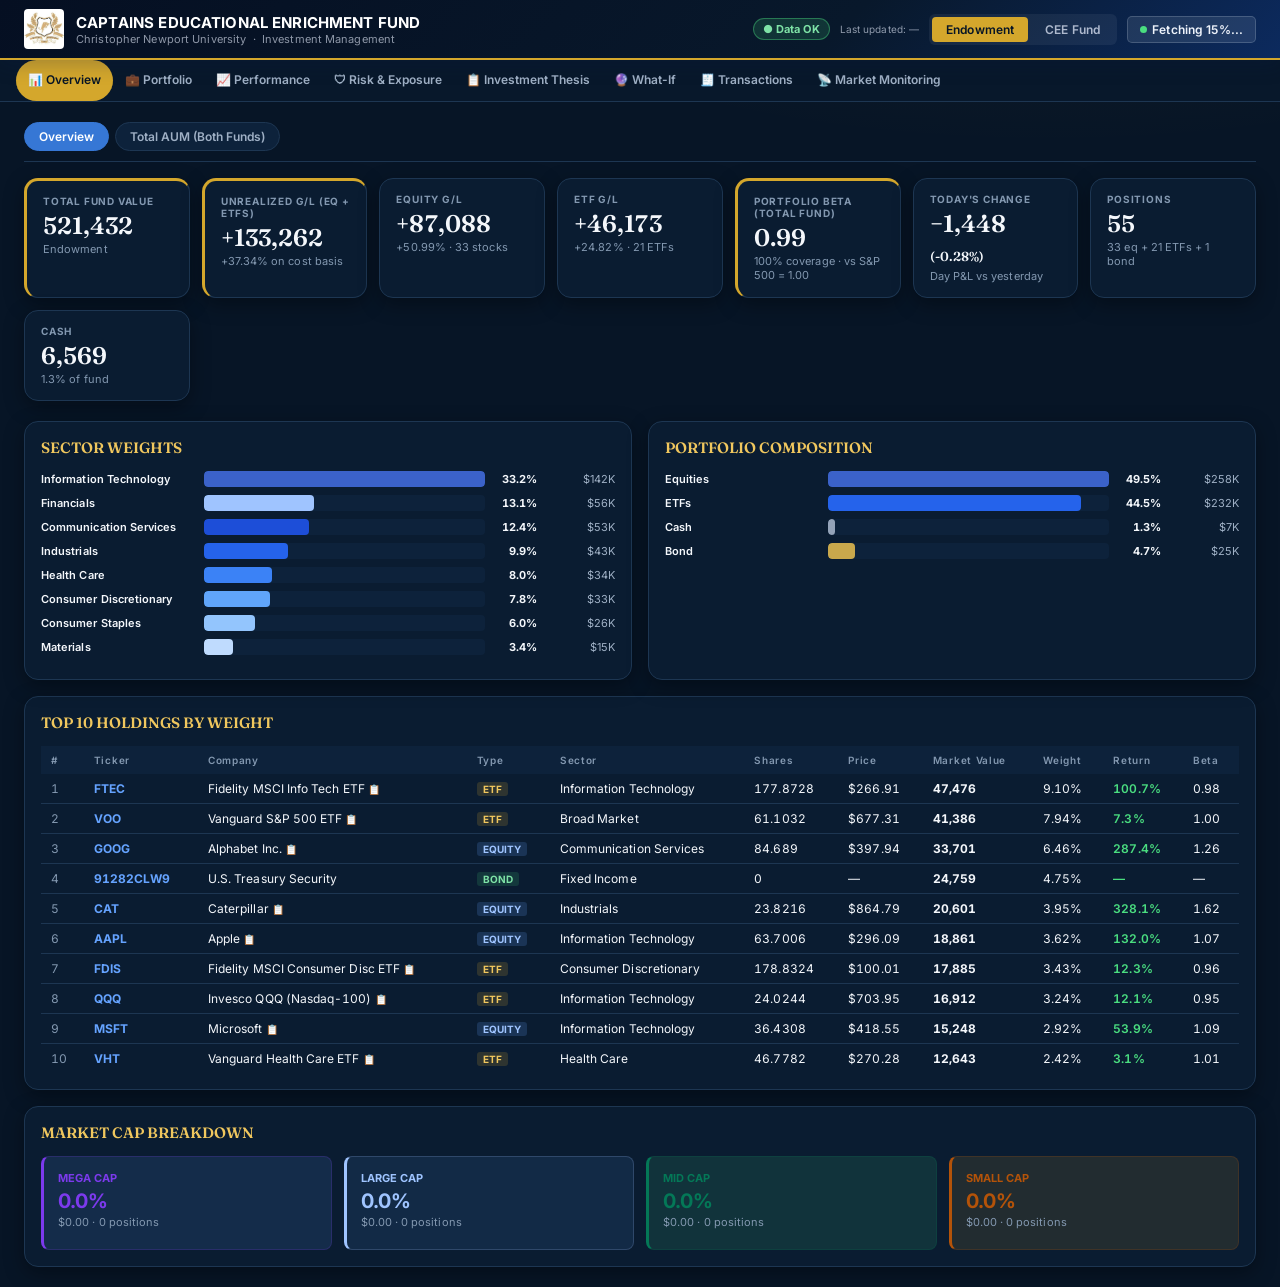
==== commit b47d1ea8: "Rebuild on a schedule, reinvest dividends on their own, drop the estimated label Three things, all p" ====
--- a/index.html
+++ b/index.html
@@ -2457,14 +2457,12 @@
           // that says what they were for.
           (t.desc && !t.t ? '<div style="font-size:9px;color:var(--gold);font-weight:600;margin-top:2px">'
             + t.desc + '</div>' : '') +
-          /* A trade the workbook worked out by comparing position snapshots,
-             because the broker's transaction export has not reached it yet. The
-             shares and the cash are right - the fund holds what it holds - but
-             the date is an estimate and the trade is not confirmed, so it should
-             never be presented as though it came off a statement. */
-          (t.est ? '<div style="font-size:9px;color:var(--warning);font-weight:600;margin-top:2px" ' +
-            'title="Worked out from the position snapshots - the broker\'s transaction export has not ' +
-            'reached this trade yet, so the date is approximate">estimated</div>' : '') + '</td>' +
+          /* Trades worked out from the position snapshots are shown like any
+             other. The shares and the cash are the broker's own figures, only
+             the date is inferred, and it is corrected when the transaction
+             export arrives. The flag still travels with the row so the rebuild
+             can keep an estimate from being counted twice. */
+          '</td>' +
         tickerCell(t.t) +
         '<td style="text-align:right">' + (t.q ? (+t.q).toLocaleString('en-US', { maximumFractionDigits: 4 }) : '—') +
           (showAdj ? '<div style="font-size:9px;color:var(--gold);font-weight:600">&rarr; ' + adjSh.toLocaleString('en-US', { maximumFractionDigits: 2 }) + ' after split</div>' : '') + '</td>' +
@@ -4829,11 +4827,63 @@
 // reorganisation move shares without buying anything.
 const TX_BASIS = { 'Buy': 1, 'Reinvest Shares': 1 };
 
-function applyTicketsAfter(out, transactions, asOf, settings) {
+/* Dividends on these accounts are reinvested, and Schwab says so in the action
+   name: "Qual Div Reinvest", "Reinvest Dividend" and "Pr Yr Div Reinvest" were
+   reinvested, while "Cash Dividend" and "Qualified Dividend" were paid out. Every
+   one of the 1,123 reinvested dividends in the ledger has its share purchase
+   beside it, and none of the five positions the broker does not reinvest (TSM,
+   CEG, SBGSF, TKO and the Treasury) has ever carried a reinvest-type ticket - so
+   the action name is a reliable signal.
+
+   When a dividend arrives without its share purchase, which is how the export
+   usually lands first, the shares are worked out from the cash at that day's
+   close and added. Nothing is invented: the money is the broker's figure and the
+   price is the market's. */
+const DIV_REINVESTED = new Set(['Qual Div Reinvest', 'Reinvest Dividend', 'Pr Yr Div Reinvest']);
+
+function fillMissingReinvestments(tickets, priceHistory) {
+  const px = {};
+  if (priceHistory && priceHistory.dates) {
+    for (const [tk, col] of Object.entries(priceHistory.px || {})) {
+      px[tk] = {};
+      priceHistory.dates.forEach((d, i) => { if (col[i] != null) px[tk][d] = col[i]; });
+    }
+  }
+  const dayGap = (a, b) => Math.abs(Date.parse(a) - Date.parse(b)) / 86400000;
+  const bought = tickets.filter(t => t.action === 'Reinvest Shares' && t.ticker && t.shares);
+  const added = [];
+  for (const t of tickets) {
+    if (!DIV_REINVESTED.has(t.action) || !t.ticker || !(t.amount > 0)) continue;
+    // already recorded, within the settlement slack the broker uses
+    if (bought.some(b => b.fund === t.fund && b.ticker === t.ticker && dayGap(b.date, t.date) <= 10)) continue;
+    const price = (px[t.ticker] && px[t.ticker][t.date]) || priceForTicker(t.ticker);
+    if (!(price > 0)) continue;
+    added.push({ date: t.date, fund: t.fund, ticker: t.ticker, action: 'Reinvest Shares',
+      shares: t.amount / price, price, amount: -t.amount, fees: 0,
+      desc: 'reinvested at $' + price.toFixed(2) + ' - share purchase not yet in the export' });
+  }
+  return added;
+}
+// Whatever price the dashboard currently knows for a ticker, as a last resort.
+function priceForTicker(tk) {
+  for (const key of ['endowment', 'ceeFund']) {
+    if (typeof RAW === 'undefined' || !RAW[key]) break;
+    const h = [...(RAW[key].equities || []), ...(RAW[key].etfs || [])].find(x => x.ticker === tk);
+    if (h && h.price > 0) return h.price;
+  }
+  return 0;
+}
+
+function applyTicketsAfter(out, transactions, asOf, settings, priceHistory) {
   const log = { applied: 0, opened: [], closed: [], lastDate: asOf, cash: {}, unknown: {} };
   if (!asOf || !transactions || !transactions.length) return log;
-  const after = transactions.filter(t => t.date > asOf).sort((a, b) => a.date.localeCompare(b.date));
+  let after = transactions.filter(t => t.date > asOf).sort((a, b) => a.date.localeCompare(b.date));
   if (!after.length) return log;
+  const reinvested = fillMissingReinvestments(after, priceHistory);
+  if (reinvested.length) {
+    after = after.concat(reinvested).sort((a, b) => a.date.localeCompare(b.date));
+    log.reinvested = reinvested.map(r => `${r.fund} ${r.ticker} ${r.shares.toFixed(4)} sh`);
+  }
   /* Identical tickets are reported, not removed. A single order often fills in
      several pieces on the same day at the same price - the Endowment's VGT sale
      of 2022-10-21 arrived as ten separate one-share fills - so dropping them
@@ -4979,7 +5029,7 @@
      the date the holdings are now good for, so the rebuild anchors on the same
      state the dashboard is showing rather than counting these tickets twice. */
   out.snapshotAsOf = snap.asOf;
-  out.ticketLog = applyTicketsAfter(out, transactions, snap.asOf, settings);
+  out.ticketLog = applyTicketsAfter(out, transactions, snap.asOf, settings, priceHistory);
   out.asOf = out.ticketLog.lastDate || snap.asOf;
   if (out.ticketLog.applied) {
     const L = out.ticketLog;
@@ -4988,6 +5038,9 @@
       + (L.closed.length ? `; closed ${L.closed.join(', ')}` : ''));
     for (const [what, n] of Object.entries(L.unknown))
       out.warnings.push(`${n} ticket(s) the upload could not apply: ${what}`);
+    if (L.reinvested && L.reinvested.length)
+      out.warnings.push(`${L.reinvested.length} dividend${L.reinvested.length > 1 ? 's' : ''} reinvested automatically `
+        + `(the share purchase was not in the export yet): ${L.reinvested.join(', ')}`);
     if (L.duplicates && L.duplicates.length)
       out.warnings.push(`identical tickets after ${snap.asOf} - check these are separate fills and not a double import: `
         + L.duplicates.join('; '));
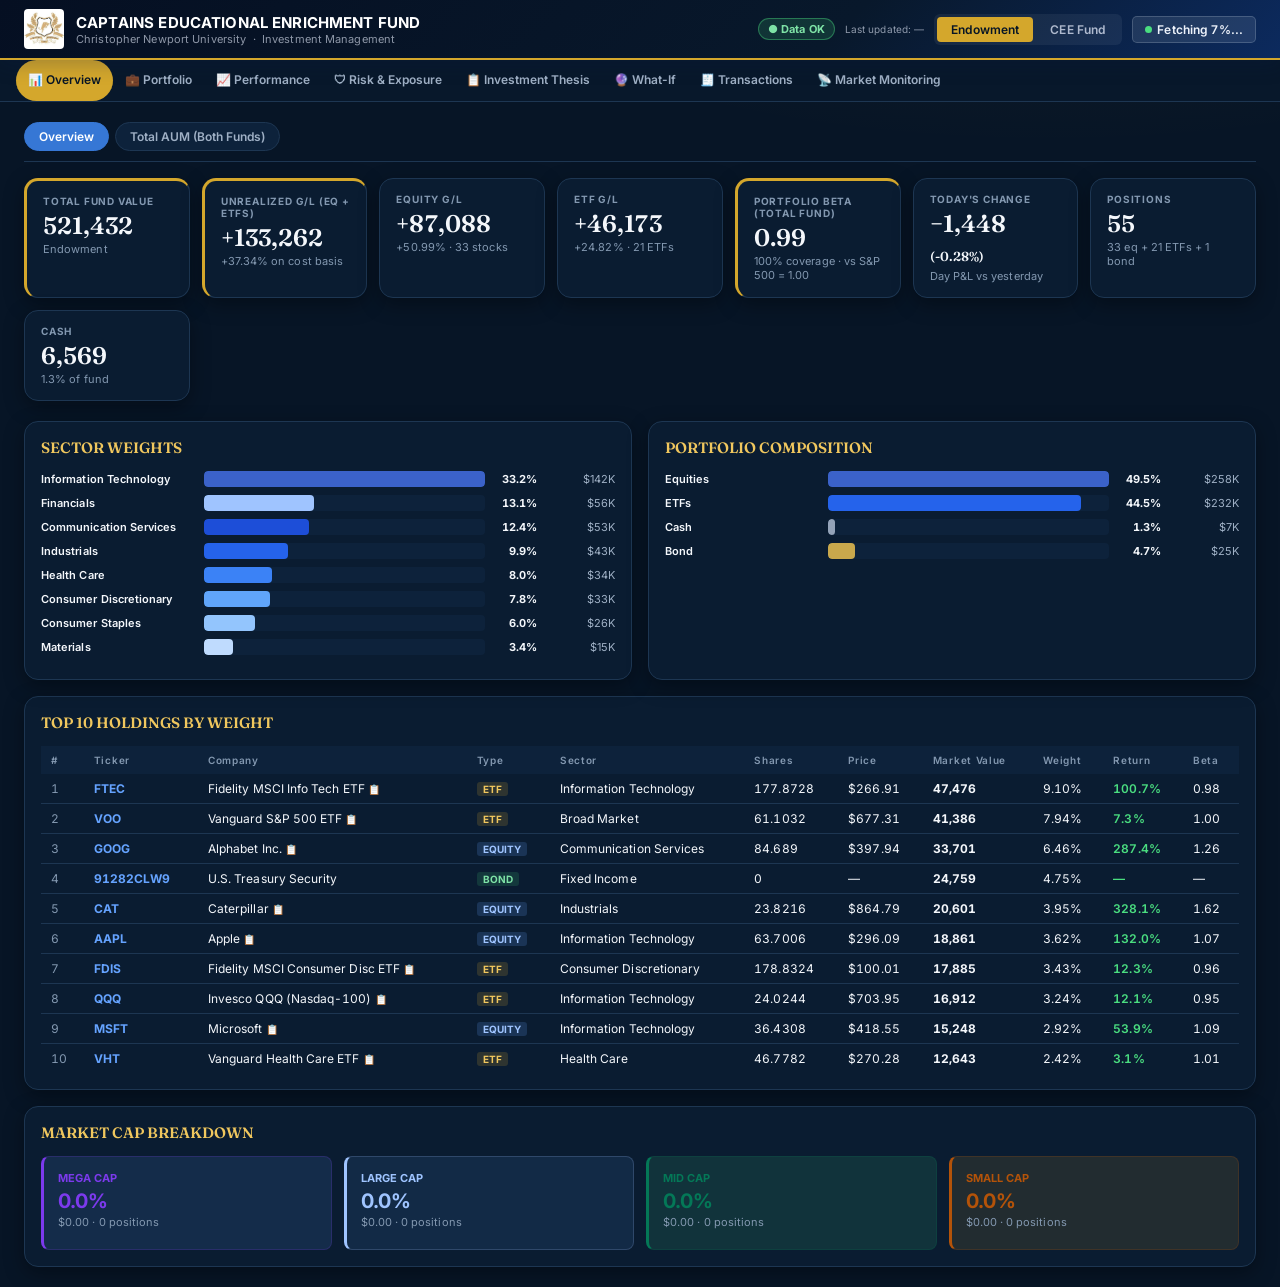
==== commit 1cce5495: "Take the S&P 500's sector weights from the index itself, nightly The overweight and underweight figu" ====
--- a/index.html
+++ b/index.html
@@ -374,6 +374,7 @@
     <div class="card"><div class="card-title">Risk Comparison</div><div id="riskComparison"></div></div>
   </div>
   <div class="card"><div class="card-title">Sector Weights vs S&P 500</div>
+    <div id="spWeightsNote" style="font-size:10px;color:var(--muted);margin:-6px 0 8px"></div>
     <div style="display:grid;grid-template-columns:160px 70px 1fr 70px 1fr 70px;gap:6px;font-size:10px;font-weight:700;color:var(--muted);text-transform:uppercase;padding:4px 0 8px;border-bottom:1px solid var(--border);margin-bottom:4px">
       <span>Sector</span><span style="text-align:right">Fund</span><span></span><span style="text-align:right">S&P</span><span></span><span style="text-align:right">Diff</span>
     </div><div id="spSectorTable"></div>
@@ -864,7 +865,59 @@
 const JAN1_PRICES = {"AAPL": 243.0, "ABBV": 181.57, "ADI": 224.89, "AMZN": 225.89, "BILS": 91.61, "BRK.B": 454.99, "BX": 158.5, "CAT": 357.34, "CEG": 258.6, "COF": 188.59, "COST": 972.49, "CRWD": 373.8, "DAR": 35.27, "DLR": 183.4, "ET": 20.29, "FDIS": 94.46, "FSLR": 165.37, "FTEC": 174.39, "GD": 302.4, "GOOG": 196.32, "GOOGL": 196.69, "GRMN": 224.07, "HCA": 368.2, "HD": 408.96, "IGV": 107.58, "IREN": 10.5, "ISRG": 524.65, "IYG": 92.0, "IYJ": 137.0, "KO": 62.63, "LLY": 799.14, "MA": 534.54, "META": 589.02, "MSFT": 422.0, "NLR": 55.36, "NUE": 117.59, "ORCL": 166.87, "PANW": 193.83, "PFE": 24.81, "PGR": 260.36, "PINS": 29.88, "PLTR": 73.22, "PSCT": 77.74, "QQQ": 518.86, "RSPN": 55.44, "SBGSF": 271.0, "SOFI": 15.93, "SOUN": 21.39, "SPGI": 491.24, "SYK": 375.64, "TROW": 99.49, "TSM": 205.7, "V": 316.17, "VCSH": 76.62, "VFH": 115.68, "VGLT": 53.39, "VGT": 74.33, "VHT": 262.6, "VIS": 230.8, "VMC": 264.67, "VOO": 545.91, "VTI": 291.98, "VUG": 67.16, "WM": 211.17, "WMT": 93.62, "XLB": 44.26, "XLC": 103.13, "XLE": 44.06, "XLF": 49.32, "XLP": 77.44, "XLU": 39.485, "XLV": 146.1, "XOM": 119.4};
 const YTD_BASELINES = {"endowment": {"jan1Cash": 76383.07, "jan1StockVal": 354194.64, "jan1Total": 455336.43, "curTotal": 521431.54, "ytdReturn": 14.5157}, "ceeFund": {"jan1Cash": 7728.82, "jan1StockVal": 190030.35, "jan1Total": 197759.18, "curTotal": 205993.69, "ytdReturn": 4.1639}};
 const START_PRICES = {"endowment": {"V": 316.17, "GOOG": 196.32, "CRWD": 373.8, "SBGSF": 271.0, "XLC": 103.13, "HCA": 368.2, "IGV": 107.58, "VIS": 230.8, "ORCL": 166.87, "PFE": 24.81, "CAT": 357.34, "SPGI": 491.24, "HD": 408.96, "WMT": 93.62, "FTEC": 174.39, "BX": 158.5, "QQQ": 518.86, "XLU": 39.485, "WM": 211.17, "XLP": 77.44, "XLE": 44.06, "MA": 534.54, "VFH": 115.68, "VTI": 291.98, "LLY": 799.14, "XOM": 119.4, "META": 589.02, "TSM": 205.7, "NUE": 117.59, "RSPN": 55.44, "VCSH": 76.62, "XLF": 49.32, "FDIS": 94.46, "BRK.B": 454.99, "AAPL": 243.0, "COST": 972.49, "VUG": 67.16, "VHT": 262.6, "MSFT": 422.0, "KO": 62.63, "PSCT": 77.74, "CEG": 258.6, "DLR": 183.4, "XLB": 44.26, "AMZN": 225.89, "VOO": 545.91, "NLR": 55.36, "SYK": 375.64, "SMH": 407.72, "CVS": 77.06, "OLLI": 112.14, "TKO": 203.03, "HWM": 254.43, "TMUS": 198.18, "NFLX": 92.26, "NVDA": 170.59}, "ceeFund": {"V": 316.17, "XLC": 103.13, "IGV": 107.58, "COF": 188.59, "FSLR": 165.37, "SPGI": 491.24, "HD": 408.96, "WMT": 93.62, "VGLT": 53.39, "ISRG": 524.65, "GRMN": 224.07, "GOOGL": 196.69, "DAR": 35.27, "WM": 211.17, "ABBV": 181.57, "PLTR": 73.22, "XLE": 44.06, "XLP": 77.44, "XLU": 39.485, "LLY": 799.14, "XOM": 119.4, "TSM": 205.7, "SOFI": 15.93, "XLV": 146.1, "PANW": 193.83, "RSPN": 55.44, "BRK.B": 454.99, "AAPL": 243.0, "BILS": 91.61, "TROW": 99.49, "VMC": 264.67, "MSFT": 422.0, "PSCT": 77.74, "PINS": 29.88, "DLR": 183.4, "VGT": 74.33, "XLB": 44.26, "SOUN": 21.39, "ET": 20.29, "PGR": 260.36, "IYJ": 137.0, "GD": 302.4, "ADI": 224.89, "IREN": 10.5, "IYG": 92.0, "DIS": 107.43, "TTWO": 204.21, "VNQ": 92.19, "XLY": 58.765, "HWM": 257.71, "NFLX": 92.21, "HOOD": 69.63}};
-const SP500_SECTORS = {"Information Technology": 32.08, "Financials": 13.02, "Health Care": 9.22, "Consumer Discretionary": 10.35, "Communication Services": 11.89, "Industrials": 8.26, "Consumer Staples": 5.84, "Energy": 3.52, "Real Estate": 2.24, "Materials": 2.17, "Utilities": 2.3};
+/* The index's own sector weights, used to say where each fund is overweight or
+   underweight. These used to be typed in here and they went stale: information
+   technology was 32.08% when they were written and is now near 38%, so every
+   comparison against it was out by six points. tools/index-weights.py refreshes
+   them each evening from the published holdings of the S&P 500 ETF joined with
+   each constituent's GICS sector, and the dashboard reads the result.
+
+   The figures below are the fallback, used only when that node cannot be read.
+   They are dated so a stale comparison says so on screen rather than passing
+   for current. */
+let SP500_SECTORS = {"Information Technology": 38.20, "Financials": 11.93, "Health Care": 9.81, "Consumer Discretionary": 8.92, "Communication Services": 8.96, "Industrials": 8.02, "Consumer Staples": 4.85, "Energy": 3.84, "Real Estate": 1.76, "Materials": 1.68, "Utilities": 2.02};
+let SP500_SECTORS_META = { asOf: '2026-10-26', live: false };
+const SP500_SECTORS_KEY = 'cee_index_sectors_v1';
+
+/* Reads the published weights, and keeps the last good copy in this browser so a
+   failed read shows last night's figures rather than year-old ones. A set that
+   does not have all eleven sectors adding to about 100 is rejected: a partial
+   table would quietly make every overweight look larger than it is. */
+async function loadIndexSectors() {
+  const use = (d, live) => {
+    const w = d && d.weights;
+    if (!w) return false;
+    const names = Object.keys(SP500_SECTORS);
+    if (!names.every(n => Number.isFinite(Number(w[n])) && Number(w[n]) > 0)) return false;
+    const sum = names.reduce((t, n) => t + Number(w[n]), 0);
+    if (Math.abs(sum - 100) > 1.5) return false;
+    SP500_SECTORS = {}; names.forEach(n => { SP500_SECTORS[n] = Number(w[n]); });
+    SP500_SECTORS_META = { asOf: d.asOf || null, live, coverage: d.coverage, source: d.source };
+    return true;
+  };
+  try { const c = JSON.parse(localStorage.getItem(SP500_SECTORS_KEY) || 'null'); if (c) use(c, false); } catch (e) {}
+  try {
+    const r = await fetch(FB_DB_URL + '/ceeIndexSectors.json');
+    if (r.ok) {
+      const d = await r.json();
+      if (use(d, true)) {
+        try { localStorage.setItem(SP500_SECTORS_KEY, JSON.stringify(d)); } catch (e) {}
+        if (currentTab === 'risk') renderBenchmark();
+        console.log('S&P 500 sector weights as of ' + (d.asOf || 'unknown') + ' (IT ' + SP500_SECTORS['Information Technology'].toFixed(2) + '%)');
+      }
+    }
+  } catch (e) { console.warn('index sector weights unavailable, using the stored copy:', e.message); }
+}
+// How current the comparison is, said out loud wherever it is used.
+function indexWeightsNote() {
+  const m = SP500_SECTORS_META;
+  if (!m.asOf) return 'S&P 500 weights: date unknown';
+  const d = new Date(m.asOf + 'T00:00:00');
+  const age = Math.floor((Date.now() - d.getTime()) / 86400000);
+  const when = d.toLocaleDateString('en-US', { month: 'short', day: 'numeric', year: 'numeric' });
+  return 'S&P 500 weights as of ' + when + (age > 10 ? ' (' + age + ' days old)' : '')
+    + ' \u00b7 from the index ETF\u2019s published holdings';
+}
 const SECTOR_BENCHMARKS = {"Information Technology": "XLK", "Financials": "XLF", "Health Care": "XLV", "Consumer Discretionary": "XLY", "Communication Services": "XLC", "Industrials": "XLI", "Consumer Staples": "XLP", "Energy": "XLE", "Real Estate": "XLRE", "Materials": "XLB", "Utilities": "XLU", "Broad Market": "SPY", "Fixed Income": "AGG"};
 const WS_TARGETS_DEFAULT = {"GOOG": 210, "META": 730, "NFLX": 1200, "TKO": 220, "AMZN": 280, "HD": 390, "COST": 1050, "KO": 78, "WMT": 115, "XOM": 135, "BRK.B": 530, "BX": 160, "MA": 600, "SPGI": 510, "V": 380, "TMUS": 240, "HCA": 420, "LLY": 1050, "PFE": 30, "SYK": 390, "CAT": 430, "HWM": 290, "SBGSF": 370, "WM": 245, "AAPL": 240, "CRWD": 480, "MSFT": 500, "NVDA": 175, "ORCL": 210, "TSM": 240, "NUE": 145, "DLR": 180, "CEG": 340, "ABBV": 235, "ADI": 280, "COF": 230, "DAR": 75, "DIS": 120, "ET": 22, "FSLR": 220, "GD": 380, "GOOGL": 210, "GRMN": 290, "HOOD": 65, "IREN": 18, "ISRG": 620, "PANW": 210, "PLTR": 120, "SOFI": 18, "SOUN": 12, "TTWO": 230, "VMC": 310};
 const FINNHUB = 'd84tjq9r01qrqbnni8b0d84tjq9r01qrqbnni8bg';
@@ -904,6 +957,7 @@
   // table). Swap in the cached 36-month regression before anything is drawn, so
   // the first screen shows the same beta the page settles on.
   apply3YBetas();
+  loadIndexSectors();        // the index's own sector weights, refreshed nightly
   buildState();
   updateFundSelector();
   renderAll();
@@ -2066,7 +2120,7 @@
   const ourVsSpy = (own && own.ourRet != null && spy != null) ? own.ourRet - spy : null;
   document.getElementById('trkKpis').innerHTML =
     kpiCard('Our Return', pct(own && own.ourRet), 'what our dollars earned, incl. timing', cls(own && own.ourRet), true) +
-    kpiCard('S&amp;P 500 Return', pct(spy), 'what the market did', cls(spy), false) +
+    kpiCard('S&amp;P 500 Return', pct(spy), 'total return, dividends reinvested', cls(spy), false) +
     kpiCard('Alpha', pct(ourVsSpy), 'ours minus the market', cls(ourVsSpy), true) +
     kpiCard('Time-Weighted Return', pct(fundRet), 'timing removed &middot; strict basis', cls(fundRet), false) +
     kpiCard('Raw Gap vs SPY', pct(alpha), 'time-weighted, before risk', cls(alpha), false) +
@@ -3306,6 +3360,8 @@
     <div style="text-align:right;color:var(--gray)">${r.sp.toFixed(1)}%</div>
     <div style="height:14px;background:var(--bg);border-radius:3px;overflow:hidden"><div style="height:100%;background:#f97316;width:${Math.min(r.sp/40*100,100).toFixed(1)}%;border-radius:3px"></div></div>
     <div style="text-align:right;font-weight:700;color:${r.diff>1?'#9fc4ff':r.diff<-1?'#ff8f8f':'#64748b'}">${r.diff>=0?'+':''}${r.diff.toFixed(1)}%</div></div>`).join('');
+  const noteEl=document.getElementById('spWeightsNote');
+  if(noteEl) noteEl.textContent=indexWeightsNote();
   const ow=rows.filter(r=>r.diff>1).length, uw=rows.filter(r=>r.diff<-1).length;
   document.getElementById('benchKpis').innerHTML=`
     <div class="kpi accent"><div class="kpi-label" title="Whole-fund beta incl. bonds and cash at beta 0">Portfolio Beta (Total Fund)</div><div class="kpi-value">${fmtBeta(fundBeta)}</div><div class="kpi-sub">${fundBeta!=null?(fundBeta>1?'More':'Less')+' volatile than S&P':'insufficient beta data'}</div></div>
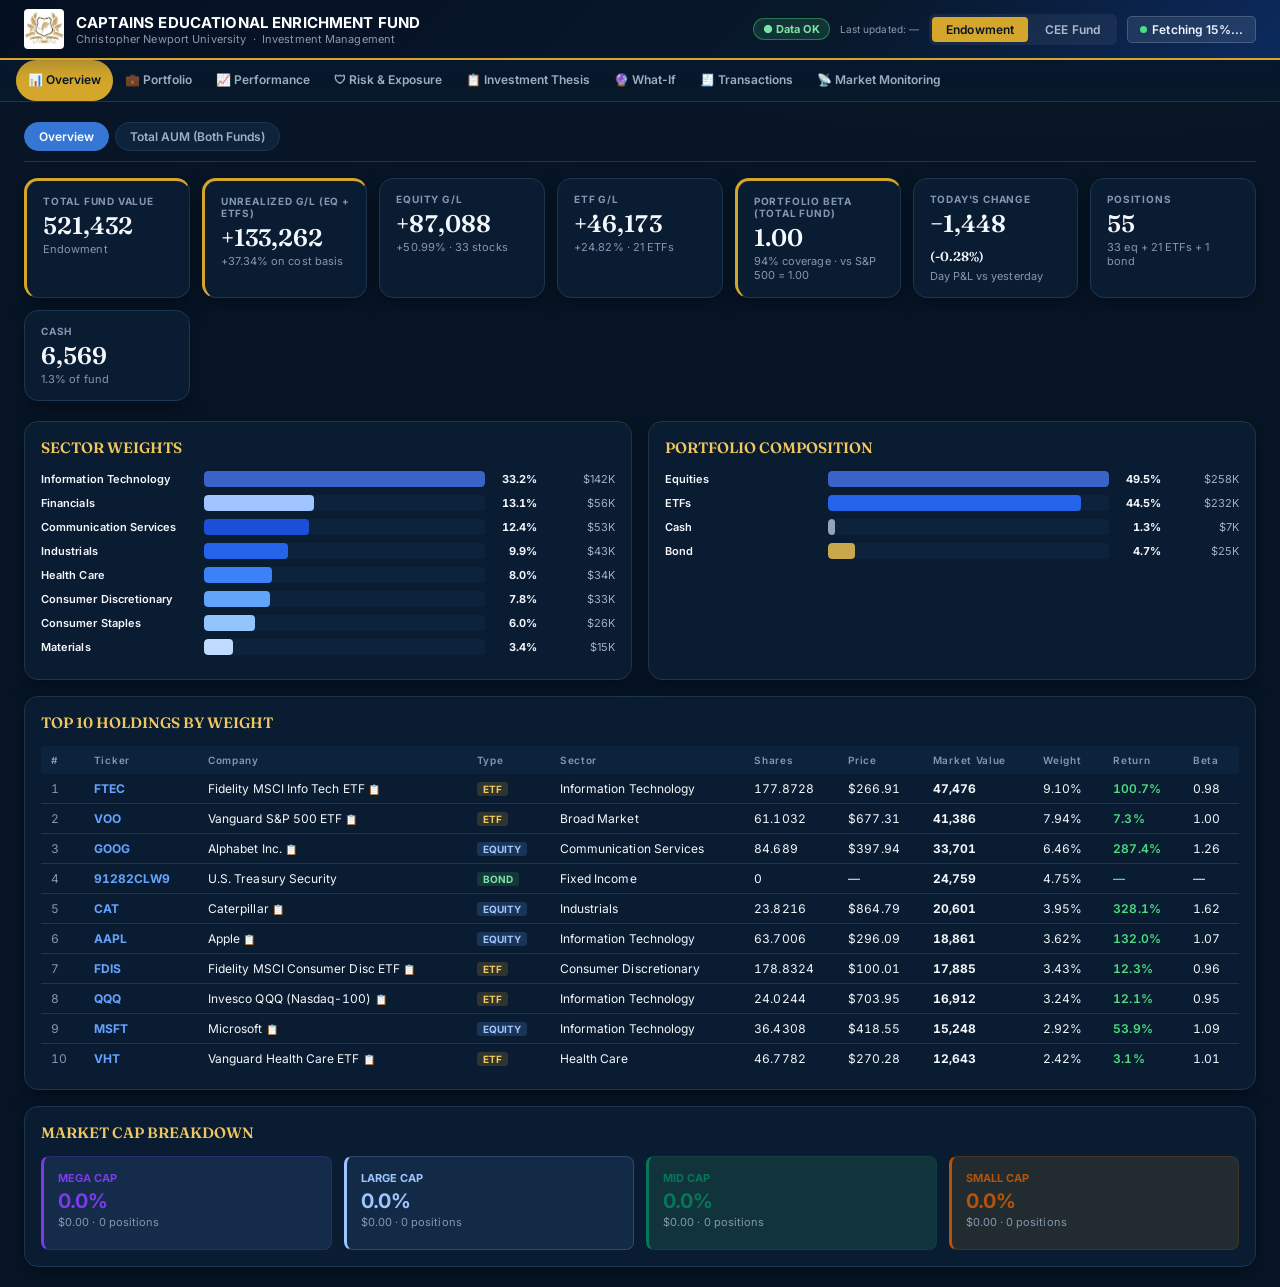
==== commit 9d18b7ba: "Show bond funds at the beta the workbook reports The bond funds were counting at zero in the total-f" ====
--- a/index.html
+++ b/index.html
@@ -1067,6 +1067,22 @@
   return h.type === 'equity' || (h.type === 'etf' && h.sector !== 'Fixed Income')
     || (!h.type && !['Fixed Income', 'Broad Market'].includes(h.sector));
 }
+/* Any holding carrying a measured beta, bond funds included. A bond ETF does
+   have a sensitivity to the stock market and it is not zero: over the last 36
+   months BILS comes out at 0.005 and VGLT at 0.446 against SPY. Counting them
+   at zero said they had no market exposure at all, which is not what the
+   regression shows.
+
+   This is not the same as the 1.00 the workbook reports for them. Excel's
+   Stocks beta for a fund is measured against that fund's own benchmark, so VGLT
+   reads 0.9977 against the long-Treasury index and XLU reads 0.9981 against
+   utilities. Useful numbers, but they cannot be added across a portfolio: for
+   that every holding has to be measured against the same yardstick, which here
+   is SPY. */
+function hasMeasuredBeta(h) {
+  if (h.beta === null || h.beta === undefined || h.beta === '') return false;
+  return Number.isFinite(Number(h.beta));
+}
 function hasValidEquityBeta(h) {
   // Number(null) and Number('') are both 0, and Number.isFinite(0) is true — so
   // testing the coerced value alone let a holding with NO beta count as beta 0
@@ -1083,18 +1099,24 @@
   return { beta, coverage: totalValue > 0 ? eligibleValue / totalValue : 0 };
 }
 function calculateFundBeta(holdings, cash = 0) {
-  // TOTAL-FUND beta: bonds/fixed income and cash count at beta 0 (they dampen risk);
-  // equity holdings with a missing beta are excluded from BOTH sides (coverage gap),
-  // never treated as 0 or 1.
-  const equityValid = holdings.filter(hasValidEquityBeta);
-  const zeroBeta = holdings.filter(h => !isEquityRiskHolding(h));   // bonds + fixed-income ETFs
-  const num = equityValid.reduce((s, h) => s + Number(h.beta) * Number(h.marketValue || 0), 0);
-  const denom = equityValid.reduce((s, h) => s + Number(h.marketValue || 0), 0)
-    + zeroBeta.reduce((s, h) => s + Number(h.marketValue || 0), 0)
+  /* TOTAL-FUND beta. Every holding with a measured beta contributes at that
+     beta, bond funds included. Cash counts at zero because it is cash, and so
+     does the Treasury note, which has no regression beta of its own. An equity
+     holding whose beta could not be measured is left out of the numerator and
+     shows up as a gap in the reported coverage, never as an assumed 0 or 1. */
+  const measured = holdings.filter(hasMeasuredBeta);
+  const noBeta = holdings.filter(h => !hasMeasuredBeta(h));
+  const num = measured.reduce((s, h) => s + Number(h.beta) * Number(h.marketValue || 0), 0);
+  const measuredValue = measured.reduce((s, h) => s + Number(h.marketValue || 0), 0);
+  const totalValue = holdings.reduce((s, h) => s + Number(h.marketValue || 0), 0) + Math.max(0, Number(cash) || 0);
+  // Cash and anything without a beta stay in the denominator: they are part of
+  // the fund and they do dampen its sensitivity to the market.
+  const denom = measuredValue
+    + noBeta.reduce((s, h) => s + Number(h.marketValue || 0), 0)
     + Math.max(0, Number(cash) || 0);
-  const totalValue = holdings.reduce((s, h) => s + Number(h.marketValue || 0), 0) + Math.max(0, Number(cash) || 0);
   if (denom <= 0) return { beta: null, coverage: 0 };
-  return { beta: num / denom, coverage: totalValue > 0 ? denom / totalValue : 0 };
+  // Coverage is the share of the fund whose beta is a measured number.
+  return { beta: num / denom, coverage: totalValue > 0 ? measuredValue / totalValue : 0 };
 }
 function calculateConcentration(holdings, totalValue) {
   const sorted = [...holdings].filter(h => Number(h.marketValue || 0) > 0)
@@ -1219,7 +1241,7 @@
   const fiVal=fi.reduce((s,h)=>s+(h.marketValue||0),0);
   const kpi=(l,v,sub,a)=>`<div class="kpi${a?' accent':''}"><div class="kpi-label">${l}</div><div class="kpi-value">${v}</div>${sub?`<div class="kpi-sub">${sub}</div>`:''}</div>`;
   kEl.innerHTML=
-    kpi('Portfolio Beta (Total Fund)', fmtBeta(S.beta), (S.betaCoverage!=null?(S.betaCoverage*100).toFixed(0)+'% coverage · bonds+cash at β0':''), true)+
+    kpi('Portfolio Beta (Total Fund)', fmtBeta(S.beta), (S.betaCoverage!=null?(S.betaCoverage*100).toFixed(0)+'% measured · bond funds per the workbook · cash at β0':''), true)+
     kpi('Largest Position', (conc.largest*100).toFixed(1)+'%', conc.sorted[0]?conc.sorted[0].ticker:'')+
     kpi('Top 5 Concentration', (conc.topFive*100).toFixed(1)+'%','of active fund')+
     kpi('Top 10 Concentration', (conc.topTen*100).toFixed(1)+'%','of active fund')+
@@ -3127,7 +3149,7 @@
     <div class="kpi accent"><div class="kpi-label" title="Positions with a known cost basis only — direct bonds without cost data are excluded">Unrealized G/L (Eq + ETFs)</div><div class="kpi-value ${tgl>=0?'pos':'neg'}">${tgl>=0?'+':''}${fmt(Math.abs(tgl))}</div><div class="kpi-sub">${tglp>=0?'+':''}${tglp.toFixed(2)}% on cost basis</div></div>
     <div class="kpi"><div class="kpi-label">Equity G/L</div><div class="kpi-value ${egl>=0?'pos':'neg'}">${egl>=0?'+':''}${fmt(Math.abs(egl))}</div><div class="kpi-sub">${eglp>=0?'+':''}${eglp.toFixed(2)}% · ${S.equities.length} stocks</div></div>
     <div class="kpi"><div class="kpi-label">ETF G/L</div><div class="kpi-value ${fgl>=0?'pos':'neg'}">${fgl>=0?'+':''}${fmt(Math.abs(fgl))}</div><div class="kpi-sub">${fglp>=0?'+':''}${fglp.toFixed(2)}% · ${S.etfs.length} ETFs</div></div>
-    <div class="kpi accent"><div class="kpi-label" title="Whole-fund beta: bonds, fixed income, and cash count at beta 0 (they dampen risk)">Portfolio Beta (Total Fund)</div><div class="kpi-value">${fmtBeta(S.beta)}</div><div class="kpi-sub">${S.betaCoverage!=null?(S.betaCoverage*100).toFixed(0)+'% coverage · ':''}vs S&P 500 = 1.00</div></div>
+    <div class="kpi accent"><div class="kpi-label" title="Whole-fund beta. Equities and equity ETFs count at their 36-month beta against SPY; bond funds count at the beta the workbook reports, which Excel measures against each fund&apos;s own benchmark; cash and the Treasury note count at 0">Portfolio Beta (Total Fund)</div><div class="kpi-value">${fmtBeta(S.beta)}</div><div class="kpi-sub">${S.betaCoverage!=null?(S.betaCoverage*100).toFixed(0)+'% coverage · ':''}vs S&P 500 = 1.00</div></div>
     <div class="kpi"><div class="kpi-label">Today's Change</div><div class="kpi-value ${dd>=0?'pos':'neg'}">${dd>=0?'+':'−'}${fmt(Math.abs(dd))} <span style="font-size:13px">(${dd>=0?'+':''}${(dd/((S.total-dd)||1)*100).toFixed(2)}%)</span></div><div class="kpi-sub">Day P&L vs yesterday</div></div>
     <div class="kpi"><div class="kpi-label">Positions</div><div class="kpi-value">${S.holdings.length}</div><div class="kpi-sub">${S.equities.length} eq + ${S.etfs.length} ETFs${S.holdings.length>S.equities.length+S.etfs.length?' + '+(S.holdings.length-S.equities.length-S.etfs.length)+' bond':''}</div></div>
     <div class="kpi"><div class="kpi-label">Cash</div><div class="kpi-value">${fmt(S.cash)}</div><div class="kpi-sub">${(S.cash/S.total*100).toFixed(1)}% of fund</div></div>
@@ -3364,7 +3386,7 @@
   if(noteEl) noteEl.textContent=indexWeightsNote();
   const ow=rows.filter(r=>r.diff>1).length, uw=rows.filter(r=>r.diff<-1).length;
   document.getElementById('benchKpis').innerHTML=`
-    <div class="kpi accent"><div class="kpi-label" title="Whole-fund beta incl. bonds and cash at beta 0">Portfolio Beta (Total Fund)</div><div class="kpi-value">${fmtBeta(fundBeta)}</div><div class="kpi-sub">${fundBeta!=null?(fundBeta>1?'More':'Less')+' volatile than S&P':'insufficient beta data'}</div></div>
+    <div class="kpi accent"><div class="kpi-label" title="Whole-fund beta. Equities and equity ETFs count at their 36-month beta against SPY; bond funds count at the beta the workbook reports for them, which Excel measures against each fund&apos;s own benchmark; cash and the Treasury note count at 0">Portfolio Beta (Total Fund)</div><div class="kpi-value">${fmtBeta(fundBeta)}</div><div class="kpi-sub">${fundBeta!=null?(fundBeta>1?'More':'Less')+' volatile than S&P':'insufficient beta data'}</div></div>
     <div class="kpi"><div class="kpi-label">Overweight Sectors</div><div class="kpi-value" style="color:var(--blue)">${ow}</div><div class="kpi-sub">vs S&P 500</div></div>
     <div class="kpi"><div class="kpi-label">Underweight Sectors</div><div class="kpi-value" style="color:var(--red)">${uw}</div><div class="kpi-sub">vs S&P 500</div></div>
     <div class="kpi"><div class="kpi-label">S&P 500 (SPY)</div><div class="kpi-value" id="spxKpiVal">${spxData?'$'+spxData.c.toFixed(2):'Loading...'}</div><div class="kpi-sub" id="spxKpiSub">${spxData?(((spxData.c-spxData.pc)/spxData.pc*100)>=0?'+':'')+(((spxData.c-spxData.pc)/spxData.pc*100)).toFixed(2)+'% today':'Fetching live data'}</div></div>
@@ -4449,6 +4471,12 @@
   let applied=0;
   [RAW.endowment,RAW.ceeFund].forEach(src=>{
     [...(src.equities||[]),...(src.etfs||[])].forEach(h=>{
+      /* Bond funds keep the beta the workbook gives them, so the two systems
+         report the same number for the same holding. Excel measures a fund's
+         beta against that fund's own benchmark, which is why VGLT reads 0.9977
+         there and 0.446 against SPY - different question, different answer. The
+         committee's figure is the workbook's, so that is the one shown. */
+      if(h.sector==='Fixed Income' && hasMeasuredBeta(h)) return;
       const s=stats3y[h.ticker];
       if(s&&Number.isFinite(s.beta)&&h.beta!==s.beta){ h.beta=s.beta; applied++; }
     });
@@ -5067,7 +5095,14 @@
       costBasis: pos.costBasis, avgCost: pos.shares ? pos.costBasis / pos.shares : 0, price,
       marketValue, dayPct: seed.dayPct || 0, dayDollar: seed.dayDollar || 0,
       glDollar: marketValue - pos.costBasis, glPct: pos.costBasis ? (marketValue - pos.costBasis) / pos.costBasis : 0,
-      sector, beta: isEtf ? (ETF_BETAS[tk] ?? seed.beta ?? null) : (seed.beta ?? null),
+      /* A bond fund keeps the beta the workbook reports for it, so the two
+         systems show the same number for the same holding. For everything else
+         the built-in table is the better starting point and the 36-month
+         regression replaces it seconds later anyway. */
+      sector,
+      beta: isEtf ? (/^(Fixed Income|Bond)$/i.test(sector) ? (seed.beta ?? ETF_BETAS[tk] ?? null)
+                                                           : (ETF_BETAS[tk] ?? seed.beta ?? null))
+                  : (seed.beta ?? null),
       type: isEtf ? 'etf' : 'equity', fund: fundName };
     (isEtf ? out[key].etfs : out[key].equities).push(h);
     if (seed.shares != null && Math.abs(seed.shares - pos.shares) > 1e-6)
